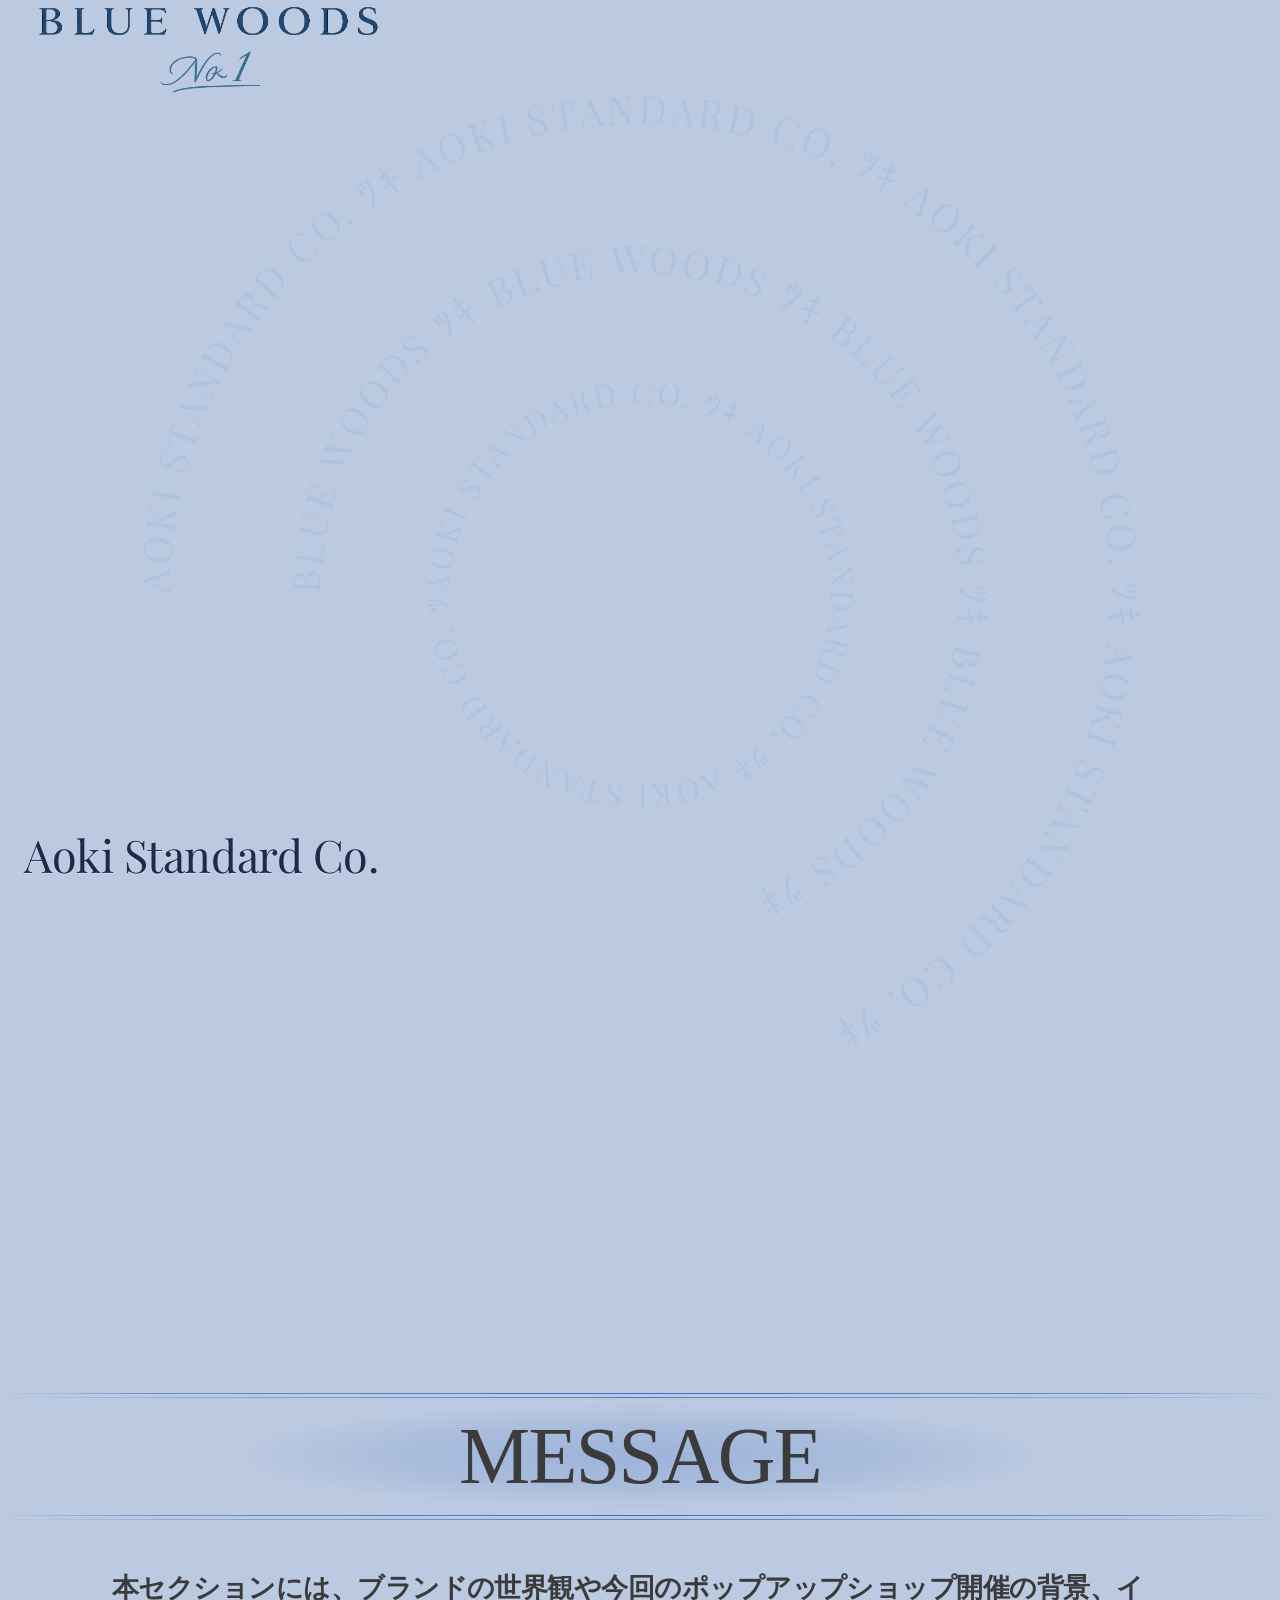
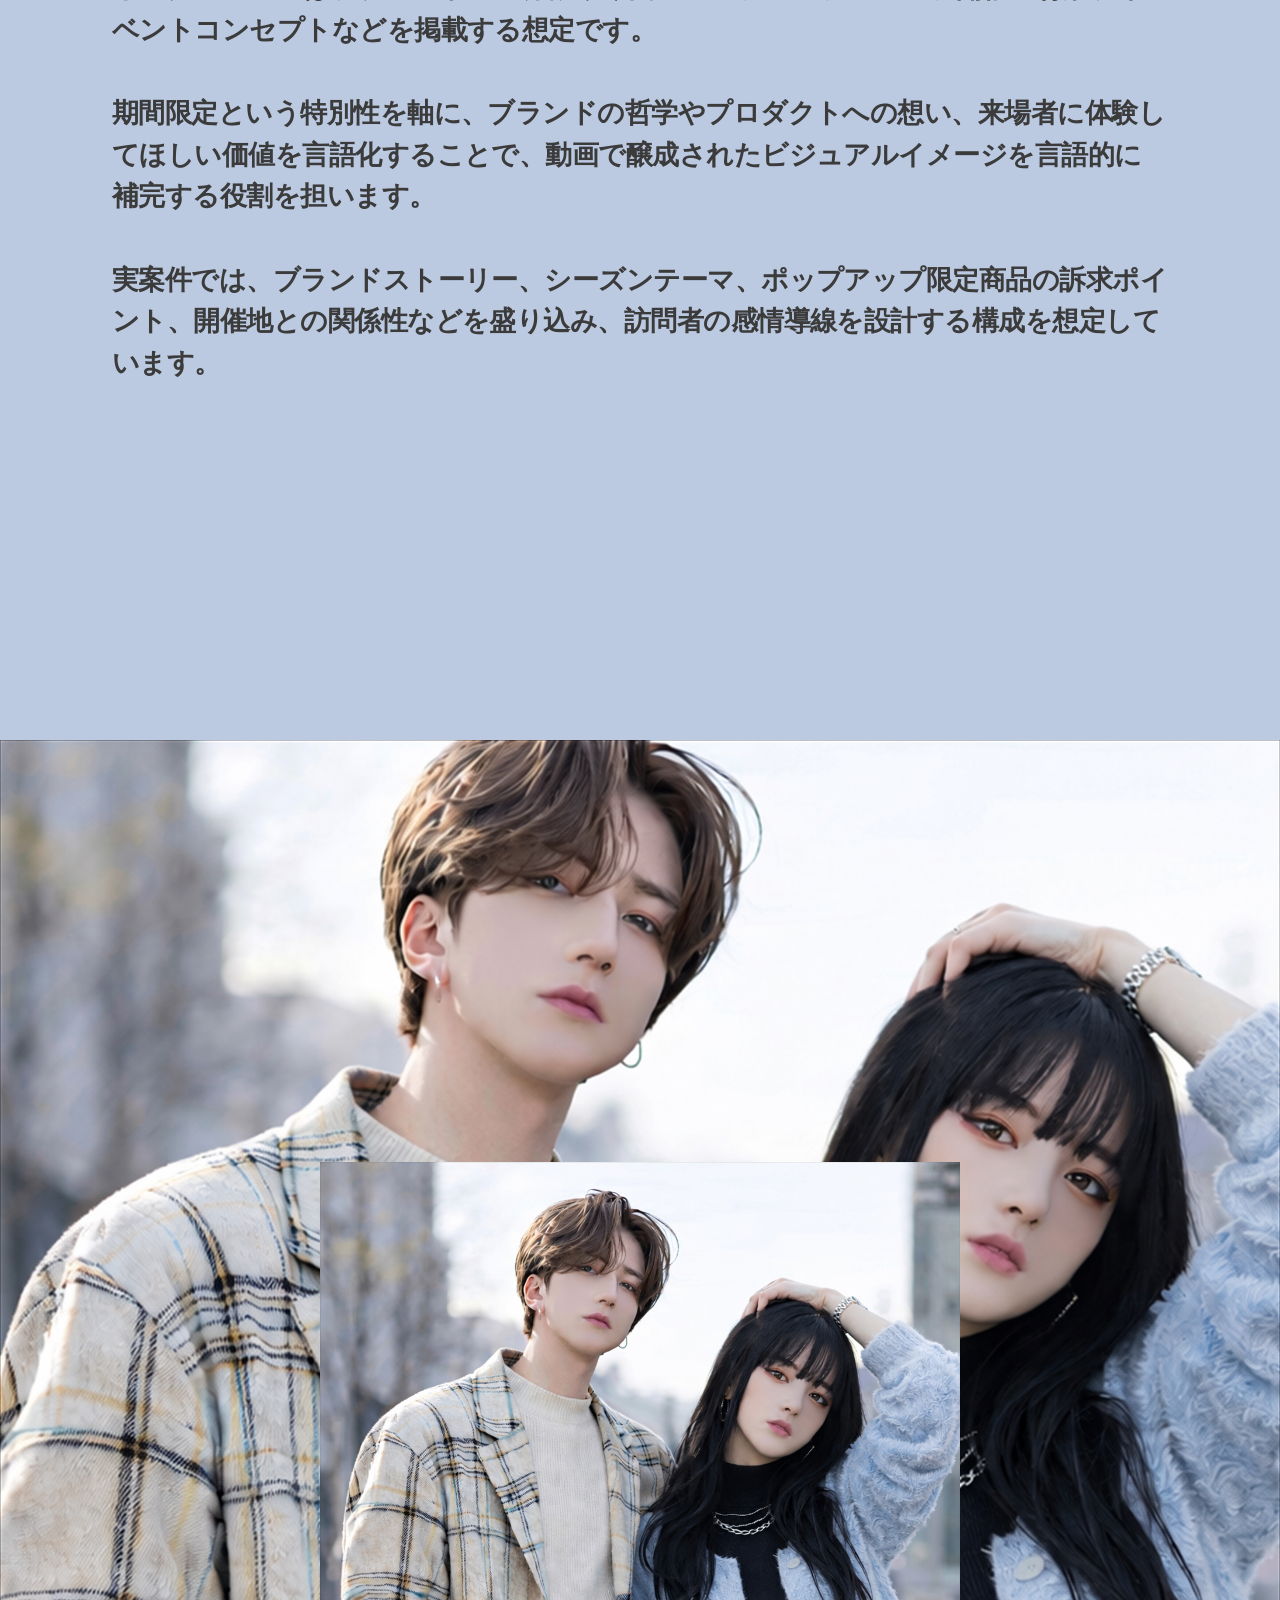
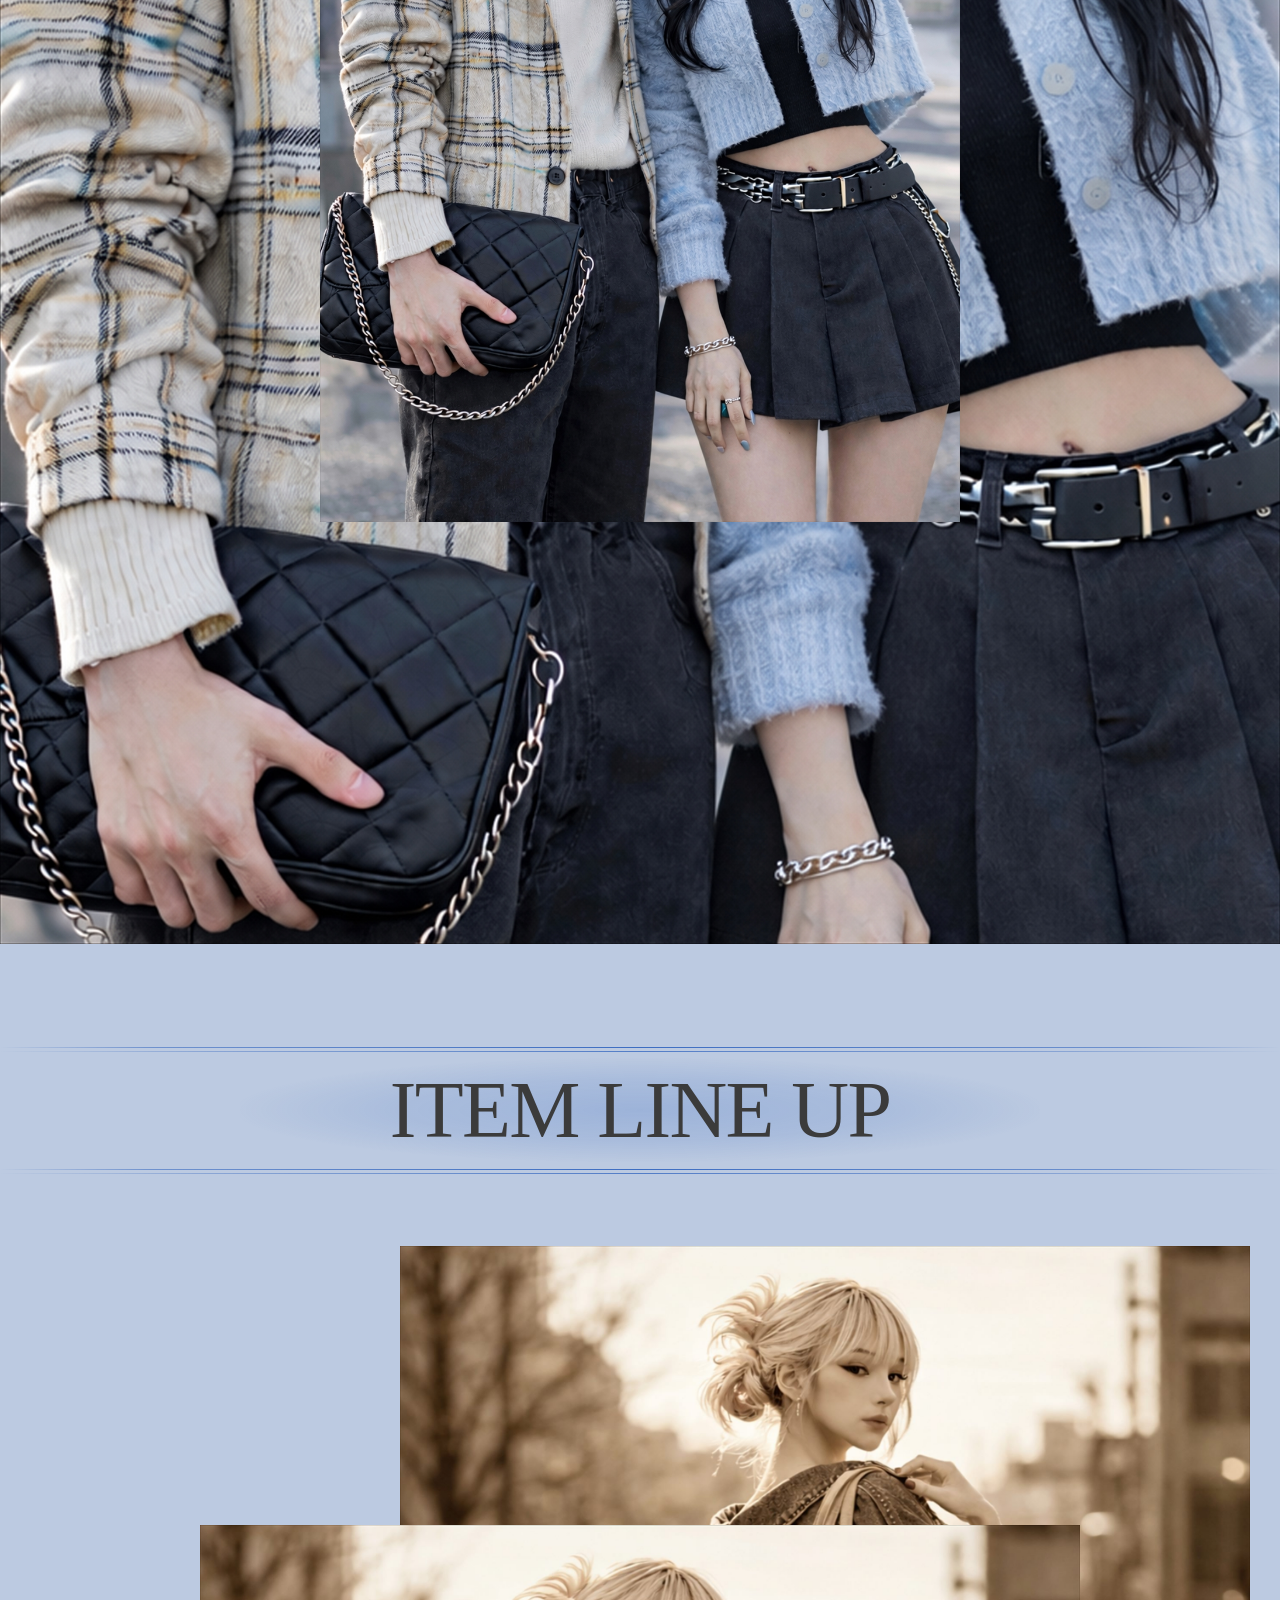
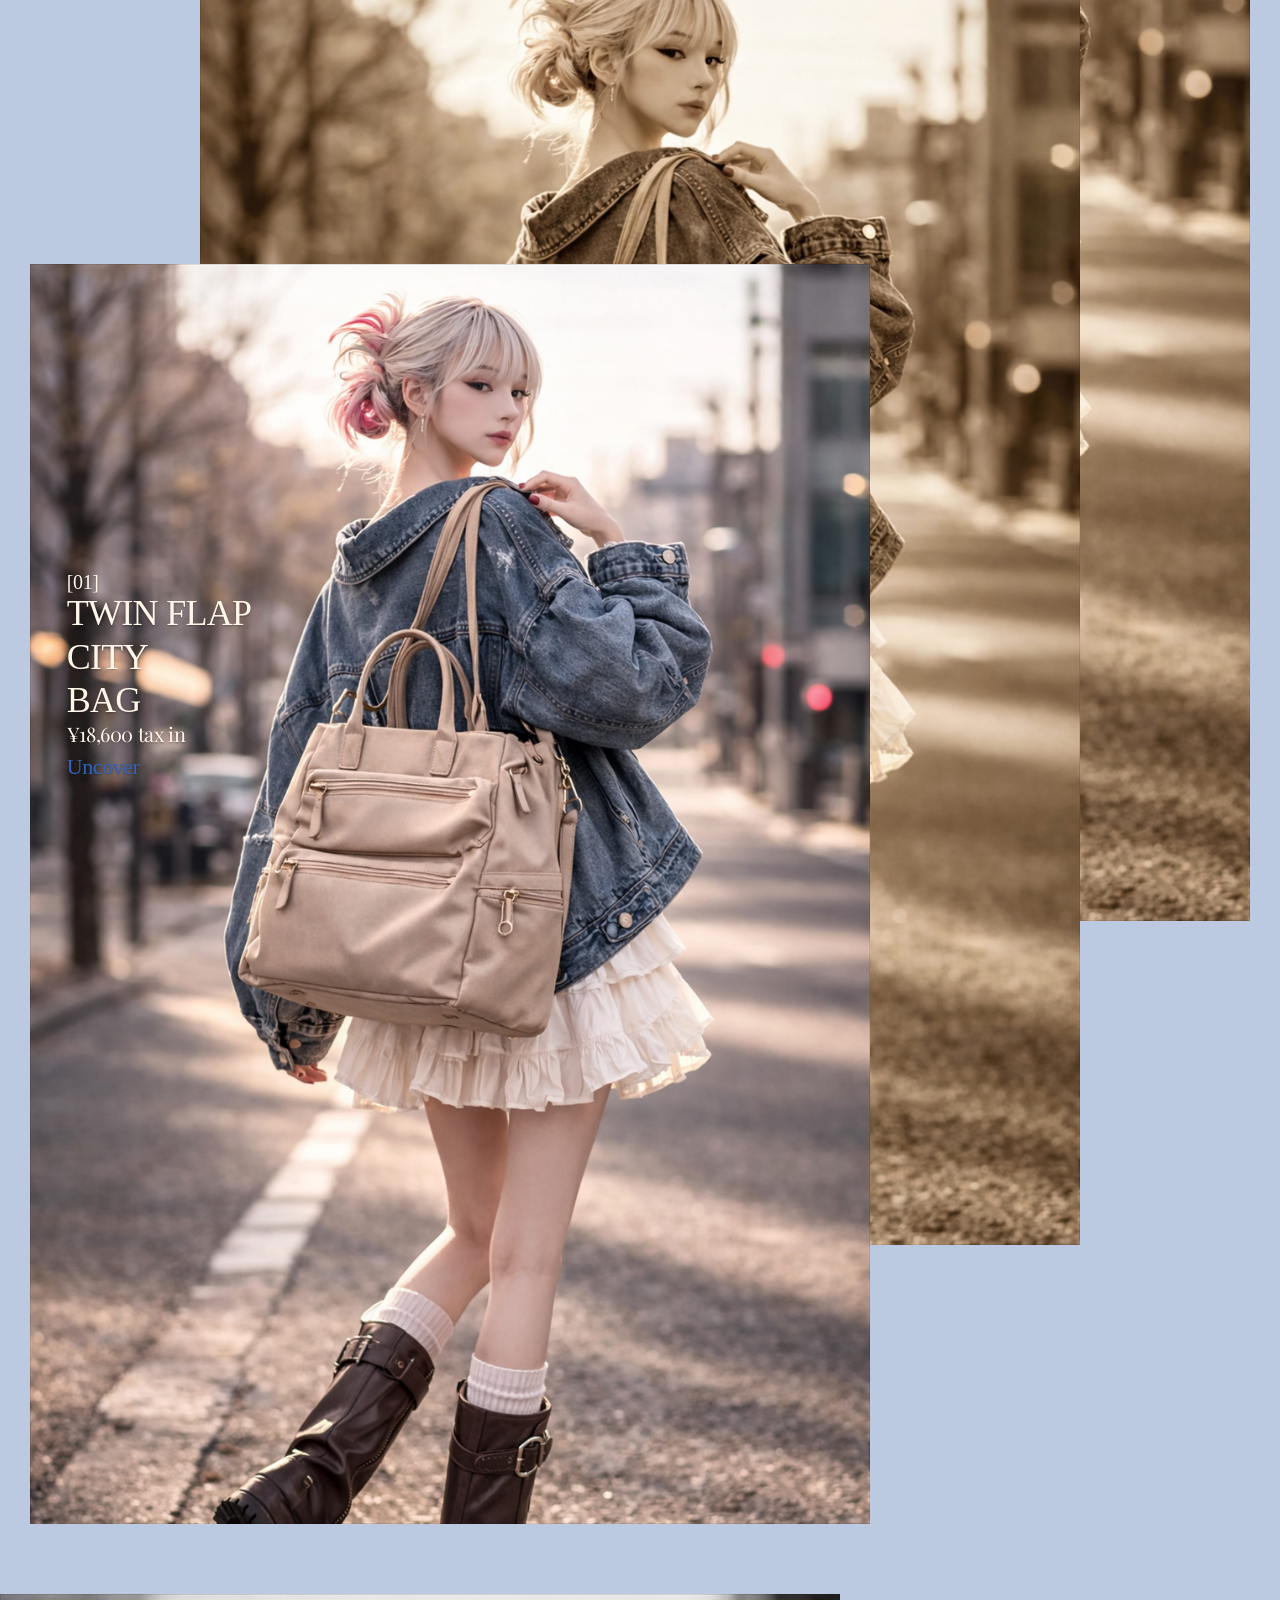
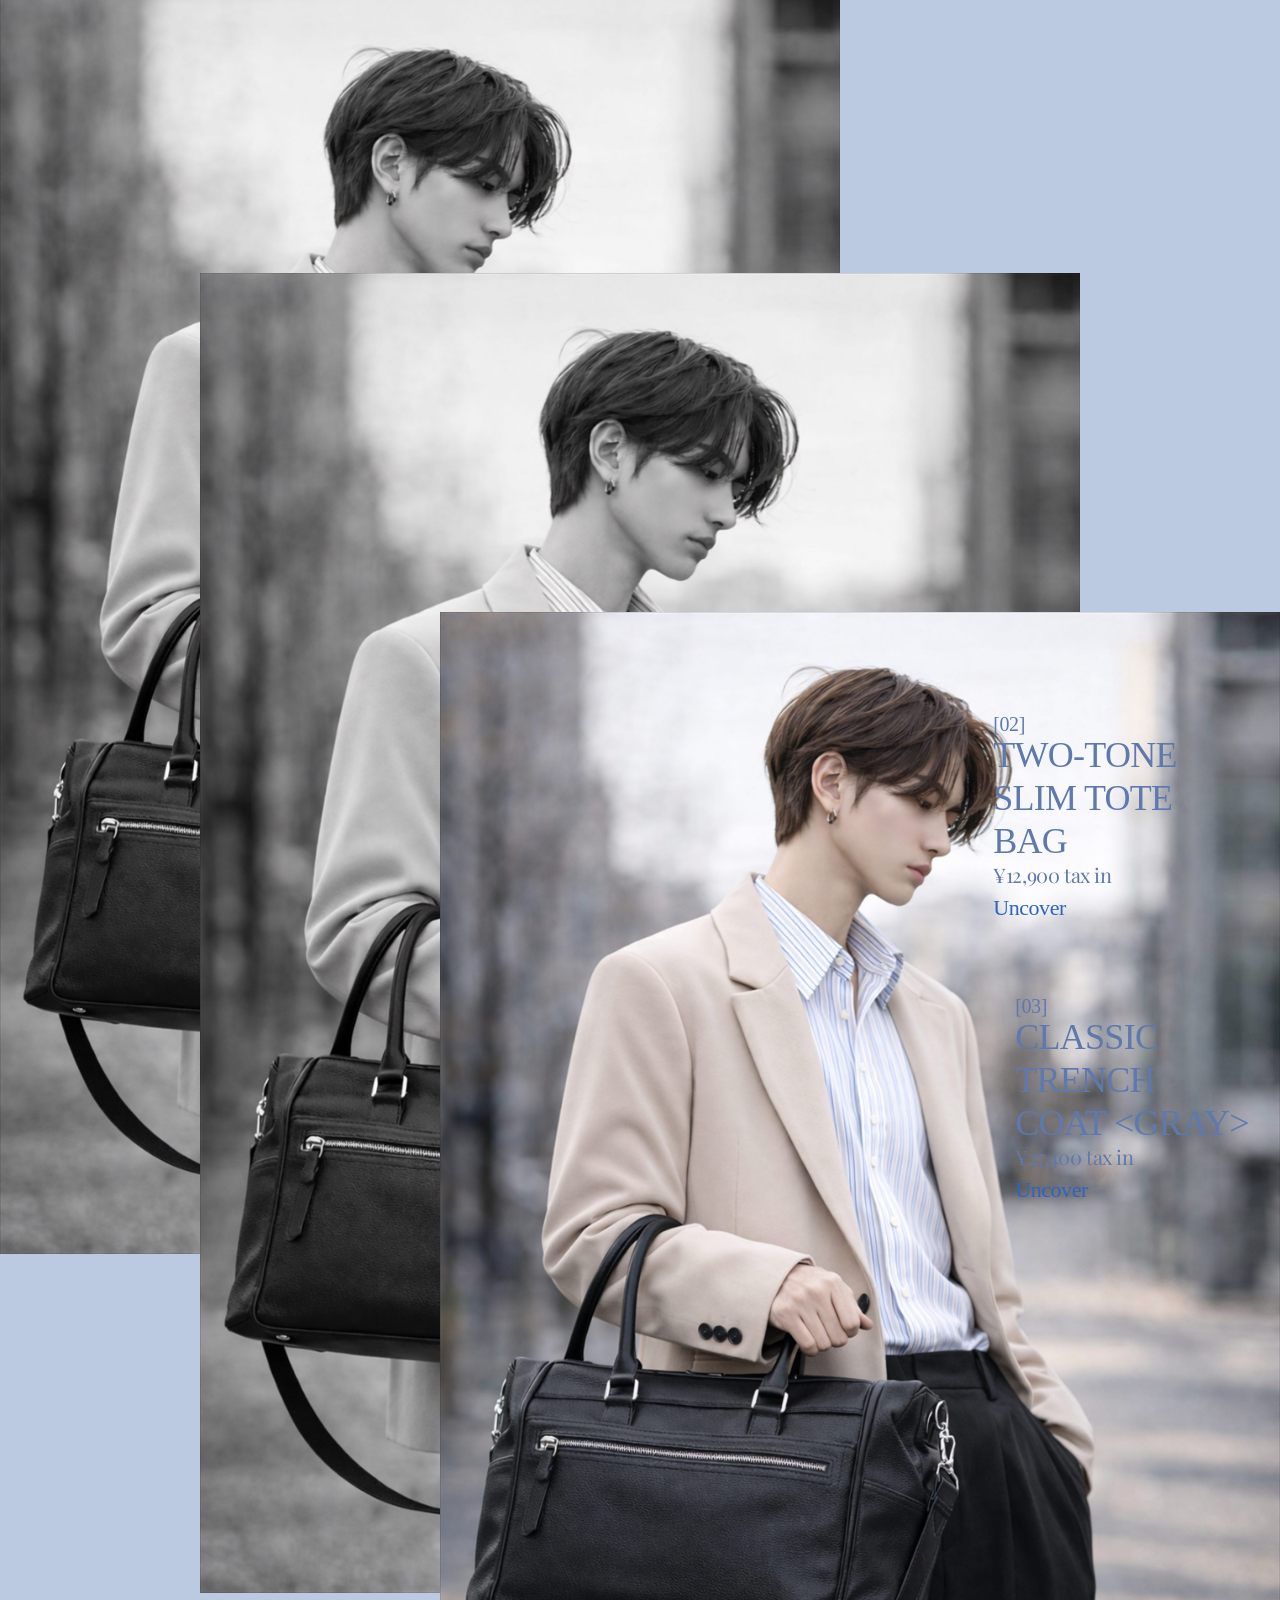
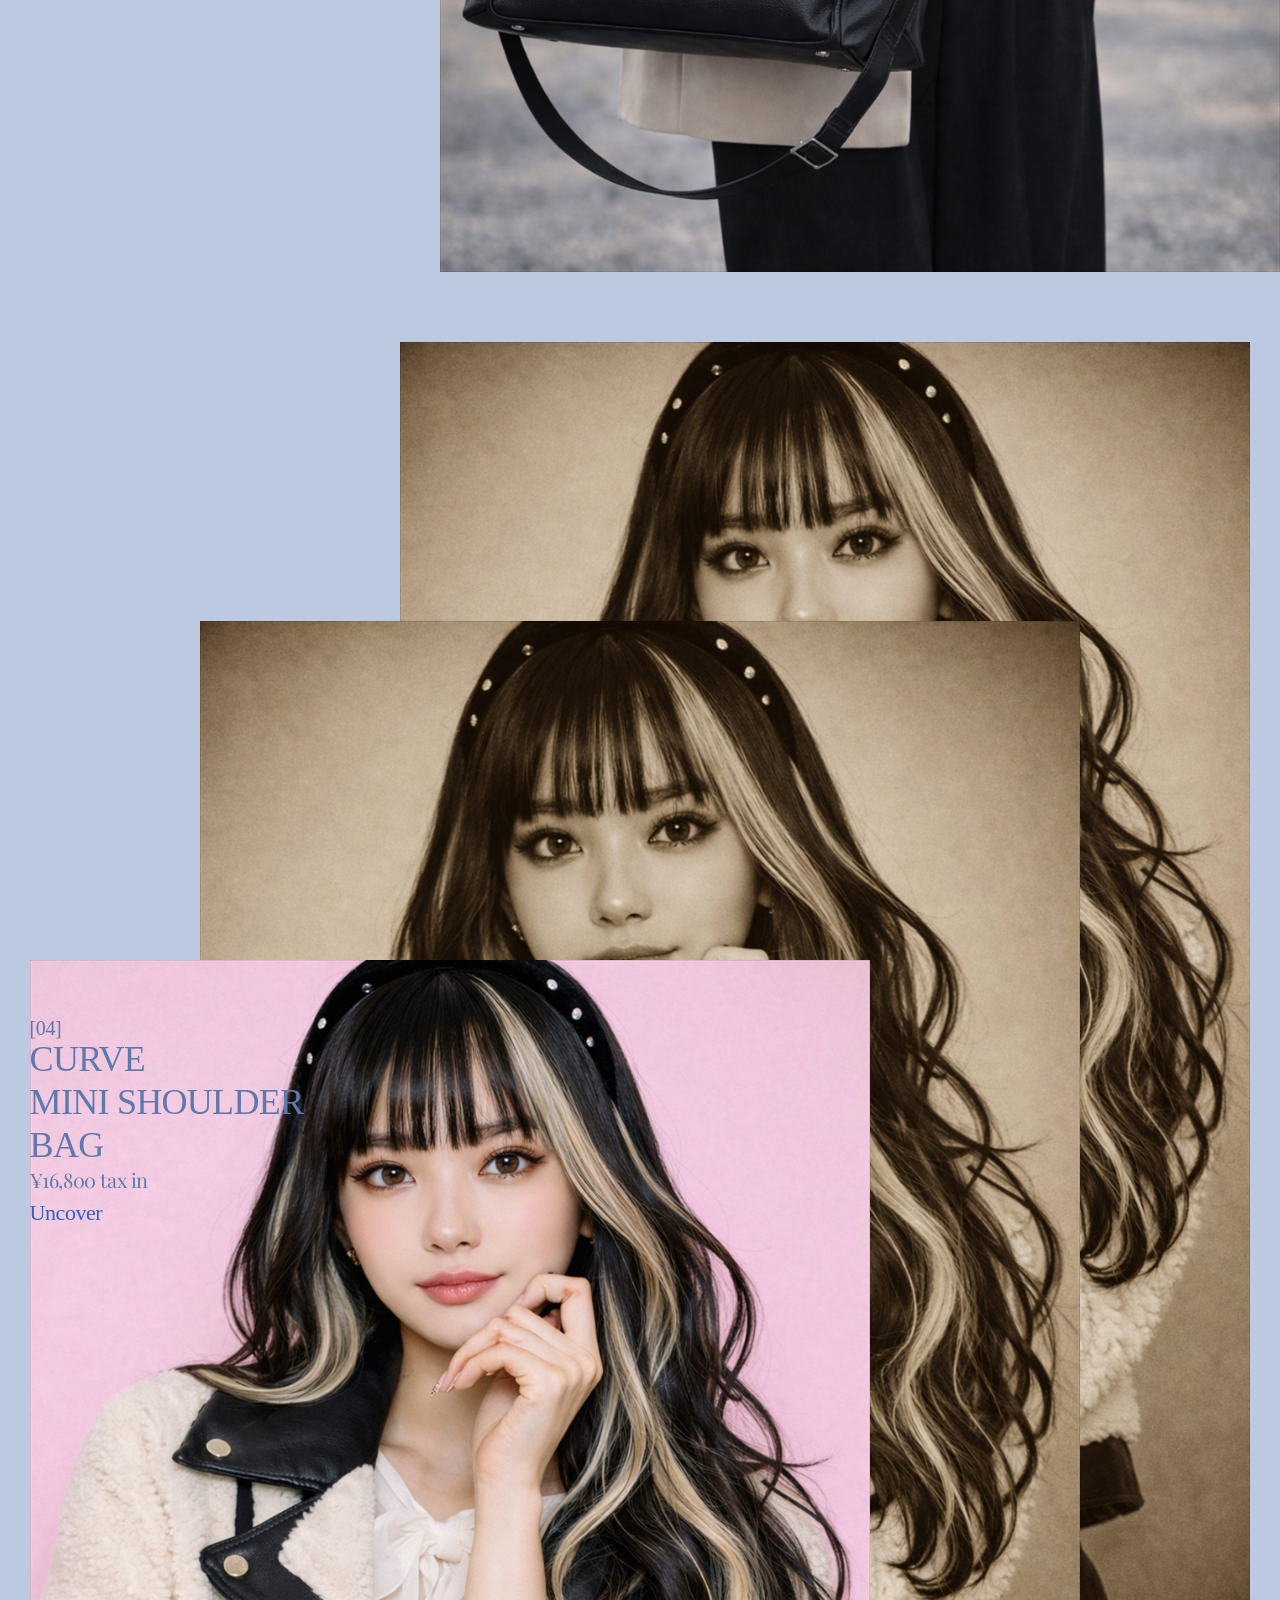
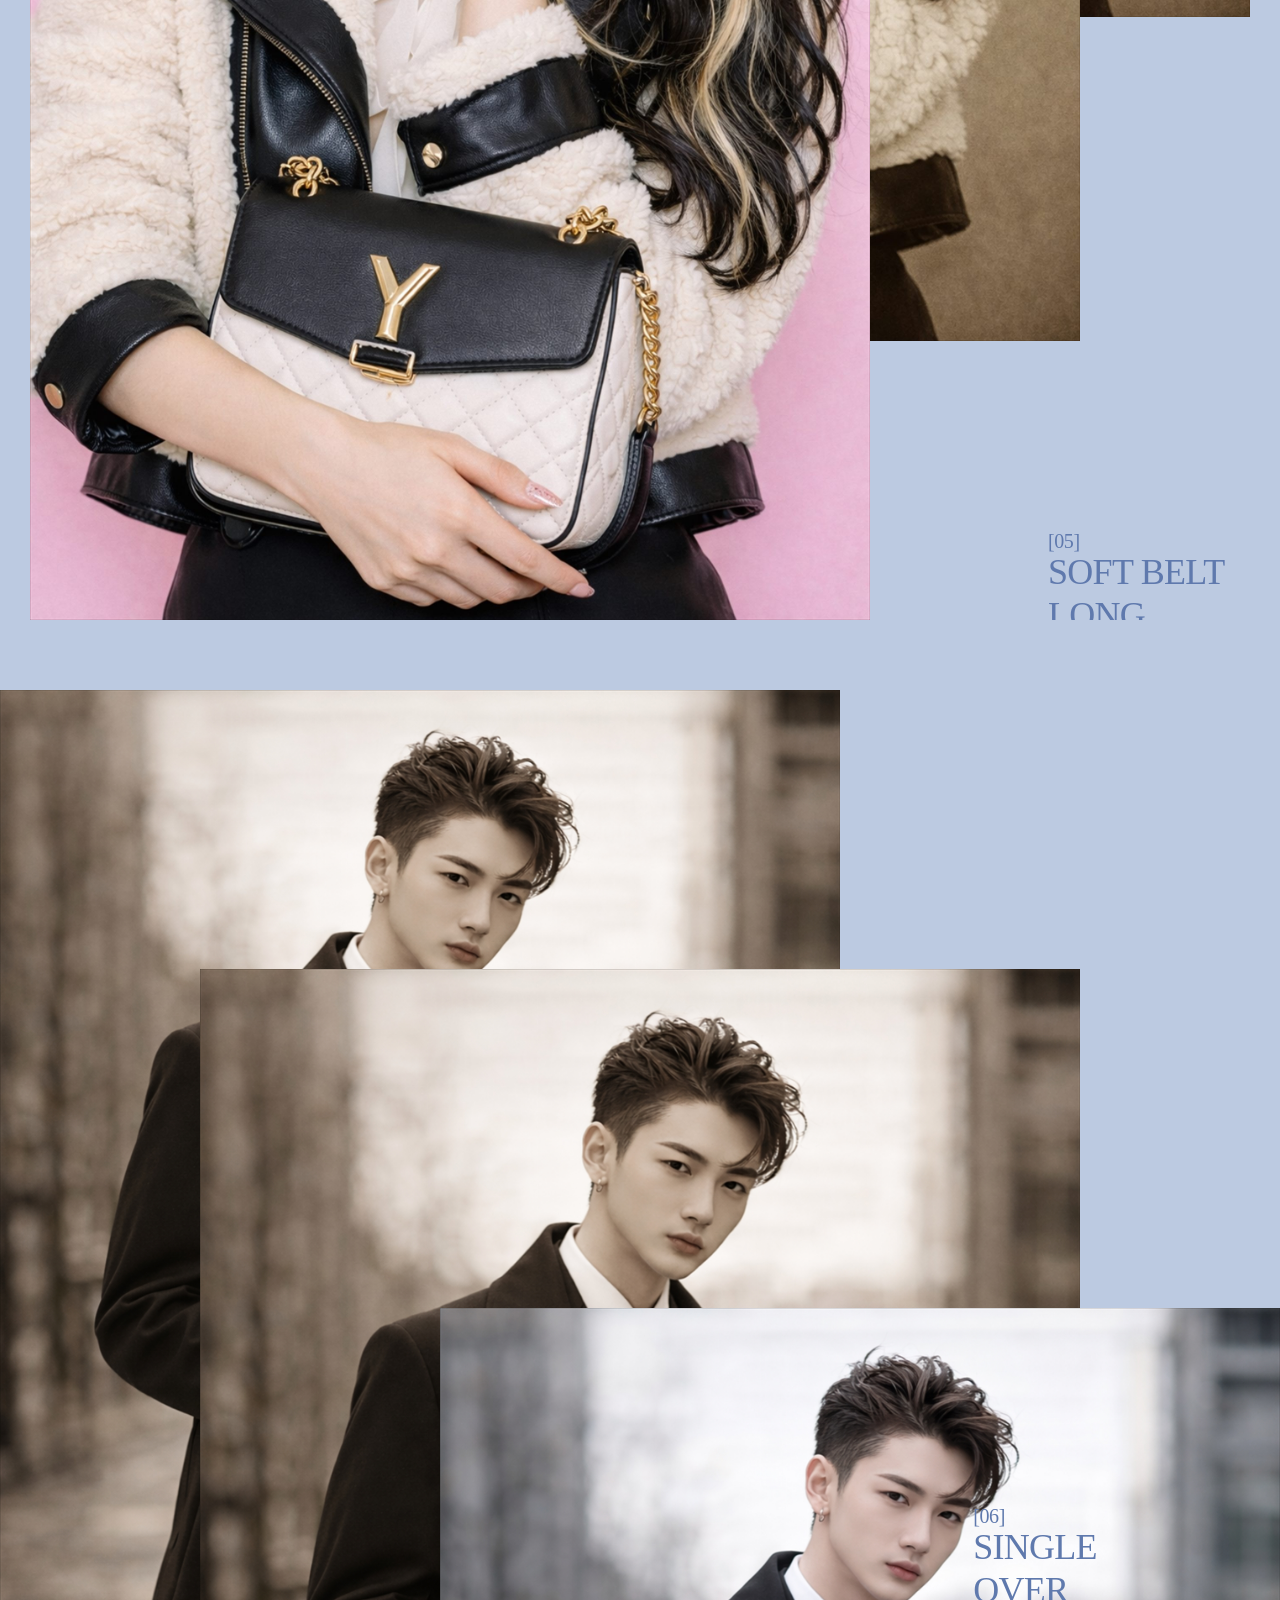
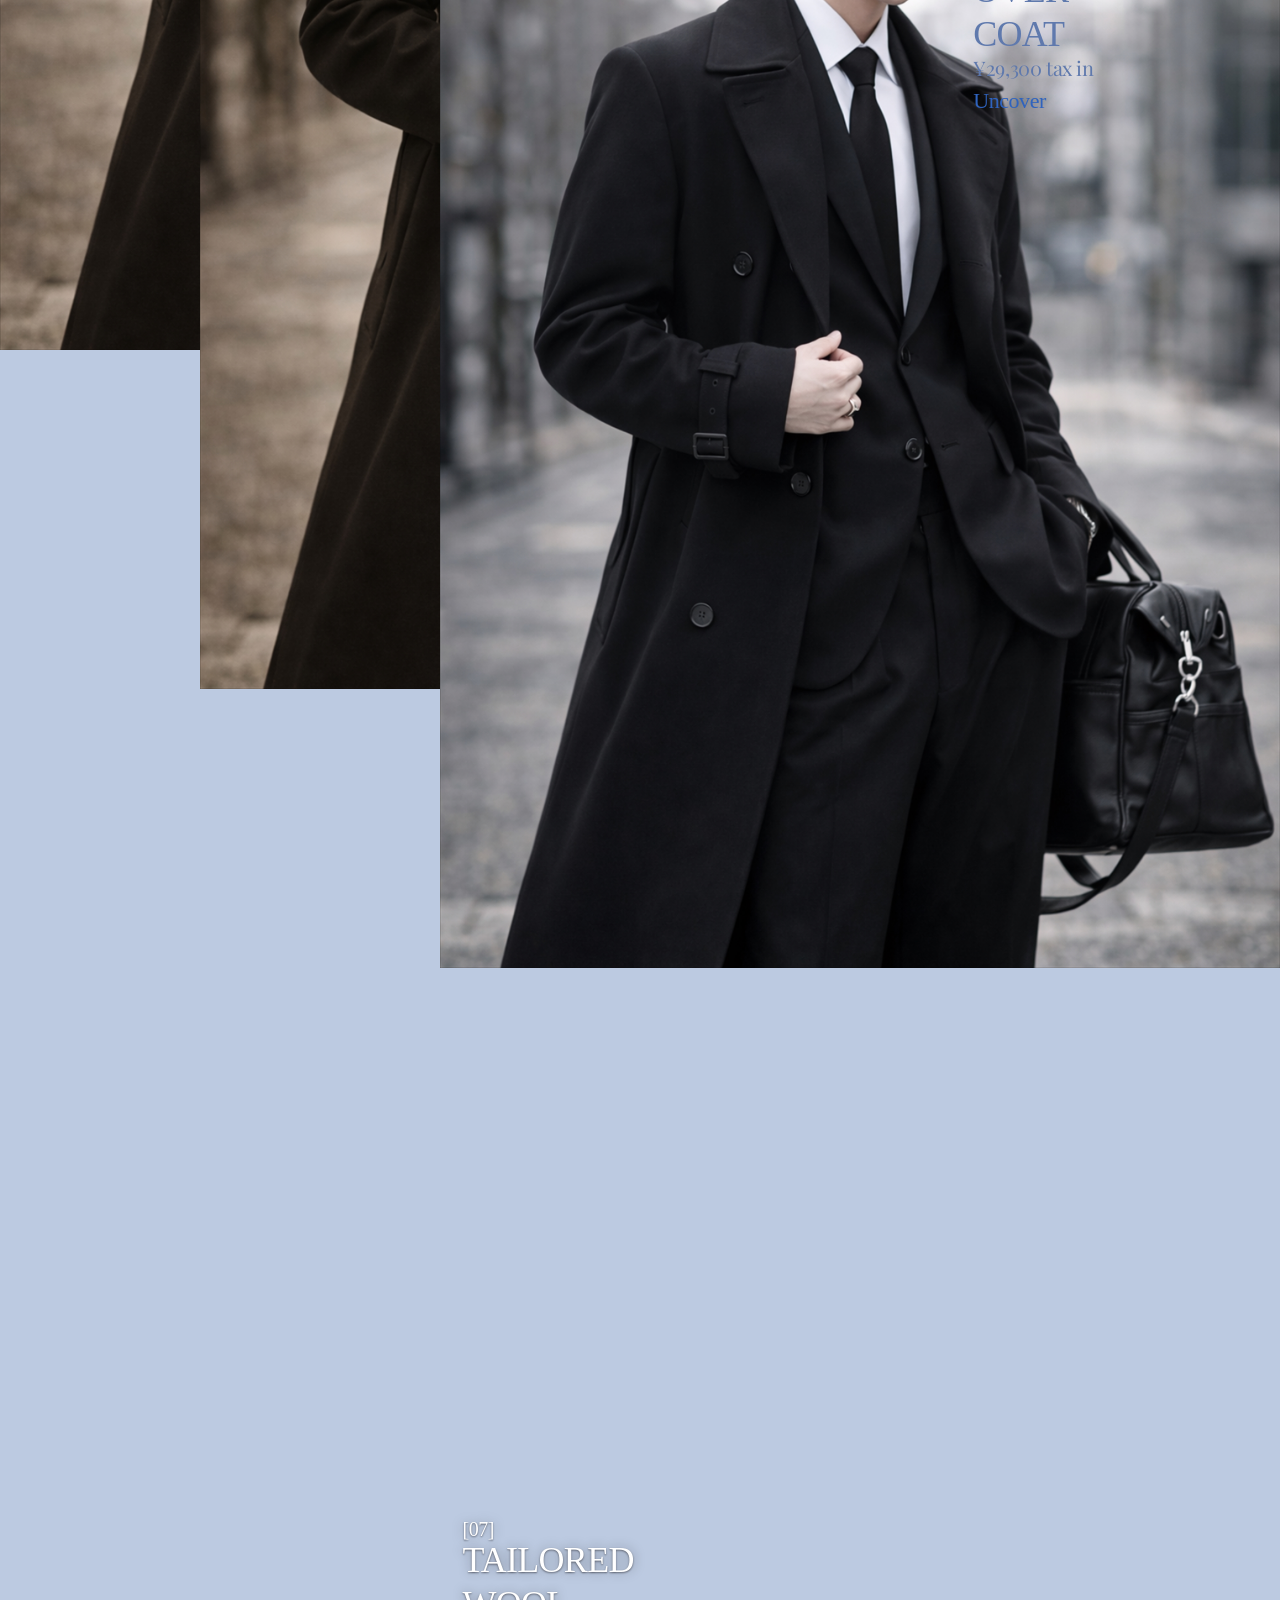
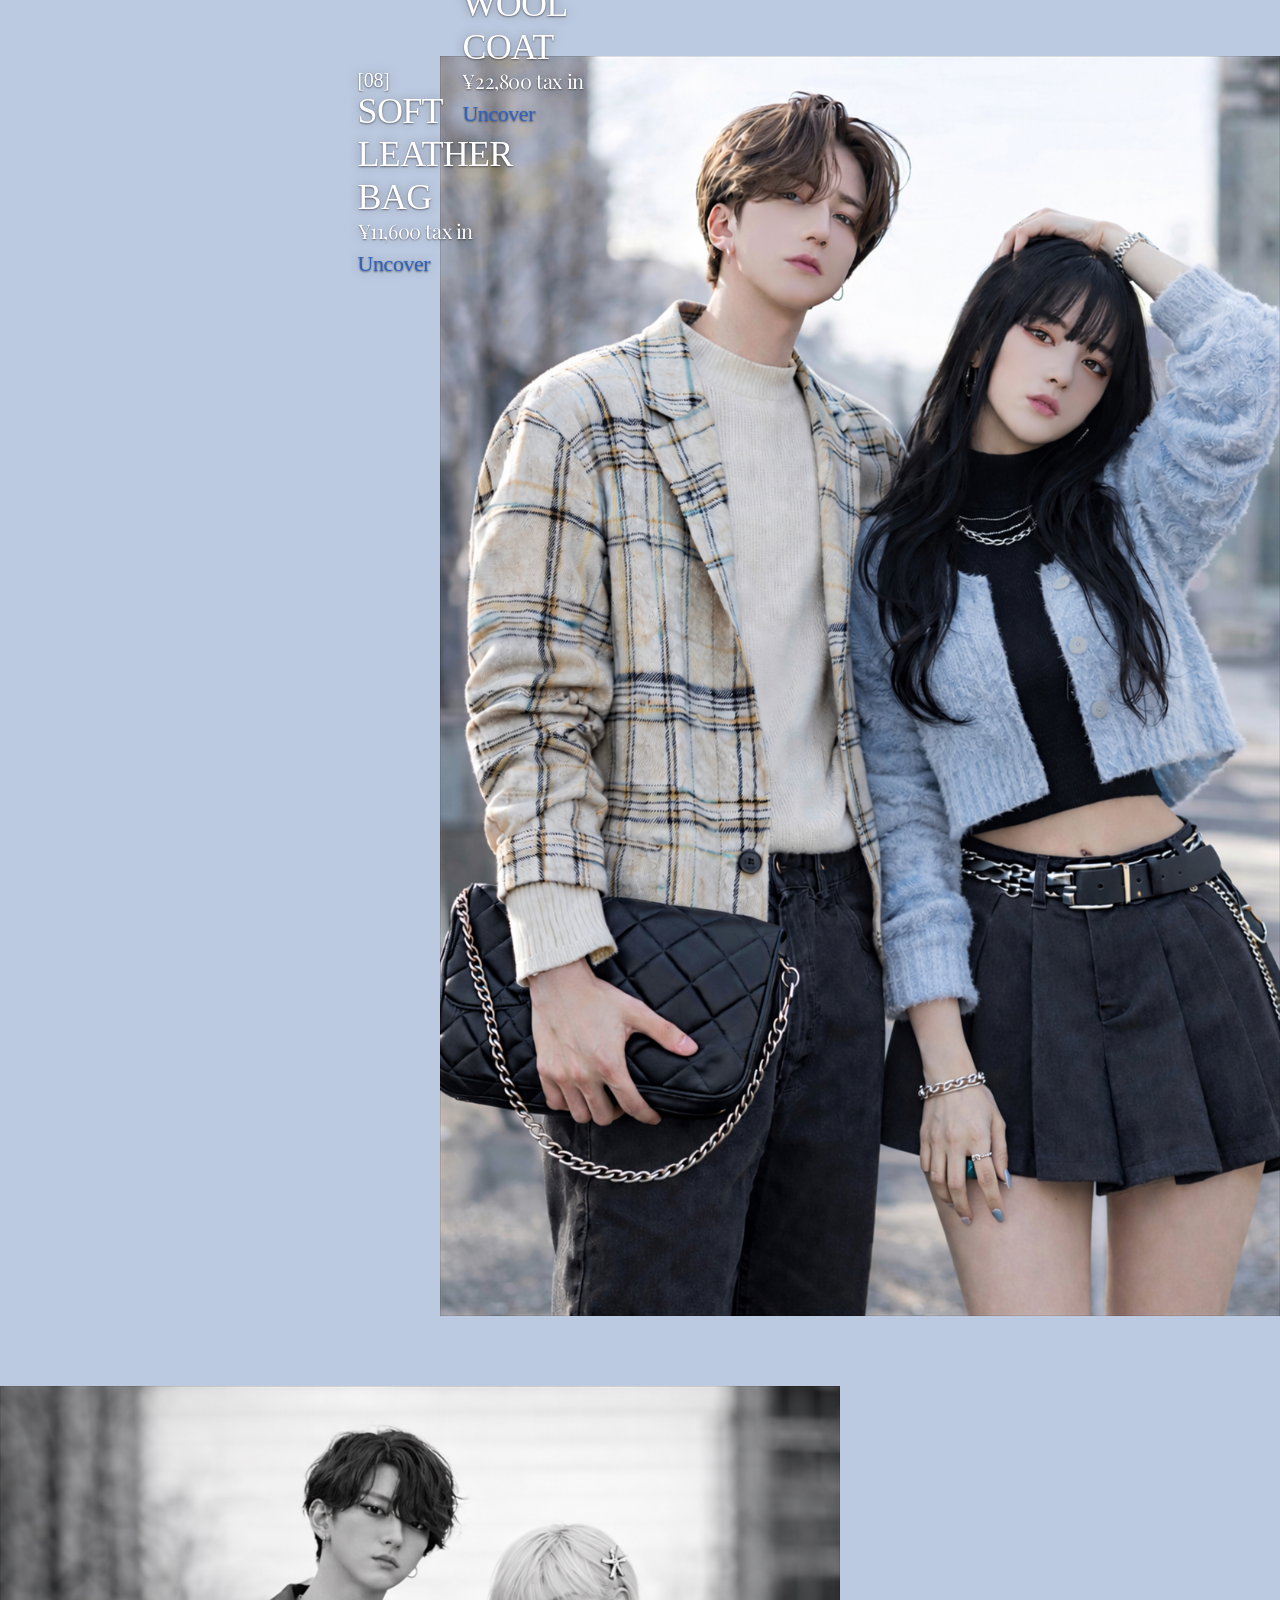
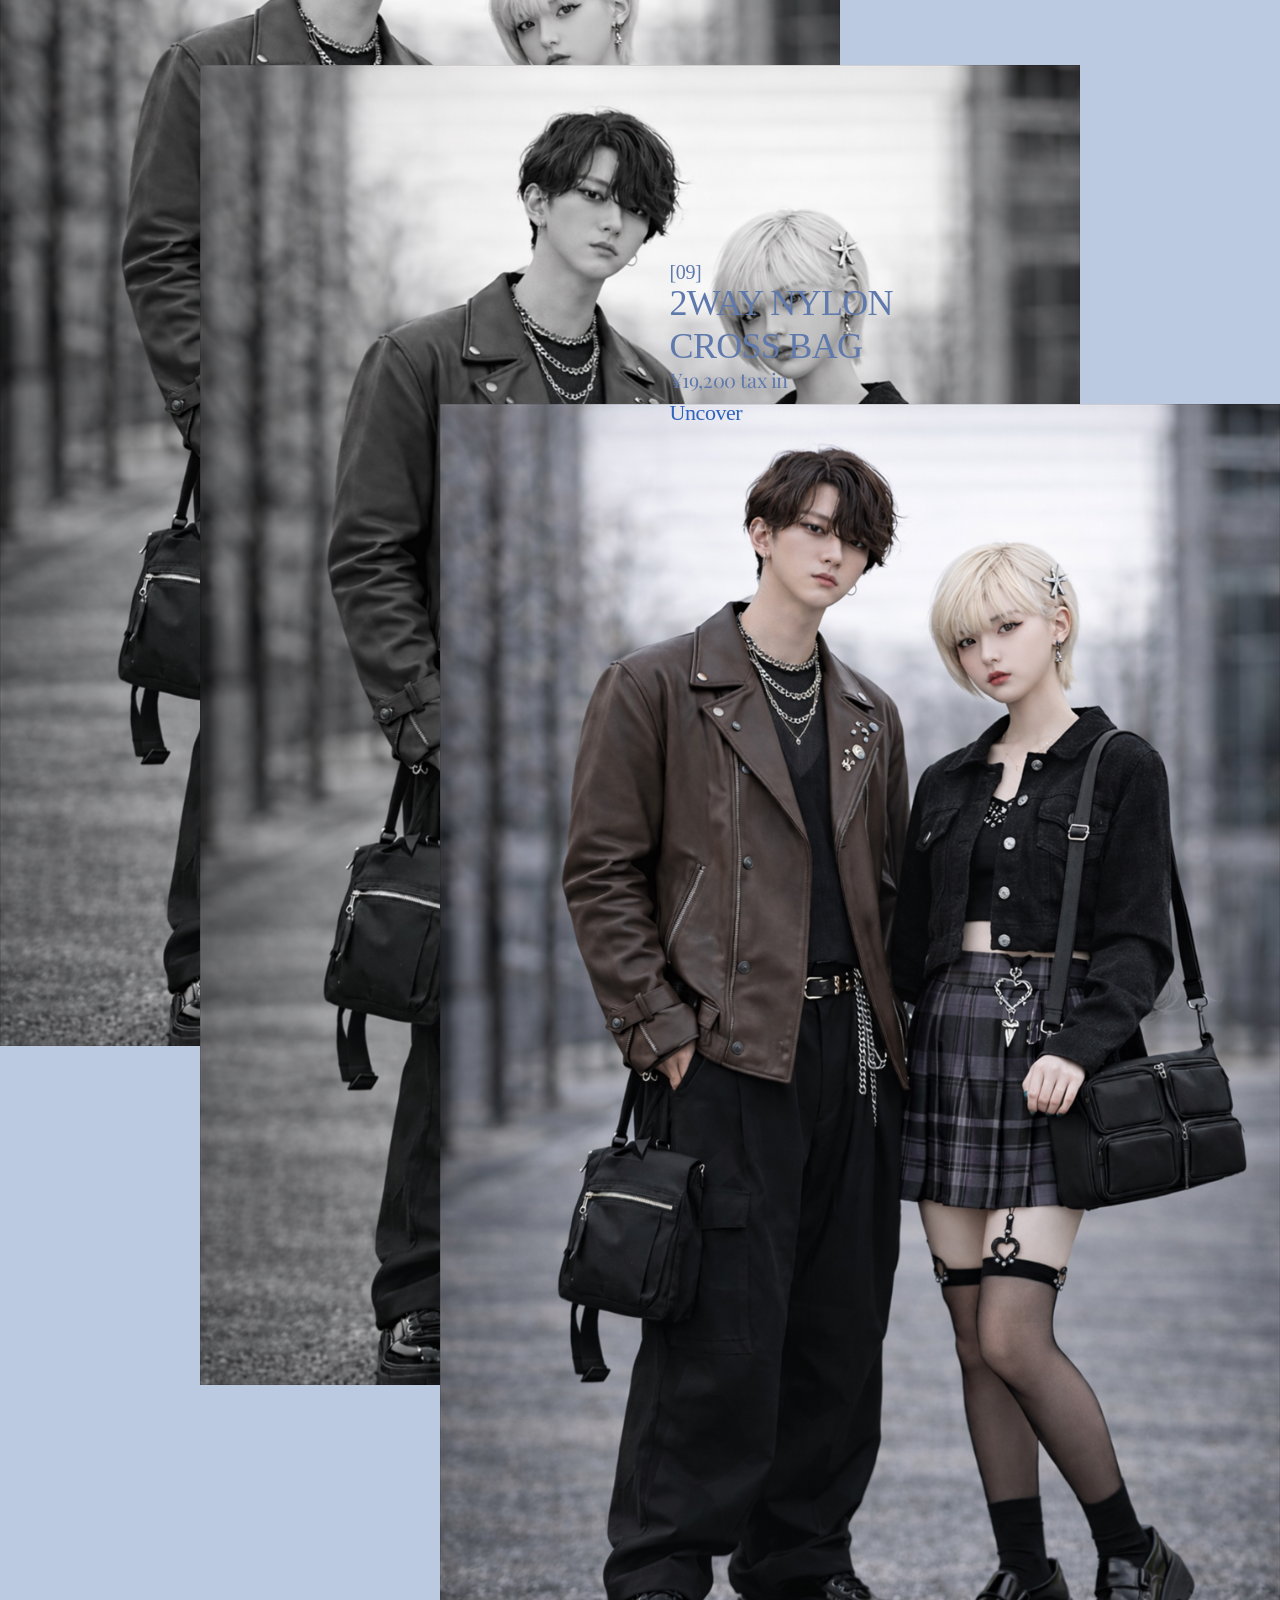
==== index.html @ c7d1510e "オープニング表示バグ修正 + prefers-reduced-motion対応 - MutationObserverのフィードバックループ修正（is-revealed付与阻害の解消） - prefer" ====
<!DOCTYPE html><html lang="ja"><head><meta charset="utf-8"><meta name="viewport" content="width=device-width, initial-scale=1"><title>Aoki Standard Co.</title><link rel="preconnect" href="https://fonts.googleapis.com"><link rel="preconnect" href="https://fonts.gstatic.com" crossorigin><link rel="stylesheet" href="https://fonts.googleapis.com/css2?family=Playfair+Display:wght@400&display=swap"><link rel="stylesheet" href="./css/87sQEqPn.css" crossorigin><link rel="stylesheet" href="./css/phase1-image-clone.css?v=20260304e"></head><body><div id="phase1-opening-mask" aria-hidden="true"><div class="phase1-opening-brand"><img class="phase1-opening-brand-logo" src="./img/brand-mark.png" alt="Aoki Standard Co. ???????"><span class="phase1-opening-brand-text">Aoki Standard Co.</span></div></div><div id="phase1-rotating-rings" aria-hidden="true">
  <svg class="phase1-ring phase1-ring--small" viewBox="0 0 220 220" role="presentation" focusable="false">
    <defs><path id="phase1-ring-path-small" d="M 110,110 m -78,0 a 78,78 0 1,1 156,0 a 78,78 0 1,1 -156,0"></path></defs>
    <text><textPath href="#phase1-ring-path-small" startOffset="0%">Aoki Standard Co. ﾂｷ Aoki Standard Co. ﾂｷ Aoki Standard Co. ﾂｷ </textPath></text>
  </svg>
  <svg class="phase1-ring phase1-ring--mid" viewBox="0 0 360 360" role="presentation" focusable="false">
    <defs><path id="phase1-ring-path-mid" d="M 180,180 m -132,0 a 132,132 0 1,1 264,0 a 132,132 0 1,1 -264,0"></path></defs>
    <text><textPath href="#phase1-ring-path-mid" startOffset="0%">BLUE WOODS ﾂｷ BLUE WOODS ﾂｷ BLUE WOODS ﾂｷ BLUE WOODS ﾂｷ </textPath></text>
  </svg>
  <svg class="phase1-ring phase1-ring--outer" viewBox="0 0 560 560" role="presentation" focusable="false">
    <defs><path id="phase1-ring-path-outer" d="M 280,280 m -214,0 a 214,214 0 1,1 428,0 a 214,214 0 1,1 -428,0"></path></defs>
    <text><textPath href="#phase1-ring-path-outer" startOffset="0%">Aoki Standard Co. ﾂｷ Aoki Standard Co. ﾂｷ Aoki Standard Co. ﾂｷ Aoki Standard Co. ﾂｷ </textPath></text>
  </svg>
</div><div id="phase1-top-video" aria-hidden="true"><div class="phase1-mv"><div class="phase1-mv-video"><div class="phase1-mv-iframe phase1-mv-iframe-pc"><iframe src="https://www.youtube.com/embed/c6VO8KRLlfo?rel=0&playsinline=1&controls=1" frameborder="0" allow="autoplay; fullscreen; picture-in-picture" allowfullscreen></iframe></div><div class="phase1-mv-iframe phase1-mv-iframe-sp"><iframe src="https://www.youtube.com/embed/c6VO8KRLlfo?rel=0&playsinline=1&controls=1" frameborder="0" allow="autoplay; fullscreen; picture-in-picture" allowfullscreen></iframe></div><div class="phase1-mv-click-guard" aria-hidden="true"></div></div></div></div><div id="phase1-image-clone"><div id="phase1-fixed-logo" aria-hidden="true"><img src="./img/brand-logo-bluewoods.png" alt="BLUE WOODS ??"></div><div id="phase1-fixed-text-logo" aria-hidden="true">Aoki Standard Co.</div><section id="phase1-admin-message"><div class="phase1-message-inner"><div class="phase1-message-label">MESSAGE</div><div class="phase1-message-body">本セクションには、ブランドの世界観や今回のポップアップショップ開催の背景、イベントコンセプトなどを掲載する想定です。<br><br>期間限定という特別性を軸に、ブランドの哲学やプロダクトへの想い、来場者に体験してほしい価値を言語化することで、動画で醸成されたビジュアルイメージを言語的に補完する役割を担います。<br><br>実案件では、ブランドストーリー、シーズンテーマ、ポップアップ限定商品の訴求ポイント、開催地との関係性などを盛り込み、訪問者の感情導線を設計する構成を想定しています。</div></div></section><section id="phase1-message-visual" aria-label="message visual"><div class="phase1-message-visual-inner"><div class="phase1-message-visual-stack"><img class="phase1-message-visual-base" src="./img/message-visual-base.png" alt="MESSAGE?????????????"><div class="phase1-message-visual-overlay"><img class="phase1-message-visual-pc" src="./img/message-visual-overlay-pc.png" alt="MESSAGE???????????????PC?"><img class="phase1-message-visual-sp" src="./img/message-visual-overlay-sp.png" alt="MESSAGE???????????????SP?"></div></div></div></section><section id="phase1-item-lineup" aria-label="ITEM LINE UP"><div class="phase1-item-lineup-title-wrap"><h2 class="phase1-item-lineup-title">ITEM LINE UP</h2></div><div class="phase1-item-lineup-body"><div class="phase1-item-lineup-item"><div class="phase1-item-lineup-stage"><div class="phase1-item-lineup-layer phase1-item-lineup-layer--a"><img src="./img/item-lineup-group01-base.jpg" alt="ITEM LINE UP 01?????????"></div><div class="phase1-item-lineup-layer phase1-item-lineup-layer--b"><img src="./img/item-lineup-group01-base.jpg" alt="ITEM LINE UP 01?????????"></div><div class="phase1-item-lineup-layer phase1-item-lineup-layer--c"><img src="./img/item-lineup-group01-reveal.jpg" alt="ITEM LINE UP 01????????"></div><div class="phase1-item-lineup-flow-copy-layer" aria-hidden="true"><article class="phase1-item-lineup-copy phase1-item-lineup-copy--01"><p class="phase1-item-lineup-copy-index">[01]</p><p class="phase1-item-lineup-copy-title">TWIN FLAP<br>CITY<br>BAG</p><p class="phase1-item-lineup-copy-price">&yen;18,600 tax in</p><a class="phase1-item-lineup-copy-view" href="./lp-to-ec.html" target="_blank" rel="noopener noreferrer">Uncover</a></article></div></div></div></div><div class="phase1-item-lineup-body phase1-item-lineup-body--flow-rd"><div class="phase1-item-lineup-item"><div class="phase1-item-lineup-stage"><div class="phase1-item-lineup-layer phase1-item-lineup-layer--a"><img src="./img/item-lineup-group02-base.jpg" alt="ITEM LINE UP 02-03?????????"></div><div class="phase1-item-lineup-layer phase1-item-lineup-layer--b"><img src="./img/item-lineup-group02-base.jpg" alt="ITEM LINE UP 02-03?????????"></div><div class="phase1-item-lineup-layer phase1-item-lineup-layer--c"><img src="./img/item-lineup-group02-reveal.jpg" alt="ITEM LINE UP 02-03????????"></div><div class="phase1-item-lineup-flow-copy-layer" aria-hidden="true"><article class="phase1-item-lineup-copy phase1-item-lineup-copy--02"><p class="phase1-item-lineup-copy-index">[02]</p><p class="phase1-item-lineup-copy-title">TWO-TONE<br>SLIM TOTE<br>BAG</p><p class="phase1-item-lineup-copy-price">&yen;12,900 tax in</p><a class="phase1-item-lineup-copy-view" href="./lp-to-ec.html" target="_blank" rel="noopener noreferrer">Uncover</a></article><article class="phase1-item-lineup-copy phase1-item-lineup-copy--03"><p class="phase1-item-lineup-copy-index">[03]</p><p class="phase1-item-lineup-copy-title">CLASSIC<br>TRENCH<br>COAT &lt;GRAY&gt;</p><p class="phase1-item-lineup-copy-price">&yen;27,400 tax in</p><a class="phase1-item-lineup-copy-view" href="./lp-to-ec.html" target="_blank" rel="noopener noreferrer">Uncover</a></article></div></div></div></div><div class="phase1-item-lineup-body"><div class="phase1-item-lineup-item"><div class="phase1-item-lineup-stage"><div class="phase1-item-lineup-layer phase1-item-lineup-layer--a"><img src="./img/item-lineup-group03-base.jpg" alt="ITEM LINE UP 04-05?????????"></div><div class="phase1-item-lineup-layer phase1-item-lineup-layer--b"><img src="./img/item-lineup-group03-base.jpg" alt="ITEM LINE UP 04-05?????????"></div><div class="phase1-item-lineup-layer phase1-item-lineup-layer--c"><img src="./img/item-lineup-group03-reveal.jpg" alt="ITEM LINE UP 04-05????????"></div><div class="phase1-item-lineup-flow-copy-layer" aria-hidden="true"><article class="phase1-item-lineup-copy phase1-item-lineup-copy--04"><p class="phase1-item-lineup-copy-index">[04]</p><p class="phase1-item-lineup-copy-title">CURVE<br>MINI SHOULDER<br>BAG</p><p class="phase1-item-lineup-copy-price">&yen;16,800 tax in</p><a class="phase1-item-lineup-copy-view" href="./lp-to-ec.html" target="_blank" rel="noopener noreferrer">Uncover</a></article><article class="phase1-item-lineup-copy phase1-item-lineup-copy--05"><p class="phase1-item-lineup-copy-index">[05]</p><p class="phase1-item-lineup-copy-title">SOFT BELT<br>LONG<br>COAT &lt;BLUE&gt;</p><p class="phase1-item-lineup-copy-price">&yen;24,700 tax in</p><a class="phase1-item-lineup-copy-view" href="./lp-to-ec.html" target="_blank" rel="noopener noreferrer">Uncover</a></article></div></div></div></div><div class="phase1-item-lineup-body phase1-item-lineup-body--flow-rd"><div class="phase1-item-lineup-item"><div class="phase1-item-lineup-stage"><div class="phase1-item-lineup-layer phase1-item-lineup-layer--a"><img src="./img/item-lineup-group04-base.png" alt="ITEM LINE UP 06?????????"></div><div class="phase1-item-lineup-layer phase1-item-lineup-layer--b"><img src="./img/item-lineup-group04-base.png" alt="ITEM LINE UP 06?????????"></div><div class="phase1-item-lineup-layer phase1-item-lineup-layer--c"><img src="./img/item-lineup-group04-reveal.png" alt="ITEM LINE UP 06????????"></div><div class="phase1-item-lineup-flow-copy-layer" aria-hidden="true"><article class="phase1-item-lineup-copy phase1-item-lineup-copy--06"><p class="phase1-item-lineup-copy-index">[06]</p><p class="phase1-item-lineup-copy-title">SINGLE<br>OVER<br>COAT</p><p class="phase1-item-lineup-copy-price">&yen;29,300 tax in</p><a class="phase1-item-lineup-copy-view" href="./lp-to-ec.html" target="_blank" rel="noopener noreferrer">Uncover</a></article></div></div></div></div><div class="phase1-item-lineup-body phase1-item-lineup-body--pair-31f22"><div class="phase1-item-lineup-item"><div class="phase1-item-lineup-stage"><div class="phase1-item-lineup-layer phase1-item-lineup-layer--a"><img src="./img/item-lineup-group05-base.png" alt="ITEM LINE UP 07-08?????????"></div><div class="phase1-item-lineup-layer phase1-item-lineup-layer--b"><img src="./img/item-lineup-group05-base.png" alt="ITEM LINE UP 07-08?????????"></div><div class="phase1-item-lineup-layer phase1-item-lineup-layer--c"><img src="./img/item-lineup-group05-reveal.png" alt="ITEM LINE UP 07-08????????"></div><div class="phase1-item-lineup-flow-copy-layer" aria-hidden="true"><article class="phase1-item-lineup-copy phase1-item-lineup-copy--07"><p class="phase1-item-lineup-copy-index">[07]</p><p class="phase1-item-lineup-copy-title">TAILORED<br>WOOL<br>COAT</p><p class="phase1-item-lineup-copy-price">&yen;22,800 tax in</p><a class="phase1-item-lineup-copy-view" href="./lp-to-ec.html" target="_blank" rel="noopener noreferrer">Uncover</a></article><article class="phase1-item-lineup-copy phase1-item-lineup-copy--08"><p class="phase1-item-lineup-copy-index">[08]</p><p class="phase1-item-lineup-copy-title">SOFT<br>LEATHER<br>BAG</p><p class="phase1-item-lineup-copy-price">&yen;11,600 tax in</p><a class="phase1-item-lineup-copy-view" href="./lp-to-ec.html" target="_blank" rel="noopener noreferrer">Uncover</a></article></div></div></div></div><div class="phase1-item-lineup-body phase1-item-lineup-body--flow-rd"><div class="phase1-item-lineup-item"><div class="phase1-item-lineup-stage"><div class="phase1-item-lineup-layer phase1-item-lineup-layer--a"><img src="./img/item-lineup-group06-base.png" alt="ITEM LINE UP 09-10?????????"></div><div class="phase1-item-lineup-layer phase1-item-lineup-layer--b"><img src="./img/item-lineup-group06-base.png" alt="ITEM LINE UP 09-10?????????"></div><div class="phase1-item-lineup-layer phase1-item-lineup-layer--c"><img src="./img/item-lineup-group06-reveal.png" alt="ITEM LINE UP 09-10????????"></div><div class="phase1-item-lineup-flow-copy-layer" aria-hidden="true"><article class="phase1-item-lineup-copy phase1-item-lineup-copy--09"><p class="phase1-item-lineup-copy-index">[09]</p><p class="phase1-item-lineup-copy-title">2WAY NYLON<br>CROSS BAG</p><p class="phase1-item-lineup-copy-price">&yen;19,200 tax in</p><a class="phase1-item-lineup-copy-view" href="./lp-to-ec.html" target="_blank" rel="noopener noreferrer">Uncover</a></article><article class="phase1-item-lineup-copy phase1-item-lineup-copy--10"><p class="phase1-item-lineup-copy-index">[10]</p><p class="phase1-item-lineup-copy-title">FRONT POCKET<br>SHOULDER BAG</p><p class="phase1-item-lineup-copy-price">&yen;14,500 tax in</p><a class="phase1-item-lineup-copy-view" href="./lp-to-ec.html" target="_blank" rel="noopener noreferrer">Uncover</a></article></div></div></div></div></section><section id="phase1-left-overlay" aria-label="left overlay visual"><div class="phase1-left-overlay-stage"><div class="phase1-left-overlay-layer phase1-left-overlay-layer--a"><img src="./img/left-overlay-profile.png" alt="????????????????"></div><div class="phase1-left-overlay-layer phase1-left-overlay-layer--b"><img src="./img/left-overlay-profile.png" alt="????????????????"></div><div class="phase1-left-overlay-layer phase1-left-overlay-layer--c"><img src="./img/left-overlay-profile.png" alt="????????????????"></div></div><div class="phase1-left-overlay-copy"><p class="phase1-left-overlay-role">Designer</p><h3 class="phase1-left-overlay-name">okiaoki</h3><p class="phase1-left-overlay-desc">Programmer&#12289;WebDesigner&#12289;</p><div class="phase1-left-overlay-links"><a class="phase1-left-overlay-x" href="https://x.com/okiaoki74" target="_blank" rel="noopener noreferrer" aria-label="X (okiaoki74)"><span class="phase1-left-overlay-x-icon" aria-hidden="true"></span></a></div></div></section><section id="phase1-information-text" aria-label="INFORMATION"><h2>INFORMATION</h2><div class="phase1-information-visual"><div class="phase1-information-stage"><div class="phase1-information-layer phase1-information-layer--a"><img src="./img/information-visual-main.png" alt="INFORMATION???????????"></div><div class="phase1-information-layer phase1-information-layer--b"><img src="./img/information-visual-main.png" alt="INFORMATION???????????"></div><div class="phase1-information-layer phase1-information-layer--c"><img src="./img/information-visual-main.png" alt="INFORMATION???????????"></div></div></div><div class="phase1-information-copy"><p>12/24(日)より青木東京店 2Fイベントスペースにて、ポップアップショップを開催いたします。<br>BLUE WOODS No.1の魅力的な世界観とともにお買い物をお楽しみいただけます。</p></div></section><footer id="phase1-site-footer" aria-label="footer"><a class="phase1-site-footer-more" href="./lp-to-ec.html" target="_blank" rel="noopener noreferrer"><span class="phase1-site-footer-more-text">See More Details</span><span class="phase1-site-footer-arrow" aria-hidden="true"></span></a><div class="phase1-site-footer-date"><span class="phase1-site-footer-date-main">2525.12.24</span><span class="phase1-site-footer-date-sub">(mon)</span><span class="phase1-site-footer-divider" aria-hidden="true"></span><span class="phase1-site-footer-date-main">12.31</span><span class="phase1-site-footer-date-sub">(mon)</span></div><div class="phase1-site-footer-mark"><img src="./img/brand-mark.png" alt="Aoki Standard Co. ???????"></div><p class="phase1-site-footer-name">Aoki Standard Co.</p></footer></div><script src="./js/phase1-top-video.js?v=20260228a"></script><script src="./js/phase1-message-visual-appear.js?v=20260228a"></script><script src="./js/phase1-left-overlay-appear.js?v=20260301b"></script><script src="./js/phase1-item-lineup-appear.js?v=20260304b"></script><script src="./js/phase1-information-appear.js?v=20260301b"></script><script src="./js/phase1-single-scroll-fix.js?v=20260303c"></script></body></html>
---- css/87sQEqPn.css ----
/*
 * Fonts by FONTPLUS (https://fontplus.jp/)
 * (C) 2025 Fontworks Inc., a Monotype company. All rights reserved.
 */
/* Optima Nova */
@font-face {
    font-family: "Optima Nova";
    font-weight: 300;
    src: url(/v1/woff/87sQEqPn/01HQT6MBFYPC60P1KWNV4X0QXE/01HQT6N795ZAWM582Q3QEKEZ7B/0.woff2) format("woff2");
    unicode-range: U+20-7e,U+a0-12b,U+12e-137,U+139-149,U+14c-17e,U+192,U+218-21b,U+237,U+2c6-2c7,U+2c9,U+2d8-2dd,U+394,U+3a9,U+3bc,U+3c0,U+2013-2014,U+2018-201a,U+201c-201e,U+2020-2022,U+2026,U+2030,U+2039-203a,U+2044,U+2122,U+e000-e087,U+e100-e11d,U+e30b-e30d,U+e320-e32a,U+e807-e808,U+f8ff,U+fb01-fb02;
}

@font-face {
    font-family: "Optima Nova";
    font-weight: 300;
    src: url(/v1/woff/87sQEqPn/01HQT6MBFYPC60P1KWNV4X0QXE/01HQT6N795ZAWM582Q3QEKEZ7B/1.woff2) format("woff2");
    unicode-range: U+20ac,U+2113,U+2126,U+212e,U+2202,U+2206,U+220f,U+2211-2212,U+2215,U+2219-221a,U+221e,U+222b,U+2248,U+2260,U+2264-2265,U+25ca;
}

/* Optima Nova */
@font-face {
    font-family: "Optima Nova";
    font-weight: 500;
    src: url(/v1/woff/87sQEqPn/01HQT6MCTX0HH3G90SDKBJ4PTM/01HQT6N78K9Q0YP5424VQM88ZE/0.woff2) format("woff2");
    unicode-range: U+20-7e,U+a0-12b,U+12e-137,U+139-149,U+14c-17e,U+192,U+218-21b,U+237,U+2c6-2c7,U+2c9,U+2d8-2dd,U+394,U+3a9,U+3bc,U+3c0,U+2013-2014,U+2018-201a,U+201c-201e,U+2020-2022,U+2026,U+2030,U+2039-203a,U+2044,U+2122,U+e000-e087,U+e100-e11d,U+e30b-e30d,U+e320-e32a,U+e807-e808,U+f8ff,U+fb01-fb02;
}

@font-face {
    font-family: "Optima Nova";
    font-weight: 500;
    src: url(/v1/woff/87sQEqPn/01HQT6MCTX0HH3G90SDKBJ4PTM/01HQT6N78K9Q0YP5424VQM88ZE/1.woff2) format("woff2");
    unicode-range: U+20ac,U+2113,U+2126,U+212e,U+2202,U+2206,U+220f,U+2211-2212,U+2215,U+2219-221a,U+221e,U+222b,U+2248,U+2260,U+2264-2265,U+25ca;
}

/* Optima Nova */
@font-face {
    font-family: "Optima Nova";
    font-weight: 700;
    src: url(/v1/woff/87sQEqPn/01HQT6ME67V3YR9YMYRFKDHEZX/01HQT6N77P9DKBFHN92DQFKZXG/0.woff2) format("woff2");
    unicode-range: U+20-7e,U+a0-12b,U+12e-137,U+139-149,U+14c-17e,U+192,U+218-21b,U+237,U+2c6-2c7,U+2c9,U+2d8-2dd,U+394,U+3a9,U+3bc,U+3c0,U+2013-2014,U+2018-201a,U+201c-201e,U+2020-2022,U+2026,U+2030,U+2039-203a,U+2044,U+2122,U+e000-e087,U+e100-e11d,U+e30b-e30d,U+e320-e32a,U+e807-e808,U+f8ff,U+fb01-fb02;
}

@font-face {
    font-family: "Optima Nova";
    font-weight: 700;
    src: url(/v1/woff/87sQEqPn/01HQT6ME67V3YR9YMYRFKDHEZX/01HQT6N77P9DKBFHN92DQFKZXG/1.woff2) format("woff2");
    unicode-range: U+20ac,U+2113,U+2126,U+212e,U+2202,U+2206,U+220f,U+2211-2212,U+2215,U+2219-221a,U+221e,U+222b,U+2248,U+2260,U+2264-2265,U+25ca;
}

/* Generated at 2025-09-02T02:49:56.139Z */
---- css/phase1-image-clone.css ----
﻿html {
  overflow-x: hidden;
}

#phase1-opening-mask {
  position: fixed;
  inset: 0;
  background: #2e62be;
  z-index: 20000;
  pointer-events: none;
  will-change: opacity, filter;
  animation: phase1-opening-reveal 1000ms ease 1s forwards;
}

#phase1-opening-mask .phase1-opening-brand {
  position: absolute;
  inset: 0;
  display: block;
  color: #f2f6ff;
  animation: phase1-opening-brand-fade 1.8s ease forwards;
}

#phase1-opening-mask .phase1-opening-brand-logo {
  position: absolute;
  left: 50%;
  top: 50%;
  width: 490px;
  height: auto;
  display: block;
  transform: translate(-50%, -220px);
}

#phase1-opening-mask .phase1-opening-brand-text {
  position: absolute;
  left: 50%;
  top: 50%;
  font-family: "Playfair Display", "Times New Roman", serif;
  font-size: clamp(36px, 3vw, 52px);
  letter-spacing: 0.01em;
  line-height: 1;
  color: #111111;
  text-shadow: 0 2px 8px rgba(0, 0, 0, 0.25);
  transform: translate(-50%, -50%);
}

@keyframes phase1-opening-brand-fade {
  0% {
    opacity: 1;
    transform: translateY(0);
    filter: blur(0);
  }
  55% {
    opacity: 1;
    transform: translateY(0);
    filter: blur(0);
  }
  100% {
    opacity: 0;
    transform: translateY(-12px);
    filter: blur(4px);
  }
}

@keyframes phase1-opening-reveal {
  from {
    opacity: 1;
    filter: blur(0);
  }
  to {
    opacity: 0;
    filter: blur(8px);
  }
}
body {
  background: #bccae1;
  margin: 0;
  overflow-x: hidden;
}

html {
  overflow-x: hidden;
}

#phase1-rotating-rings {
  --ring-outer: clamp(820px, 96vw, 1680px);
  --ring-small: clamp(320px, 42vw, 620px);
  --ring-mid: clamp(560px, 68vw, 1120px);
  position: fixed;
  left: 50%;
  top: 66%;
  width: var(--ring-outer);
  height: var(--ring-outer);
  transform: translate(-50%, -50%);
  pointer-events: none;
  z-index: 5;
  opacity: 0.22;
  overflow: hidden;
  contain: layout paint;
}

#phase1-rotating-rings .phase1-ring {
  position: absolute;
  inset: 0;
  width: 100%;
  height: 100%;
  overflow: hidden;
}

#phase1-rotating-rings .phase1-ring text {
  fill: rgba(47, 99, 190, 0.32);
  font-family: "Playfair Display", "Times New Roman", serif;
  letter-spacing: 0.08em;
  text-transform: uppercase;
}

#phase1-rotating-rings .phase1-ring--small {
  width: var(--ring-small);
  height: var(--ring-small);
  left: calc((var(--ring-outer) - var(--ring-small)) / 2);
  top: calc((var(--ring-outer) - var(--ring-small)) / 2);
  animation: phase1-ring-ccw 30s linear infinite;
}

#phase1-rotating-rings .phase1-ring--small text {
  font-size: clamp(13px, 1vw, 20px);
}

#phase1-rotating-rings .phase1-ring--mid {
  width: var(--ring-mid);
  height: var(--ring-mid);
  left: calc((var(--ring-outer) - var(--ring-mid)) / 2);
  top: calc((var(--ring-outer) - var(--ring-mid)) / 2);
  animation: phase1-ring-cw 44s linear infinite;
}

#phase1-rotating-rings .phase1-ring--mid text {
  font-size: clamp(16px, 1.2vw, 26px);
}

#phase1-rotating-rings .phase1-ring--outer {
  width: var(--ring-outer);
  height: var(--ring-outer);
  left: 0;
  top: 0;
  animation: phase1-ring-ccw 64s linear infinite;
}

#phase1-rotating-rings .phase1-ring--outer text {
  font-size: clamp(18px, 1.4vw, 32px);
}

@keyframes phase1-ring-cw {
  from {
    transform: rotate(0deg);
  }
  to {
    transform: rotate(360deg);
  }
}

@keyframes phase1-ring-ccw {
  from {
    transform: rotate(360deg);
  }
  to {
    transform: rotate(0deg);
  }
}

@media (max-width: 540px) {
  #phase1-rotating-rings {
    --ring-outer: clamp(560px, 130vw, 860px);
    --ring-mid: clamp(360px, 84vw, 560px);
    --ring-small: clamp(220px, 52vw, 360px);
    top: 70%;
    opacity: 0.18;
  }

  #phase1-opening-mask .phase1-opening-brand-logo {
    width: 340px;
    transform: translate(-50%, -210px);
  }
}

#phase1-image-clone {
  position: relative;
  width: 100%;
  pointer-events: none;
  overflow-x: hidden;
  overflow-y: visible;
  z-index: 50;
}

#phase1-top-video {
  position: relative;
  width: 100%;
  pointer-events: none;
  z-index: 20;
}

#phase1-top-video,
#phase1-top-video * {
  box-sizing: border-box;
}

#phase1-top-video .phase1-mv {
  align-content: center;
  align-items: center;
  display: flex;
  flex-wrap: nowrap;
  justify-content: center;
  padding: 0;
  width: 100%;
}

#phase1-top-video .phase1-mv-video {
  align-content: center;
  align-items: center;
  display: flex;
  flex: none;
  flex-wrap: nowrap;
  height: 1180px;
  justify-content: center;
  margin: 0;
  overflow-x: hidden;
  overflow-y: hidden;
  padding: 0;
  position: relative;
  width: 950px;
  z-index: 0;
}

#phase1-top-video .phase1-mv-iframe {
  flex: none;
  height: 100%;
  transform: scale(2.2, 2.2);
  transform-origin: center center;
  width: 100%;
}

#phase1-top-video .phase1-mv-iframe iframe {
  border: 0;
  display: block;
  height: 100%;
  width: 100%;
}

#phase1-top-video .phase1-mv-iframe-sp {
  display: none;
}

#phase1-top-video .phase1-mv-click-guard {
  background: #eee;
  flex: none;
  height: 100%;
  left: 0;
  margin: 0;
  opacity: 0;
  position: absolute;
  top: 0;
  width: 100%;
}

#phase1-image-clone,
#phase1-image-clone * {
  box-sizing: border-box;
}

#phase1-image-clone img {
  display: block;
  width: 100%;
  height: auto;
  max-width: 100%;
}

#phase1-admin-message {
  position: relative;
  width: 100%;
  z-index: 60;
  padding: 210px 40px 120px;
}

#phase1-admin-message .phase1-message-inner {
  max-width: 1056px;
  margin: 0 auto;
  display: flex;
  flex-direction: column;
  align-items: center;
  gap: 0;
}

#phase1-admin-message .phase1-message-label {
  color: #3b3b3b;
  font-family: "Libre Bodoni", "Times New Roman", serif;
  font-size: 80px;
  font-style: normal;
  font-weight: 300;
  letter-spacing: -0.02em;
  line-height: 1;
  margin: 0 0 46px;
  padding: 26px 0;
  position: relative;
  text-align: center;
  width: 100%;
  background-image: radial-gradient(
    ellipse at center,
    rgba(47, 99, 190, 0.22) 0%,
    rgba(47, 99, 190, 0.13) 42%,
    rgba(47, 99, 190, 0) 72%
  );
  background-repeat: no-repeat;
  background-position: center;
  background-size: min(76vw, 800px) 104px;
}

#phase1-admin-message .phase1-message-label::before,
#phase1-admin-message .phase1-message-label::after {
  content: "";
  position: absolute;
  left: 50%;
  width: 100vw;
  height: 10px;
  transform: translateX(-50%);
  background:
    linear-gradient(
      90deg,
      rgba(47, 99, 190, 0) 0%,
      rgba(47, 99, 190, 0.55) 12%,
      rgba(47, 99, 190, 0.9) 50%,
      rgba(47, 99, 190, 0.55) 88%,
      rgba(47, 99, 190, 0) 100%
    )
    center 3px / 100% 1px no-repeat,
    linear-gradient(
      90deg,
      rgba(47, 99, 190, 0) 0%,
      rgba(47, 99, 190, 0.35) 16%,
      rgba(47, 99, 190, 0.75) 50%,
      rgba(47, 99, 190, 0.35) 84%,
      rgba(47, 99, 190, 0) 100%
    )
    center 7px / 100% 1px no-repeat;
}

#phase1-admin-message .phase1-message-label::before {
  top: 0;
}

#phase1-admin-message .phase1-message-label::after {
  bottom: 0;
}

#phase1-admin-message .phase1-message-body {
  width: 100%;
  color: #3b3b3b;
  font-family: "Noto Sans JP", "Hiragino Kaku Gothic ProN", Meiryo, sans-serif;
  font-size: clamp(20px, 2.1vw, 28px);
  font-weight: 700;
  line-height: 1.55;
  letter-spacing: -0.02em;
  border: 0;
  background: transparent;
  outline: 0;
  white-space: pre-wrap;
  overflow: visible;
}

#phase1-admin-message .phase1-message-body:focus {
  box-shadow: inset 0 -2px 0 rgba(68, 87, 175, 0.35);
}

#phase1-image-clone [data-uuid="2615ea4f-44d2-4ef0-890a-03f8d0020ce8"] {
  z-index: 200 !important;
}

/* Hide the right fixed decorative strip that looks like a second scrollbar. */
#phase1-image-clone [data-uuid="35500f6d-fba4-4fee-8366-b814314e5af6"] {
  display: none !important;
}

@media (max-width: 1140px) {
  #phase1-top-video .phase1-mv-video {
    height: 900px;
    width: 70%;
  }
}

@media (max-width: 840px) {
  #phase1-top-video .phase1-mv {
    padding: 80px 0 0;
  }

  #phase1-top-video .phase1-mv-video {
    height: 74svh;
    min-height: 620px;
    width: min(92vw, 520px);
  }

  #phase1-top-video .phase1-mv-iframe-pc {
    display: none;
  }

  #phase1-top-video .phase1-mv-iframe-sp {
    display: flex;
    transform: scale(3.2, 3.2);
    transform-origin: center center;
  }
}

@media (max-width: 540px) {
  #phase1-admin-message {
    padding: 170px 27px 70px;
  }

  #phase1-admin-message .phase1-message-label {
    font-size: 22px;
    margin: 0 0 28px;
    padding: 18px 0;
    background-size: min(90vw, 460px) 64px;
  }

  #phase1-admin-message .phase1-message-body {
    font-size: 14px;
    line-height: 1.95;
  }

  #phase1-top-video .phase1-mv-video {
    height: 72svh;
    min-height: 600px;
    width: 92vw;
  }
}

@media (max-width: 360px) {
  #phase1-top-video .phase1-mv-video {
    height: 540px;
  }
}

#phase1-fixed-logo {
  position: fixed;
  top: -78px;
  left: 0;
  width: min(32vw, 520px);
  height: auto;
  z-index: 9999;
  pointer-events: none;
}

#phase1-fixed-logo img {
  display: block;
  width: 100%;
  height: auto;
}

@media (max-width: 540px) {
  #phase1-fixed-logo {
    top: 0;
    left: 0;
    width: 34vw;
  }
}

#phase1-message-visual {
  align-content: center;
  align-items: center;
  display: flex;
  flex: none;
  flex-direction: row-reverse;
  flex-wrap: nowrap;
  gap: 40px;
  height: auto;
  justify-content: space-between;
  margin: 235px 0 0;
  padding: 0;
  width: 100%;
}

#phase1-message-visual .phase1-message-visual-inner {
  align-content: center;
  align-items: center;
  display: flex;
  flex: none;
  flex-direction: column;
  flex-wrap: nowrap;
  justify-content: center;
  padding: 0;
  width: 100%;
}

#phase1-message-visual .phase1-message-visual-stack {
  align-content: center;
  align-items: center;
  display: flex;
  flex: none;
  flex-wrap: nowrap;
  justify-content: center;
  margin: 0;
  padding: 0;
  position: relative;
  width: 100%;
  z-index: -1;
  overflow: hidden;
}

#phase1-message-visual .phase1-message-visual-base {
  display: block;
  flex: none;
  height: auto;
  margin: 0;
  position: relative;
  width: 100%;
  z-index: 0;
}

#phase1-message-visual .phase1-message-visual-overlay {
  align-content: center;
  align-items: center;
  display: flex;
  flex: none;
  flex-wrap: nowrap;
  height: 100%;
  justify-content: center;
  left: 0;
  margin: 0;
  padding: 0;
  position: absolute;
  top: 0;
  width: 100%;
}

#phase1-message-visual .phase1-message-visual-pc {
  display: block;
  flex: none;
  height: auto;
  margin: 0;
  position: relative;
  width: 50%;
  z-index: 0;
}

#phase1-message-visual .phase1-message-visual-base img,
#phase1-message-visual .phase1-message-visual-pc img,
#phase1-message-visual .phase1-message-visual-sp img {
  aspect-ratio: 4 / 5;
}

#phase1-message-visual .phase1-message-visual-sp {
  display: none;
  flex: none;
  height: auto;
  margin: 0;
  position: relative;
  width: 50%;
  z-index: 0;
}

@media (max-width: 840px) {
  #phase1-message-visual {
    margin: 160px 0 0;
  }
}

@media (max-width: 540px) {
  #phase1-message-visual {
    margin: 130px 0 0;
  }

  #phase1-message-visual .phase1-message-visual-pc {
    display: none;
  }

  #phase1-message-visual .phase1-message-visual-sp {
    display: block;
    width: 55%;
  }
}

#phase1-message-visual .phase1-message-visual-base,
#phase1-message-visual .phase1-message-visual-pc,
#phase1-message-visual .phase1-message-visual-sp {
  filter: grayscale(100%) blur(40px);
  opacity: 0;
  transition-property: opacity, filter;
  transition-timing-function: ease;
  will-change: opacity, filter;
}

#phase1-message-visual .phase1-message-visual-base {
  transition-delay: 100ms;
  transition-duration: 600ms;
}

#phase1-message-visual .phase1-message-visual-pc {
  transition-delay: 0ms;
  transition-duration: 200ms;
}

#phase1-message-visual .phase1-message-visual-sp {
  transition-delay: 0ms;
  transition-duration: 200ms;
}

#phase1-message-visual .phase1-message-visual-base.is-revealed,
#phase1-message-visual .phase1-message-visual-pc.is-revealed,
#phase1-message-visual .phase1-message-visual-sp.is-revealed {
  filter: none;
  opacity: 1;
}

@media (max-width: 540px) {
  #phase1-message-visual .phase1-message-visual-sp {
    transition-delay: 1000ms;
    transition-duration: 800ms;
  }
}

#phase1-item-lineup {
  display: block;
  margin: 0;
  padding: 0;
  width: 100%;
}

#phase1-item-lineup .phase1-item-lineup-title-wrap {
  align-content: center;
  align-items: center;
  display: flex;
  flex: none;
  flex-direction: column;
  flex-wrap: nowrap;
  justify-content: center;
  left: 0;
  margin: 0 !important;
  padding: 100px 0 0 !important;
  position: relative;
  width: 100%;
}

#phase1-item-lineup .phase1-item-lineup-title {
  color: #3b3b3b;
  font-family: "Libre Bodoni", "Times New Roman", serif;
  font-size: 80px;
  font-style: normal;
  font-weight: 300;
  height: auto;
  letter-spacing: -0.02em;
  line-height: 1;
  margin: 0 !important;
  overflow: visible;
  padding: 0 !important;
  text-align: center;
  white-space: nowrap;
  width: 100%;
}

@media (max-width: 840px) {
  #phase1-item-lineup .phase1-item-lineup-title-wrap {
    padding: 100px 0 0 !important;
  }

  #phase1-item-lineup .phase1-item-lineup-title {
    font-size: 48px;
  }
}

@media (max-width: 540px) {
  #phase1-item-lineup .phase1-item-lineup-title-wrap {
    padding: 100px 0 0 !important;
  }

  #phase1-item-lineup .phase1-item-lineup-title {
    font-size: 22px;
    padding: 18px 0 !important;
    background-size: min(90vw, 460px) 64px;
  }
}

#phase1-item-lineup .phase1-item-lineup-body {
  width: 100%;
  margin: 70px 0 0;
  padding: 0;
  overflow-x: hidden;
}

#phase1-item-lineup .phase1-item-lineup-item {
  display: block;
  margin: 0 auto;
  width: 100%;
}

#phase1-item-lineup .phase1-item-lineup-stage {
  margin: 0 auto;
  padding: 279px 200px;
  position: relative;
  width: 100%;
  overflow-x: hidden;
}

#phase1-item-lineup .phase1-item-lineup-layer {
  display: block;
  margin: 0;
  width: auto;
}

#phase1-item-lineup .phase1-item-lineup-layer--a {
  position: absolute;
  padding: 0 30px 0 400px;
  right: 0;
  top: 0;
  width: 100%;
  z-index: 1;
}

#phase1-item-lineup .phase1-item-lineup-layer--b {
  padding: 0;
  position: relative;
  width: 100%;
  z-index: 2;
}

#phase1-item-lineup .phase1-item-lineup-body--pair-31f22 .phase1-item-lineup-layer--b {
  margin-left: -200px;
}

#phase1-item-lineup .phase1-item-lineup-layer--c {
  bottom: 0;
  left: 30px;
  padding: 0 440px 0 0;
  position: absolute;
  width: 100%;
  z-index: 3;
}

#phase1-item-lineup .phase1-item-lineup-body--flow-rd .phase1-item-lineup-layer--a {
  left: auto;
  padding: 0 440px 0 0;
  right: 0;
}

#phase1-item-lineup .phase1-item-lineup-body--flow-rd .phase1-item-lineup-layer--c {
  left: 0;
  padding: 0 0 0 440px;
}

#phase1-item-lineup .phase1-item-lineup-body--pair-31f22 .phase1-item-lineup-layer--c {
  left: 0;
  right: auto;
  padding: 0 0 0 440px;
}



#phase1-item-lineup .phase1-item-lineup-layer img {
  display: block;
  height: auto;
  width: 100%;
}

#phase1-item-lineup .phase1-item-lineup-layer {
  filter: grayscale(100%) blur(40px);
  opacity: 0;
  transform: translate(0, 0);
  transition-property: opacity, filter;
  transition-duration: 600ms;
  transition-delay: 100ms;
  transition-timing-function: ease;
  will-change: opacity, filter;
}

#phase1-item-lineup .phase1-item-lineup-layer.is-revealed {
  filter: none;
  opacity: 1;
}

#phase1-item-lineup .phase1-item-lineup-flow-copy-layer {
  inset: 0;
  pointer-events: auto;
  position: absolute;
  z-index: 4;
}

#phase1-item-lineup .phase1-item-lineup-copy {
  color: #5f79ad;
  filter: grayscale(100%) blur(40px);
  margin: 0;
  opacity: 0;
  position: absolute;
  transform: translate(0, 0);
  transition-delay: 100ms;
  transition-duration: 600ms;
  transition-property: opacity, filter;
  transition-timing-function: ease;
  will-change: opacity, filter;
}

#phase1-item-lineup .phase1-item-lineup-copy.is-revealed {
  filter: none;
  opacity: 1;
}

#phase1-item-lineup .phase1-item-lineup-copy--01 {
  bottom: auto;
  color: #fff8ea !important;
  left: calc(6% - 10px);
  mix-blend-mode: normal;
  right: auto;
  text-shadow:
    0 1px 2px rgba(35, 22, 18, 0.35),
    0 0 10px rgba(35, 22, 18, 0.22);
  top: calc(52% - 50px);
  width: min(330px, 26vw);
}

#phase1-item-lineup .phase1-item-lineup-copy--01 p,
#phase1-item-lineup .phase1-item-lineup-copy--01 .phase1-item-lineup-copy-index,
#phase1-item-lineup .phase1-item-lineup-copy--01 .phase1-item-lineup-copy-title,
#phase1-item-lineup .phase1-item-lineup-copy--01 .phase1-item-lineup-copy-produce,
#phase1-item-lineup .phase1-item-lineup-copy--01 .phase1-item-lineup-copy-price,
#phase1-item-lineup .phase1-item-lineup-copy--01 .phase1-item-lineup-copy-view {
  color: #fff8ea !important;
}

#phase1-item-lineup .phase1-item-lineup-copy--02 {
  bottom: auto;
  left: auto;
  right: calc(6% - 120px);
  top: calc(33% + 100px);
  width: min(330px, 26vw);
}

#phase1-item-lineup .phase1-item-lineup-copy--03 {
  bottom: auto;
  left: auto;
  right: calc(3.5% - 120px);
  top: calc(56% - 50px);
  width: min(340px, 27vw);
}

#phase1-item-lineup .phase1-item-lineup-copy--04 {
  bottom: auto;
  left: calc(7% - 60px);
  right: auto;
  top: 36%;
  width: min(330px, 26vw);
}

#phase1-item-lineup .phase1-item-lineup-copy--05 {
  bottom: auto;
  left: calc(35% + 600px);
  right: auto;
  top: calc(58% + 700px);
  width: min(330px, 26vw);
}

#phase1-item-lineup .phase1-item-lineup-copy--06 {
  bottom: auto;
  left: auto;
  right: calc(6% - 100px);
  top: calc(44% - 10px);
  width: min(330px, 26vw);
}

#phase1-item-lineup .phase1-item-lineup-copy--07 {
  bottom: auto;
  color: #fff;
  left: calc(8% + 360px);
  right: auto;
  top: calc(48% - 420px);
  width: min(330px, 26vw);
}

#phase1-item-lineup .phase1-item-lineup-copy--08 {
  bottom: auto;
  color: #fff;
  left: calc(42% - 180px);
  right: auto;
  top: calc(64% - 570px);
  width: min(330px, 26vw);
}

#phase1-item-lineup .phase1-item-lineup-copy--09 {
  bottom: auto;
  left: calc(7% + 450px);
  right: auto;
  top: calc(36% - 100px);
  width: min(330px, 26vw);
}

#phase1-item-lineup .phase1-item-lineup-copy--10 {
  bottom: auto;
  left: calc(35% + 700px);
  right: auto;
  top: calc(58% - 650px);
  width: min(330px, 26vw);
}

#phase1-item-lineup .phase1-item-lineup-copy--07,
#phase1-item-lineup .phase1-item-lineup-copy--08 {
  text-shadow:
    0 1px 2px rgba(20, 18, 24, 0.55),
    0 0 12px rgba(20, 18, 24, 0.35);
}

#phase1-item-lineup .phase1-item-lineup-copy--07 p,
#phase1-item-lineup .phase1-item-lineup-copy--07 .phase1-item-lineup-copy-index,
#phase1-item-lineup .phase1-item-lineup-copy--07 .phase1-item-lineup-copy-title,
#phase1-item-lineup .phase1-item-lineup-copy--07 .phase1-item-lineup-copy-price,
#phase1-item-lineup .phase1-item-lineup-copy--08 p,
#phase1-item-lineup .phase1-item-lineup-copy--08 .phase1-item-lineup-copy-index,
#phase1-item-lineup .phase1-item-lineup-copy--08 .phase1-item-lineup-copy-title,
#phase1-item-lineup .phase1-item-lineup-copy--08 .phase1-item-lineup-copy-price {
  color: #fff !important;
}

#phase1-item-lineup .phase1-item-lineup-copy p {
  margin: 0;
}

#phase1-item-lineup .phase1-item-lineup-copy-index {
  font-family: "Libre Bodoni", "Times New Roman", serif;
  font-size: 20px;
  font-weight: 300;
  letter-spacing: -0.02em;
  line-height: 1;
}

#phase1-item-lineup .phase1-item-lineup-copy-title {
  font-family: "Libre Bodoni", "Times New Roman", serif;
  font-size: 36px;
  font-weight: 300;
  letter-spacing: -0.02em;
  line-height: 1.2;
  margin-top: 35px;
}

#phase1-item-lineup .phase1-item-lineup-copy-produce {
  font-family: "Playfair Display", "Times New Roman", serif;
  font-size: 12px;
  font-weight: 400;
  letter-spacing: -0.02em;
  line-height: 1.2;
  margin-top: 10px;
}

#phase1-item-lineup .phase1-item-lineup-copy-price {
  font-family: "Playfair Display", "Times New Roman", serif;
  font-size: 20px;
  font-weight: 400;
  letter-spacing: -0.02em;
  line-height: 1.2;
  margin-top: 35px;
}

#phase1-item-lineup .phase1-item-lineup-copy-view {
  font-family: "Libre Bodoni", "Times New Roman", serif;
  font-size: 22px;
  font-weight: 300;
  letter-spacing: -0.02em;
  line-height: 1;
  margin-top: 10px;
  color: #2f63be;
  text-decoration: none;
  display: inline-block;
  cursor: pointer;
  transition: color 0.4s ease, text-shadow 0.4s ease, transform 0.2s ease;
}

#phase1-item-lineup .phase1-item-lineup-copy .phase1-item-lineup-copy-view:hover {
  color: #f3a8c7;
  text-shadow: 0 2px 10px rgba(243, 168, 199, 0.28);
  transform: translateY(-1px);
}

#phase1-item-lineup .phase1-item-lineup-copy--01 .phase1-item-lineup-copy-view {
  color: #2f63be !important;
}

#phase1-item-lineup .phase1-item-lineup-copy--01 .phase1-item-lineup-copy-view:hover {
  color: #f3a8c7 !important;
}

@media (min-width: 541px) {
  #phase1-item-lineup .phase1-item-lineup-copy--09 {
    left: calc(7% + 580px);
    top: calc(36% - 200px);
  }

  #phase1-item-lineup .phase1-item-lineup-copy--10 {
    left: calc(35% + 920px);
    top: calc(58% - 680px);
  }
}

@media (max-width: 1140px) {
  #phase1-item-lineup .phase1-item-lineup-stage {
    padding: 200px 170px;
  }

  #phase1-item-lineup .phase1-item-lineup-layer--a {
    padding: 0 30px 0 260px;
  }

  #phase1-item-lineup .phase1-item-lineup-layer--c {
    padding: 0 340px 0 0;
  }

  #phase1-item-lineup .phase1-item-lineup-body--flow-rd .phase1-item-lineup-layer--a {
    padding: 0 340px 0 0;
  }

  #phase1-item-lineup .phase1-item-lineup-body--flow-rd .phase1-item-lineup-layer--c {
    padding: 0 0 0 340px;
  }

  #phase1-item-lineup .phase1-item-lineup-body--pair-31f22 .phase1-item-lineup-layer--c {
    left: 0;
    right: auto;
    padding: 0 0 0 340px;
  }

  #phase1-item-lineup .phase1-item-lineup-body--pair-31f22 .phase1-item-lineup-layer--b {
    margin-left: -170px;
  }
}

@media (max-width: 840px) {
  #phase1-item-lineup .phase1-item-lineup-stage {
    padding: 150px 100px;
  }

  #phase1-item-lineup .phase1-item-lineup-layer--a {
    padding: 0 30px 0 200px;
  }

  #phase1-item-lineup .phase1-item-lineup-layer--c {
    left: 0;
    padding: 0 200px 0 0;
  }

  #phase1-item-lineup .phase1-item-lineup-body--flow-rd .phase1-item-lineup-layer--a {
    padding: 0 180px 0 0;
  }

  #phase1-item-lineup .phase1-item-lineup-body--flow-rd .phase1-item-lineup-layer--c {
    padding: 0 0 0 180px;
  }

  #phase1-item-lineup .phase1-item-lineup-body--pair-31f22 .phase1-item-lineup-layer--c {
    left: 0;
    right: auto;
    padding: 0 0 0 200px;
  }

  #phase1-item-lineup .phase1-item-lineup-body--pair-31f22 .phase1-item-lineup-layer--b {
    margin-left: -100px;
  }

  #phase1-item-lineup .phase1-item-lineup-copy--02 {
    bottom: 16%;
    left: auto;
    right: 8%;
    width: min(280px, 40vw);
  }

  #phase1-item-lineup .phase1-item-lineup-copy--03 {
    bottom: 3%;
    left: auto;
    right: 4%;
    width: min(280px, 40vw);
  }

  #phase1-item-lineup .phase1-item-lineup-copy--04 {
    bottom: 15%;
    left: 7%;
    right: auto;
    top: auto;
    width: min(280px, 40vw);
  }

  #phase1-item-lineup .phase1-item-lineup-copy--05 {
    bottom: 3%;
    left: 42%;
    right: auto;
    top: auto;
    width: min(280px, 40vw);
  }

  #phase1-item-lineup .phase1-item-lineup-copy--06 {
    bottom: 12%;
    left: auto;
    right: 8%;
    top: auto;
    width: min(280px, 40vw);
  }

  #phase1-item-lineup .phase1-item-lineup-copy--07 {
    bottom: 18%;
    left: 9%;
    right: auto;
    top: auto;
    width: min(280px, 40vw);
  }

  #phase1-item-lineup .phase1-item-lineup-copy--08 {
    bottom: 4%;
    left: 44%;
    right: auto;
    top: auto;
    width: min(280px, 40vw);
  }

  #phase1-item-lineup .phase1-item-lineup-copy-index {
    font-size: 16px;
  }

  #phase1-item-lineup .phase1-item-lineup-copy-title {
    font-size: 28px;
  }

  #phase1-item-lineup .phase1-item-lineup-copy-produce {
    font-size: 13px;
  }

  #phase1-item-lineup .phase1-item-lineup-copy-price,
  #phase1-item-lineup .phase1-item-lineup-copy-view {
    font-size: 18px;
  }
}

@media (max-width: 540px) {
  #phase1-item-lineup .phase1-item-lineup-body {
    margin-top: 48px;
  }

  #phase1-item-lineup .phase1-item-lineup-stage {
    padding: 80px 55px;
  }

  #phase1-item-lineup .phase1-item-lineup-layer--a {
    padding: 0 0 0 110px;
  }

  #phase1-item-lineup .phase1-item-lineup-layer--c {
    padding: 0 110px 0 0;
  }

  #phase1-item-lineup .phase1-item-lineup-body--flow-rd .phase1-item-lineup-layer--a {
    padding: 0 130px 0 0;
  }

  #phase1-item-lineup .phase1-item-lineup-body--flow-rd .phase1-item-lineup-layer--c {
    padding: 0 0 0 130px;
  }

  #phase1-item-lineup .phase1-item-lineup-body--pair-31f22 .phase1-item-lineup-layer--c {
    left: 0;
    right: auto;
    padding: 0 0 0 110px;
  }

  #phase1-item-lineup .phase1-item-lineup-body--pair-31f22 .phase1-item-lineup-layer--b {
    margin-left: -55px;
  }

  #phase1-item-lineup .phase1-item-lineup-copy--02 {
    bottom: auto;
    left: auto;
    right: max(4px, env(safe-area-inset-right));
    top: 24%;
    width: min(150px, 44vw);
  }

  #phase1-item-lineup .phase1-item-lineup-copy--03 {
    bottom: auto;
    left: auto;
    right: max(4px, env(safe-area-inset-right));
    top: 66%;
    transform: none;
    width: min(150px, 44vw);
  }

  #phase1-item-lineup .phase1-item-lineup-copy--04 {
    bottom: 28%;
    left: 8%;
    right: auto;
    top: auto;
    width: min(210px, 72vw);
  }

  #phase1-item-lineup .phase1-item-lineup-copy--05 {
    bottom: 4%;
    left: 52%;
    right: auto;
    top: auto;
    transform: translateX(-35%);
    width: min(210px, 72vw);
  }

  #phase1-item-lineup .phase1-item-lineup-copy--06 {
    bottom: 8%;
    left: auto;
    right: 4%;
    top: auto;
    width: min(210px, 72vw);
  }

  #phase1-item-lineup .phase1-item-lineup-copy--07 {
    bottom: 26%;
    left: 8%;
    right: auto;
    top: auto;
    width: min(210px, 72vw);
  }

  #phase1-item-lineup .phase1-item-lineup-copy--08 {
    bottom: 4%;
    left: 50%;
    right: auto;
    top: auto;
    width: min(210px, 72vw);
  }

  #phase1-item-lineup .phase1-item-lineup-copy-index {
    font-size: 10px;
  }

  #phase1-item-lineup .phase1-item-lineup-copy-title {
    font-size: 13px;
    line-height: 1.18;
    margin-top: 10px;
  }

  #phase1-item-lineup .phase1-item-lineup-copy-produce {
    font-size: 9px;
    margin-top: 3px;
  }

  #phase1-item-lineup .phase1-item-lineup-copy-price,
  #phase1-item-lineup .phase1-item-lineup-copy-view {
    font-size: 10px;
    margin-top: 3px;
  }
}

@media (max-width: 360px) {
  #phase1-item-lineup .phase1-item-lineup-stage {
    padding: 45px 40px;
  }

  #phase1-item-lineup .phase1-item-lineup-layer--a {
    padding: 0 80px 0 0;
  }

  #phase1-item-lineup .phase1-item-lineup-layer--c {
    padding: 0 0 0 80px;
  }

  #phase1-item-lineup .phase1-item-lineup-body--flow-rd .phase1-item-lineup-layer--a {
    padding: 0 80px 0 0;
  }

  #phase1-item-lineup .phase1-item-lineup-body--flow-rd .phase1-item-lineup-layer--c {
    padding: 0 0 0 80px;
  }

  #phase1-item-lineup .phase1-item-lineup-body--pair-31f22 .phase1-item-lineup-layer--c {
    left: 0;
    right: auto;
    padding: 0 0 0 80px;
  }

  #phase1-item-lineup .phase1-item-lineup-body--pair-31f22 .phase1-item-lineup-layer--b {
    margin-left: -40px;
  }
}

#phase1-left-overlay {
  align-content: center;
  align-items: center;
  display: flex;
  flex: none;
  flex-direction: row;
  flex-wrap: nowrap;
  gap: 180px;
  justify-content: space-between;
  margin: 265px 0 0;
  padding: 0;
  width: 100%;
}

#phase1-left-overlay,
#phase1-left-overlay * {
  box-sizing: border-box;
}

#phase1-left-overlay .phase1-left-overlay-stage {
  align-content: flex-start;
  align-items: flex-start;
  display: flex;
  flex: 1;
  flex-direction: row;
  flex-wrap: nowrap;
  justify-content: center;
  padding: 96px 128px 96px 134px;
  position: relative;
  width: auto;
}

#phase1-left-overlay .phase1-left-overlay-copy {
  align-items: flex-start;
  color: #2e456f;
  display: flex;
  flex: none;
  flex-direction: column;
  gap: 62px;
  flex: none;
  height: auto;
  margin: 0 170px 0 0;
  padding: 0;
  opacity: 0;
  transform: translate(0, 24px);
  transition: opacity 700ms ease, transform 700ms ease;
  width: 362px;
}

#phase1-left-overlay .phase1-left-overlay-copy.is-revealed {
  opacity: 1;
  transform: translate(0, 0);
}

#phase1-left-overlay .phase1-left-overlay-role,
#phase1-left-overlay .phase1-left-overlay-name,
#phase1-left-overlay .phase1-left-overlay-desc {
  margin: 0;
}

#phase1-left-overlay .phase1-left-overlay-role {
  font-family: var(--s-font-ad87ee5e), sans-serif;
  color: #5b76a8;
  font-size: 28px;
  font-style: normal;
  font-weight: 500;
  letter-spacing: 0.09em;
  line-height: 1.2;
  text-transform: uppercase;
}

#phase1-left-overlay .phase1-left-overlay-name {
  font-family: var(--s-font-3a8efcef), sans-serif;
  color: #1f365f;
  font-size: 32px;
  font-style: normal;
  font-weight: 500;
  letter-spacing: -0.02em;
  line-height: 1.5;
  text-shadow: 0 4px 18px rgba(25, 45, 82, 0.08);
}

#phase1-left-overlay .phase1-left-overlay-desc {
  font-family: var(--s-font-3a8efcef), sans-serif;
  color: #3a4f79;
  font-size: 20px;
  font-style: normal;
  font-weight: 400;
  letter-spacing: -0.02em;
  line-height: 1.5;
}

#phase1-left-overlay .phase1-left-overlay-links {
  align-items: center;
  display: flex;
  gap: 26px;
}

#phase1-left-overlay .phase1-left-overlay-x {
  align-items: center;
  display: inline-flex;
  justify-content: center;
  pointer-events: auto;
  text-decoration: none;
}

#phase1-left-overlay .phase1-left-overlay-x-icon {
  align-items: center;
  background: linear-gradient(145deg, #1f335a 0%, #2d4f88 100%);
  border: 1px solid rgba(181, 204, 241, 0.85);
  border-radius: 14px;
  box-shadow: 0 10px 24px rgba(31, 54, 95, 0.24);
  color: #f4f8ff;
  display: inline-flex;
  font-family: var(--s-font-b8b67171), sans-serif;
  font-size: 17px;
  font-weight: 500;
  height: 44px;
  justify-content: center;
  line-height: 1;
  position: relative;
  transition: transform 200ms ease, box-shadow 200ms ease, filter 200ms ease;
  width: 44px;
}

#phase1-left-overlay .phase1-left-overlay-x-icon::before {
  content: "X";
  letter-spacing: 0.05em;
}

#phase1-left-overlay .phase1-left-overlay-x-icon::after {
  background: #ff6fbb;
  border-radius: 999px;
  content: "";
  height: 7px;
  position: absolute;
  right: -3px;
  top: -3px;
  width: 7px;
}

#phase1-left-overlay .phase1-left-overlay-x:hover .phase1-left-overlay-x-icon {
  box-shadow: 0 14px 28px rgba(31, 54, 95, 0.34);
  filter: brightness(1.06);
  transform: translateY(-2px) scale(1.03);
}

#phase1-left-overlay .phase1-left-overlay-layer {
  display: block;
  margin: 0;
  width: auto;
}

#phase1-left-overlay .phase1-left-overlay-layer img {
  display: block;
  height: auto;
  width: 100%;
}

#phase1-left-overlay .phase1-left-overlay-layer--a {
  align-content: center;
  align-items: center;
  bottom: auto;
  display: flex;
  flex: none;
  flex-wrap: nowrap;
  justify-content: center;
  left: auto;
  margin: 0;
  padding: 0 256px 0 0;
  position: absolute;
  right: 0;
  top: 0;
  width: 100%;
  z-index: -1;
}

#phase1-left-overlay .phase1-left-overlay-layer--b {
  align-content: center;
  align-items: center;
  display: flex;
  flex: none;
  flex-wrap: nowrap;
  justify-content: center;
  margin: 0;
  padding: 0;
  position: relative;
  width: 100%;
  z-index: -2;
}

#phase1-left-overlay .phase1-left-overlay-layer--c {
  align-content: center;
  align-items: center;
  bottom: 0;
  display: flex;
  flex: none;
  flex-wrap: nowrap;
  justify-content: center;
  left: 0;
  margin: 0;
  padding: 0 0 0 256px;
  position: absolute;
  right: auto;
  top: auto;
  width: 100%;
  z-index: -3;
}

#phase1-left-overlay .phase1-left-overlay-layer {
  filter: grayscale(100%) blur(40px);
  opacity: 0;
  transform: translate(0, 20px);
  transition-delay: 100ms;
  transition-duration: 600ms;
  transition-property: opacity, filter, transform;
  transition-timing-function: ease;
  will-change: opacity, filter, transform;
}

#phase1-left-overlay .phase1-left-overlay-layer.is-revealed {
  filter: none;
  opacity: 1;
  transform: translate(0, 0);
}

@media (max-width: 1140px) {
  #phase1-left-overlay {
    gap: 80px;
  }

  #phase1-left-overlay .phase1-left-overlay-stage {
    padding: 80px 100px;
  }

  #phase1-left-overlay .phase1-left-overlay-layer--a {
    padding: 0 200px 0 0;
  }

  #phase1-left-overlay .phase1-left-overlay-layer--c {
    padding: 0 0 0 200px;
  }
}

@media (max-width: 840px) {
  #phase1-left-overlay {
    align-content: flex-start;
    align-items: flex-start;
    flex-direction: column;
    justify-content: flex-start;
  }

  #phase1-left-overlay .phase1-left-overlay-stage {
    margin: 0 auto;
  }

  #phase1-left-overlay .phase1-left-overlay-copy {
    gap: 30px;
    margin: 0 auto;
  }
}

@media (max-width: 540px) {
  #phase1-left-overlay {
    gap: 67px;
  }

  #phase1-left-overlay .phase1-left-overlay-stage {
    margin: 0 auto;
    padding: 50px 56px;
  }

  #phase1-left-overlay .phase1-left-overlay-layer--a {
    padding: 0 110px 0 0;
  }

  #phase1-left-overlay .phase1-left-overlay-layer--c {
    padding: 0 0 0 110px;
  }

  #phase1-left-overlay .phase1-left-overlay-copy {
    gap: 28px;
    margin: 0 auto;
    width: min(268px, calc(100% - 40px));
  }

  #phase1-left-overlay .phase1-left-overlay-role {
    font-size: 16px;
  }

  #phase1-left-overlay .phase1-left-overlay-name {
    font-size: 20px;
    width: auto;
  }

  #phase1-left-overlay .phase1-left-overlay-desc {
    font-size: 14px;
  }

  #phase1-left-overlay .phase1-left-overlay-x-icon {
    border-radius: 12px;
    font-size: 15px;
    height: 40px;
    width: 40px;
  }
}

#phase1-information-text {
  margin: 0;
  padding: 0;
  width: 100%;
}

#phase1-information-text h2 {
  color: #3b3b3b;
  font-family: "Libre Bodoni", "Times New Roman", serif;
  font-size: 80px;
  font-style: normal;
  font-weight: 300;
  letter-spacing: -0.02em;
  line-height: 1;
  margin: 100px 0 0;
  text-align: center;
  width: 100%;
}

#phase1-item-lineup .phase1-item-lineup-title,
#phase1-information-text h2 {
  position: relative;
  padding: 26px 0 !important;
  background-image: radial-gradient(
    ellipse at center,
    rgba(47, 99, 190, 0.22) 0%,
    rgba(47, 99, 190, 0.13) 42%,
    rgba(47, 99, 190, 0) 72%
  );
  background-repeat: no-repeat;
  background-position: center;
  background-size: min(76vw, 800px) 104px;
}

#phase1-item-lineup .phase1-item-lineup-title::before,
#phase1-item-lineup .phase1-item-lineup-title::after,
#phase1-information-text h2::before,
#phase1-information-text h2::after {
  content: "";
  position: absolute;
  left: 50%;
  width: 100vw;
  height: 10px;
  transform: translateX(-50%);
  background:
    linear-gradient(
      90deg,
      rgba(47, 99, 190, 0) 0%,
      rgba(47, 99, 190, 0.55) 12%,
      rgba(47, 99, 190, 0.9) 50%,
      rgba(47, 99, 190, 0.55) 88%,
      rgba(47, 99, 190, 0) 100%
    )
    center 3px / 100% 1px no-repeat,
    linear-gradient(
      90deg,
      rgba(47, 99, 190, 0) 0%,
      rgba(47, 99, 190, 0.35) 16%,
      rgba(47, 99, 190, 0.75) 50%,
      rgba(47, 99, 190, 0.35) 84%,
      rgba(47, 99, 190, 0) 100%
    )
    center 7px / 100% 1px no-repeat;
}

#phase1-item-lineup .phase1-item-lineup-title::before,
#phase1-information-text h2::before {
  top: 0;
}

#phase1-item-lineup .phase1-item-lineup-title::after,
#phase1-information-text h2::after {
  bottom: 0;
}

#phase1-information-text .phase1-information-visual {
  margin: 40px 0 0;
  padding: 0;
  width: 100%;
}

#phase1-information-text .phase1-information-stage {
  --phase1-information-side-pad: 345px;
  align-content: flex-start;
  align-items: flex-start;
  display: flex;
  flex: none;
  flex-direction: row;
  flex-wrap: nowrap;
  justify-content: center;
  padding: 120px 345px;
  position: relative;
  width: 100%;
  overflow-x: hidden;
  overflow-y: visible;
  isolation: isolate;
  z-index: 1;
}

#phase1-information-text .phase1-information-layer {
  --phase1-information-shift-x: 0px;
  --phase1-information-shift-y: 0px;
  --phase1-information-scale: 1;
  display: block;
  margin: 0;
  width: auto;
}

#phase1-information-text .phase1-information-layer img {
  display: block;
  height: auto;
  width: 100%;
  aspect-ratio: 1500 / 1026;
}

#phase1-information-text .phase1-information-layer--b img,
#phase1-information-text .phase1-information-layer--c img {
  filter: grayscale(100%);
}

#phase1-information-text .phase1-information-layer--a {
  --phase1-information-shift-y: 0px;
  --phase1-information-scale: 1.2;
  align-content: flex-end;
  align-items: flex-end;
  bottom: auto;
  display: flex;
  flex: none;
  flex-wrap: nowrap;
  justify-content: center;
  left: auto;
  margin: 0;
  padding: 0 var(--phase1-information-side-pad);
  position: absolute;
  right: auto;
  top: 100px;
  width: 100%;
  z-index: 3;
}

#phase1-information-text .phase1-information-layer--b {
  --phase1-information-shift-x: var(--phase1-information-side-pad);
  align-content: center;
  align-items: center;
  display: flex;
  flex: none;
  flex-wrap: nowrap;
  justify-content: center;
  margin: 0;
  padding: 0;
  position: relative;
  width: 100%;
  z-index: 2;
}

#phase1-information-text .phase1-information-layer--c {
  align-content: flex-start;
  align-items: flex-start;
  bottom: 0;
  display: flex;
  flex: none;
  flex-wrap: nowrap;
  justify-content: center;
  left: 0;
  margin: 0;
  padding: 0 690px 0 0;
  position: absolute;
  right: auto;
  top: auto;
  width: 100%;
  z-index: 1;
}

#phase1-information-text .phase1-information-layer {
  filter: none;
  opacity: 0;
  transform: translate(
      var(--phase1-information-shift-x),
      calc(var(--phase1-information-shift-y) + 20px)
    )
    scale(var(--phase1-information-scale));
  transition-delay: 100ms;
  transition-duration: 600ms;
  transition-property: opacity, filter, transform;
  transition-timing-function: ease;
}

#phase1-information-text .phase1-information-layer.is-revealed {
  filter: none;
  opacity: 1;
  transform: translate(
      var(--phase1-information-shift-x),
      var(--phase1-information-shift-y)
    )
    scale(var(--phase1-information-scale));
}


@media (max-width: 1140px) {
  #phase1-information-text .phase1-information-stage {
    --phase1-information-side-pad: 180px;
    padding: 160px 180px;
  }

  #phase1-information-text .phase1-information-layer--a {
    padding: 0 var(--phase1-information-side-pad);
  }

  #phase1-information-text .phase1-information-layer--c {
    padding: 0 380px 0 0;
  }
}

@media (max-width: 840px) {
  #phase1-information-text .phase1-information-stage {
    --phase1-information-side-pad: 90px;
    margin: 0 0 50px;
    padding: 90px 90px;
  }

  #phase1-information-text .phase1-information-layer--a {
    padding: 0 var(--phase1-information-side-pad);
  }

  #phase1-information-text .phase1-information-layer--c {
    padding: 0 180px 0 0;
  }

}

@media (max-width: 540px) {
  #phase1-information-text h2 {
    font-size: 22px;
    margin: 100px 0 0;
    padding: 18px 0 !important;
    background-size: min(90vw, 460px) 64px;
  }

  #phase1-information-text .phase1-information-stage {
    --phase1-information-side-pad: 60px;
    padding: 30px 24px;
  }

}

#phase1-information-text .phase1-information-copy {
  align-content: flex-end;
  align-items: flex-end;
  display: flex;
  flex: none;
  flex-wrap: nowrap;
  justify-content: center;
  margin: 240px 0 0;
  padding: 0 140px 0 0;
  width: 100%;
}

#phase1-information-text .phase1-information-copy p {
  color: #111318;
  font-family: "Zen Old Mincho", "Yu Mincho", "Hiragino Mincho ProN", "Noto Serif JP", serif;
  font-size: clamp(20px, 1.8vw, 30px);
  font-weight: 700;
  letter-spacing: 0.01em;
  line-height: 1.7;
  margin: 0;
  max-width: 700px;
  opacity: 0;
  padding: 0;
  text-align: left;
  text-shadow:
    0 1px 0 rgba(255, 255, 255, 0.22),
    0 10px 24px rgba(0, 0, 0, 0.26);
  transform: translateY(20px);
  transition: opacity 0.8s ease 0.6s, transform 0.8s ease 0.6s;
  width: 100%;
}

#phase1-information-text .phase1-information-copy p.is-revealed {
  opacity: 1;
  transform: translateY(0);
}

#phase1-site-footer {
  align-items: center;
  display: flex;
  flex: none;
  flex-direction: column;
  gap: 0;
  justify-content: flex-start;
  padding: 300px 0;
  pointer-events: auto;
  width: 100%;
}

#phase1-site-footer * {
  pointer-events: auto;
}

#phase1-site-footer .phase1-site-footer-more {
  align-content: center;
  align-items: center;
  color: inherit;
  display: flex;
  flex-direction: row;
  flex-wrap: nowrap;
  gap: 18px;
  justify-content: space-between;
  padding: 0 0 24px;
  position: relative;
  text-decoration: none;
  transition: transform 0.2s ease, opacity 0.2s ease;
}

#phase1-site-footer .phase1-site-footer-more:hover {
  opacity: 1;
  transform: translateY(-2px);
}

#phase1-site-footer .phase1-site-footer-more::after {
  content: "商品ページを見る";
  color: #2f63be;
  font-family: "Inter", "Hiragino Kaku Gothic ProN", Meiryo, sans-serif;
  font-size: 14px;
  font-weight: 600;
  letter-spacing: 0.08em;
  line-height: 1;
  position: absolute;
  left: 4px;
  bottom: 0;
  transition: color 0.4s ease, text-shadow 0.4s ease;
}

#phase1-site-footer .phase1-site-footer-more-text {
  color: #2f63be;
  font-family: "Libre Bodoni", "Times New Roman", serif;
  font-size: 84px;
  font-weight: 300;
  letter-spacing: -0.02em;
  line-height: 1.2;
  margin: 0;
  transition: color 0.4s ease, text-shadow 0.4s ease;
}

#phase1-site-footer .phase1-site-footer-arrow {
  display: block;
  width: 56px;
  height: 56px;
  position: relative;
  border-radius: 999px;
  background: linear-gradient(135deg, #4a82df 0%, #1f4f9f 100%);
  box-shadow: 0 10px 22px rgba(33, 78, 156, 0.26);
  transition: transform 0.2s ease, box-shadow 0.2s ease, background 0.4s ease;
}

#phase1-site-footer .phase1-site-footer-arrow::before,
#phase1-site-footer .phase1-site-footer-arrow::after {
  content: "";
  position: absolute;
  background: #ff6fbb;
}

#phase1-site-footer .phase1-site-footer-arrow::before {
  width: 24px;
  height: 2px;
  left: 14px;
  top: 32px;
  background: #ffffff;
  transform: rotate(-45deg);
}

#phase1-site-footer .phase1-site-footer-arrow::after {
  width: 10px;
  height: 10px;
  border-top: 2px solid #ffffff;
  border-right: 2px solid #ffffff;
  background: transparent;
  right: 14px;
  top: 18px;
}

#phase1-site-footer .phase1-site-footer-more:hover .phase1-site-footer-arrow {
  background: linear-gradient(135deg, #f8bfd6 0%, #ee9cc1 100%);
  transform: translateX(4px) translateY(-1px);
  box-shadow: 0 12px 26px rgba(238, 156, 193, 0.34);
}

#phase1-site-footer .phase1-site-footer-more:hover .phase1-site-footer-more-text {
  color: #f3a8c7;
  text-shadow: 0 2px 10px rgba(243, 168, 199, 0.28);
}

#phase1-site-footer .phase1-site-footer-more:hover::after {
  color: #f3a8c7;
  text-shadow: 0 2px 8px rgba(243, 168, 199, 0.24);
}

#phase1-site-footer .phase1-site-footer-date {
  align-items: center;
  color: #2f63be;
  display: flex;
  flex-direction: row;
  flex-wrap: nowrap;
  gap: 11px;
  justify-content: flex-start;
  margin: 30px 0 0;
}

#phase1-site-footer .phase1-site-footer-date-main {
  font-family: "Libre Bodoni", "Times New Roman", serif;
  font-size: 40px;
  font-weight: 400;
  letter-spacing: -0.02em;
  line-height: 1.2;
}

#phase1-site-footer .phase1-site-footer-date-sub {
  font-family: "Libre Bodoni", "Times New Roman", serif;
  font-size: 20px;
  font-weight: 400;
  letter-spacing: -0.02em;
  line-height: 1.2;
  margin-top: 3px;
}

#phase1-site-footer .phase1-site-footer-divider {
  background: #2f63be;
  display: block;
  height: 1px;
  margin-top: 2px;
  width: 68px;
}

#phase1-site-footer .phase1-site-footer-mark {
  margin: 57px 0 0;
}

#phase1-site-footer .phase1-site-footer-mark img {
  width: 200px;
  height: auto;
  max-width: none;
}

#phase1-site-footer .phase1-site-footer-name {
  color: #2f63be;
  font-family: "Playfair Display", "Libre Bodoni", "Times New Roman", serif;
  font-size: 24px;
  font-weight: 400;
  letter-spacing: 0.01em;
  line-height: 1;
  margin: 41px 0 0;
}

@media (max-width: 1140px) {
  #phase1-site-footer {
    padding: 200px 0;
  }
}

@media (max-width: 840px) {
  #phase1-information-text .phase1-information-copy {
    align-content: flex-start;
    align-items: flex-start;
    justify-content: center;
    margin: 340px 0 0;
    padding: 0 80px 0 40px;
  }

  #phase1-information-text .phase1-information-copy p {
    font-size: 22px;
    letter-spacing: 0.015em;
    max-width: 620px;
  }

  #phase1-site-footer {
    padding: 150px 0;
  }

  #phase1-site-footer .phase1-site-footer-more-text {
    font-size: 48px;
  }

  #phase1-site-footer .phase1-site-footer-more::after {
    font-size: 12px;
  }

  #phase1-site-footer .phase1-site-footer-arrow {
    width: 44px;
    height: 44px;
  }

  #phase1-site-footer .phase1-site-footer-arrow::before {
    width: 18px;
    left: 12px;
    top: 25px;
  }

  #phase1-site-footer .phase1-site-footer-arrow::after {
    width: 8px;
    height: 8px;
    right: 11px;
    top: 14px;
  }

  #phase1-site-footer .phase1-site-footer-date-main {
    font-size: 32px;
  }

  #phase1-site-footer .phase1-site-footer-date-sub {
    font-size: 16px;
  }

  #phase1-site-footer .phase1-site-footer-divider {
    width: 40px;
  }
}

@media (max-width: 540px) {
  #phase1-information-text .phase1-information-copy {
    margin: 100px 0 0;
    padding: 0 40px 0 20px;
  }

  #phase1-information-text .phase1-information-copy p {
    font-size: 18px;
    max-width: none;
    width: auto;
  }

  #phase1-site-footer {
    padding: 150px 0;
  }

  #phase1-site-footer .phase1-site-footer-more {
    gap: 10px;
    padding-bottom: 20px;
  }

  #phase1-site-footer .phase1-site-footer-more-text {
    color: #f3a8c7;
    font-size: 36px;
  }

  #phase1-site-footer .phase1-site-footer-more::after {
    color: #f3a8c7;
    font-size: 10px;
    left: 2px;
  }

  #phase1-site-footer .phase1-site-footer-arrow {
    width: 34px;
    height: 34px;
  }

  #phase1-site-footer .phase1-site-footer-arrow::before {
    width: 14px;
    left: 8px;
    top: 19px;
  }

  #phase1-site-footer .phase1-site-footer-arrow::after {
    width: 7px;
    height: 7px;
    right: 8px;
    top: 11px;
  }

  #phase1-site-footer .phase1-site-footer-date-main {
    font-size: 20px;
  }

  #phase1-site-footer .phase1-site-footer-date-sub {
    font-size: 10px;
  }

  #phase1-site-footer .phase1-site-footer-date {
    flex-wrap: wrap;
    justify-content: center;
  }

  #phase1-site-footer .phase1-site-footer-mark {
    margin-top: 37px;
  }

  #phase1-site-footer .phase1-site-footer-name {
    margin-top: 24px;
  }
}



#phase1-fixed-text-logo {
  position: fixed;
  left: 24px;
  bottom: 22px;
  z-index: 9998;
  pointer-events: none;
  color: #1d2a4a;
  font-family: "Playfair Display", "Times New Roman", serif;
  font-size: clamp(42px, 3.5vw, 64px);
  line-height: 1;
  letter-spacing: -0.01em;
  text-shadow: 0 1px 0 rgba(255, 255, 255, 0.35);
}

@media (max-width: 840px) {
  #phase1-fixed-text-logo {
    left: max(14px, env(safe-area-inset-left));
    bottom: max(14px, env(safe-area-inset-bottom));
    font-size: clamp(28px, 7.5vw, 44px);
  }
}

@media (hover: none), (pointer: coarse) {
  #phase1-item-lineup .phase1-item-lineup-copy .phase1-item-lineup-copy-view:hover,
  #phase1-item-lineup .phase1-item-lineup-copy--01 .phase1-item-lineup-copy-view:hover {
    color: inherit;
    text-shadow: none;
    transform: none;
  }

  #phase1-left-overlay .phase1-left-overlay-x:hover .phase1-left-overlay-x-icon {
    box-shadow: 0 10px 24px rgba(31, 54, 95, 0.24);
    filter: none;
    transform: none;
  }

  #phase1-site-footer .phase1-site-footer-more:hover {
    opacity: 1;
    transform: none;
  }

  #phase1-site-footer .phase1-site-footer-more:hover .phase1-site-footer-arrow {
    transform: none;
  }
}

@media (prefers-reduced-motion: reduce) {
  *,
  *::before,
  *::after {
    animation-duration: 1ms !important;
    animation-iteration-count: 1 !important;
    transition-duration: 1ms !important;
    scroll-behavior: auto !important;
  }

  #phase1-opening-mask {
    animation-duration: 1000ms !important;
  }

  #phase1-opening-mask .phase1-opening-brand,
  #phase1-rotating-rings .phase1-ring {
    animation: none !important;
  }
}

/* Low-risk responsive hardening: tap usability and keyboard focus visibility. */
a,
button {
  touch-action: manipulation;
}

a:focus-visible,
button:focus-visible {
  outline: 2px solid rgba(243, 168, 199, 0.95);
  outline-offset: 2px;
}

#phase1-item-lineup .phase1-item-lineup-copy-view,
#phase1-left-overlay .phase1-left-overlay-x,
#phase1-site-footer .phase1-site-footer-more {
  -webkit-tap-highlight-color: rgba(243, 168, 199, 0.28);
}

@media (pointer: coarse) {
  #phase1-item-lineup .phase1-item-lineup-copy-view {
    display: inline-flex;
    align-items: center;
    min-height: 44px;
  }

  #phase1-left-overlay .phase1-left-overlay-x {
    min-width: 44px;
    min-height: 44px;
  }
}
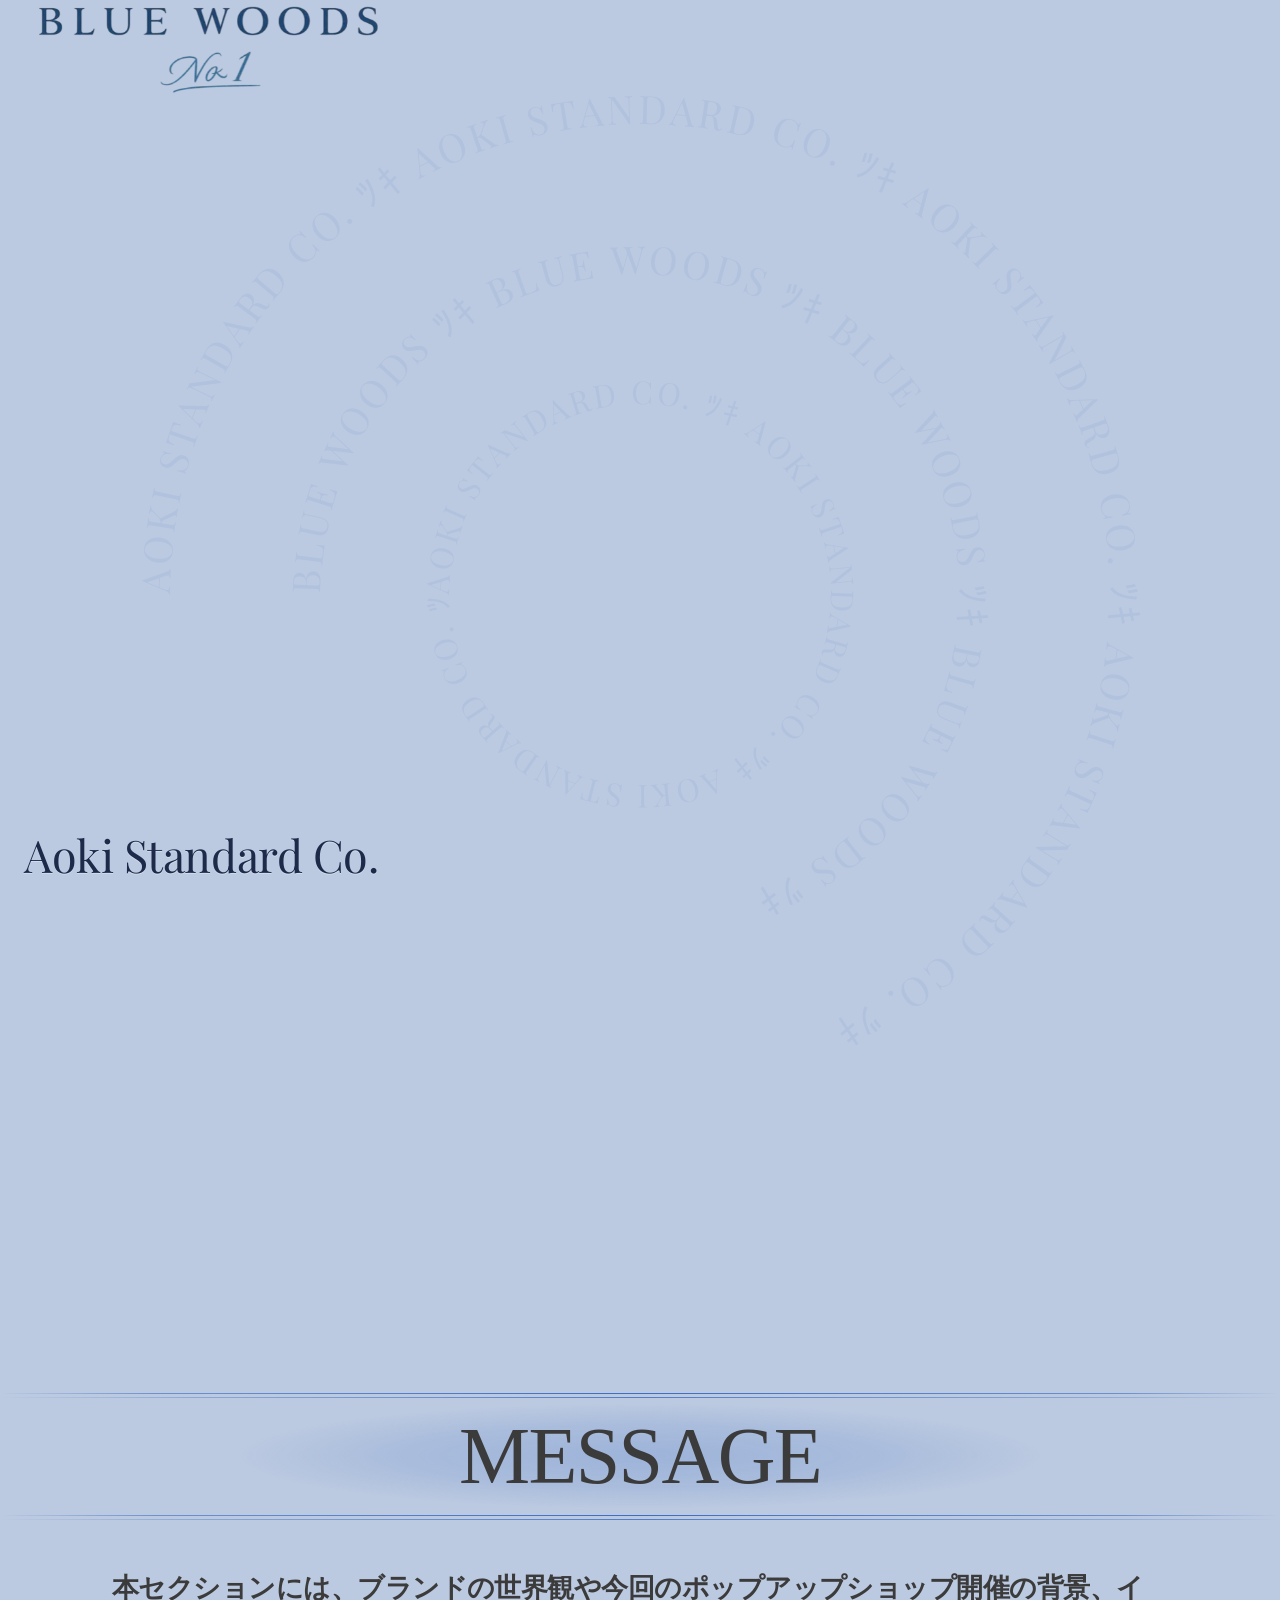
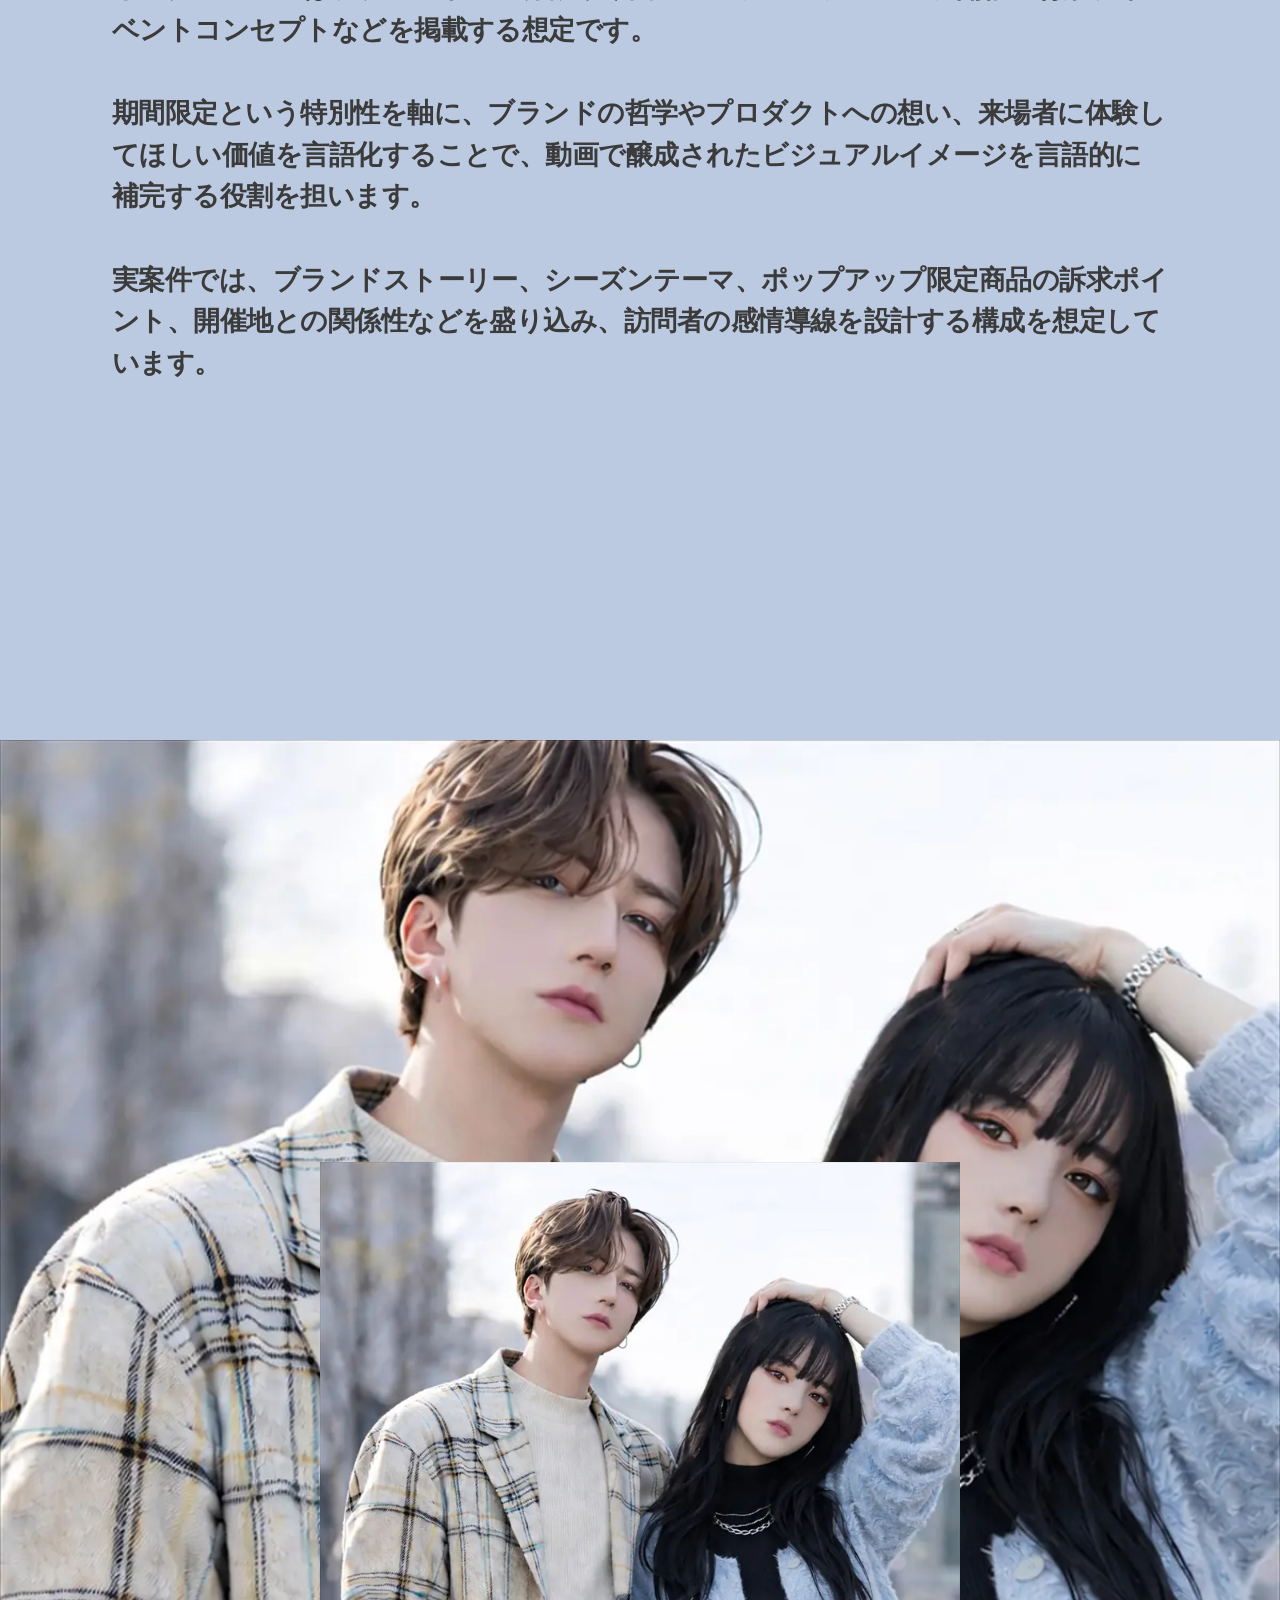
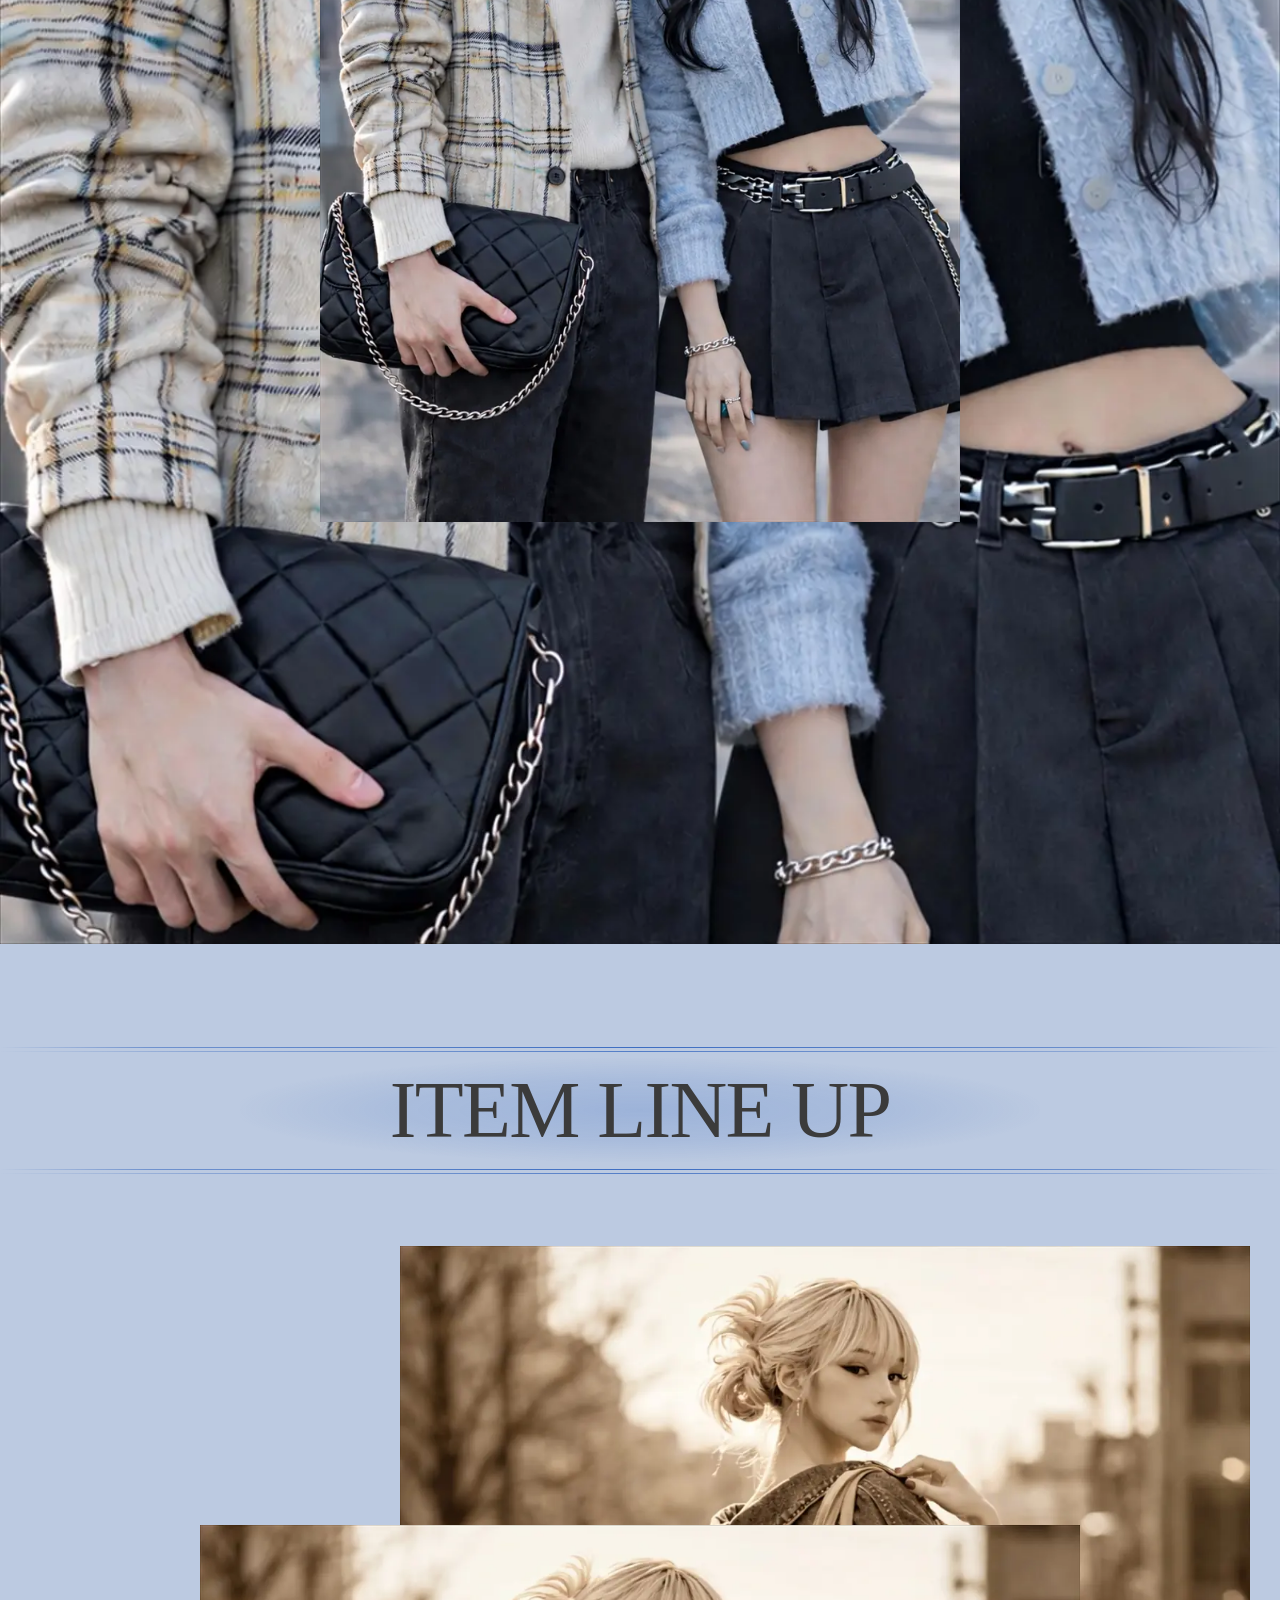
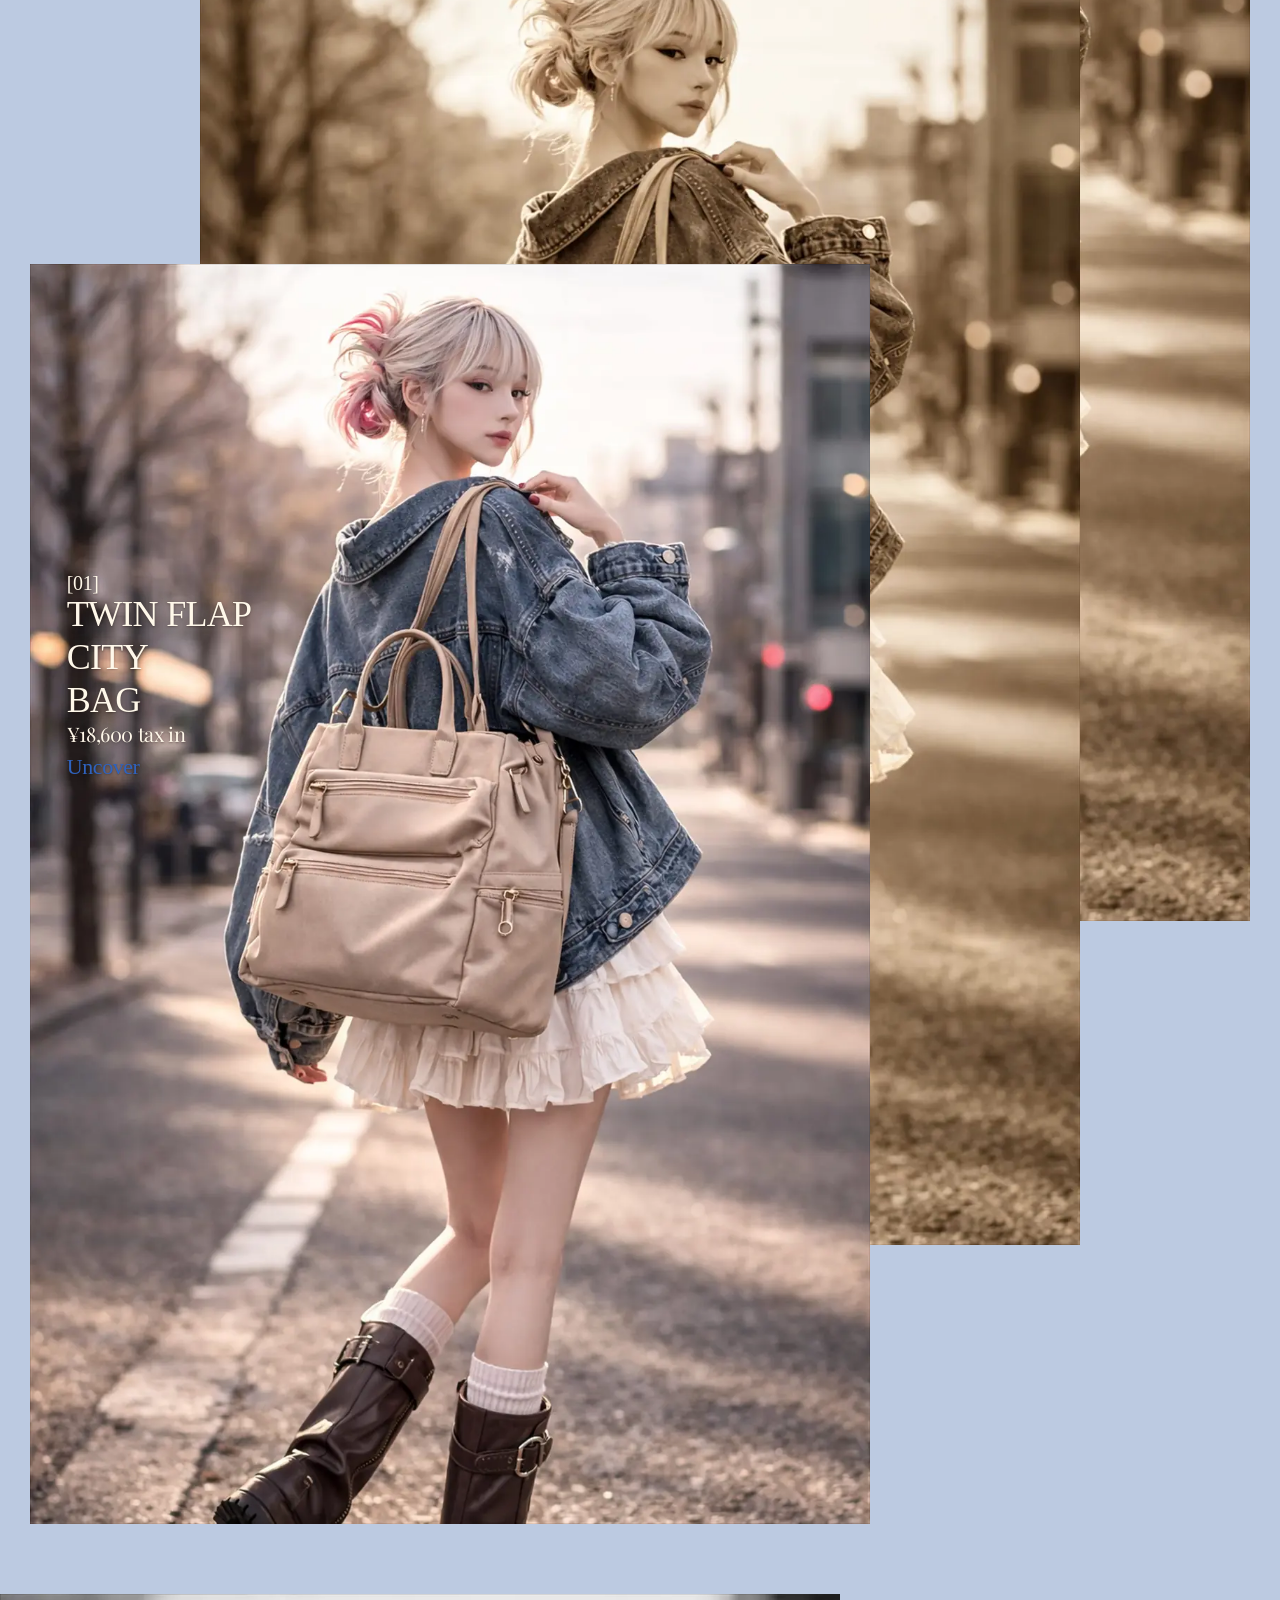
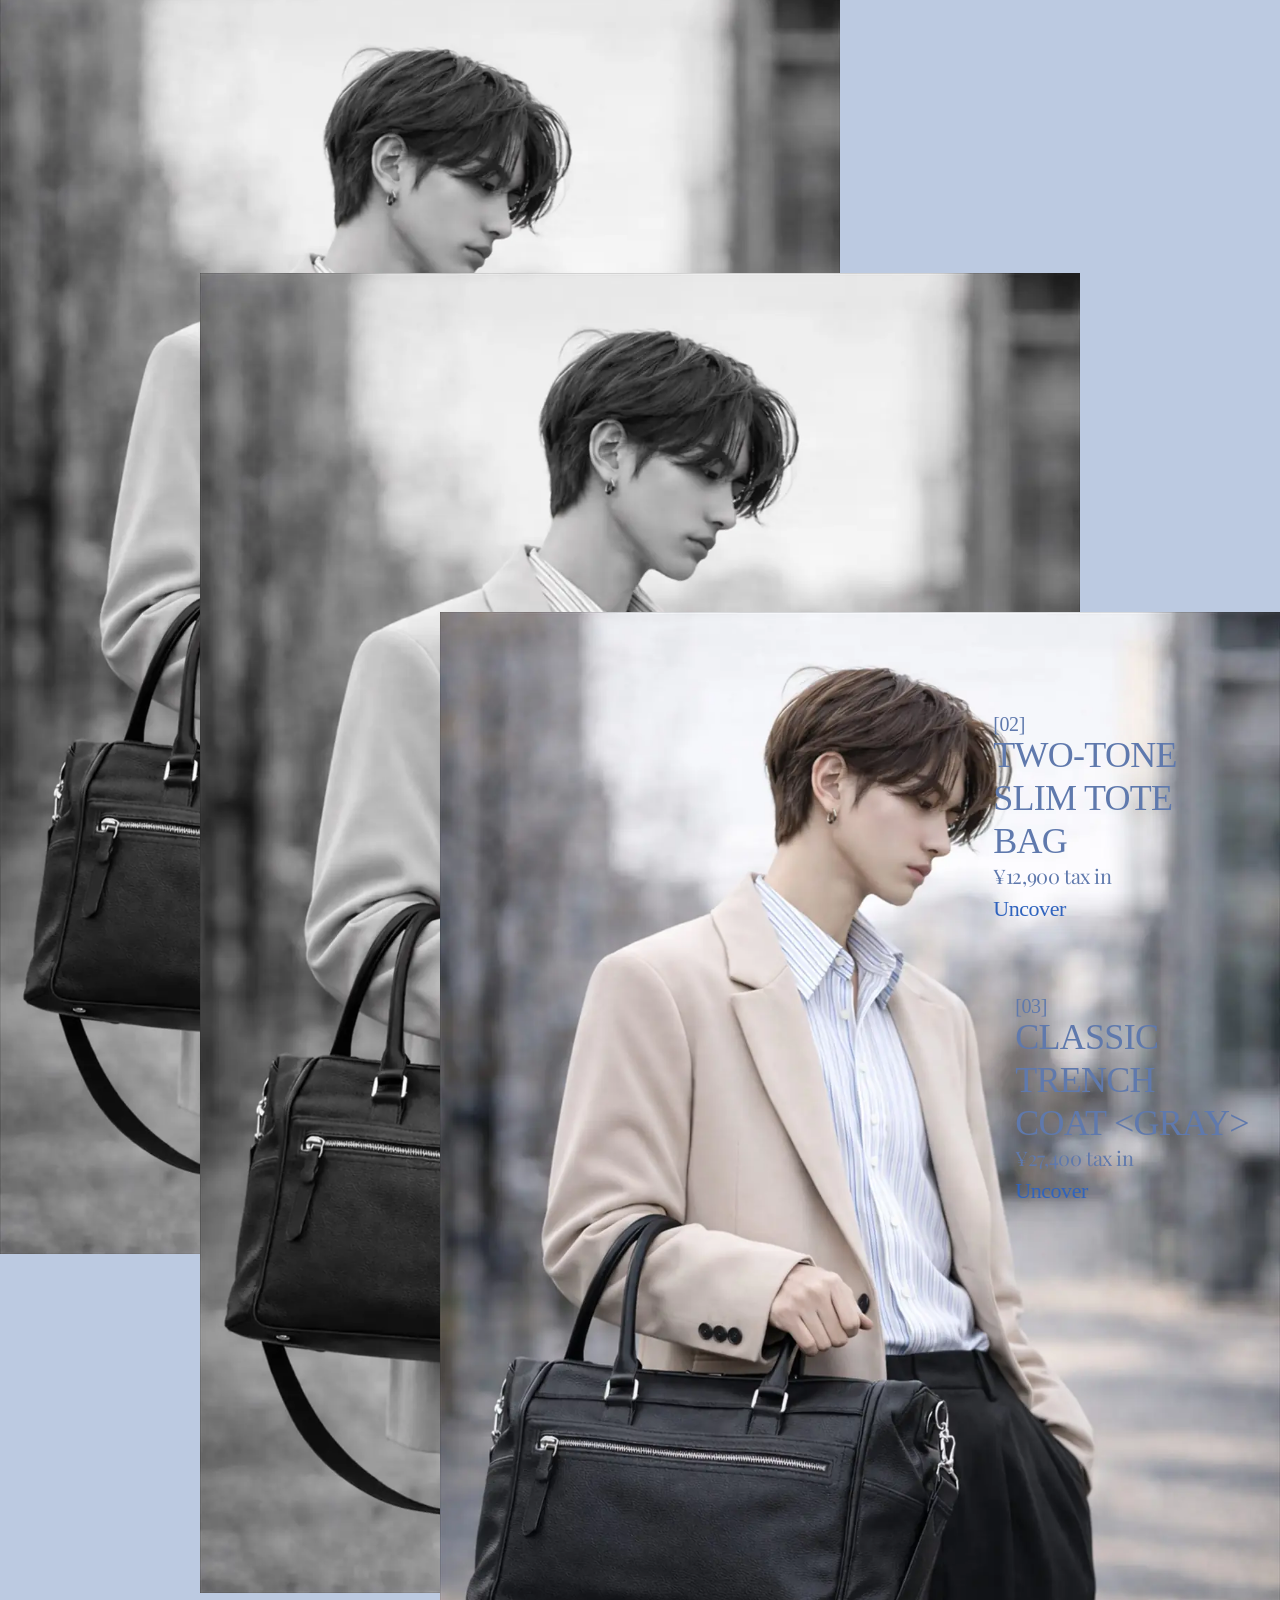
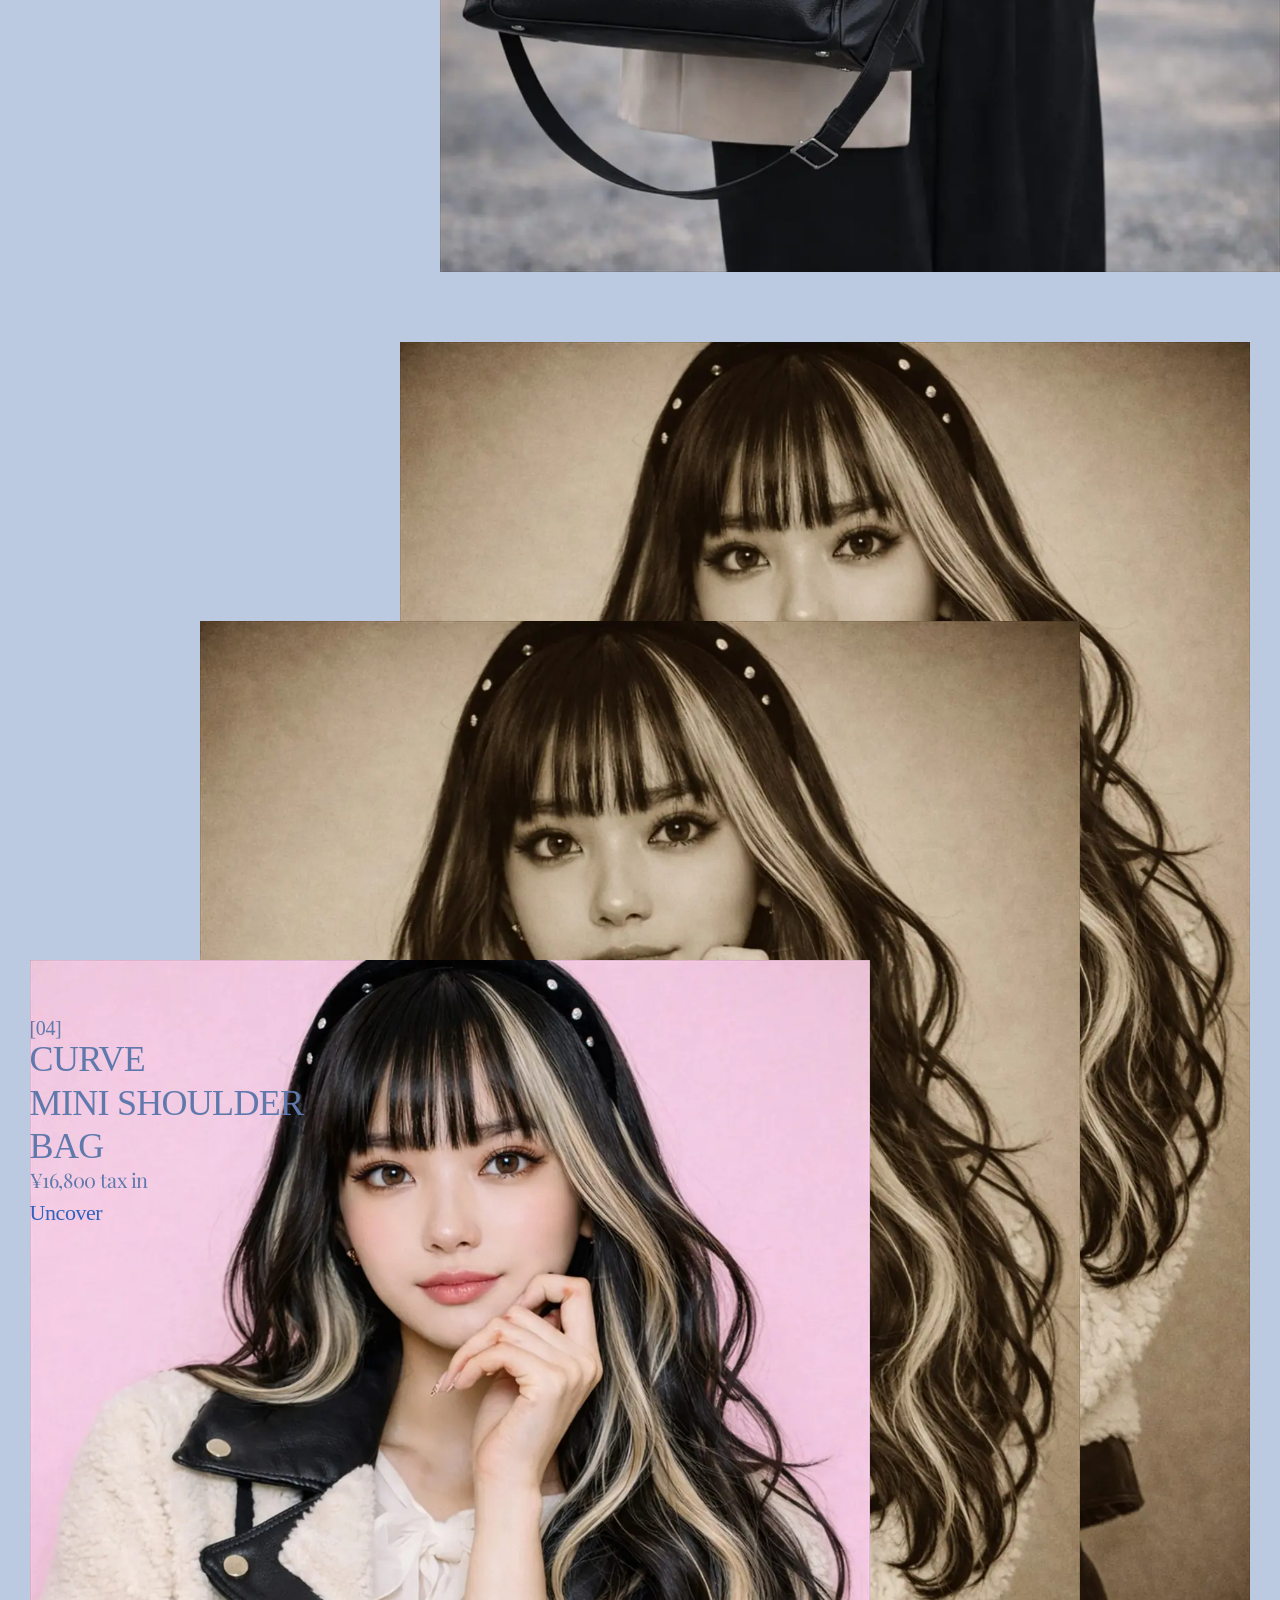
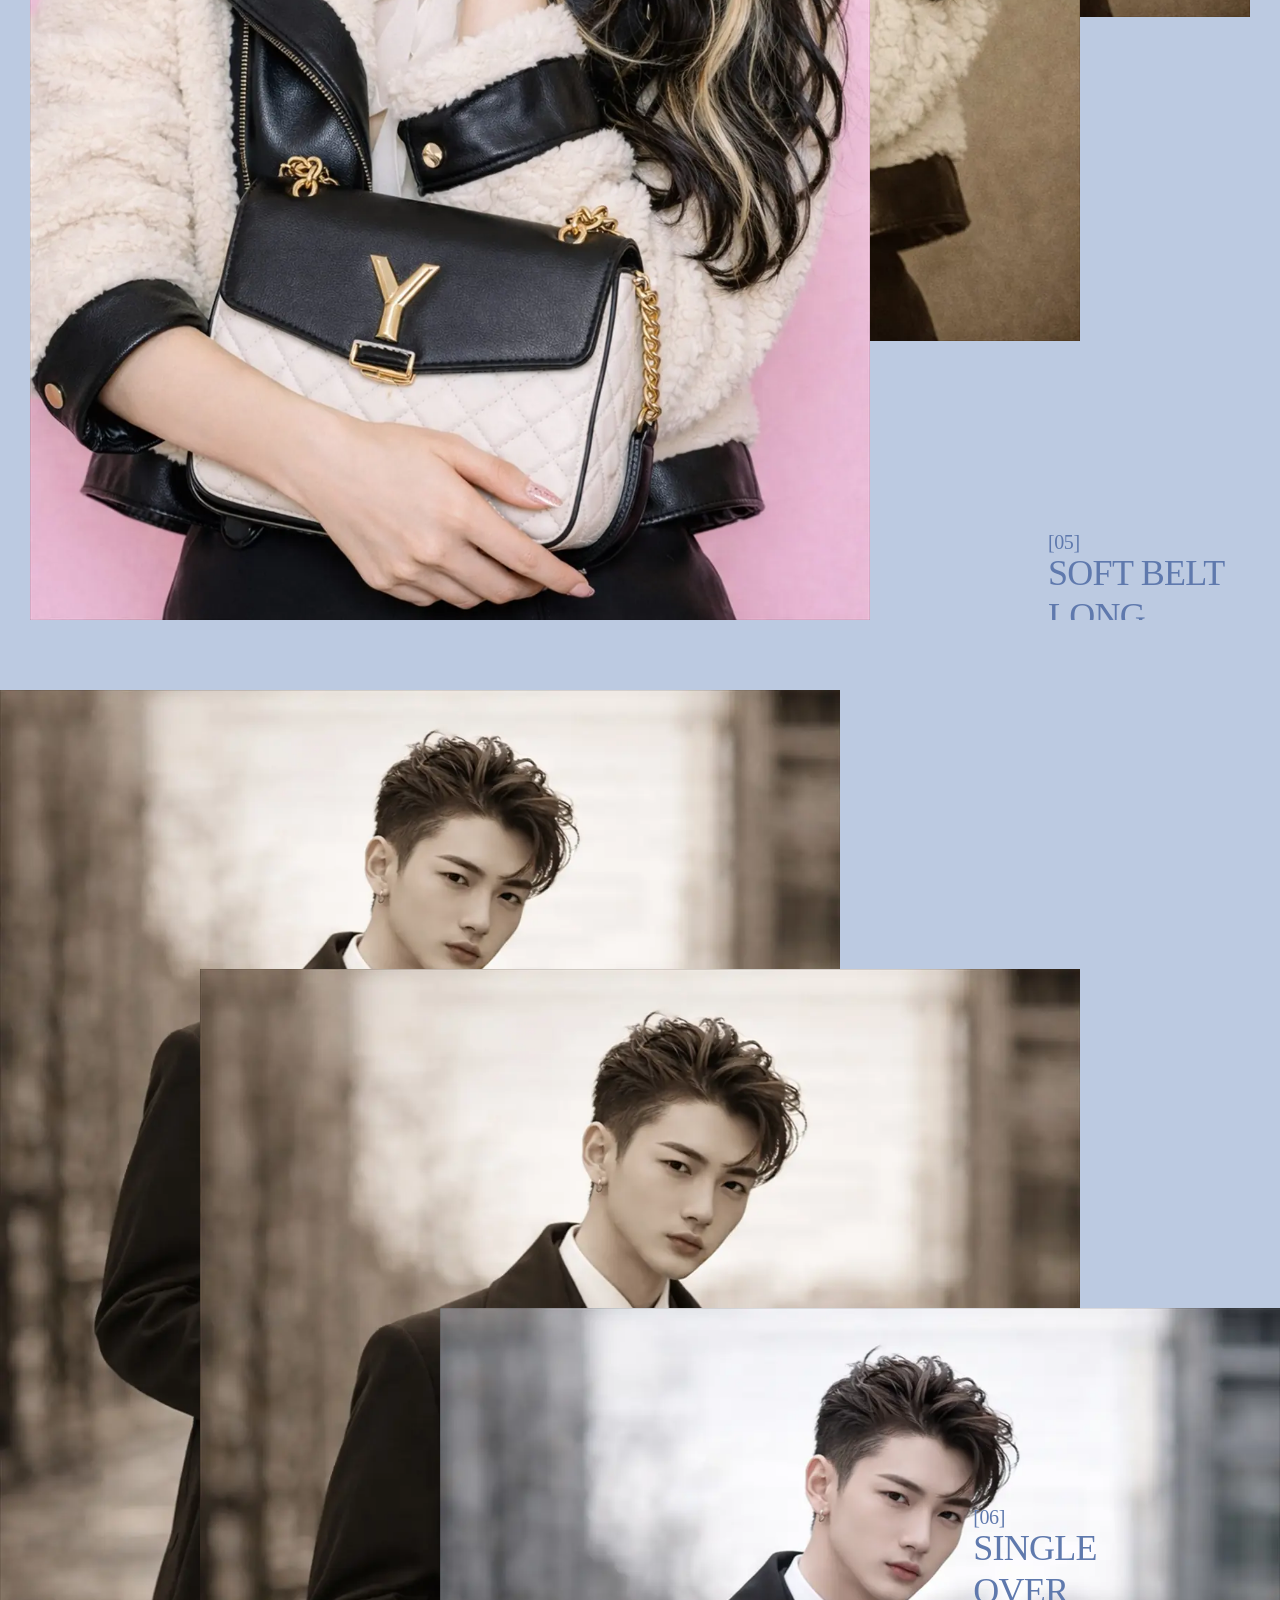
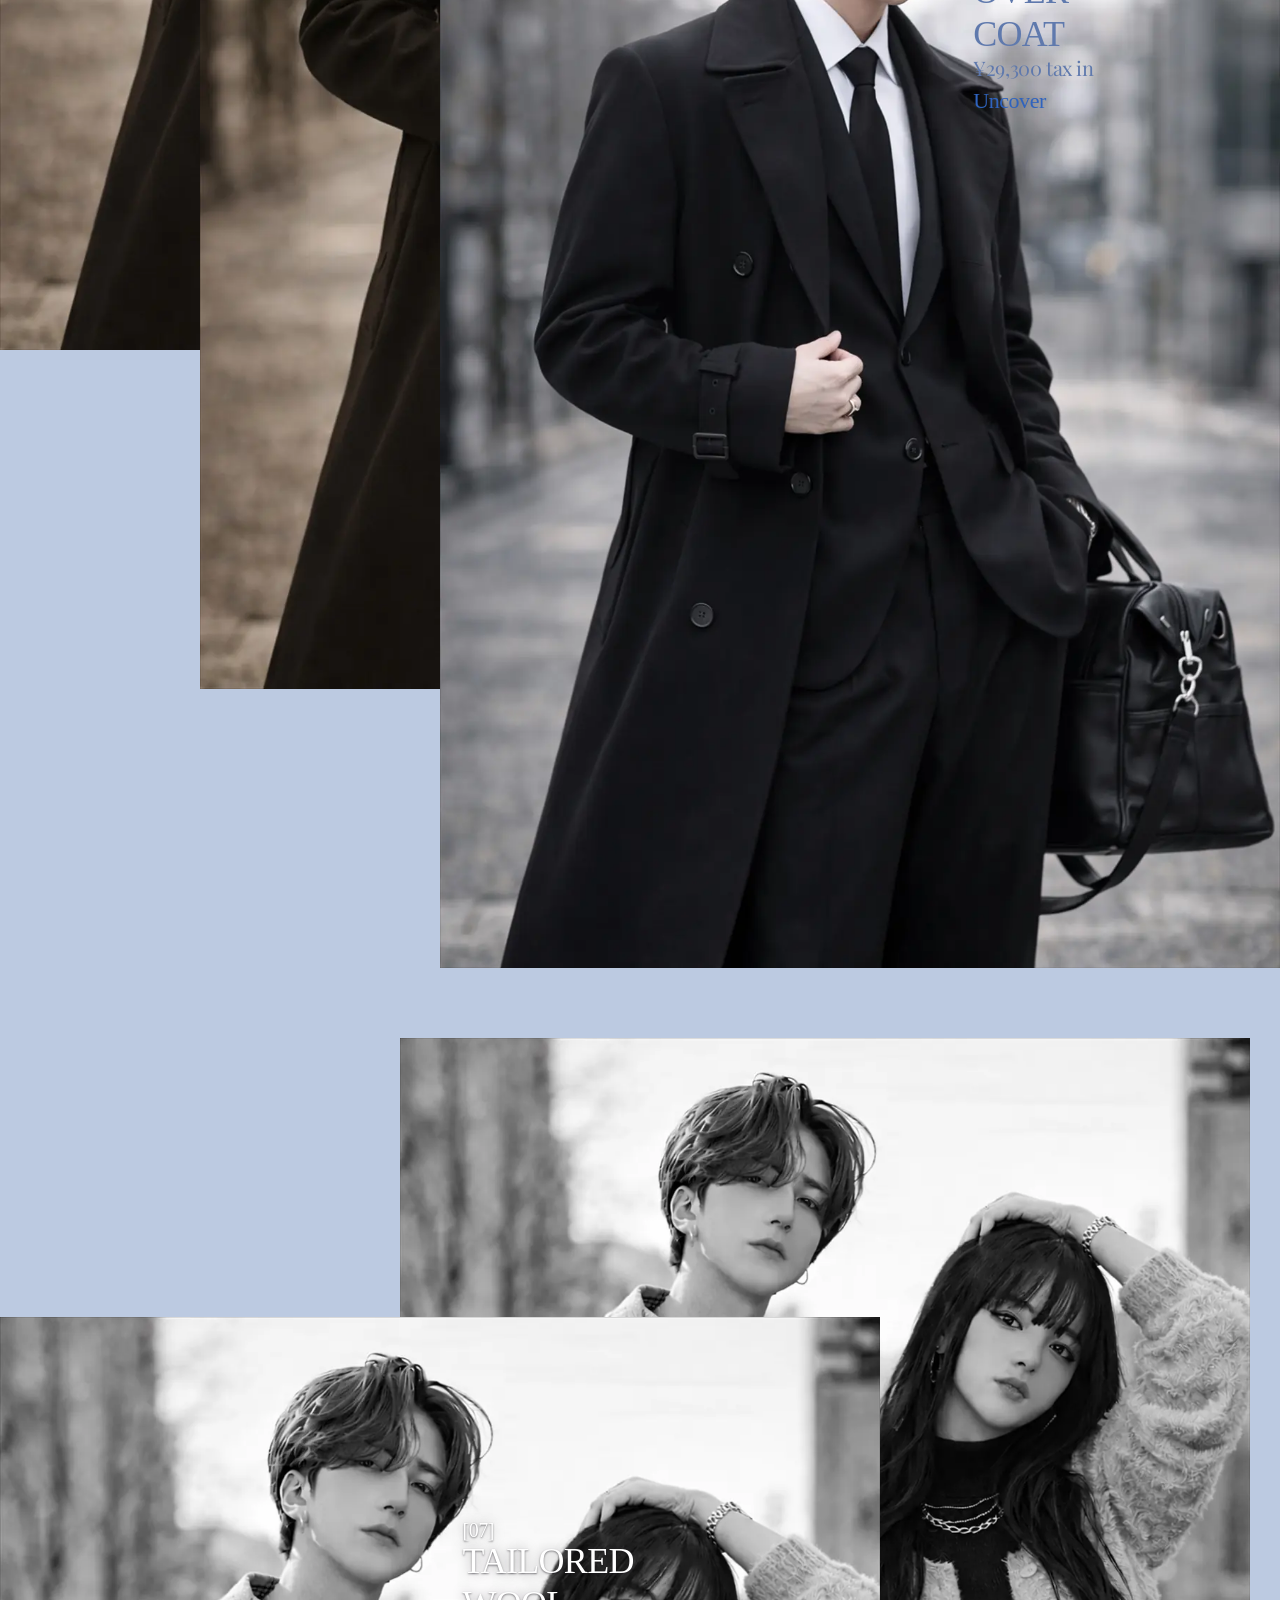
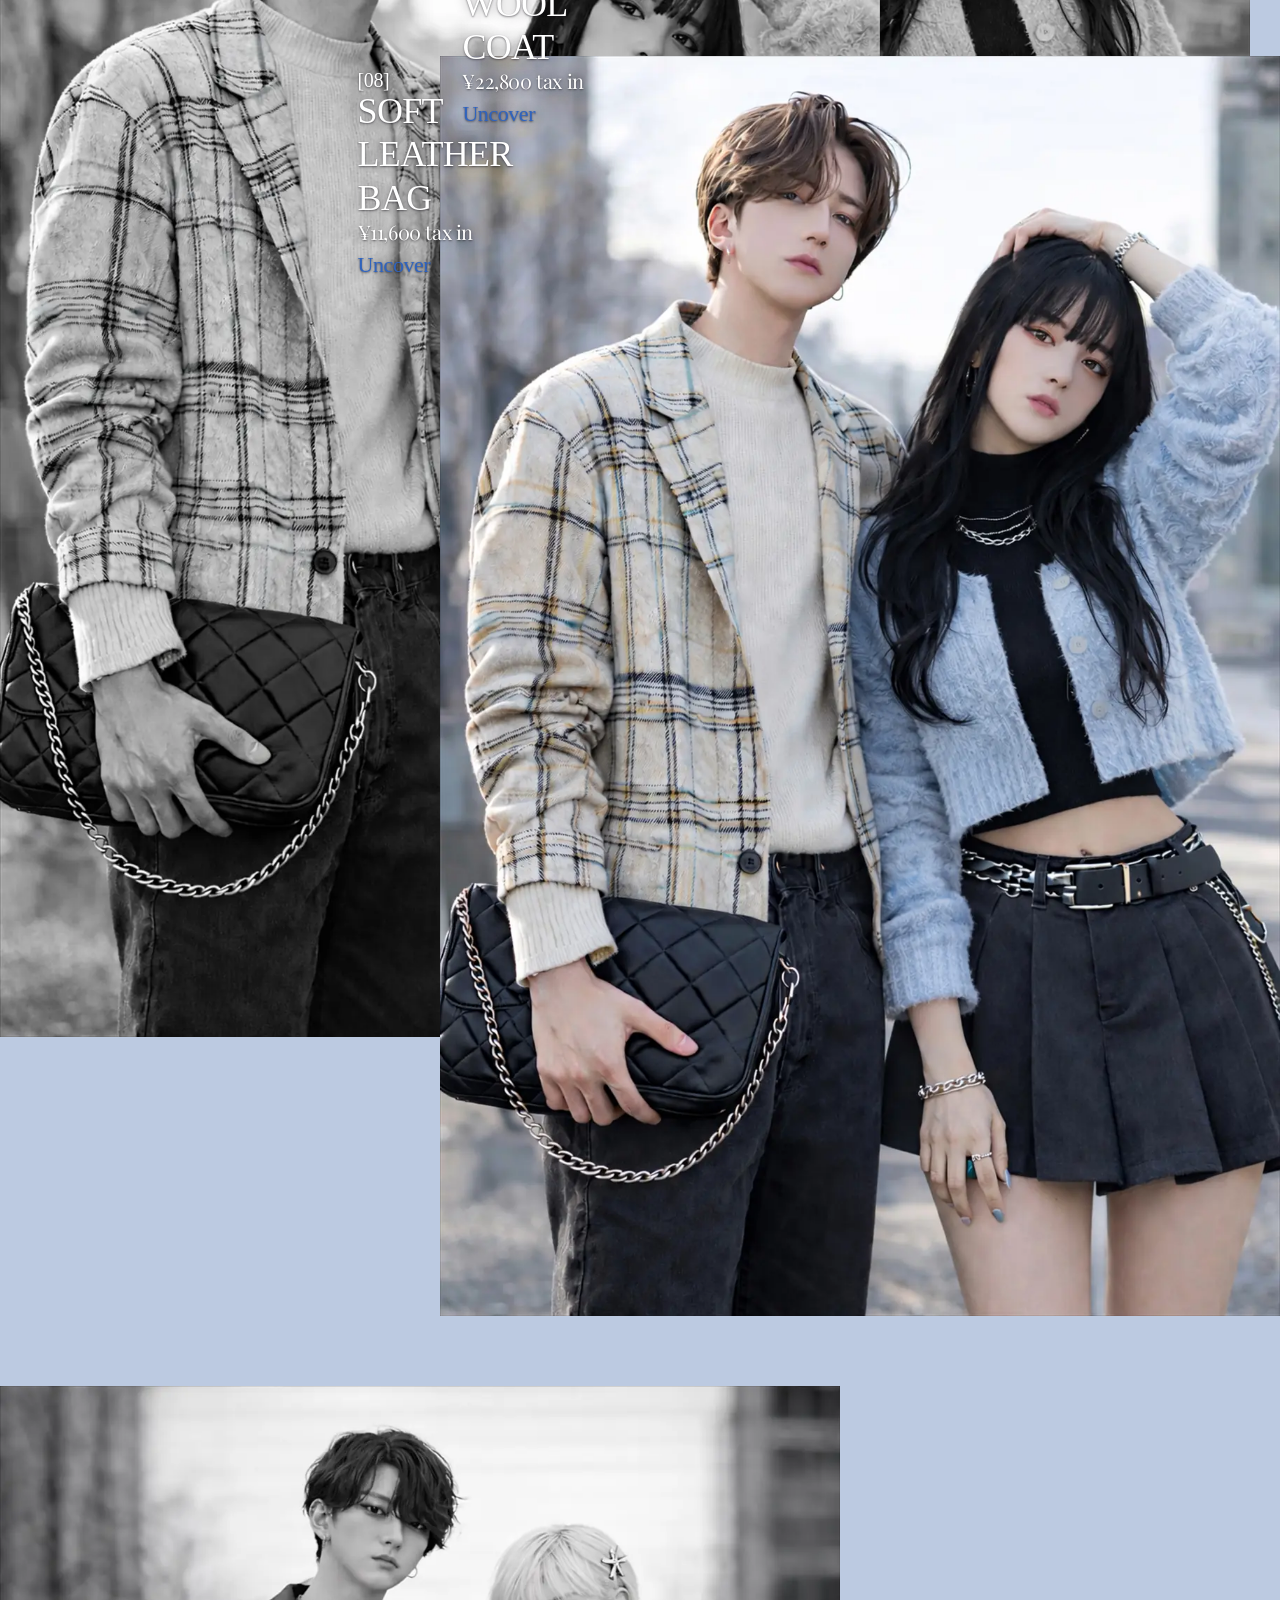
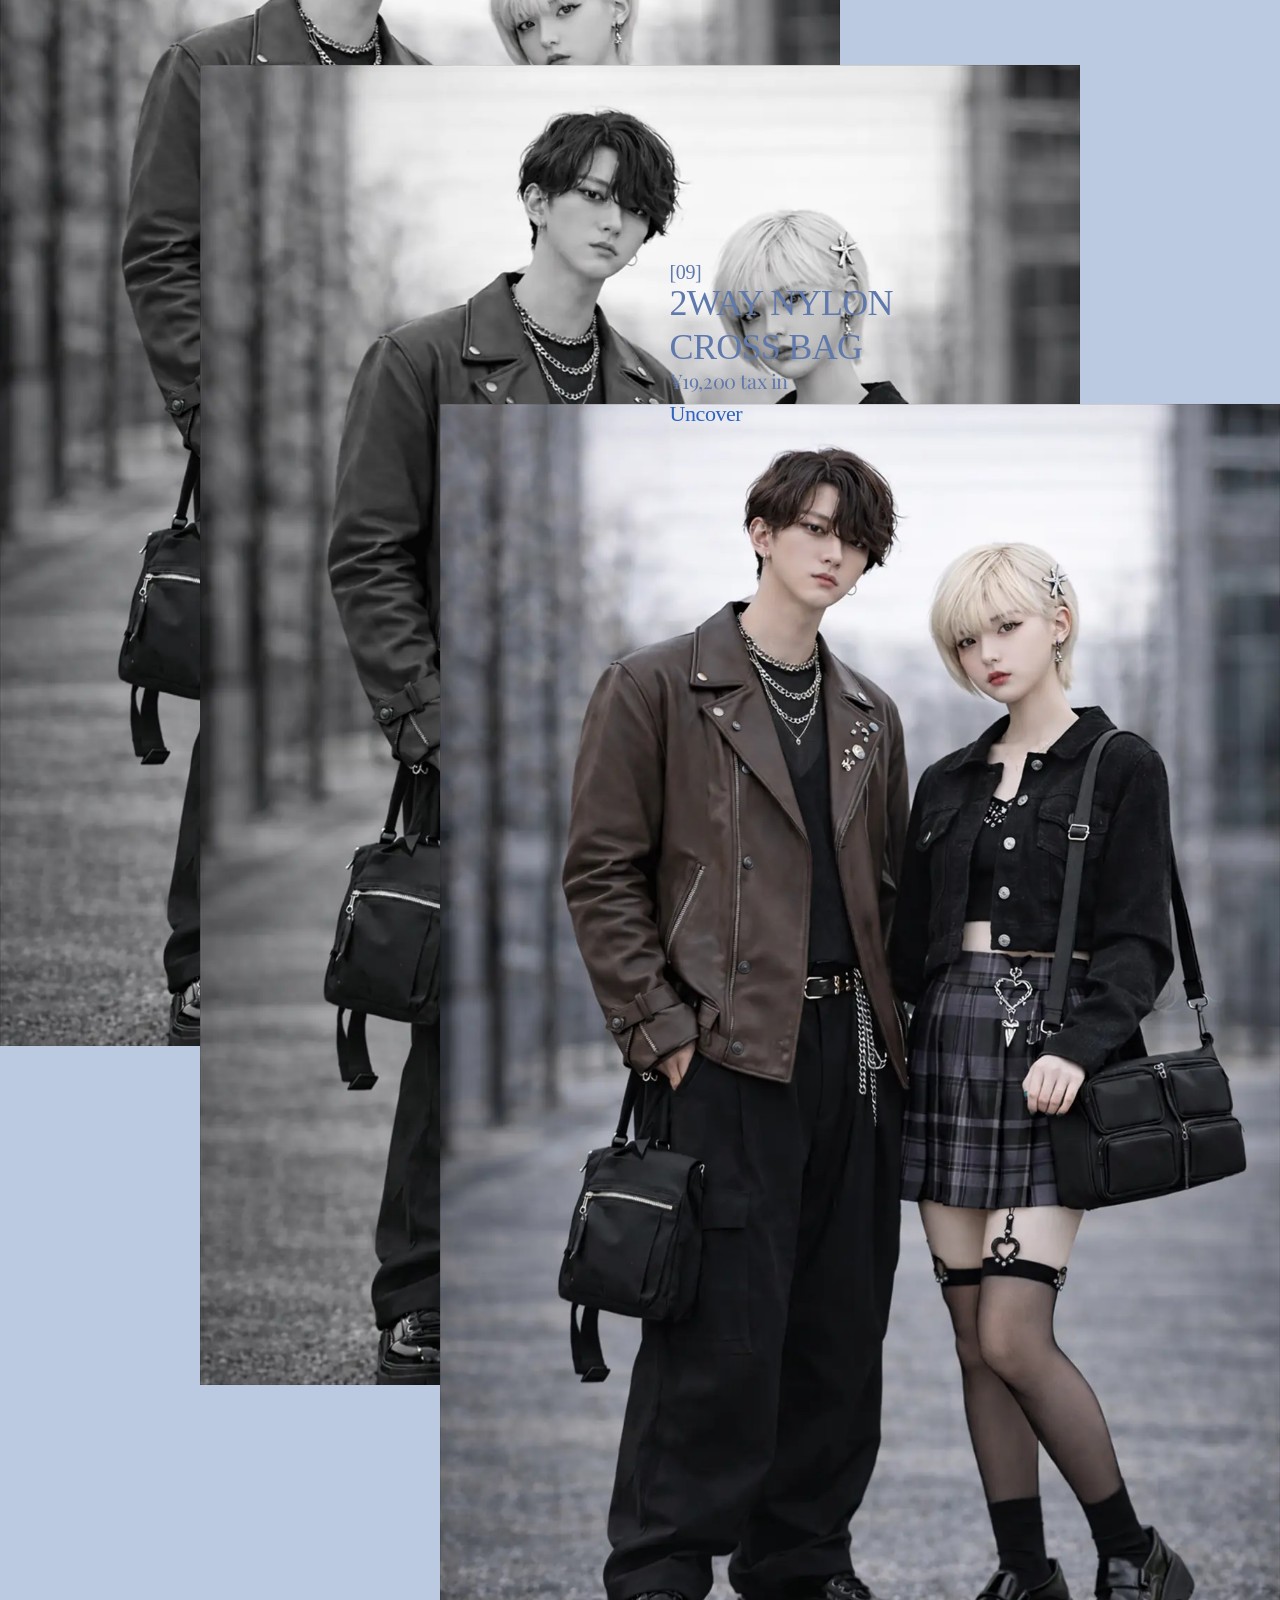
==== commit fabe3c3c: "サイト軽量化: 25MB→1.6MB（94%削減）アニメーション維持 - 全画像をWebPに変換・リサイズ（2000x3000→1200x1800） - blur(40px)→blur(20px)に軽" ====
--- a/index.html
+++ b/index.html
@@ -1,4 +1,4 @@
-<!DOCTYPE html><html lang="ja"><head><meta charset="utf-8"><meta name="viewport" content="width=device-width, initial-scale=1"><title>Aoki Standard Co.</title><link rel="preconnect" href="https://fonts.googleapis.com"><link rel="preconnect" href="https://fonts.gstatic.com" crossorigin><link rel="stylesheet" href="https://fonts.googleapis.com/css2?family=Playfair+Display:wght@400&display=swap"><link rel="stylesheet" href="./css/87sQEqPn.css" crossorigin><link rel="stylesheet" href="./css/phase1-image-clone.css?v=20260304e"></head><body><div id="phase1-opening-mask" aria-hidden="true"><div class="phase1-opening-brand"><img class="phase1-opening-brand-logo" src="./img/brand-mark.png" alt="Aoki Standard Co. ???????"><span class="phase1-opening-brand-text">Aoki Standard Co.</span></div></div><div id="phase1-rotating-rings" aria-hidden="true">
+<!DOCTYPE html><html lang="ja"><head><meta charset="utf-8"><meta name="viewport" content="width=device-width, initial-scale=1"><title>Aoki Standard Co.</title><link rel="preconnect" href="https://fonts.googleapis.com"><link rel="preconnect" href="https://fonts.gstatic.com" crossorigin><link rel="stylesheet" href="https://fonts.googleapis.com/css2?family=Playfair+Display:wght@400&display=swap"><link rel="stylesheet" href="./css/87sQEqPn.css" crossorigin><link rel="stylesheet" href="./css/phase1-image-clone.css?v=20260304e"></head><body><div id="phase1-opening-mask" aria-hidden="true"><div class="phase1-opening-brand"><img class="phase1-opening-brand-logo" width="600" height="400" src="./img/brand-mark.webp" alt="Aoki Standard Co. ???????"><span class="phase1-opening-brand-text">Aoki Standard Co.</span></div></div><div id="phase1-rotating-rings" aria-hidden="true">
   <svg class="phase1-ring phase1-ring--small" viewBox="0 0 220 220" role="presentation" focusable="false">
     <defs><path id="phase1-ring-path-small" d="M 110,110 m -78,0 a 78,78 0 1,1 156,0 a 78,78 0 1,1 -156,0"></path></defs>
     <text><textPath href="#phase1-ring-path-small" startOffset="0%">Aoki Standard Co. ﾂｷ Aoki Standard Co. ﾂｷ Aoki Standard Co. ﾂｷ </textPath></text>
@@ -11,7 +11,7 @@
     <defs><path id="phase1-ring-path-outer" d="M 280,280 m -214,0 a 214,214 0 1,1 428,0 a 214,214 0 1,1 -428,0"></path></defs>
     <text><textPath href="#phase1-ring-path-outer" startOffset="0%">Aoki Standard Co. ﾂｷ Aoki Standard Co. ﾂｷ Aoki Standard Co. ﾂｷ Aoki Standard Co. ﾂｷ </textPath></text>
   </svg>
-</div><div id="phase1-top-video" aria-hidden="true"><div class="phase1-mv"><div class="phase1-mv-video"><div class="phase1-mv-iframe phase1-mv-iframe-pc"><iframe src="https://www.youtube.com/embed/c6VO8KRLlfo?rel=0&playsinline=1&controls=1" frameborder="0" allow="autoplay; fullscreen; picture-in-picture" allowfullscreen></iframe></div><div class="phase1-mv-iframe phase1-mv-iframe-sp"><iframe src="https://www.youtube.com/embed/c6VO8KRLlfo?rel=0&playsinline=1&controls=1" frameborder="0" allow="autoplay; fullscreen; picture-in-picture" allowfullscreen></iframe></div><div class="phase1-mv-click-guard" aria-hidden="true"></div></div></div></div><div id="phase1-image-clone"><div id="phase1-fixed-logo" aria-hidden="true"><img src="./img/brand-logo-bluewoods.png" alt="BLUE WOODS ??"></div><div id="phase1-fixed-text-logo" aria-hidden="true">Aoki Standard Co.</div><section id="phase1-admin-message"><div class="phase1-message-inner"><div class="phase1-message-label">MESSAGE</div><div class="phase1-message-body">本セクションには、ブランドの世界観や今回のポップアップショップ開催の背景、イベントコンセプトなどを掲載する想定です。<br><br>期間限定という特別性を軸に、ブランドの哲学やプロダクトへの想い、来場者に体験してほしい価値を言語化することで、動画で醸成されたビジュアルイメージを言語的に補完する役割を担います。<br><br>実案件では、ブランドストーリー、シーズンテーマ、ポップアップ限定商品の訴求ポイント、開催地との関係性などを盛り込み、訪問者の感情導線を設計する構成を想定しています。</div></div></section><section id="phase1-message-visual" aria-label="message visual"><div class="phase1-message-visual-inner"><div class="phase1-message-visual-stack"><img class="phase1-message-visual-base" src="./img/message-visual-base.png" alt="MESSAGE?????????????"><div class="phase1-message-visual-overlay"><img class="phase1-message-visual-pc" src="./img/message-visual-overlay-pc.png" alt="MESSAGE???????????????PC?"><img class="phase1-message-visual-sp" src="./img/message-visual-overlay-sp.png" alt="MESSAGE???????????????SP?"></div></div></div></section><section id="phase1-item-lineup" aria-label="ITEM LINE UP"><div class="phase1-item-lineup-title-wrap"><h2 class="phase1-item-lineup-title">ITEM LINE UP</h2></div><div class="phase1-item-lineup-body"><div class="phase1-item-lineup-item"><div class="phase1-item-lineup-stage"><div class="phase1-item-lineup-layer phase1-item-lineup-layer--a"><img src="./img/item-lineup-group01-base.jpg" alt="ITEM LINE UP 01?????????"></div><div class="phase1-item-lineup-layer phase1-item-lineup-layer--b"><img src="./img/item-lineup-group01-base.jpg" alt="ITEM LINE UP 01?????????"></div><div class="phase1-item-lineup-layer phase1-item-lineup-layer--c"><img src="./img/item-lineup-group01-reveal.jpg" alt="ITEM LINE UP 01????????"></div><div class="phase1-item-lineup-flow-copy-layer" aria-hidden="true"><article class="phase1-item-lineup-copy phase1-item-lineup-copy--01"><p class="phase1-item-lineup-copy-index">[01]</p><p class="phase1-item-lineup-copy-title">TWIN FLAP<br>CITY<br>BAG</p><p class="phase1-item-lineup-copy-price">&yen;18,600 tax in</p><a class="phase1-item-lineup-copy-view" href="./lp-to-ec.html" target="_blank" rel="noopener noreferrer">Uncover</a></article></div></div></div></div><div class="phase1-item-lineup-body phase1-item-lineup-body--flow-rd"><div class="phase1-item-lineup-item"><div class="phase1-item-lineup-stage"><div class="phase1-item-lineup-layer phase1-item-lineup-layer--a"><img src="./img/item-lineup-group02-base.jpg" alt="ITEM LINE UP 02-03?????????"></div><div class="phase1-item-lineup-layer phase1-item-lineup-layer--b"><img src="./img/item-lineup-group02-base.jpg" alt="ITEM LINE UP 02-03?????????"></div><div class="phase1-item-lineup-layer phase1-item-lineup-layer--c"><img src="./img/item-lineup-group02-reveal.jpg" alt="ITEM LINE UP 02-03????????"></div><div class="phase1-item-lineup-flow-copy-layer" aria-hidden="true"><article class="phase1-item-lineup-copy phase1-item-lineup-copy--02"><p class="phase1-item-lineup-copy-index">[02]</p><p class="phase1-item-lineup-copy-title">TWO-TONE<br>SLIM TOTE<br>BAG</p><p class="phase1-item-lineup-copy-price">&yen;12,900 tax in</p><a class="phase1-item-lineup-copy-view" href="./lp-to-ec.html" target="_blank" rel="noopener noreferrer">Uncover</a></article><article class="phase1-item-lineup-copy phase1-item-lineup-copy--03"><p class="phase1-item-lineup-copy-index">[03]</p><p class="phase1-item-lineup-copy-title">CLASSIC<br>TRENCH<br>COAT &lt;GRAY&gt;</p><p class="phase1-item-lineup-copy-price">&yen;27,400 tax in</p><a class="phase1-item-lineup-copy-view" href="./lp-to-ec.html" target="_blank" rel="noopener noreferrer">Uncover</a></article></div></div></div></div><div class="phase1-item-lineup-body"><div class="phase1-item-lineup-item"><div class="phase1-item-lineup-stage"><div class="phase1-item-lineup-layer phase1-item-lineup-layer--a"><img src="./img/item-lineup-group03-base.jpg" alt="ITEM LINE UP 04-05?????????"></div><div class="phase1-item-lineup-layer phase1-item-lineup-layer--b"><img src="./img/item-lineup-group03-base.jpg" alt="ITEM LINE UP 04-05?????????"></div><div class="phase1-item-lineup-layer phase1-item-lineup-layer--c"><img src="./img/item-lineup-group03-reveal.jpg" alt="ITEM LINE UP 04-05????????"></div><div class="phase1-item-lineup-flow-copy-layer" aria-hidden="true"><article class="phase1-item-lineup-copy phase1-item-lineup-copy--04"><p class="phase1-item-lineup-copy-index">[04]</p><p class="phase1-item-lineup-copy-title">CURVE<br>MINI SHOULDER<br>BAG</p><p class="phase1-item-lineup-copy-price">&yen;16,800 tax in</p><a class="phase1-item-lineup-copy-view" href="./lp-to-ec.html" target="_blank" rel="noopener noreferrer">Uncover</a></article><article class="phase1-item-lineup-copy phase1-item-lineup-copy--05"><p class="phase1-item-lineup-copy-index">[05]</p><p class="phase1-item-lineup-copy-title">SOFT BELT<br>LONG<br>COAT &lt;BLUE&gt;</p><p class="phase1-item-lineup-copy-price">&yen;24,700 tax in</p><a class="phase1-item-lineup-copy-view" href="./lp-to-ec.html" target="_blank" rel="noopener noreferrer">Uncover</a></article></div></div></div></div><div class="phase1-item-lineup-body phase1-item-lineup-body--flow-rd"><div class="phase1-item-lineup-item"><div class="phase1-item-lineup-stage"><div class="phase1-item-lineup-layer phase1-item-lineup-layer--a"><img src="./img/item-lineup-group04-base.png" alt="ITEM LINE UP 06?????????"></div><div class="phase1-item-lineup-layer phase1-item-lineup-layer--b"><img src="./img/item-lineup-group04-base.png" alt="ITEM LINE UP 06?????????"></div><div class="phase1-item-lineup-layer phase1-item-lineup-layer--c"><img src="./img/item-lineup-group04-reveal.png" alt="ITEM LINE UP 06????????"></div><div class="phase1-item-lineup-flow-copy-layer" aria-hidden="true"><article class="phase1-item-lineup-copy phase1-item-lineup-copy--06"><p class="phase1-item-lineup-copy-index">[06]</p><p class="phase1-item-lineup-copy-title">SINGLE<br>OVER<br>COAT</p><p class="phase1-item-lineup-copy-price">&yen;29,300 tax in</p><a class="phase1-item-lineup-copy-view" href="./lp-to-ec.html" target="_blank" rel="noopener noreferrer">Uncover</a></article></div></div></div></div><div class="phase1-item-lineup-body phase1-item-lineup-body--pair-31f22"><div class="phase1-item-lineup-item"><div class="phase1-item-lineup-stage"><div class="phase1-item-lineup-layer phase1-item-lineup-layer--a"><img src="./img/item-lineup-group05-base.png" alt="ITEM LINE UP 07-08?????????"></div><div class="phase1-item-lineup-layer phase1-item-lineup-layer--b"><img src="./img/item-lineup-group05-base.png" alt="ITEM LINE UP 07-08?????????"></div><div class="phase1-item-lineup-layer phase1-item-lineup-layer--c"><img src="./img/item-lineup-group05-reveal.png" alt="ITEM LINE UP 07-08????????"></div><div class="phase1-item-lineup-flow-copy-layer" aria-hidden="true"><article class="phase1-item-lineup-copy phase1-item-lineup-copy--07"><p class="phase1-item-lineup-copy-index">[07]</p><p class="phase1-item-lineup-copy-title">TAILORED<br>WOOL<br>COAT</p><p class="phase1-item-lineup-copy-price">&yen;22,800 tax in</p><a class="phase1-item-lineup-copy-view" href="./lp-to-ec.html" target="_blank" rel="noopener noreferrer">Uncover</a></article><article class="phase1-item-lineup-copy phase1-item-lineup-copy--08"><p class="phase1-item-lineup-copy-index">[08]</p><p class="phase1-item-lineup-copy-title">SOFT<br>LEATHER<br>BAG</p><p class="phase1-item-lineup-copy-price">&yen;11,600 tax in</p><a class="phase1-item-lineup-copy-view" href="./lp-to-ec.html" target="_blank" rel="noopener noreferrer">Uncover</a></article></div></div></div></div><div class="phase1-item-lineup-body phase1-item-lineup-body--flow-rd"><div class="phase1-item-lineup-item"><div class="phase1-item-lineup-stage"><div class="phase1-item-lineup-layer phase1-item-lineup-layer--a"><img src="./img/item-lineup-group06-base.png" alt="ITEM LINE UP 09-10?????????"></div><div class="phase1-item-lineup-layer phase1-item-lineup-layer--b"><img src="./img/item-lineup-group06-base.png" alt="ITEM LINE UP 09-10?????????"></div><div class="phase1-item-lineup-layer phase1-item-lineup-layer--c"><img src="./img/item-lineup-group06-reveal.png" alt="ITEM LINE UP 09-10????????"></div><div class="phase1-item-lineup-flow-copy-layer" aria-hidden="true"><article class="phase1-item-lineup-copy phase1-item-lineup-copy--09"><p class="phase1-item-lineup-copy-index">[09]</p><p class="phase1-item-lineup-copy-title">2WAY NYLON<br>CROSS BAG</p><p class="phase1-item-lineup-copy-price">&yen;19,200 tax in</p><a class="phase1-item-lineup-copy-view" href="./lp-to-ec.html" target="_blank" rel="noopener noreferrer">Uncover</a></article><article class="phase1-item-lineup-copy phase1-item-lineup-copy--10"><p class="phase1-item-lineup-copy-index">[10]</p><p class="phase1-item-lineup-copy-title">FRONT POCKET<br>SHOULDER BAG</p><p class="phase1-item-lineup-copy-price">&yen;14,500 tax in</p><a class="phase1-item-lineup-copy-view" href="./lp-to-ec.html" target="_blank" rel="noopener noreferrer">Uncover</a></article></div></div></div></div></section><section id="phase1-left-overlay" aria-label="left overlay visual"><div class="phase1-left-overlay-stage"><div class="phase1-left-overlay-layer phase1-left-overlay-layer--a"><img src="./img/left-overlay-profile.png" alt="????????????????"></div><div class="phase1-left-overlay-layer phase1-left-overlay-layer--b"><img src="./img/left-overlay-profile.png" alt="????????????????"></div><div class="phase1-left-overlay-layer phase1-left-overlay-layer--c"><img src="./img/left-overlay-profile.png" alt="????????????????"></div></div><div class="phase1-left-overlay-copy"><p class="phase1-left-overlay-role">Designer</p><h3 class="phase1-left-overlay-name">okiaoki</h3><p class="phase1-left-overlay-desc">Programmer&#12289;WebDesigner&#12289;</p><div class="phase1-left-overlay-links"><a class="phase1-left-overlay-x" href="https://x.com/okiaoki74" target="_blank" rel="noopener noreferrer" aria-label="X (okiaoki74)"><span class="phase1-left-overlay-x-icon" aria-hidden="true"></span></a></div></div></section><section id="phase1-information-text" aria-label="INFORMATION"><h2>INFORMATION</h2><div class="phase1-information-visual"><div class="phase1-information-stage"><div class="phase1-information-layer phase1-information-layer--a"><img src="./img/information-visual-main.png" alt="INFORMATION???????????"></div><div class="phase1-information-layer phase1-information-layer--b"><img src="./img/information-visual-main.png" alt="INFORMATION???????????"></div><div class="phase1-information-layer phase1-information-layer--c"><img src="./img/information-visual-main.png" alt="INFORMATION???????????"></div></div></div><div class="phase1-information-copy"><p>12/24(日)より青木東京店 2Fイベントスペースにて、ポップアップショップを開催いたします。<br>BLUE WOODS No.1の魅力的な世界観とともにお買い物をお楽しみいただけます。</p></div></section><footer id="phase1-site-footer" aria-label="footer"><a class="phase1-site-footer-more" href="./lp-to-ec.html" target="_blank" rel="noopener noreferrer"><span class="phase1-site-footer-more-text">See More Details</span><span class="phase1-site-footer-arrow" aria-hidden="true"></span></a><div class="phase1-site-footer-date"><span class="phase1-site-footer-date-main">2525.12.24</span><span class="phase1-site-footer-date-sub">(mon)</span><span class="phase1-site-footer-divider" aria-hidden="true"></span><span class="phase1-site-footer-date-main">12.31</span><span class="phase1-site-footer-date-sub">(mon)</span></div><div class="phase1-site-footer-mark"><img src="./img/brand-mark.png" alt="Aoki Standard Co. ???????"></div><p class="phase1-site-footer-name">Aoki Standard Co.</p></footer></div><script src="./js/phase1-top-video.js?v=20260228a"></script><script src="./js/phase1-message-visual-appear.js?v=20260228a"></script><script src="./js/phase1-left-overlay-appear.js?v=20260301b"></script><script src="./js/phase1-item-lineup-appear.js?v=20260304b"></script><script src="./js/phase1-information-appear.js?v=20260301b"></script><script src="./js/phase1-single-scroll-fix.js?v=20260303c"></script></body></html>
+</div><div id="phase1-top-video" aria-hidden="true"></div><div id="phase1-image-clone"><div id="phase1-fixed-logo" aria-hidden="true"><img width="600" height="400" src="./img/brand-logo-bluewoods.webp" alt="BLUE WOODS ??"></div><div id="phase1-fixed-text-logo" aria-hidden="true">Aoki Standard Co.</div><section id="phase1-admin-message"><div class="phase1-message-inner"><div class="phase1-message-label">MESSAGE</div><div class="phase1-message-body">本セクションには、ブランドの世界観や今回のポップアップショップ開催の背景、イベントコンセプトなどを掲載する想定です。<br><br>期間限定という特別性を軸に、ブランドの哲学やプロダクトへの想い、来場者に体験してほしい価値を言語化することで、動画で醸成されたビジュアルイメージを言語的に補完する役割を担います。<br><br>実案件では、ブランドストーリー、シーズンテーマ、ポップアップ限定商品の訴求ポイント、開催地との関係性などを盛り込み、訪問者の感情導線を設計する構成を想定しています。</div></div></section><section id="phase1-message-visual" aria-label="message visual"><div class="phase1-message-visual-inner"><div class="phase1-message-visual-stack"><img class="phase1-message-visual-base" loading="lazy" width="1200" height="1692" src="./img/message-visual-base.webp" alt="MESSAGE?????????????"><div class="phase1-message-visual-overlay"><img class="phase1-message-visual-pc" loading="lazy" width="800" height="1200" src="./img/message-visual-overlay-pc.webp" alt="MESSAGE???????????????PC?"><img class="phase1-message-visual-sp" loading="lazy" width="300" height="450" src="./img/message-visual-overlay-sp.webp" alt="MESSAGE???????????????SP?"></div></div></div></section><section id="phase1-item-lineup" aria-label="ITEM LINE UP"><div class="phase1-item-lineup-title-wrap"><h2 class="phase1-item-lineup-title">ITEM LINE UP</h2></div><div class="phase1-item-lineup-body"><div class="phase1-item-lineup-item"><div class="phase1-item-lineup-stage"><div class="phase1-item-lineup-layer phase1-item-lineup-layer--a"><img loading="lazy" width="1200" height="1800" src="./img/item-lineup-group01-base.webp" alt="ITEM LINE UP 01?????????"></div><div class="phase1-item-lineup-layer phase1-item-lineup-layer--b"><img loading="lazy" width="1200" height="1800" src="./img/item-lineup-group01-base.webp" alt="ITEM LINE UP 01?????????"></div><div class="phase1-item-lineup-layer phase1-item-lineup-layer--c"><img loading="lazy" width="1200" height="1800" src="./img/item-lineup-group01-reveal.webp" alt="ITEM LINE UP 01????????"></div><div class="phase1-item-lineup-flow-copy-layer" aria-hidden="true"><article class="phase1-item-lineup-copy phase1-item-lineup-copy--01"><p class="phase1-item-lineup-copy-index">[01]</p><p class="phase1-item-lineup-copy-title">TWIN FLAP<br>CITY<br>BAG</p><p class="phase1-item-lineup-copy-price">&yen;18,600 tax in</p><a class="phase1-item-lineup-copy-view" href="./lp-to-ec.html" target="_blank" rel="noopener noreferrer">Uncover</a></article></div></div></div></div><div class="phase1-item-lineup-body phase1-item-lineup-body--flow-rd"><div class="phase1-item-lineup-item"><div class="phase1-item-lineup-stage"><div class="phase1-item-lineup-layer phase1-item-lineup-layer--a"><img loading="lazy" width="1200" height="1800" src="./img/item-lineup-group02-base.webp" alt="ITEM LINE UP 02-03?????????"></div><div class="phase1-item-lineup-layer phase1-item-lineup-layer--b"><img loading="lazy" width="1200" height="1800" src="./img/item-lineup-group02-base.webp" alt="ITEM LINE UP 02-03?????????"></div><div class="phase1-item-lineup-layer phase1-item-lineup-layer--c"><img loading="lazy" width="1200" height="1800" src="./img/item-lineup-group02-reveal.webp" alt="ITEM LINE UP 02-03????????"></div><div class="phase1-item-lineup-flow-copy-layer" aria-hidden="true"><article class="phase1-item-lineup-copy phase1-item-lineup-copy--02"><p class="phase1-item-lineup-copy-index">[02]</p><p class="phase1-item-lineup-copy-title">TWO-TONE<br>SLIM TOTE<br>BAG</p><p class="phase1-item-lineup-copy-price">&yen;12,900 tax in</p><a class="phase1-item-lineup-copy-view" href="./lp-to-ec.html" target="_blank" rel="noopener noreferrer">Uncover</a></article><article class="phase1-item-lineup-copy phase1-item-lineup-copy--03"><p class="phase1-item-lineup-copy-index">[03]</p><p class="phase1-item-lineup-copy-title">CLASSIC<br>TRENCH<br>COAT &lt;GRAY&gt;</p><p class="phase1-item-lineup-copy-price">&yen;27,400 tax in</p><a class="phase1-item-lineup-copy-view" href="./lp-to-ec.html" target="_blank" rel="noopener noreferrer">Uncover</a></article></div></div></div></div><div class="phase1-item-lineup-body"><div class="phase1-item-lineup-item"><div class="phase1-item-lineup-stage"><div class="phase1-item-lineup-layer phase1-item-lineup-layer--a"><img loading="lazy" width="1200" height="1800" src="./img/item-lineup-group03-base.webp" alt="ITEM LINE UP 04-05?????????"></div><div class="phase1-item-lineup-layer phase1-item-lineup-layer--b"><img loading="lazy" width="1200" height="1800" src="./img/item-lineup-group03-base.webp" alt="ITEM LINE UP 04-05?????????"></div><div class="phase1-item-lineup-layer phase1-item-lineup-layer--c"><img loading="lazy" width="1200" height="1800" src="./img/item-lineup-group03-reveal.webp" alt="ITEM LINE UP 04-05????????"></div><div class="phase1-item-lineup-flow-copy-layer" aria-hidden="true"><article class="phase1-item-lineup-copy phase1-item-lineup-copy--04"><p class="phase1-item-lineup-copy-index">[04]</p><p class="phase1-item-lineup-copy-title">CURVE<br>MINI SHOULDER<br>BAG</p><p class="phase1-item-lineup-copy-price">&yen;16,800 tax in</p><a class="phase1-item-lineup-copy-view" href="./lp-to-ec.html" target="_blank" rel="noopener noreferrer">Uncover</a></article><article class="phase1-item-lineup-copy phase1-item-lineup-copy--05"><p class="phase1-item-lineup-copy-index">[05]</p><p class="phase1-item-lineup-copy-title">SOFT BELT<br>LONG<br>COAT &lt;BLUE&gt;</p><p class="phase1-item-lineup-copy-price">&yen;24,700 tax in</p><a class="phase1-item-lineup-copy-view" href="./lp-to-ec.html" target="_blank" rel="noopener noreferrer">Uncover</a></article></div></div></div></div><div class="phase1-item-lineup-body phase1-item-lineup-body--flow-rd"><div class="phase1-item-lineup-item"><div class="phase1-item-lineup-stage"><div class="phase1-item-lineup-layer phase1-item-lineup-layer--a"><img loading="lazy" width="1200" height="1800" src="./img/item-lineup-group04-base.webp" alt="ITEM LINE UP 06?????????"></div><div class="phase1-item-lineup-layer phase1-item-lineup-layer--b"><img loading="lazy" width="1200" height="1800" src="./img/item-lineup-group04-base.webp" alt="ITEM LINE UP 06?????????"></div><div class="phase1-item-lineup-layer phase1-item-lineup-layer--c"><img loading="lazy" width="1200" height="1800" src="./img/item-lineup-group04-reveal.webp" alt="ITEM LINE UP 06????????"></div><div class="phase1-item-lineup-flow-copy-layer" aria-hidden="true"><article class="phase1-item-lineup-copy phase1-item-lineup-copy--06"><p class="phase1-item-lineup-copy-index">[06]</p><p class="phase1-item-lineup-copy-title">SINGLE<br>OVER<br>COAT</p><p class="phase1-item-lineup-copy-price">&yen;29,300 tax in</p><a class="phase1-item-lineup-copy-view" href="./lp-to-ec.html" target="_blank" rel="noopener noreferrer">Uncover</a></article></div></div></div></div><div class="phase1-item-lineup-body phase1-item-lineup-body--pair-31f22"><div class="phase1-item-lineup-item"><div class="phase1-item-lineup-stage"><div class="phase1-item-lineup-layer phase1-item-lineup-layer--a"><img loading="lazy" width="1200" height="1800" src="./img/item-lineup-group05-base.webp" alt="ITEM LINE UP 07-08?????????"></div><div class="phase1-item-lineup-layer phase1-item-lineup-layer--b"><img loading="lazy" width="1200" height="1800" src="./img/item-lineup-group05-base.webp" alt="ITEM LINE UP 07-08?????????"></div><div class="phase1-item-lineup-layer phase1-item-lineup-layer--c"><img loading="lazy" width="1200" height="1800" src="./img/item-lineup-group05-reveal.webp" alt="ITEM LINE UP 07-08????????"></div><div class="phase1-item-lineup-flow-copy-layer" aria-hidden="true"><article class="phase1-item-lineup-copy phase1-item-lineup-copy--07"><p class="phase1-item-lineup-copy-index">[07]</p><p class="phase1-item-lineup-copy-title">TAILORED<br>WOOL<br>COAT</p><p class="phase1-item-lineup-copy-price">&yen;22,800 tax in</p><a class="phase1-item-lineup-copy-view" href="./lp-to-ec.html" target="_blank" rel="noopener noreferrer">Uncover</a></article><article class="phase1-item-lineup-copy phase1-item-lineup-copy--08"><p class="phase1-item-lineup-copy-index">[08]</p><p class="phase1-item-lineup-copy-title">SOFT<br>LEATHER<br>BAG</p><p class="phase1-item-lineup-copy-price">&yen;11,600 tax in</p><a class="phase1-item-lineup-copy-view" href="./lp-to-ec.html" target="_blank" rel="noopener noreferrer">Uncover</a></article></div></div></div></div><div class="phase1-item-lineup-body phase1-item-lineup-body--flow-rd"><div class="phase1-item-lineup-item"><div class="phase1-item-lineup-stage"><div class="phase1-item-lineup-layer phase1-item-lineup-layer--a"><img loading="lazy" width="1200" height="1800" src="./img/item-lineup-group06-base.webp" alt="ITEM LINE UP 09-10?????????"></div><div class="phase1-item-lineup-layer phase1-item-lineup-layer--b"><img loading="lazy" width="1200" height="1800" src="./img/item-lineup-group06-base.webp" alt="ITEM LINE UP 09-10?????????"></div><div class="phase1-item-lineup-layer phase1-item-lineup-layer--c"><img loading="lazy" width="1200" height="1800" src="./img/item-lineup-group06-reveal.webp" alt="ITEM LINE UP 09-10????????"></div><div class="phase1-item-lineup-flow-copy-layer" aria-hidden="true"><article class="phase1-item-lineup-copy phase1-item-lineup-copy--09"><p class="phase1-item-lineup-copy-index">[09]</p><p class="phase1-item-lineup-copy-title">2WAY NYLON<br>CROSS BAG</p><p class="phase1-item-lineup-copy-price">&yen;19,200 tax in</p><a class="phase1-item-lineup-copy-view" href="./lp-to-ec.html" target="_blank" rel="noopener noreferrer">Uncover</a></article><article class="phase1-item-lineup-copy phase1-item-lineup-copy--10"><p class="phase1-item-lineup-copy-index">[10]</p><p class="phase1-item-lineup-copy-title">FRONT POCKET<br>SHOULDER BAG</p><p class="phase1-item-lineup-copy-price">&yen;14,500 tax in</p><a class="phase1-item-lineup-copy-view" href="./lp-to-ec.html" target="_blank" rel="noopener noreferrer">Uncover</a></article></div></div></div></div></section><section id="phase1-left-overlay" aria-label="left overlay visual"><div class="phase1-left-overlay-stage"><div class="phase1-left-overlay-layer phase1-left-overlay-layer--a"><img loading="lazy" width="600" height="600" src="./img/left-overlay-profile.webp" alt="????????????????"></div><div class="phase1-left-overlay-layer phase1-left-overlay-layer--b"><img loading="lazy" width="600" height="600" src="./img/left-overlay-profile.webp" alt="????????????????"></div><div class="phase1-left-overlay-layer phase1-left-overlay-layer--c"><img loading="lazy" width="600" height="600" src="./img/left-overlay-profile.webp" alt="????????????????"></div></div><div class="phase1-left-overlay-copy"><p class="phase1-left-overlay-role">Designer</p><h3 class="phase1-left-overlay-name">okiaoki</h3><p class="phase1-left-overlay-desc">Programmer&#12289;WebDesigner&#12289;</p><div class="phase1-left-overlay-links"><a class="phase1-left-overlay-x" href="https://x.com/okiaoki74" target="_blank" rel="noopener noreferrer" aria-label="X (okiaoki74)"><span class="phase1-left-overlay-x-icon" aria-hidden="true"></span></a></div></div></section><section id="phase1-information-text" aria-label="INFORMATION"><h2>INFORMATION</h2><div class="phase1-information-visual"><div class="phase1-information-stage"><div class="phase1-information-layer phase1-information-layer--a"><img loading="lazy" width="1000" height="667" src="./img/information-visual-main.webp" alt="INFORMATION???????????"></div><div class="phase1-information-layer phase1-information-layer--b"><img loading="lazy" width="1000" height="667" src="./img/information-visual-main.webp" alt="INFORMATION???????????"></div><div class="phase1-information-layer phase1-information-layer--c"><img loading="lazy" width="1000" height="667" src="./img/information-visual-main.webp" alt="INFORMATION???????????"></div></div></div><div class="phase1-information-copy"><p>12/24(日)より青木東京店 2Fイベントスペースにて、ポップアップショップを開催いたします。<br>BLUE WOODS No.1の魅力的な世界観とともにお買い物をお楽しみいただけます。</p></div></section><footer id="phase1-site-footer" aria-label="footer"><a class="phase1-site-footer-more" href="./lp-to-ec.html" target="_blank" rel="noopener noreferrer"><span class="phase1-site-footer-more-text">See More Details</span><span class="phase1-site-footer-arrow" aria-hidden="true"></span></a><div class="phase1-site-footer-date"><span class="phase1-site-footer-date-main">2525.12.24</span><span class="phase1-site-footer-date-sub">(mon)</span><span class="phase1-site-footer-divider" aria-hidden="true"></span><span class="phase1-site-footer-date-main">12.31</span><span class="phase1-site-footer-date-sub">(mon)</span></div><div class="phase1-site-footer-mark"><img loading="lazy" width="600" height="400" src="./img/brand-mark.webp" alt="Aoki Standard Co. ???????"></div><p class="phase1-site-footer-name">Aoki Standard Co.</p></footer></div><script src="./js/phase1-top-video.js?v=20260228a"></script><script src="./js/phase1-message-visual-appear.js?v=20260228a"></script><script src="./js/phase1-left-overlay-appear.js?v=20260301b"></script><script src="./js/phase1-item-lineup-appear.js?v=20260304b"></script><script src="./js/phase1-information-appear.js?v=20260301b"></script><script src="./js/phase1-single-scroll-fix.js?v=20260303c"></script></body></html>
 
 
 
--- a/css/phase1-image-clone.css
+++ b/css/phase1-image-clone.css
@@ -104,6 +104,7 @@
   width: 100%;
   height: 100%;
   overflow: hidden;
+  contain: layout paint;
 }
 
 #phase1-rotating-rings .phase1-ring text {
@@ -579,11 +580,10 @@
 #phase1-message-visual .phase1-message-visual-base,
 #phase1-message-visual .phase1-message-visual-pc,
 #phase1-message-visual .phase1-message-visual-sp {
-  filter: grayscale(100%) blur(40px);
+  filter: grayscale(100%) blur(20px);
   opacity: 0;
   transition-property: opacity, filter;
   transition-timing-function: ease;
-  will-change: opacity, filter;
 }
 
 #phase1-message-visual .phase1-message-visual-base {
@@ -606,6 +606,7 @@
 #phase1-message-visual .phase1-message-visual-sp.is-revealed {
   filter: none;
   opacity: 1;
+  will-change: auto;
 }
 
 @media (max-width: 540px) {
@@ -758,19 +759,19 @@
 }
 
 #phase1-item-lineup .phase1-item-lineup-layer {
-  filter: grayscale(100%) blur(40px);
+  filter: grayscale(100%) blur(20px);
   opacity: 0;
   transform: translate(0, 0);
   transition-property: opacity, filter;
   transition-duration: 600ms;
   transition-delay: 100ms;
   transition-timing-function: ease;
-  will-change: opacity, filter;
 }
 
 #phase1-item-lineup .phase1-item-lineup-layer.is-revealed {
   filter: none;
   opacity: 1;
+  will-change: auto;
 }
 
 #phase1-item-lineup .phase1-item-lineup-flow-copy-layer {
@@ -782,7 +783,7 @@
 
 #phase1-item-lineup .phase1-item-lineup-copy {
   color: #5f79ad;
-  filter: grayscale(100%) blur(40px);
+  filter: grayscale(100%) blur(20px);
   margin: 0;
   opacity: 0;
   position: absolute;
@@ -791,12 +792,12 @@
   transition-duration: 600ms;
   transition-property: opacity, filter;
   transition-timing-function: ease;
-  will-change: opacity, filter;
 }
 
 #phase1-item-lineup .phase1-item-lineup-copy.is-revealed {
   filter: none;
   opacity: 1;
+  will-change: auto;
 }
 
 #phase1-item-lineup .phase1-item-lineup-copy--01 {
@@ -1485,20 +1486,20 @@
 }
 
 #phase1-left-overlay .phase1-left-overlay-layer {
-  filter: grayscale(100%) blur(40px);
+  filter: grayscale(100%) blur(20px);
   opacity: 0;
   transform: translate(0, 20px);
   transition-delay: 100ms;
   transition-duration: 600ms;
   transition-property: opacity, filter, transform;
   transition-timing-function: ease;
-  will-change: opacity, filter, transform;
 }
 
 #phase1-left-overlay .phase1-left-overlay-layer.is-revealed {
   filter: none;
   opacity: 1;
   transform: translate(0, 0);
+  will-change: auto;
 }
 
 @media (max-width: 1140px) {
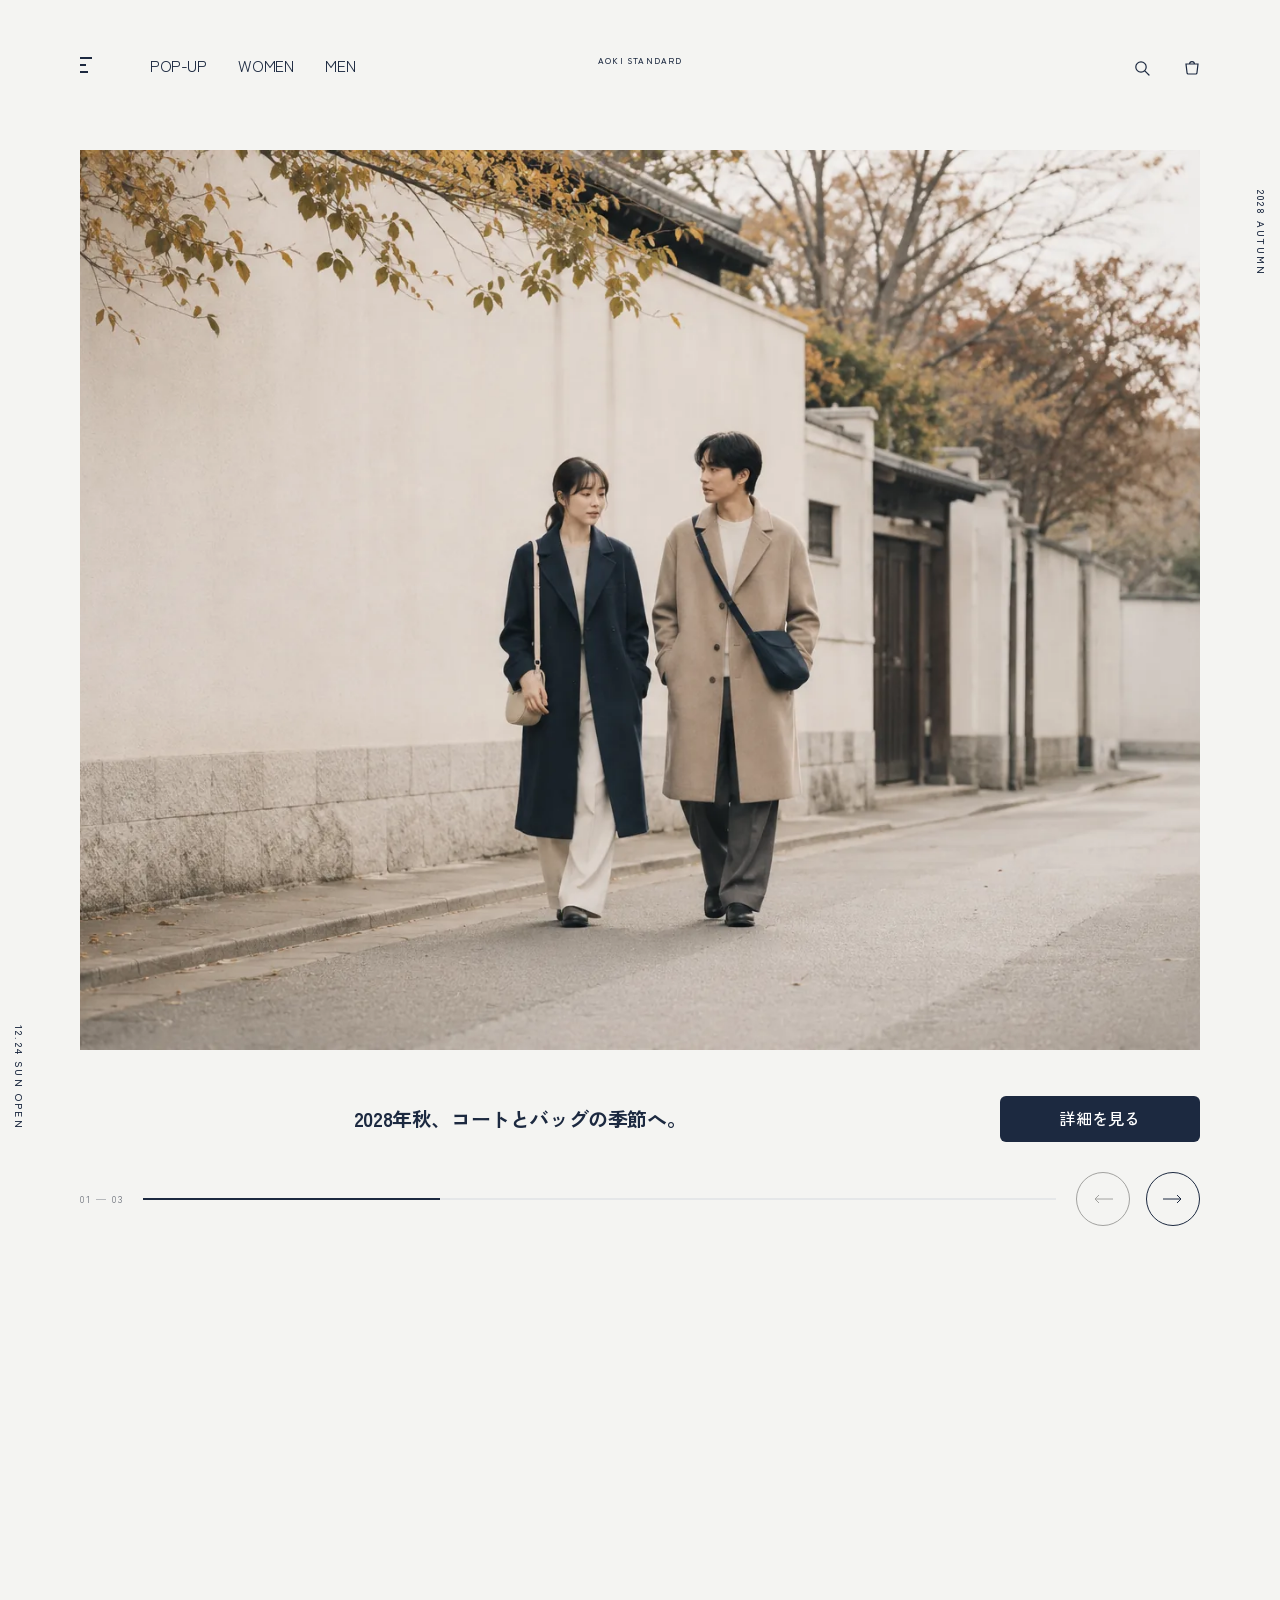
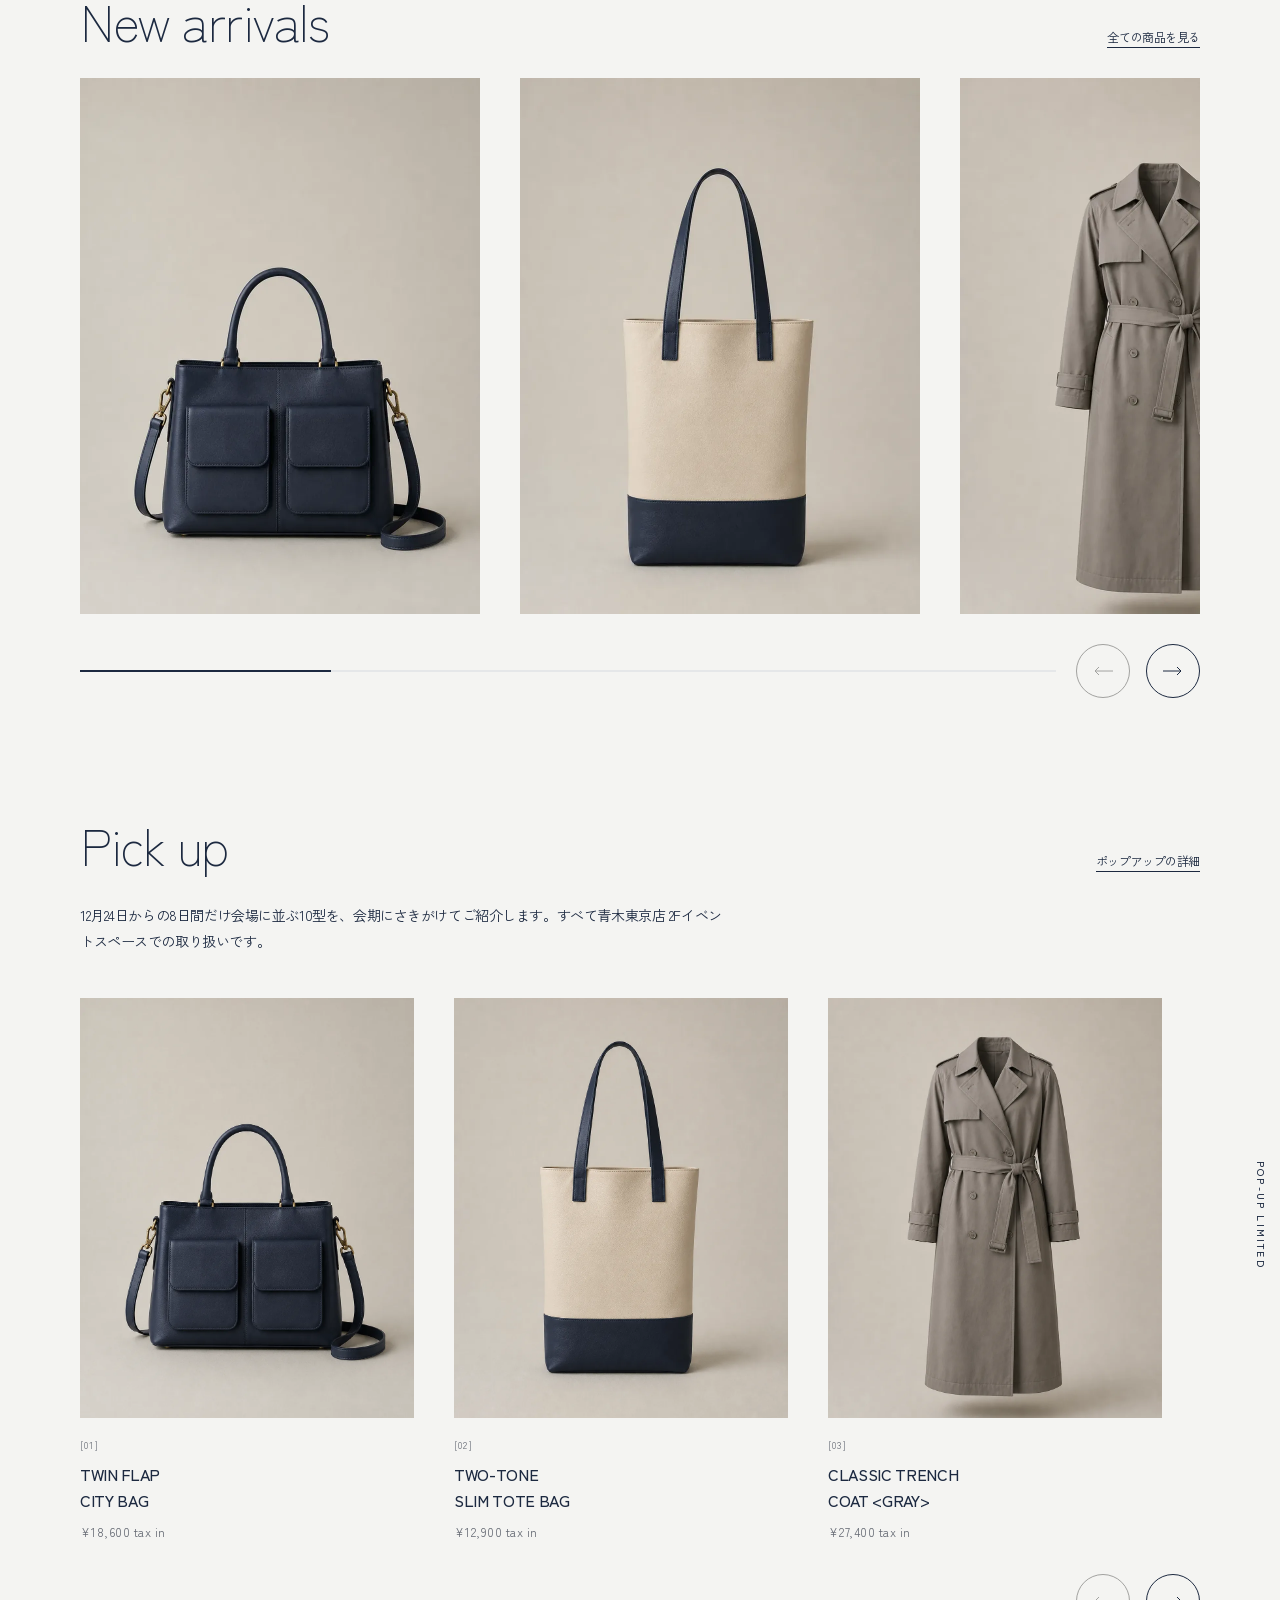
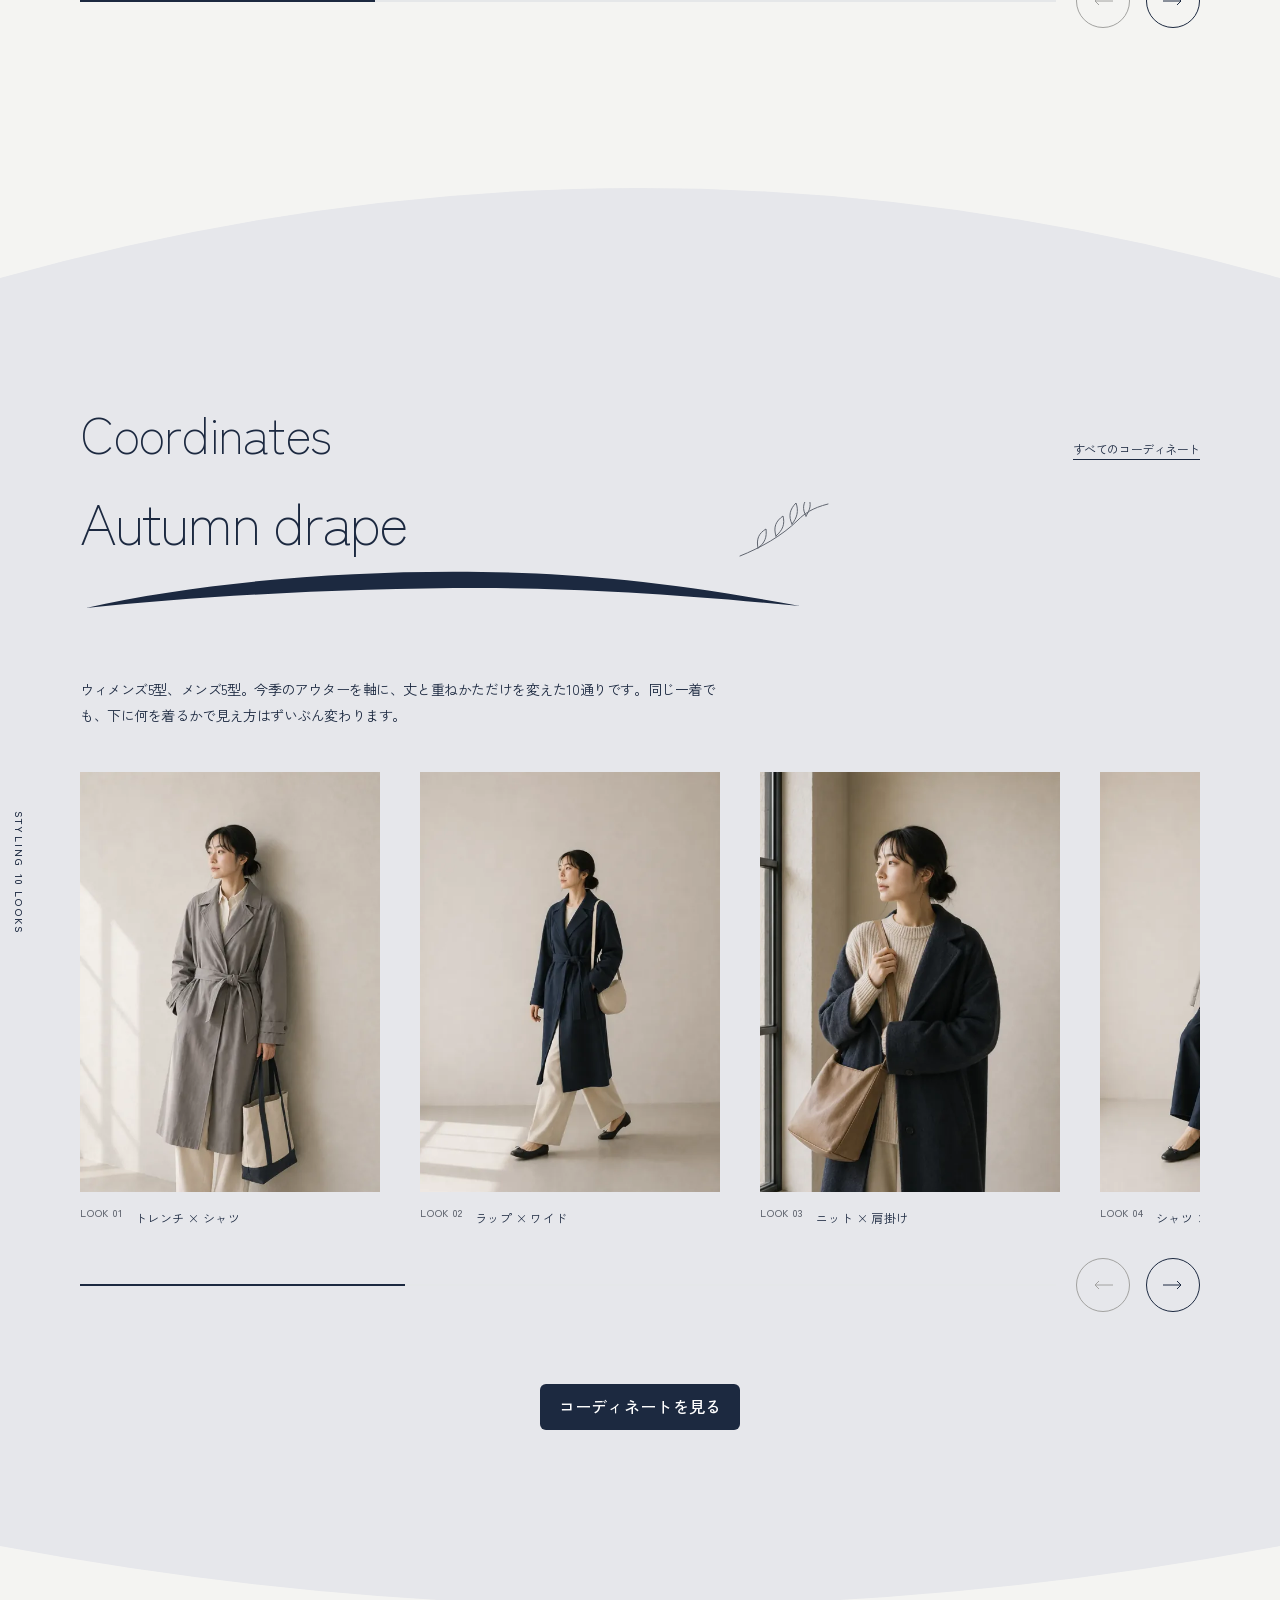
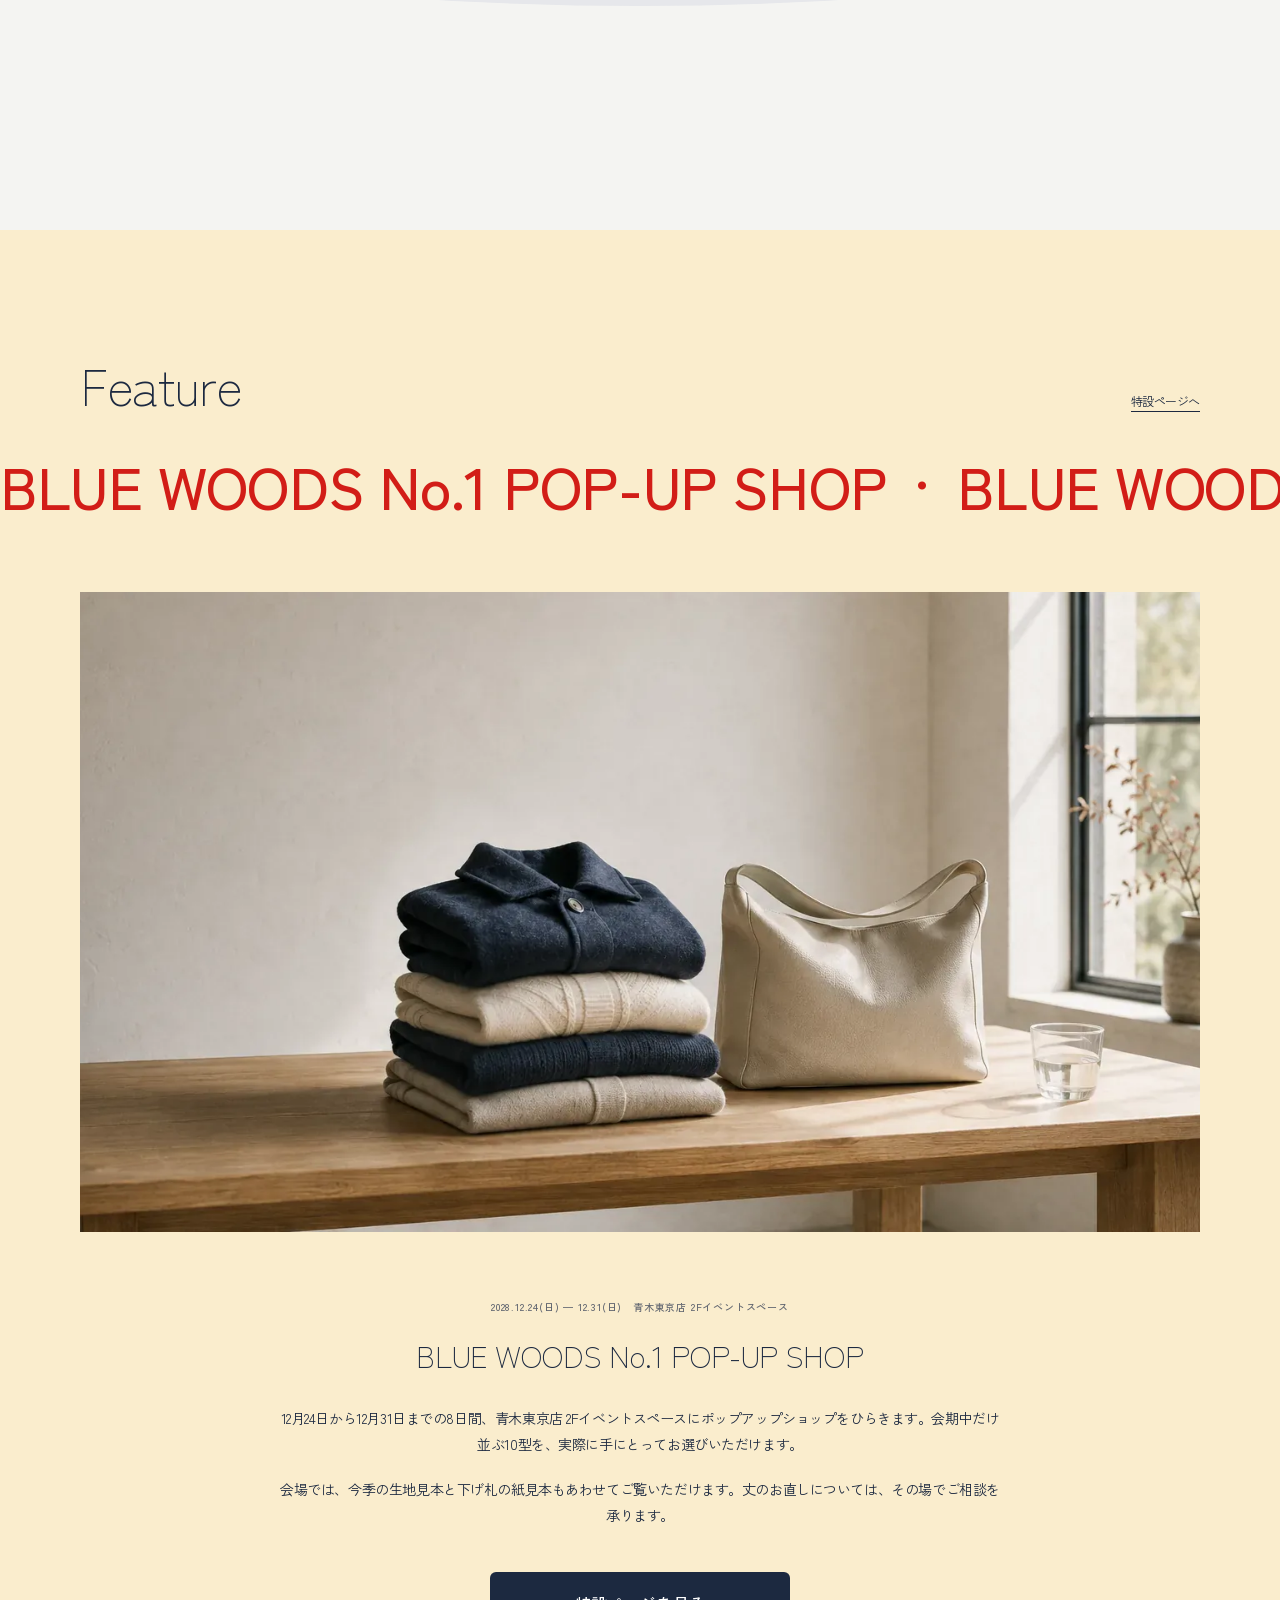
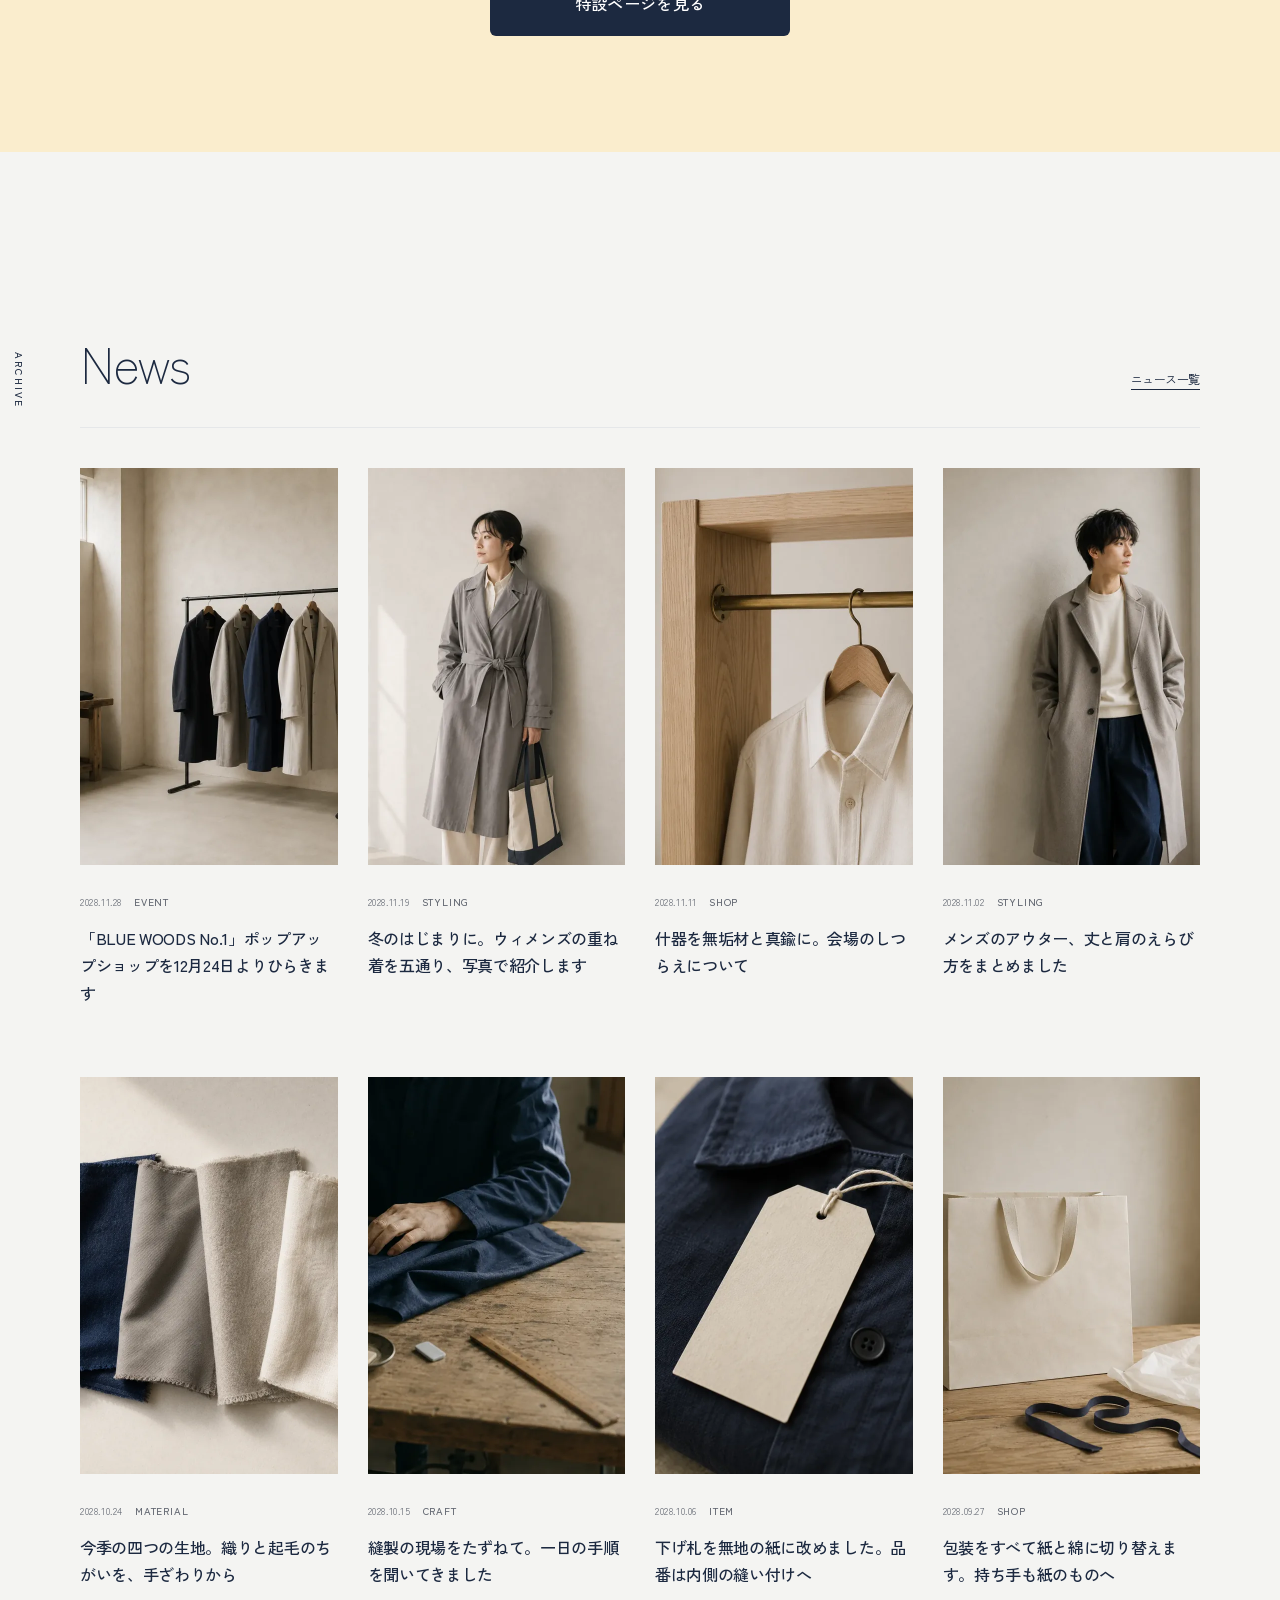
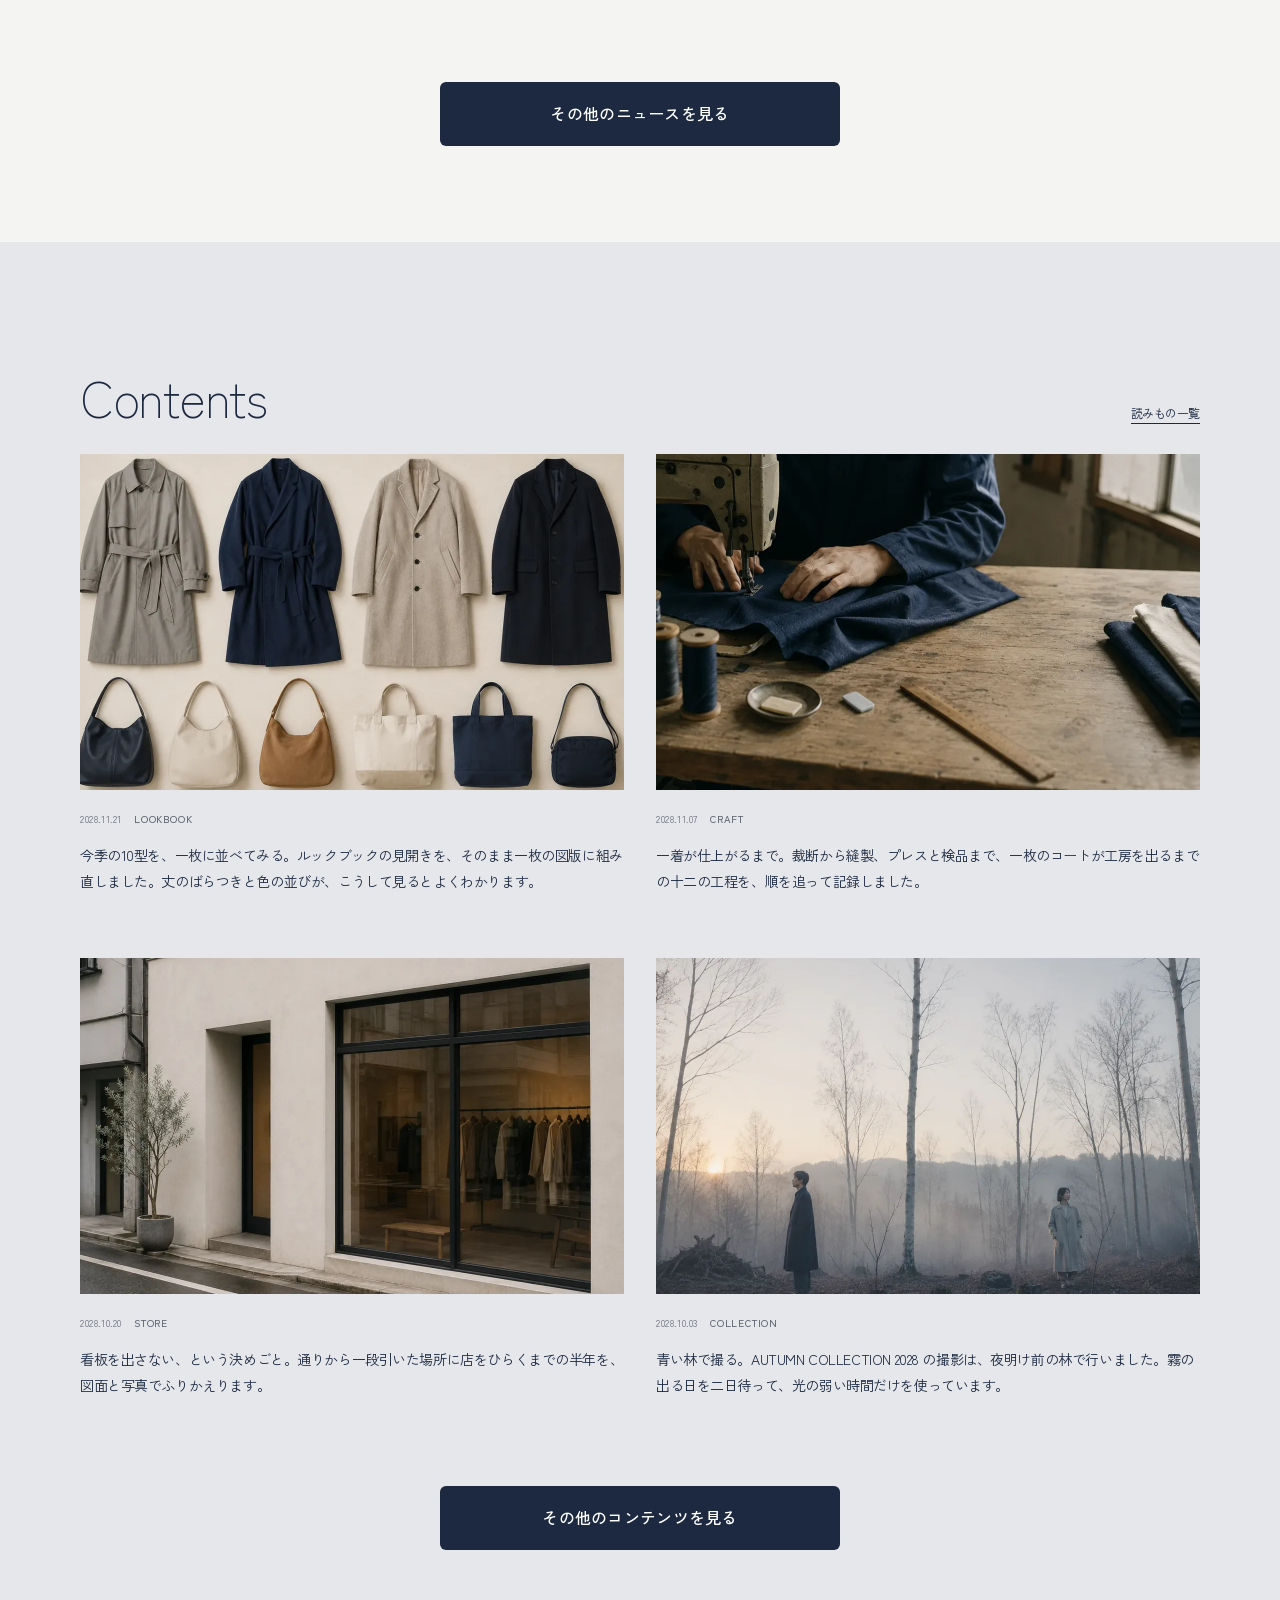
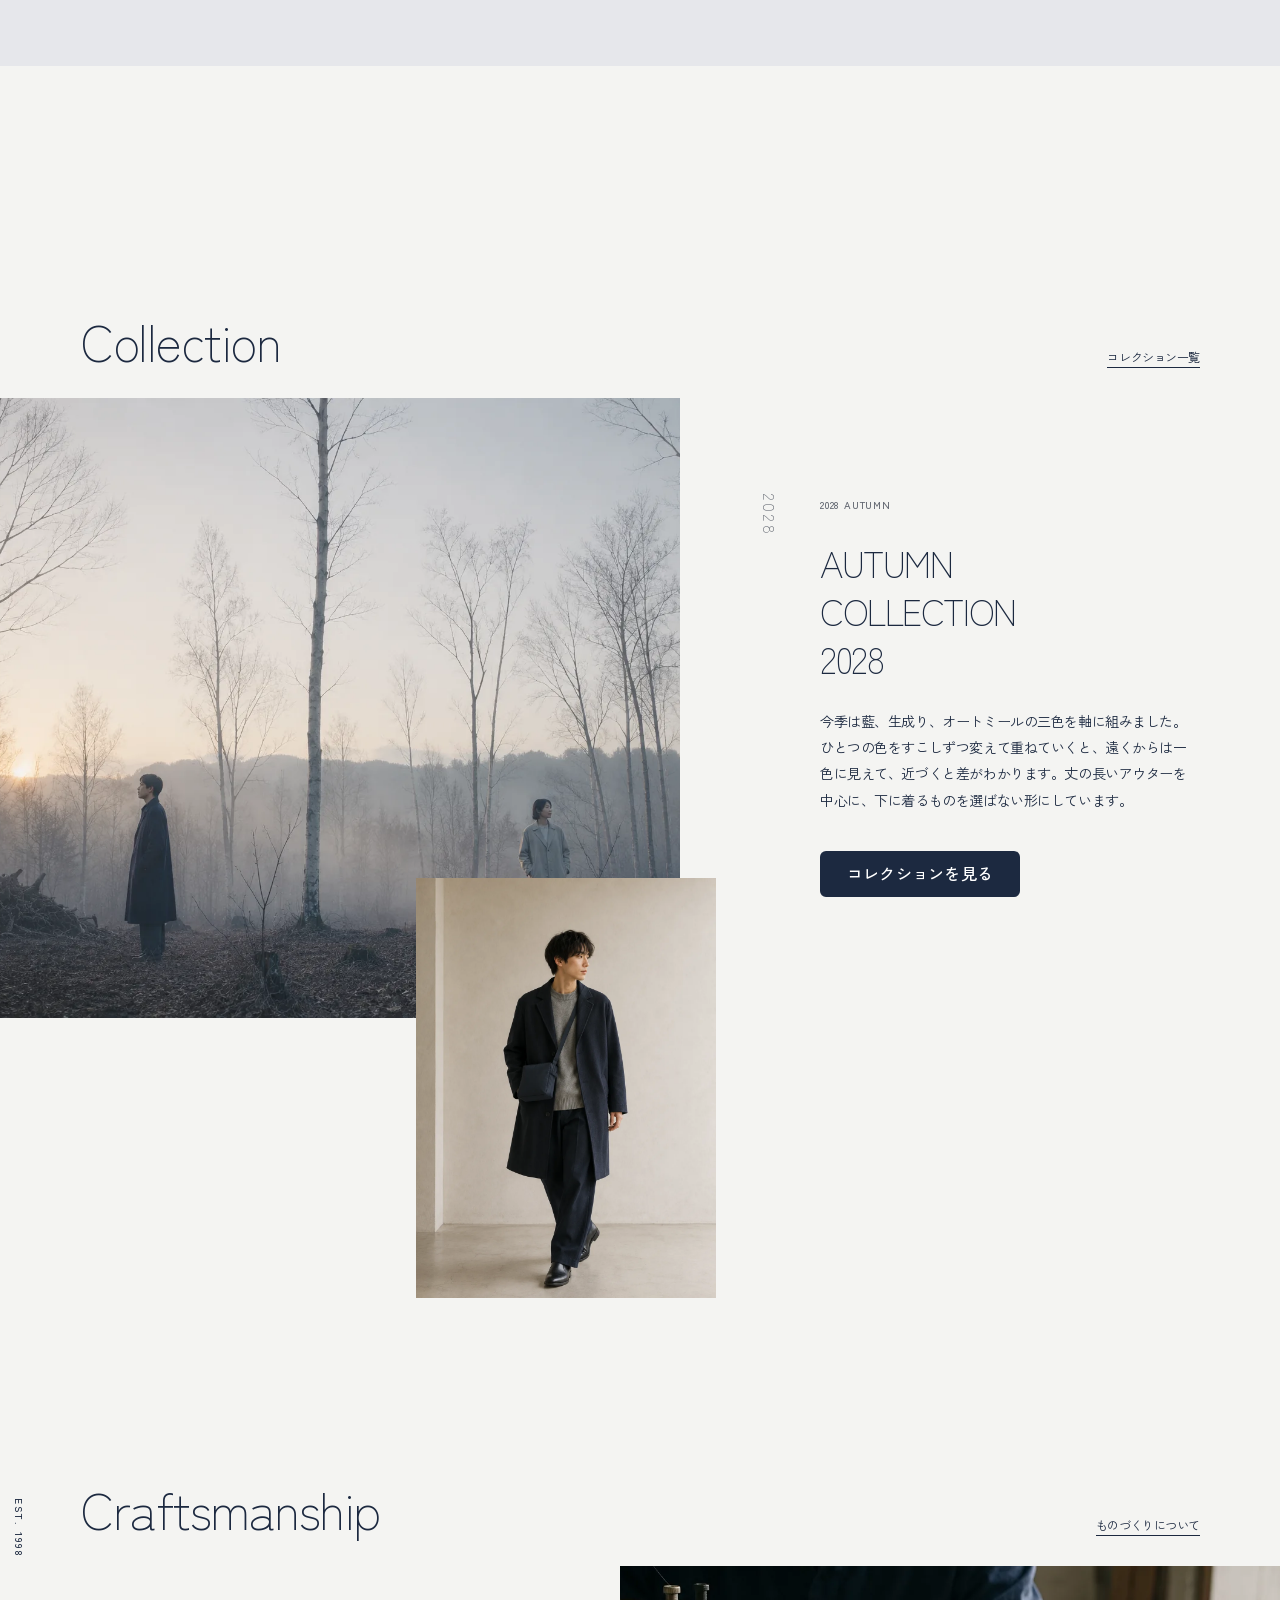
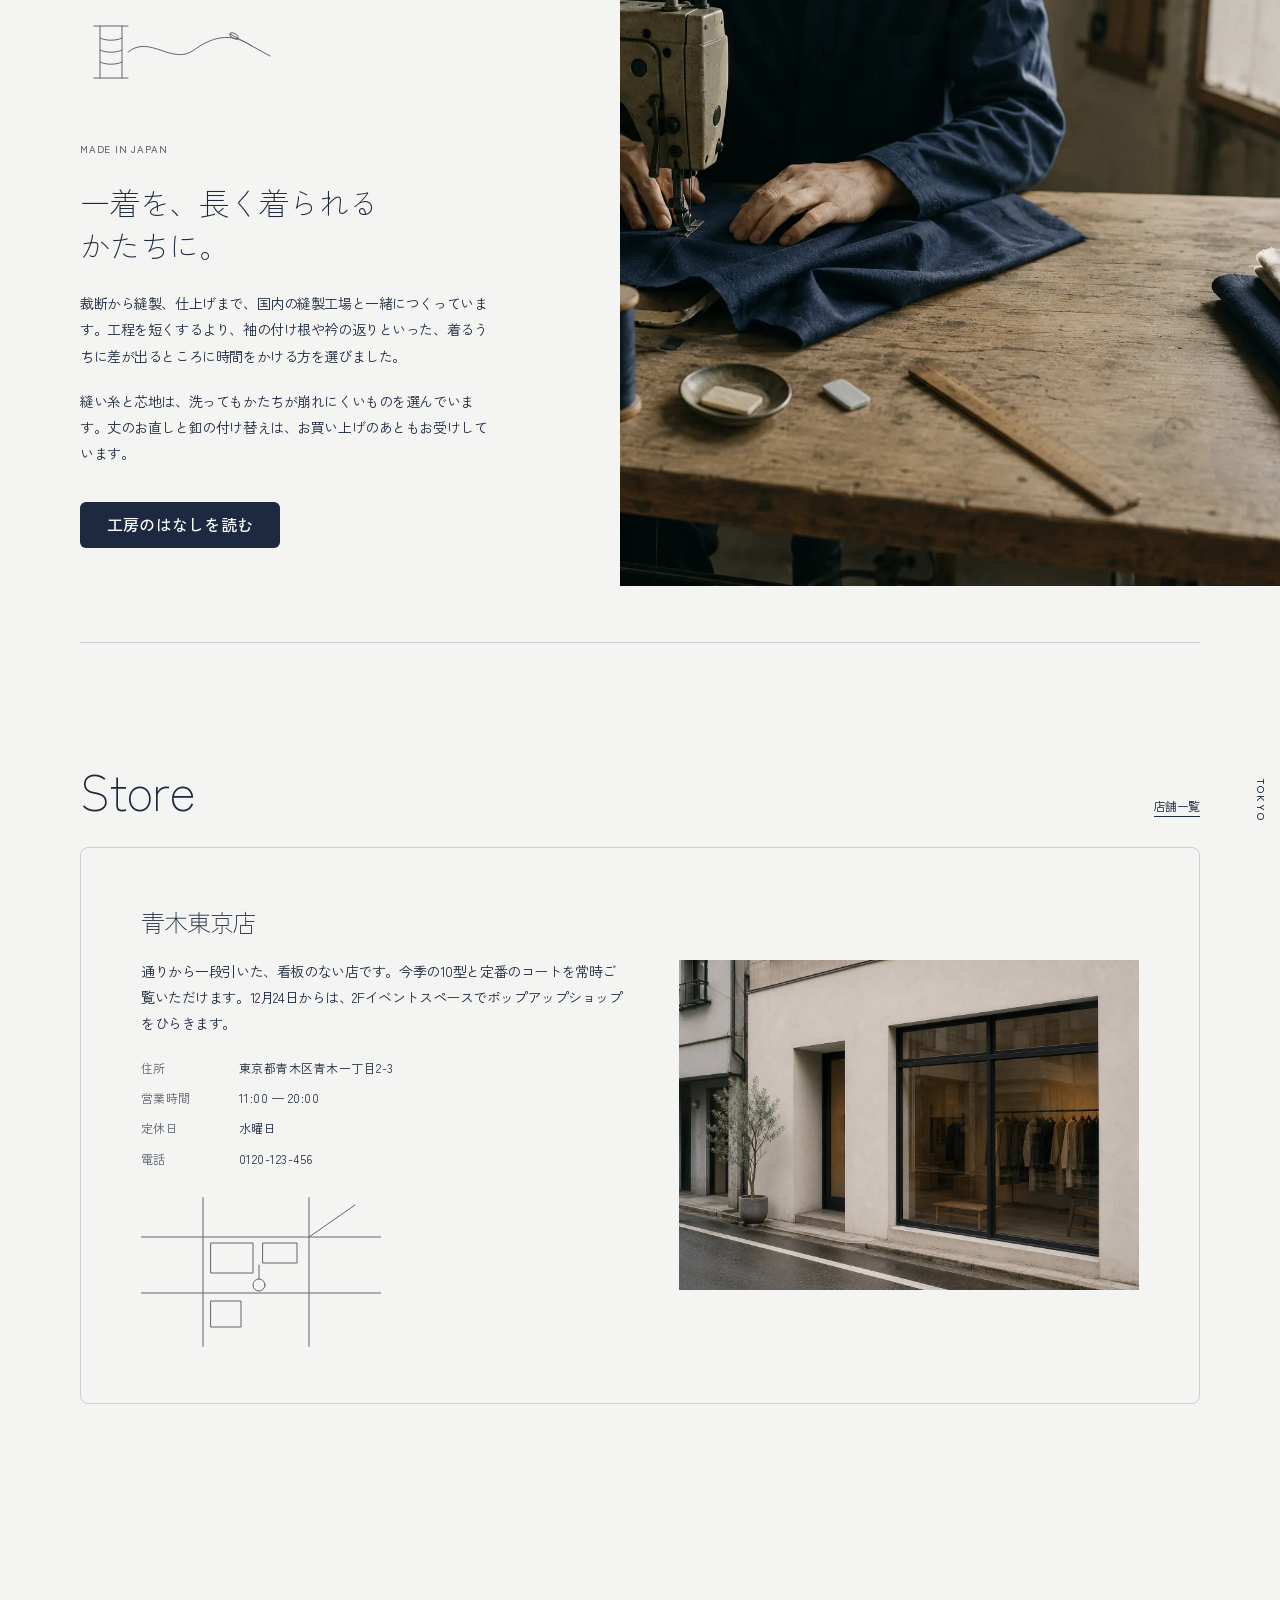
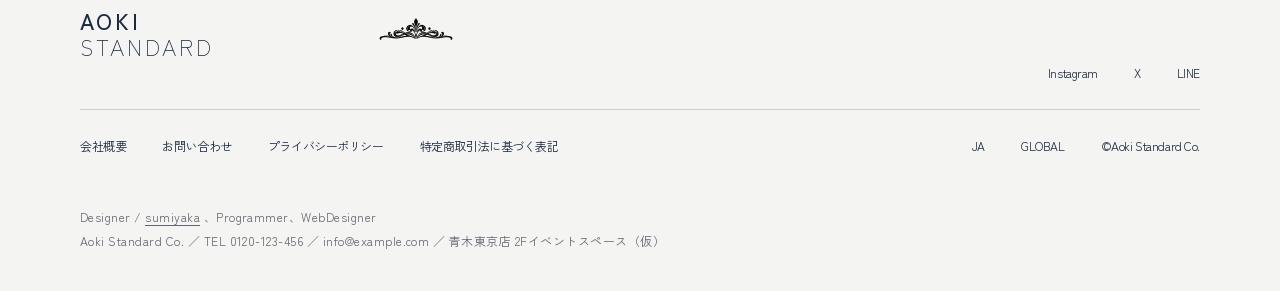
==== commit 441143f9: "Rebuild as a four-page brand site with a feature LP The site was a single 18,991px landing page carr" ====
--- a/index.html
+++ b/index.html
@@ -1,56 +1,945 @@
-<!DOCTYPE html><html lang="ja"><head><meta charset="utf-8"><meta name="viewport" content="width=device-width, initial-scale=1"><title>Aoki Standard Co.</title><link rel="preconnect" href="https://fonts.googleapis.com"><link rel="preconnect" href="https://fonts.gstatic.com" crossorigin><link rel="stylesheet" href="https://fonts.googleapis.com/css2?family=Playfair+Display:wght@400&display=swap"><link rel="stylesheet" href="./css/87sQEqPn.css" crossorigin><link rel="stylesheet" href="./css/phase1-image-clone.css?v=20260304e"></head><body><div id="phase1-opening-mask" aria-hidden="true"><div class="phase1-opening-brand"><img class="phase1-opening-brand-logo" width="600" height="400" src="./img/brand-mark.webp" alt="Aoki Standard Co. ???????"><span class="phase1-opening-brand-text">Aoki Standard Co.</span></div></div><div id="phase1-rotating-rings" aria-hidden="true">
-  <svg class="phase1-ring phase1-ring--small" viewBox="0 0 220 220" role="presentation" focusable="false">
-    <defs><path id="phase1-ring-path-small" d="M 110,110 m -78,0 a 78,78 0 1,1 156,0 a 78,78 0 1,1 -156,0"></path></defs>
-    <text><textPath href="#phase1-ring-path-small" startOffset="0%">Aoki Standard Co. ﾂｷ Aoki Standard Co. ﾂｷ Aoki Standard Co. ﾂｷ </textPath></text>
-  </svg>
-  <svg class="phase1-ring phase1-ring--mid" viewBox="0 0 360 360" role="presentation" focusable="false">
-    <defs><path id="phase1-ring-path-mid" d="M 180,180 m -132,0 a 132,132 0 1,1 264,0 a 132,132 0 1,1 -264,0"></path></defs>
-    <text><textPath href="#phase1-ring-path-mid" startOffset="0%">BLUE WOODS ﾂｷ BLUE WOODS ﾂｷ BLUE WOODS ﾂｷ BLUE WOODS ﾂｷ </textPath></text>
-  </svg>
-  <svg class="phase1-ring phase1-ring--outer" viewBox="0 0 560 560" role="presentation" focusable="false">
-    <defs><path id="phase1-ring-path-outer" d="M 280,280 m -214,0 a 214,214 0 1,1 428,0 a 214,214 0 1,1 -428,0"></path></defs>
-    <text><textPath href="#phase1-ring-path-outer" startOffset="0%">Aoki Standard Co. ﾂｷ Aoki Standard Co. ﾂｷ Aoki Standard Co. ﾂｷ Aoki Standard Co. ﾂｷ </textPath></text>
-  </svg>
-</div><div id="phase1-top-video" aria-hidden="true"></div><div id="phase1-image-clone"><div id="phase1-fixed-logo" aria-hidden="true"><img width="600" height="400" src="./img/brand-logo-bluewoods.webp" alt="BLUE WOODS ??"></div><div id="phase1-fixed-text-logo" aria-hidden="true">Aoki Standard Co.</div><section id="phase1-admin-message"><div class="phase1-message-inner"><div class="phase1-message-label">MESSAGE</div><div class="phase1-message-body">本セクションには、ブランドの世界観や今回のポップアップショップ開催の背景、イベントコンセプトなどを掲載する想定です。<br><br>期間限定という特別性を軸に、ブランドの哲学やプロダクトへの想い、来場者に体験してほしい価値を言語化することで、動画で醸成されたビジュアルイメージを言語的に補完する役割を担います。<br><br>実案件では、ブランドストーリー、シーズンテーマ、ポップアップ限定商品の訴求ポイント、開催地との関係性などを盛り込み、訪問者の感情導線を設計する構成を想定しています。</div></div></section><section id="phase1-message-visual" aria-label="message visual"><div class="phase1-message-visual-inner"><div class="phase1-message-visual-stack"><img class="phase1-message-visual-base" loading="lazy" width="1200" height="1692" src="./img/message-visual-base.webp" alt="MESSAGE?????????????"><div class="phase1-message-visual-overlay"><img class="phase1-message-visual-pc" loading="lazy" width="800" height="1200" src="./img/message-visual-overlay-pc.webp" alt="MESSAGE???????????????PC?"><img class="phase1-message-visual-sp" loading="lazy" width="300" height="450" src="./img/message-visual-overlay-sp.webp" alt="MESSAGE???????????????SP?"></div></div></div></section><section id="phase1-item-lineup" aria-label="ITEM LINE UP"><div class="phase1-item-lineup-title-wrap"><h2 class="phase1-item-lineup-title">ITEM LINE UP</h2></div><div class="phase1-item-lineup-body"><div class="phase1-item-lineup-item"><div class="phase1-item-lineup-stage"><div class="phase1-item-lineup-layer phase1-item-lineup-layer--a"><img loading="lazy" width="1200" height="1800" src="./img/item-lineup-group01-base.webp" alt="ITEM LINE UP 01?????????"></div><div class="phase1-item-lineup-layer phase1-item-lineup-layer--b"><img loading="lazy" width="1200" height="1800" src="./img/item-lineup-group01-base.webp" alt="ITEM LINE UP 01?????????"></div><div class="phase1-item-lineup-layer phase1-item-lineup-layer--c"><img loading="lazy" width="1200" height="1800" src="./img/item-lineup-group01-reveal.webp" alt="ITEM LINE UP 01????????"></div><div class="phase1-item-lineup-flow-copy-layer" aria-hidden="true"><article class="phase1-item-lineup-copy phase1-item-lineup-copy--01"><p class="phase1-item-lineup-copy-index">[01]</p><p class="phase1-item-lineup-copy-title">TWIN FLAP<br>CITY<br>BAG</p><p class="phase1-item-lineup-copy-price">&yen;18,600 tax in</p><a class="phase1-item-lineup-copy-view" href="./lp-to-ec.html" target="_blank" rel="noopener noreferrer">Uncover</a></article></div></div></div></div><div class="phase1-item-lineup-body phase1-item-lineup-body--flow-rd"><div class="phase1-item-lineup-item"><div class="phase1-item-lineup-stage"><div class="phase1-item-lineup-layer phase1-item-lineup-layer--a"><img loading="lazy" width="1200" height="1800" src="./img/item-lineup-group02-base.webp" alt="ITEM LINE UP 02-03?????????"></div><div class="phase1-item-lineup-layer phase1-item-lineup-layer--b"><img loading="lazy" width="1200" height="1800" src="./img/item-lineup-group02-base.webp" alt="ITEM LINE UP 02-03?????????"></div><div class="phase1-item-lineup-layer phase1-item-lineup-layer--c"><img loading="lazy" width="1200" height="1800" src="./img/item-lineup-group02-reveal.webp" alt="ITEM LINE UP 02-03????????"></div><div class="phase1-item-lineup-flow-copy-layer" aria-hidden="true"><article class="phase1-item-lineup-copy phase1-item-lineup-copy--02"><p class="phase1-item-lineup-copy-index">[02]</p><p class="phase1-item-lineup-copy-title">TWO-TONE<br>SLIM TOTE<br>BAG</p><p class="phase1-item-lineup-copy-price">&yen;12,900 tax in</p><a class="phase1-item-lineup-copy-view" href="./lp-to-ec.html" target="_blank" rel="noopener noreferrer">Uncover</a></article><article class="phase1-item-lineup-copy phase1-item-lineup-copy--03"><p class="phase1-item-lineup-copy-index">[03]</p><p class="phase1-item-lineup-copy-title">CLASSIC<br>TRENCH<br>COAT &lt;GRAY&gt;</p><p class="phase1-item-lineup-copy-price">&yen;27,400 tax in</p><a class="phase1-item-lineup-copy-view" href="./lp-to-ec.html" target="_blank" rel="noopener noreferrer">Uncover</a></article></div></div></div></div><div class="phase1-item-lineup-body"><div class="phase1-item-lineup-item"><div class="phase1-item-lineup-stage"><div class="phase1-item-lineup-layer phase1-item-lineup-layer--a"><img loading="lazy" width="1200" height="1800" src="./img/item-lineup-group03-base.webp" alt="ITEM LINE UP 04-05?????????"></div><div class="phase1-item-lineup-layer phase1-item-lineup-layer--b"><img loading="lazy" width="1200" height="1800" src="./img/item-lineup-group03-base.webp" alt="ITEM LINE UP 04-05?????????"></div><div class="phase1-item-lineup-layer phase1-item-lineup-layer--c"><img loading="lazy" width="1200" height="1800" src="./img/item-lineup-group03-reveal.webp" alt="ITEM LINE UP 04-05????????"></div><div class="phase1-item-lineup-flow-copy-layer" aria-hidden="true"><article class="phase1-item-lineup-copy phase1-item-lineup-copy--04"><p class="phase1-item-lineup-copy-index">[04]</p><p class="phase1-item-lineup-copy-title">CURVE<br>MINI SHOULDER<br>BAG</p><p class="phase1-item-lineup-copy-price">&yen;16,800 tax in</p><a class="phase1-item-lineup-copy-view" href="./lp-to-ec.html" target="_blank" rel="noopener noreferrer">Uncover</a></article><article class="phase1-item-lineup-copy phase1-item-lineup-copy--05"><p class="phase1-item-lineup-copy-index">[05]</p><p class="phase1-item-lineup-copy-title">SOFT BELT<br>LONG<br>COAT &lt;BLUE&gt;</p><p class="phase1-item-lineup-copy-price">&yen;24,700 tax in</p><a class="phase1-item-lineup-copy-view" href="./lp-to-ec.html" target="_blank" rel="noopener noreferrer">Uncover</a></article></div></div></div></div><div class="phase1-item-lineup-body phase1-item-lineup-body--flow-rd"><div class="phase1-item-lineup-item"><div class="phase1-item-lineup-stage"><div class="phase1-item-lineup-layer phase1-item-lineup-layer--a"><img loading="lazy" width="1200" height="1800" src="./img/item-lineup-group04-base.webp" alt="ITEM LINE UP 06?????????"></div><div class="phase1-item-lineup-layer phase1-item-lineup-layer--b"><img loading="lazy" width="1200" height="1800" src="./img/item-lineup-group04-base.webp" alt="ITEM LINE UP 06?????????"></div><div class="phase1-item-lineup-layer phase1-item-lineup-layer--c"><img loading="lazy" width="1200" height="1800" src="./img/item-lineup-group04-reveal.webp" alt="ITEM LINE UP 06????????"></div><div class="phase1-item-lineup-flow-copy-layer" aria-hidden="true"><article class="phase1-item-lineup-copy phase1-item-lineup-copy--06"><p class="phase1-item-lineup-copy-index">[06]</p><p class="phase1-item-lineup-copy-title">SINGLE<br>OVER<br>COAT</p><p class="phase1-item-lineup-copy-price">&yen;29,300 tax in</p><a class="phase1-item-lineup-copy-view" href="./lp-to-ec.html" target="_blank" rel="noopener noreferrer">Uncover</a></article></div></div></div></div><div class="phase1-item-lineup-body phase1-item-lineup-body--pair-31f22"><div class="phase1-item-lineup-item"><div class="phase1-item-lineup-stage"><div class="phase1-item-lineup-layer phase1-item-lineup-layer--a"><img loading="lazy" width="1200" height="1800" src="./img/item-lineup-group05-base.webp" alt="ITEM LINE UP 07-08?????????"></div><div class="phase1-item-lineup-layer phase1-item-lineup-layer--b"><img loading="lazy" width="1200" height="1800" src="./img/item-lineup-group05-base.webp" alt="ITEM LINE UP 07-08?????????"></div><div class="phase1-item-lineup-layer phase1-item-lineup-layer--c"><img loading="lazy" width="1200" height="1800" src="./img/item-lineup-group05-reveal.webp" alt="ITEM LINE UP 07-08????????"></div><div class="phase1-item-lineup-flow-copy-layer" aria-hidden="true"><article class="phase1-item-lineup-copy phase1-item-lineup-copy--07"><p class="phase1-item-lineup-copy-index">[07]</p><p class="phase1-item-lineup-copy-title">TAILORED<br>WOOL<br>COAT</p><p class="phase1-item-lineup-copy-price">&yen;22,800 tax in</p><a class="phase1-item-lineup-copy-view" href="./lp-to-ec.html" target="_blank" rel="noopener noreferrer">Uncover</a></article><article class="phase1-item-lineup-copy phase1-item-lineup-copy--08"><p class="phase1-item-lineup-copy-index">[08]</p><p class="phase1-item-lineup-copy-title">SOFT<br>LEATHER<br>BAG</p><p class="phase1-item-lineup-copy-price">&yen;11,600 tax in</p><a class="phase1-item-lineup-copy-view" href="./lp-to-ec.html" target="_blank" rel="noopener noreferrer">Uncover</a></article></div></div></div></div><div class="phase1-item-lineup-body phase1-item-lineup-body--flow-rd"><div class="phase1-item-lineup-item"><div class="phase1-item-lineup-stage"><div class="phase1-item-lineup-layer phase1-item-lineup-layer--a"><img loading="lazy" width="1200" height="1800" src="./img/item-lineup-group06-base.webp" alt="ITEM LINE UP 09-10?????????"></div><div class="phase1-item-lineup-layer phase1-item-lineup-layer--b"><img loading="lazy" width="1200" height="1800" src="./img/item-lineup-group06-base.webp" alt="ITEM LINE UP 09-10?????????"></div><div class="phase1-item-lineup-layer phase1-item-lineup-layer--c"><img loading="lazy" width="1200" height="1800" src="./img/item-lineup-group06-reveal.webp" alt="ITEM LINE UP 09-10????????"></div><div class="phase1-item-lineup-flow-copy-layer" aria-hidden="true"><article class="phase1-item-lineup-copy phase1-item-lineup-copy--09"><p class="phase1-item-lineup-copy-index">[09]</p><p class="phase1-item-lineup-copy-title">2WAY NYLON<br>CROSS BAG</p><p class="phase1-item-lineup-copy-price">&yen;19,200 tax in</p><a class="phase1-item-lineup-copy-view" href="./lp-to-ec.html" target="_blank" rel="noopener noreferrer">Uncover</a></article><article class="phase1-item-lineup-copy phase1-item-lineup-copy--10"><p class="phase1-item-lineup-copy-index">[10]</p><p class="phase1-item-lineup-copy-title">FRONT POCKET<br>SHOULDER BAG</p><p class="phase1-item-lineup-copy-price">&yen;14,500 tax in</p><a class="phase1-item-lineup-copy-view" href="./lp-to-ec.html" target="_blank" rel="noopener noreferrer">Uncover</a></article></div></div></div></div></section><section id="phase1-left-overlay" aria-label="left overlay visual"><div class="phase1-left-overlay-stage"><div class="phase1-left-overlay-layer phase1-left-overlay-layer--a"><img loading="lazy" width="600" height="600" src="./img/left-overlay-profile.webp" alt="????????????????"></div><div class="phase1-left-overlay-layer phase1-left-overlay-layer--b"><img loading="lazy" width="600" height="600" src="./img/left-overlay-profile.webp" alt="????????????????"></div><div class="phase1-left-overlay-layer phase1-left-overlay-layer--c"><img loading="lazy" width="600" height="600" src="./img/left-overlay-profile.webp" alt="????????????????"></div></div><div class="phase1-left-overlay-copy"><p class="phase1-left-overlay-role">Designer</p><h3 class="phase1-left-overlay-name">okiaoki</h3><p class="phase1-left-overlay-desc">Programmer&#12289;WebDesigner&#12289;</p><div class="phase1-left-overlay-links"><a class="phase1-left-overlay-x" href="https://x.com/okiaoki74" target="_blank" rel="noopener noreferrer" aria-label="X (okiaoki74)"><span class="phase1-left-overlay-x-icon" aria-hidden="true"></span></a></div></div></section><section id="phase1-information-text" aria-label="INFORMATION"><h2>INFORMATION</h2><div class="phase1-information-visual"><div class="phase1-information-stage"><div class="phase1-information-layer phase1-information-layer--a"><img loading="lazy" width="1000" height="667" src="./img/information-visual-main.webp" alt="INFORMATION???????????"></div><div class="phase1-information-layer phase1-information-layer--b"><img loading="lazy" width="1000" height="667" src="./img/information-visual-main.webp" alt="INFORMATION???????????"></div><div class="phase1-information-layer phase1-information-layer--c"><img loading="lazy" width="1000" height="667" src="./img/information-visual-main.webp" alt="INFORMATION???????????"></div></div></div><div class="phase1-information-copy"><p>12/24(日)より青木東京店 2Fイベントスペースにて、ポップアップショップを開催いたします。<br>BLUE WOODS No.1の魅力的な世界観とともにお買い物をお楽しみいただけます。</p></div></section><footer id="phase1-site-footer" aria-label="footer"><a class="phase1-site-footer-more" href="./lp-to-ec.html" target="_blank" rel="noopener noreferrer"><span class="phase1-site-footer-more-text">See More Details</span><span class="phase1-site-footer-arrow" aria-hidden="true"></span></a><div class="phase1-site-footer-date"><span class="phase1-site-footer-date-main">2525.12.24</span><span class="phase1-site-footer-date-sub">(mon)</span><span class="phase1-site-footer-divider" aria-hidden="true"></span><span class="phase1-site-footer-date-main">12.31</span><span class="phase1-site-footer-date-sub">(mon)</span></div><div class="phase1-site-footer-mark"><img loading="lazy" width="600" height="400" src="./img/brand-mark.webp" alt="Aoki Standard Co. ???????"></div><p class="phase1-site-footer-name">Aoki Standard Co.</p></footer></div><script src="./js/phase1-top-video.js?v=20260228a"></script><script src="./js/phase1-message-visual-appear.js?v=20260228a"></script><script src="./js/phase1-left-overlay-appear.js?v=20260301b"></script><script src="./js/phase1-item-lineup-appear.js?v=20260304b"></script><script src="./js/phase1-information-appear.js?v=20260301b"></script><script src="./js/phase1-single-scroll-fix.js?v=20260303c"></script></body></html>
-
-
-
-
-
-
-
-
-
-
-
-
-
-
-
-
-
-
-
-
-
-
-
-
-
-
-
-
-
-
-
-
-
-
-
-
-
-
-
-
-
-
+<!DOCTYPE html>
+<html lang="ja">
+<head>
+<meta charset="utf-8">
+<meta name="viewport" content="width=device-width, initial-scale=1, viewport-fit=cover">
+
+<title>Aoki Standard Co.｜2028 Autumn Collection</title>
+<meta name="description" content="コートとバッグを軸に、国内の縫製工場とものづくりを続ける Aoki Standard Co. の公式サイト。2028 Autumn Collection、コーディネート、ポップアップショップ「BLUE WOODS No.1」の情報をご覧いただけます。">
+<link rel="canonical" href="https://sumiyakaa.github.io/lp-aoki-standard/">
+
+<meta property="og:type" content="website">
+<meta property="og:site_name" content="Aoki Standard Co.">
+<meta property="og:title" content="Aoki Standard Co.｜2028 Autumn Collection">
+<meta property="og:description" content="コートとバッグを軸に、国内の縫製工場とものづくりを続けるブランドです。2028 Autumn Collection と、12月開催のポップアップショップ「BLUE WOODS No.1」のご案内。">
+<meta property="og:url" content="https://sumiyakaa.github.io/lp-aoki-standard/">
+<meta property="og:image" content="https://sumiyakaa.github.io/lp-aoki-standard/img/ogp.jpg">
+<meta name="twitter:card" content="summary_large_image">
+
+<meta name="theme-color" content="#F4F4F2">
+<link rel="icon" href="favicon.svg" type="image/svg+xml">
+<link rel="apple-touch-icon" href="apple-touch-icon.png">
+
+<!-- Runs before paint: motion.css only hides things once this lands. -->
+<script>document.documentElement.classList.add('js');</script>
+
+<link rel="preconnect" href="https://fonts.googleapis.com">
+<link rel="preconnect" href="https://fonts.gstatic.com" crossorigin>
+<link rel="stylesheet" href="https://fonts.googleapis.com/css2?family=Zen+Kaku+Gothic+New:wght@300;400;500;700&display=swap">
+
+<link rel="stylesheet" href="css/base.css">
+<link rel="stylesheet" href="css/motion.css">
+<link rel="stylesheet" href="css/page-index.css">
+
+<script src="js/main.js" defer></script>
+<script src="js/reveal.js" defer></script>
+
+<script type="application/ld+json">
+{
+  "@context": "https://schema.org",
+  "@type": "Organization",
+  "name": "Aoki Standard Co.",
+  "url": "https://sumiyakaa.github.io/lp-aoki-standard/",
+  "logo": "https://sumiyakaa.github.io/lp-aoki-standard/img/ogp.jpg",
+  "description": "コートとバッグを軸に、国内の縫製工場とものづくりを続ける衣料ブランド。",
+  "telephone": "0120-123-456",
+  "email": "info@example.com"
+}
+</script>
+</head>
+
+<body data-page="index">
+<a class="visually-hidden" href="#main">本文へスキップ</a>
+
+<header class="site-header" id="site-header" data-visible="true" data-scroll="false">
+  <div class="site-header__inner">
+
+    <a class="site-header__logo" href="index.html" aria-label="Aoki Standard Co. トップへ">
+      <svg viewBox="0 0 168 34" width="168" height="34" aria-hidden="true" focusable="false">
+        <text x="0" y="23" font-family="'Zen Kaku Gothic New', sans-serif" font-size="17"
+              font-weight="500" letter-spacing="2.4" fill="currentColor">AOKI STANDARD</text>
+      </svg>
+    </a>
+
+    <div class="site-header__left">
+      <button class="menu-button" type="button" aria-label="メニューを開く" aria-expanded="false" aria-controls="site-menu">
+        <span></span><span></span><span></span>
+      </button>
+      <nav aria-label="主要">
+        <ul class="site-header__links">
+          <li><a href="popup.html">POP-UP</a></li>
+          <li><a href="women.html">WOMEN</a></li>
+          <li><a href="men.html">MEN</a></li>
+        </ul>
+      </nav>
+    </div>
+
+    <div class="site-header__right">
+      <button class="site-header__icon" type="button" aria-label="検索">
+        <svg viewBox="0 0 16 16" width="16" height="16" aria-hidden="true" focusable="false">
+          <circle cx="7" cy="7" r="5.2" fill="none" stroke="currentColor" stroke-width="1.2"/>
+          <path d="M10.8 10.8 15 15" fill="none" stroke="currentColor" stroke-width="1.2" stroke-linecap="round"/>
+        </svg>
+      </button>
+      <button class="site-header__icon" type="button" aria-label="カート（0点）">
+        <svg viewBox="0 0 16 16" width="16" height="16" aria-hidden="true" focusable="false">
+          <path d="M2 4h12l-1.1 9.2a1 1 0 0 1-1 .8H4.1a1 1 0 0 1-1-.8Z" fill="none" stroke="currentColor" stroke-width="1.2"/>
+          <path d="M5.6 4a2.4 2.4 0 0 1 4.8 0" fill="none" stroke="currentColor" stroke-width="1.2"/>
+        </svg>
+      </button>
+    </div>
+
+  </div>
+  <nav class="site-menu" id="site-menu" aria-label="メニュー" hidden>
+    <ul>
+      <li><a href="index.html">TOP</a></li>
+      <li><a href="popup.html">POP-UP</a></li>
+      <li><a href="women.html">WOMEN</a></li>
+      <li><a href="men.html">MEN</a></li>
+    </ul>
+  </nav>
+</header>
+
+<main class="site-main" id="main">
+
+  <!-- ======================================================================
+       1 — KEY VISUAL
+       Three 1120-square plates, scrolled natively with snap points. The two
+       runs of vertical type hang in the page gutter, outside the column —
+       the anchor's densest small device, and the reason its margins never
+       read as empty.
+       ====================================================================== -->
+  <section class="section kv" id="keyvisual" aria-labelledby="kv-title">
+    <span class="edge-label edge-label--right" aria-hidden="true">2028 AUTUMN</span>
+    <span class="edge-label edge-label--left edge-label--low" aria-hidden="true">12.24 SUN OPEN</span>
+
+    <div class="narrow">
+      <div class="rail-block" data-rail>
+        <div class="rail kv__rail" data-rail-track>
+
+          <article class="kv__slide">
+            <figure class="kv__figure">
+              <img src="img/kv/kv01.webp" width="1536" height="1024" decoding="async" fetchpriority="high"
+                   alt="秋の朝の路地を並んで歩く二人。ロングコートを着たキービジュアル">
+            </figure>
+            <div class="kv__foot">
+              <h1 class="kv__title lead" id="kv-title">2028年秋、<br class="br-sp">コートとバッグの季節へ。</h1>
+              <a class="btn" href="popup.html">詳細を見る</a>
+            </div>
+          </article>
+
+          <article class="kv__slide">
+            <figure class="kv__figure">
+              <img src="img/kv/kv02.webp" width="1536" height="1024" loading="lazy" decoding="async"
+                   alt="窓辺の長机に、たたんだコートとニット、革のバッグを並べた静物のキービジュアル">
+            </figure>
+            <div class="kv__foot">
+              <p class="kv__title lead">今季の10型を、<br class="br-sp">一枚のテーブルの上に。</p>
+              <a class="btn" href="popup.html">ラインナップを見る</a>
+            </div>
+          </article>
+
+          <article class="kv__slide">
+            <figure class="kv__figure">
+              <img src="img/kv/kv03.webp" width="1536" height="1024" loading="lazy" decoding="async"
+                   alt="窓辺の椅子に腰かけ、藍色のロングコートをまとった人物のキービジュアル">
+            </figure>
+            <div class="kv__foot">
+              <p class="kv__title lead">窓辺のひかりと、<br class="br-sp">一枚のロングコート。</p>
+              <a class="btn" href="women.html">ウィメンズを見る</a>
+            </div>
+          </article>
+
+        </div>
+
+        <div class="rail__controls">
+          <p class="kv__count" aria-hidden="true">01 — 03</p>
+          <div class="rail__progress"><span data-rail-fill style="width:33.33%"></span></div>
+          <div class="rail__nav">
+            <button class="arrow arrow--prev" type="button" aria-label="前のキービジュアル" aria-disabled="true" data-rail-prev>
+              <svg viewBox="0 0 20 10" width="20" height="10" aria-hidden="true" focusable="false">
+                <path d="M0 5h18M14 1l4 4-4 4" fill="none" stroke="currentColor" stroke-width="1"/>
+              </svg>
+            </button>
+            <button class="arrow" type="button" aria-label="次のキービジュアル" data-rail-next>
+              <svg viewBox="0 0 20 10" width="20" height="10" aria-hidden="true" focusable="false">
+                <path d="M0 5h18M14 1l4 4-4 4" fill="none" stroke="currentColor" stroke-width="1"/>
+              </svg>
+            </button>
+          </div>
+        </div>
+      </div>
+    </div>
+  </section>
+
+
+  <!-- ======================================================================
+       2 — NEW ARRIVALS
+       The anchor's product cards carry no caption at all — base.css hides the
+       body for that reason — so the name lives in the alt text instead.
+       ====================================================================== -->
+  <section class="section section--hero-gap" id="new-arrivals" aria-labelledby="h-new">
+    <div class="container">
+
+      <div class="section__head" data-reveal>
+        <h2 class="section-title" id="h-new">New arrivals</h2>
+        <a class="section__more" href="popup.html">全ての商品を見る</a>
+      </div>
+
+      <div class="rail-block" data-rail data-reveal>
+        <div class="rail" data-rail-track>
+
+          <article class="card card--product">
+            <a href="popup.html">
+              <div class="card__media"><img src="img/item/item01-card.webp" width="800" height="1072" loading="lazy" decoding="async" alt="TWIN FLAP CITY BAG"></div>
+            </a>
+          </article>
+
+          <article class="card card--product">
+            <a href="popup.html">
+              <div class="card__media"><img src="img/item/item02-card.webp" width="800" height="1072" loading="lazy" decoding="async" alt="TWO-TONE SLIM TOTE BAG"></div>
+            </a>
+          </article>
+
+          <article class="card card--product">
+            <a href="popup.html">
+              <div class="card__media"><img src="img/item/item03-card.webp" width="800" height="1072" loading="lazy" decoding="async" alt="CLASSIC TRENCH COAT &lt;GRAY&gt;"></div>
+            </a>
+          </article>
+
+          <article class="card card--product">
+            <a href="popup.html">
+              <div class="card__media"><img src="img/item/item04-card.webp" width="800" height="1072" loading="lazy" decoding="async" alt="CURVE MINI SHOULDER BAG"></div>
+            </a>
+          </article>
+
+          <article class="card card--product">
+            <a href="popup.html">
+              <div class="card__media"><img src="img/item/item05-card.webp" width="800" height="1072" loading="lazy" decoding="async" alt="SOFT BELT LONG COAT &lt;BLUE&gt;"></div>
+            </a>
+          </article>
+
+          <article class="card card--product">
+            <a href="popup.html">
+              <div class="card__media"><img src="img/item/item06-card.webp" width="800" height="1072" loading="lazy" decoding="async" alt="SINGLE OVER COAT"></div>
+            </a>
+          </article>
+
+          <article class="card card--product">
+            <a href="popup.html">
+              <div class="card__media"><img src="img/item/item07-card.webp" width="800" height="1072" loading="lazy" decoding="async" alt="TAILORED WOOL COAT"></div>
+            </a>
+          </article>
+
+          <article class="card card--product">
+            <a href="popup.html">
+              <div class="card__media"><img src="img/item/item08-card.webp" width="800" height="1072" loading="lazy" decoding="async" alt="SOFT LEATHER BAG"></div>
+            </a>
+          </article>
+
+          <article class="card card--product">
+            <a href="popup.html">
+              <div class="card__media"><img src="img/item/item09-card.webp" width="800" height="1072" loading="lazy" decoding="async" alt="2WAY NYLON CROSS BAG"></div>
+            </a>
+          </article>
+
+          <article class="card card--product">
+            <a href="popup.html">
+              <div class="card__media"><img src="img/item/item10-card.webp" width="800" height="1072" loading="lazy" decoding="async" alt="FRONT POCKET SHOULDER BAG"></div>
+            </a>
+          </article>
+
+        </div>
+
+        <div class="rail__controls">
+          <div class="rail__progress"><span data-rail-fill style="width:31%"></span></div>
+          <div class="rail__nav">
+            <button class="arrow arrow--prev" type="button" aria-label="前の商品へ" aria-disabled="true" data-rail-prev>
+              <svg viewBox="0 0 20 10" width="20" height="10" aria-hidden="true" focusable="false">
+                <path d="M0 5h18M14 1l4 4-4 4" fill="none" stroke="currentColor" stroke-width="1"/>
+              </svg>
+            </button>
+            <button class="arrow" type="button" aria-label="次の商品へ" data-rail-next>
+              <svg viewBox="0 0 20 10" width="20" height="10" aria-hidden="true" focusable="false">
+                <path d="M0 5h18M14 1l4 4-4 4" fill="none" stroke="currentColor" stroke-width="1"/>
+              </svg>
+            </button>
+          </div>
+        </div>
+      </div>
+
+    </div>
+  </section>
+
+
+  <!-- ======================================================================
+       3 — PICK UP
+       Same idea, deliberately not the same module: narrower slides, a shorter
+       plate, and the name and price carried on the card.
+       ====================================================================== -->
+  <section class="section section--tight" id="pick-up" aria-labelledby="h-pick">
+    <span class="edge-label edge-label--right edge-label--out edge-label--mid" aria-hidden="true">POP-UP LIMITED</span>
+    <div class="container">
+
+      <div class="section__head" data-reveal>
+        <h2 class="section-title" id="h-pick">Pick up</h2>
+        <a class="section__more" href="popup.html">ポップアップの詳細</a>
+      </div>
+
+      <p class="standfirst" data-reveal>12月24日からの8日間だけ会場に並ぶ10型を、会期にさきがけてご紹介します。すべて青木東京店 2Fイベントスペースでの取り扱いです。</p>
+
+      <div class="rail-block" data-rail data-reveal>
+        <div class="rail rail--pickup" data-rail-track>
+
+          <article class="card card--product card--priced">
+            <a href="popup.html">
+              <div class="card__media"><img src="img/item/item01.webp" width="1024" height="1536" loading="lazy" decoding="async" alt="藍色のレザーで仕立てた、二連フラップのハンドバッグ"></div>
+              <div class="card__body">
+                <p class="card__no">[01]</p>
+                <h3 class="h-card card__title">TWIN FLAP<br>CITY BAG</h3>
+                <p class="card__price">&yen;18,600 tax in</p>
+              </div>
+            </a>
+          </article>
+
+          <article class="card card--product card--priced">
+            <a href="popup.html">
+              <div class="card__media"><img src="img/item/item02.webp" width="1024" height="1536" loading="lazy" decoding="async" alt="生成りと藍の二色で組んだ、細身のトートバッグ"></div>
+              <div class="card__body">
+                <p class="card__no">[02]</p>
+                <h3 class="h-card card__title">TWO-TONE<br>SLIM TOTE BAG</h3>
+                <p class="card__price">&yen;12,900 tax in</p>
+              </div>
+            </a>
+          </article>
+
+          <article class="card card--product card--priced">
+            <a href="popup.html">
+              <div class="card__media"><img src="img/item/item03.webp" width="1024" height="1536" loading="lazy" decoding="async" alt="ウォームグレーのギャバジンで仕立てたトレンチコート"></div>
+              <div class="card__body">
+                <p class="card__no">[03]</p>
+                <h3 class="h-card card__title">CLASSIC TRENCH<br>COAT &lt;GRAY&gt;</h3>
+                <p class="card__price">&yen;27,400 tax in</p>
+              </div>
+            </a>
+          </article>
+
+          <article class="card card--product card--priced">
+            <a href="popup.html">
+              <div class="card__media"><img src="img/item/item04.webp" width="1024" height="1536" loading="lazy" decoding="async" alt="裾を曲線で切り替えた、生成りの小さなショルダーバッグ"></div>
+              <div class="card__body">
+                <p class="card__no">[04]</p>
+                <h3 class="h-card card__title">CURVE MINI<br>SHOULDER BAG</h3>
+                <p class="card__price">&yen;16,800 tax in</p>
+              </div>
+            </a>
+          </article>
+
+          <article class="card card--product card--priced">
+            <a href="popup.html">
+              <div class="card__media"><img src="img/item/item05.webp" width="1024" height="1536" loading="lazy" decoding="async" alt="共布のベルトを結ぶ、藍色のロングコート"></div>
+              <div class="card__body">
+                <p class="card__no">[05]</p>
+                <h3 class="h-card card__title">SOFT BELT LONG<br>COAT &lt;BLUE&gt;</h3>
+                <p class="card__price">&yen;24,700 tax in</p>
+              </div>
+            </a>
+          </article>
+
+          <article class="card card--product card--priced">
+            <a href="popup.html">
+              <div class="card__media"><img src="img/item/item06.webp" width="1024" height="1536" loading="lazy" decoding="async" alt="オートミール色のメルトンで仕立てた、大きめのシングルコート"></div>
+              <div class="card__body">
+                <p class="card__no">[06]</p>
+                <h3 class="h-card card__title">SINGLE<br>OVER COAT</h3>
+                <p class="card__price">&yen;29,300 tax in</p>
+              </div>
+            </a>
+          </article>
+
+          <article class="card card--product card--priced">
+            <a href="popup.html">
+              <div class="card__media"><img src="img/item/item07.webp" width="1024" height="1536" loading="lazy" decoding="async" alt="濃紺のウールで仕立てた、膝丈のテーラードコート"></div>
+              <div class="card__body">
+                <p class="card__no">[07]</p>
+                <h3 class="h-card card__title">TAILORED<br>WOOL COAT</h3>
+                <p class="card__price">&yen;22,800 tax in</p>
+              </div>
+            </a>
+          </article>
+
+          <article class="card card--product card--priced">
+            <a href="popup.html">
+              <div class="card__media"><img src="img/item/item08.webp" width="1024" height="1536" loading="lazy" decoding="async" alt="やわらかく落ちる、キャメルの革のショルダーバッグ"></div>
+              <div class="card__body">
+                <p class="card__no">[08]</p>
+                <h3 class="h-card card__title">SOFT<br>LEATHER BAG</h3>
+                <p class="card__price">&yen;11,600 tax in</p>
+              </div>
+            </a>
+          </article>
+
+          <article class="card card--product card--priced">
+            <a href="popup.html">
+              <div class="card__media"><img src="img/item/item09.webp" width="1024" height="1536" loading="lazy" decoding="async" alt="濃紺のナイロンで組んだ、手持ちと斜め掛けの二通りで使う小さなバッグ"></div>
+              <div class="card__body">
+                <p class="card__no">[09]</p>
+                <h3 class="h-card card__title">2WAY NYLON<br>CROSS BAG</h3>
+                <p class="card__price">&yen;19,200 tax in</p>
+              </div>
+            </a>
+          </article>
+
+          <article class="card card--product card--priced">
+            <a href="popup.html">
+              <div class="card__media"><img src="img/item/item10.webp" width="1024" height="1536" loading="lazy" decoding="async" alt="前面に大きなポケットをつけた、グレージュのスエードのショルダーバッグ"></div>
+              <div class="card__body">
+                <p class="card__no">[10]</p>
+                <h3 class="h-card card__title">FRONT POCKET<br>SHOULDER BAG</h3>
+                <p class="card__price">&yen;14,500 tax in</p>
+              </div>
+            </a>
+          </article>
+
+        </div>
+
+        <div class="rail__controls">
+          <div class="rail__progress"><span data-rail-fill style="width:26%"></span></div>
+          <div class="rail__nav">
+            <button class="arrow arrow--prev" type="button" aria-label="前の商品へ" aria-disabled="true" data-rail-prev>
+              <svg viewBox="0 0 20 10" width="20" height="10" aria-hidden="true" focusable="false">
+                <path d="M0 5h18M14 1l4 4-4 4" fill="none" stroke="currentColor" stroke-width="1"/>
+              </svg>
+            </button>
+            <button class="arrow" type="button" aria-label="次の商品へ" data-rail-next>
+              <svg viewBox="0 0 20 10" width="20" height="10" aria-hidden="true" focusable="false">
+                <path d="M0 5h18M14 1l4 4-4 4" fill="none" stroke="currentColor" stroke-width="1"/>
+              </svg>
+            </button>
+          </div>
+        </div>
+      </div>
+
+    </div>
+  </section>
+
+
+  <!-- ======================================================================
+       4 — COORDINATES
+       The band that arrives and leaves on an arc. Its seasonal title is drawn
+       rather than set: a tapered ink stroke and a small sprig, both SVG.
+       ====================================================================== -->
+  <section class="section" id="coordinates" aria-labelledby="h-coord">
+    <span class="edge-label edge-label--left edge-label--out edge-label--mid" aria-hidden="true">STYLING 10 LOOKS</span>
+
+    <svg class="band__cap band__cap--top" viewBox="0 0 1440 90" preserveAspectRatio="none" aria-hidden="true" focusable="false">
+      <path d="M0 90 Q720 -90 1440 90 Z" fill="currentColor"/>
+    </svg>
+
+    <div class="band__body on-alt">
+      <div class="container">
+
+        <div class="section__head" data-reveal>
+          <h2 class="section-title" id="h-coord">Coordinates</h2>
+          <a class="section__more" href="women.html">すべてのコーディネート</a>
+        </div>
+
+        <div class="coord__mark" data-reveal>
+          <p class="coord__word">Autumn drape</p>
+          <svg class="coord__stroke" viewBox="0 0 726 58" width="726" height="58" aria-hidden="true" focusable="false">
+            <path d="M6 46C120 20 268 8 402 10c92 1 190 10 318 34-124-12-224-18-318-18-136 0-282 8-396 20Z" fill="currentColor"/>
+          </svg>
+          <svg class="coord__sprig linework" viewBox="0 0 96 60" width="96" height="60" aria-hidden="true" focusable="false">
+            <path d="M4 54C24 46 46 34 62 18c6-6 14-12 30-16"/>
+            <path d="M22 46c-2-9 1-15 8-19 1 8-1 14-8 19Z"/>
+            <path d="M40 34c-3-9 0-15 7-20 2 8 0 14-7 20Z"/>
+            <path d="M56 22c-4-8-2-15 4-21 3 8 1 15-4 21Z"/>
+            <path d="M70 14c-4-7-3-13 2-19 4 7 2 13-2 19Z"/>
+          </svg>
+        </div>
+
+        <p class="standfirst" data-reveal>ウィメンズ5型、メンズ5型。今季のアウターを軸に、丈と重ねかただけを変えた10通りです。同じ一着でも、下に何を着るかで見え方はずいぶん変わります。</p>
+
+        <div class="rail-block" data-rail data-reveal>
+          <div class="rail rail--looks" data-rail-track>
+
+            <article class="look">
+              <div class="look__media"><img src="img/style/style-w01-crop.webp" width="520" height="780" loading="lazy" decoding="async" alt="トレンチコートを腰で結び、生成りのシャツを合わせたウィメンズのコーディネート"></div>
+              <div class="look__cap"><span class="label">LOOK 01</span><span class="body-sm">トレンチ × シャツ</span></div>
+            </article>
+
+            <article class="look">
+              <div class="look__media"><img src="img/style/style-w02-crop.webp" width="520" height="780" loading="lazy" decoding="async" alt="藍色のラップコートに生成りのワイドパンツを合わせたウィメンズのコーディネート"></div>
+              <div class="look__cap"><span class="label">LOOK 02</span><span class="body-sm">ラップ × ワイド</span></div>
+            </article>
+
+            <article class="look">
+              <div class="look__media"><img src="img/style/style-w03-crop.webp" width="520" height="780" loading="lazy" decoding="async" alt="オートミールのニットに濃紺のテーラードコートを肩から掛けたウィメンズのコーディネート"></div>
+              <div class="look__cap"><span class="label">LOOK 03</span><span class="body-sm">ニット × 肩掛け</span></div>
+            </article>
+
+            <article class="look">
+              <div class="look__media"><img src="img/style/style-w04-crop.webp" width="520" height="780" loading="lazy" decoding="async" alt="大きめのシャツにワイドパンツを合わせ、コートを羽織ったウィメンズのコーディネート"></div>
+              <div class="look__cap"><span class="label">LOOK 04</span><span class="body-sm">シャツ × コート</span></div>
+            </article>
+
+            <article class="look">
+              <div class="look__media"><img src="img/style/style-w05-crop.webp" width="520" height="780" loading="lazy" decoding="async" alt="藍色のラップコートに生成りのニットを合わせたウィメンズのコーディネート"></div>
+              <div class="look__cap"><span class="label">LOOK 05</span><span class="body-sm">ラップ × ニット</span></div>
+            </article>
+
+            <article class="look">
+              <div class="look__media"><img src="img/style/style-m01-crop.webp" width="520" height="780" loading="lazy" decoding="async" alt="オートミールのオーバーコートにワイドパンツを合わせたメンズのコーディネート"></div>
+              <div class="look__cap"><span class="label">LOOK 06</span><span class="body-sm">オーバー × ワイド</span></div>
+            </article>
+
+            <article class="look">
+              <div class="look__media"><img src="img/style/style-m02-crop.webp" width="520" height="780" loading="lazy" decoding="async" alt="濃紺のテーラードコートにグレーのニットを合わせたメンズのコーディネート"></div>
+              <div class="look__cap"><span class="label">LOOK 07</span><span class="body-sm">テーラード × ニット</span></div>
+            </article>
+
+            <article class="look">
+              <div class="look__media"><img src="img/style/style-m03-crop.webp" width="520" height="780" loading="lazy" decoding="async" alt="藍色のシャツの上にオートミールのウールコートを羽織ったメンズのコーディネート"></div>
+              <div class="look__cap"><span class="label">LOOK 08</span><span class="body-sm">シャツ × ウール</span></div>
+            </article>
+
+            <article class="look">
+              <div class="look__media"><img src="img/style/style-m04-crop.webp" width="520" height="780" loading="lazy" decoding="async" alt="生成りの厚手シャツにチャコールのパンツを合わせたメンズのコーディネート"></div>
+              <div class="look__cap"><span class="label">LOOK 09</span><span class="body-sm">厚手シャツ × 無地</span></div>
+            </article>
+
+            <article class="look">
+              <div class="look__media"><img src="img/style/style-m05-crop.webp" width="520" height="780" loading="lazy" decoding="async" alt="濃紺のテーラードコートに生成りのタートルネックを合わせたメンズのコーディネート"></div>
+              <div class="look__cap"><span class="label">LOOK 10</span><span class="body-sm">テーラード × タートル</span></div>
+            </article>
+
+          </div>
+
+          <div class="rail__controls">
+            <div class="rail__progress"><span data-rail-fill style="width:29%"></span></div>
+            <div class="rail__nav">
+              <button class="arrow arrow--prev" type="button" aria-label="前のコーディネートへ" aria-disabled="true" data-rail-prev>
+                <svg viewBox="0 0 20 10" width="20" height="10" aria-hidden="true" focusable="false">
+                  <path d="M0 5h18M14 1l4 4-4 4" fill="none" stroke="currentColor" stroke-width="1"/>
+                </svg>
+              </button>
+              <button class="arrow" type="button" aria-label="次のコーディネートへ" data-rail-next>
+                <svg viewBox="0 0 20 10" width="20" height="10" aria-hidden="true" focusable="false">
+                  <path d="M0 5h18M14 1l4 4-4 4" fill="none" stroke="currentColor" stroke-width="1"/>
+                </svg>
+              </button>
+            </div>
+          </div>
+        </div>
+
+        <div class="coord__foot" data-reveal>
+          <a class="btn" href="women.html">コーディネートを見る</a>
+        </div>
+
+      </div>
+    </div>
+
+    <svg class="band__cap band__cap--bottom" viewBox="0 0 1440 60" preserveAspectRatio="none" aria-hidden="true" focusable="false">
+      <path d="M0 0 Q720 120 1440 0 Z" fill="currentColor"/>
+    </svg>
+  </section>
+
+
+  <!-- ======================================================================
+       5 — FEATURE → the pop-up page
+
+       The only place on this page where red appears, and the only two `rise`
+       reveals. The ground changes to the feature page's own cream, so the
+       hand-off is legible before a word is read.
+       ====================================================================== -->
+  <section class="section section--airy feature" id="feature" aria-labelledby="h-feature">
+    <div class="band__body on-paper">
+
+      <div class="container">
+        <div class="section__head" data-reveal>
+          <h2 class="section-title" id="h-feature">Feature</h2>
+          <a class="section__more" href="popup.html">特設ページへ</a>
+        </div>
+      </div>
+
+      <div class="marquee" aria-hidden="true">
+        <div class="marquee__lines">
+          <span class="marquee__line">BLUE WOODS No.1 POP-UP SHOP&ensp;&middot;&ensp;BLUE WOODS No.1 POP-UP SHOP&ensp;&middot;&ensp;BLUE WOODS No.1 POP-UP SHOP&ensp;&middot;&ensp;</span>
+          <span class="marquee__line">BLUE WOODS No.1 POP-UP SHOP&ensp;&middot;&ensp;BLUE WOODS No.1 POP-UP SHOP&ensp;&middot;&ensp;BLUE WOODS No.1 POP-UP SHOP&ensp;&middot;&ensp;</span>
+        </div>
+      </div>
+
+      <div class="container">
+        <figure class="feature__figure" data-reveal="rise">
+          <img src="img/feature-main.webp" width="1536" height="768" loading="lazy" decoding="async"
+               alt="ポップアップショップ会場に並ぶ、コートとバッグのイメージ">
+        </figure>
+
+        <div class="feature__copy" data-reveal="rise">
+          <p class="label">2028.12.24(日) — 12.31(日)　青木東京店 2Fイベントスペース</p>
+          <h3 class="feature__h">BLUE WOODS No.1 POP-UP SHOP</h3>
+          <p>12月24日から12月31日までの8日間、青木東京店 2Fイベントスペースにポップアップショップをひらきます。会期中だけ並ぶ10型を、実際に手にとってお選びいただけます。</p>
+          <p>会場では、今季の生地見本と下げ札の紙見本もあわせてご覧いただけます。丈のお直しについては、その場でご相談を承ります。</p>
+          <a class="btn btn--feature" href="popup.html">特設ページを見る</a>
+        </div>
+      </div>
+
+    </div>
+  </section>
+
+
+  <!-- ======================================================================
+       6 — NEWS — four up, eight items.
+       ====================================================================== -->
+  <section class="section" id="news" aria-labelledby="h-news">
+    <span class="edge-label edge-label--left edge-label--out" aria-hidden="true">ARCHIVE</span>
+    <div class="container">
+
+      <div class="section__head" data-reveal>
+        <h2 class="section-title" id="h-news">News</h2>
+        <a class="section__more" href="#news">ニュース一覧</a>
+      </div>
+
+      <hr class="rule rule--head">
+
+      <div class="grid grid--4">
+
+        <article class="card card--news" data-reveal>
+          <a href="popup.html">
+            <div class="card__media"><img src="img/news/news01.webp" width="596" height="794" loading="lazy" decoding="async" alt="設営中のポップアップ会場に置かれたラックとコート"></div>
+            <div class="card__body">
+              <div class="card__meta"><time class="date" datetime="2028-11-28">2028.11.28</time><span class="label">EVENT</span></div>
+              <h3 class="h-card card__title">「BLUE WOODS No.1」ポップアップショップを12月24日よりひらきます</h3>
+            </div>
+          </a>
+        </article>
+
+        <article class="card card--news" data-reveal>
+          <a href="women.html">
+            <div class="card__media"><img src="img/news/news02.webp" width="596" height="794" loading="lazy" decoding="async" alt="トレンチコートを着たウィメンズのスタイリングカット"></div>
+            <div class="card__body">
+              <div class="card__meta"><time class="date" datetime="2028-11-19">2028.11.19</time><span class="label">STYLING</span></div>
+              <h3 class="h-card card__title">冬のはじまりに。ウィメンズの重ね着を五通り、写真で紹介します</h3>
+            </div>
+          </a>
+        </article>
+
+        <article class="card card--news" data-reveal>
+          <a href="#news">
+            <div class="card__media"><img src="img/news/news03.webp" width="596" height="794" loading="lazy" decoding="async" alt="真鍮のバーを組み込んだ無垢材のディスプレイ什器"></div>
+            <div class="card__body">
+              <div class="card__meta"><time class="date" datetime="2028-11-11">2028.11.11</time><span class="label">SHOP</span></div>
+              <h3 class="h-card card__title">什器を無垢材と真鍮に。会場のしつらえについて</h3>
+            </div>
+          </a>
+        </article>
+
+        <article class="card card--news" data-reveal>
+          <a href="men.html">
+            <div class="card__media"><img src="img/news/news04.webp" width="596" height="794" loading="lazy" decoding="async" alt="ウールコートを着たメンズのスタイリングカット"></div>
+            <div class="card__body">
+              <div class="card__meta"><time class="date" datetime="2028-11-02">2028.11.02</time><span class="label">STYLING</span></div>
+              <h3 class="h-card card__title">メンズのアウター、丈と肩のえらび方をまとめました</h3>
+            </div>
+          </a>
+        </article>
+
+        <article class="card card--news" data-reveal>
+          <a href="#news">
+            <div class="card__media"><img src="img/news/news05.webp" width="596" height="794" loading="lazy" decoding="async" alt="四種類の生地見本を並べた俯瞰のカット"></div>
+            <div class="card__body">
+              <div class="card__meta"><time class="date" datetime="2028-10-24">2028.10.24</time><span class="label">MATERIAL</span></div>
+              <h3 class="h-card card__title">今季の四つの生地。織りと起毛のちがいを、手ざわりから</h3>
+            </div>
+          </a>
+        </article>
+
+        <article class="card card--news" data-reveal>
+          <a href="#craft">
+            <div class="card__media"><img src="img/news/news06.webp" width="596" height="794" loading="lazy" decoding="async" alt="工房のミシンで藍色の生地を縫う手元"></div>
+            <div class="card__body">
+              <div class="card__meta"><time class="date" datetime="2028-10-15">2028.10.15</time><span class="label">CRAFT</span></div>
+              <h3 class="h-card card__title">縫製の現場をたずねて。一日の手順を聞いてきました</h3>
+            </div>
+          </a>
+        </article>
+
+        <article class="card card--news" data-reveal>
+          <a href="#news">
+            <div class="card__media"><img src="img/news/news07.webp" width="596" height="794" loading="lazy" decoding="async" alt="たたんだ藍色の衣類に結ばれた、無地の下げ札"></div>
+            <div class="card__body">
+              <div class="card__meta"><time class="date" datetime="2028-10-06">2028.10.06</time><span class="label">ITEM</span></div>
+              <h3 class="h-card card__title">下げ札を無地の紙に改めました。品番は内側の縫い付けへ</h3>
+            </div>
+          </a>
+        </article>
+
+        <article class="card card--news" data-reveal>
+          <a href="#news">
+            <div class="card__media"><img src="img/news/news08.webp" width="596" height="794" loading="lazy" decoding="async" alt="無地の紙袋と薄紙、綿のリボンを並べた包装のカット"></div>
+            <div class="card__body">
+              <div class="card__meta"><time class="date" datetime="2028-09-27">2028.09.27</time><span class="label">SHOP</span></div>
+              <h3 class="h-card card__title">包装をすべて紙と綿に切り替えます。持ち手も紙のものへ</h3>
+            </div>
+          </a>
+        </article>
+
+      </div>
+
+      <div class="grid-foot" data-reveal>
+        <a class="btn btn--lg" href="#news">その他のニュースを見る</a>
+      </div>
+
+    </div>
+  </section>
+
+
+  <!-- ======================================================================
+       7 — CONTENTS
+       The second band of the same colour, and the reason its edges are flat:
+       the arc belongs to COORDINATES, and using it twice would make both read
+       as one device applied by rote.
+       ====================================================================== -->
+  <section class="section section--tight" id="contents" aria-labelledby="h-contents">
+    <div class="band__body on-alt">
+      <div class="container">
+
+        <div class="section__head" data-reveal>
+          <h2 class="section-title" id="h-contents">Contents</h2>
+          <a class="section__more" href="#contents">読みもの一覧</a>
+        </div>
+
+        <div class="grid grid--2">
+
+          <article class="card card--contents" data-reveal>
+            <a href="#contents">
+              <div class="card__media"><img src="img/contents/contents01.webp" width="1248" height="672" loading="lazy" decoding="async" alt="今季の10型を一枚に並べたルックブックの見開き"></div>
+              <div class="card__body">
+                <div class="card__meta"><time class="date" datetime="2028-11-21">2028.11.21</time><span class="label">LOOKBOOK</span></div>
+                <p>今季の10型を、一枚に並べてみる。ルックブックの見開きを、そのまま一枚の図版に組み直しました。丈のばらつきと色の並びが、こうして見るとよくわかります。</p>
+              </div>
+            </a>
+          </article>
+
+          <article class="card card--contents" data-reveal>
+            <a href="#craft">
+              <div class="card__media"><img src="img/contents/contents02.webp" width="1248" height="672" loading="lazy" decoding="async" alt="工房の作業台に置かれたミシンと道具"></div>
+              <div class="card__body">
+                <div class="card__meta"><time class="date" datetime="2028-11-07">2028.11.07</time><span class="label">CRAFT</span></div>
+                <p>一着が仕上がるまで。裁断から縫製、プレスと検品まで、一枚のコートが工房を出るまでの十二の工程を、順を追って記録しました。</p>
+              </div>
+            </a>
+          </article>
+
+          <article class="card card--contents" data-reveal>
+            <a href="#store">
+              <div class="card__media"><img src="img/contents/contents03.webp" width="1248" height="672" loading="lazy" decoding="async" alt="通りに面した青木東京店の外観"></div>
+              <div class="card__body">
+                <div class="card__meta"><time class="date" datetime="2028-10-20">2028.10.20</time><span class="label">STORE</span></div>
+                <p>看板を出さない、という決めごと。通りから一段引いた場所に店をひらくまでの半年を、図面と写真でふりかえります。</p>
+              </div>
+            </a>
+          </article>
+
+          <article class="card card--contents" data-reveal>
+            <a href="#collection">
+              <div class="card__media"><img src="img/contents/contents04.webp" width="1248" height="672" loading="lazy" decoding="async" alt="霧のかかった林で撮影したコレクションのカット"></div>
+              <div class="card__body">
+                <div class="card__meta"><time class="date" datetime="2028-10-03">2028.10.03</time><span class="label">COLLECTION</span></div>
+                <p>青い林で撮る。AUTUMN COLLECTION 2028 の撮影は、夜明け前の林で行いました。霧の出る日を二日待って、光の弱い時間だけを使っています。</p>
+              </div>
+            </a>
+          </article>
+
+        </div>
+
+        <div class="grid-foot" data-reveal>
+          <a class="btn btn--lg" href="#contents">その他のコンテンツを見る</a>
+        </div>
+
+      </div>
+    </div>
+  </section>
+
+
+  <!-- ======================================================================
+       8 — COLLECTION
+       Deliberately unbalanced: the plate runs off the left edge of the
+       viewport, the type sits in a narrow column at the container's right
+       edge, and a second plate overlaps the first and drops below it.
+       ====================================================================== -->
+  <section class="section section--airy" id="collection" aria-labelledby="h-collection">
+    <div class="container">
+      <div class="section__head" data-reveal>
+        <h2 class="section-title" id="h-collection">Collection</h2>
+        <a class="section__more" href="#collection">コレクション一覧</a>
+      </div>
+    </div>
+
+    <div class="collection">
+      <figure class="collection__main" data-reveal>
+        <img src="img/collection-main.webp" width="1536" height="1024" loading="lazy" decoding="async"
+             alt="霧のかかった林に離れて立つ二人。AUTUMN COLLECTION 2028 のキャンペーンカット">
+      </figure>
+
+      <figure class="collection__aside" data-reveal>
+        <img src="img/style/style-m02.webp" width="1024" height="1536" loading="lazy" decoding="async"
+             alt="濃紺のテーラードコートを着て歩くメンズのカット">
+      </figure>
+
+      <div class="collection__copy" data-reveal>
+        <span class="collection__year" aria-hidden="true">2028</span>
+        <p class="label">2028 AUTUMN</p>
+        <h3 class="collection__h">AUTUMN<br>COLLECTION<br>2028</h3>
+        <p>今季は藍、生成り、オートミールの三色を軸に組みました。ひとつの色をすこしずつ変えて重ねていくと、遠くからは一色に見えて、近づくと差がわかります。丈の長いアウターを中心に、下に着るものを選ばない形にしています。</p>
+        <a class="btn" href="#collection">コレクションを見る</a>
+      </div>
+    </div>
+  </section>
+
+
+  <!-- ======================================================================
+       9 — CRAFTSMANSHIP
+       The same device mirrored — type left, plate off the right edge. These
+       two sections sit one after the other and would otherwise be one block
+       used twice.
+       ====================================================================== -->
+  <section class="section" id="craft" aria-labelledby="h-craft">
+    <span class="edge-label edge-label--left edge-label--out" aria-hidden="true">EST. 1998</span>
+
+    <div class="container">
+      <div class="section__head" data-reveal>
+        <h2 class="section-title" id="h-craft">Craftsmanship</h2>
+        <a class="section__more" href="#craft">ものづくりについて</a>
+      </div>
+    </div>
+
+    <div class="craft">
+      <div class="craft__copy" data-reveal>
+        <svg class="linework craft__tools" viewBox="0 0 200 96" width="200" height="96" aria-hidden="true" focusable="false">
+          <path d="M14 22h34M14 74h34M20 22v52M42 22v52"/>
+          <path d="M20 34c6 3 16 3 22 0M20 46c6 3 16 3 22 0M20 58c6 3 16 3 22 0"/>
+          <path d="M48 48c22-18 44 14 66-2s40-16 58-4"/>
+          <path d="M150 30 190 52"/>
+          <ellipse cx="154" cy="32" rx="4.4" ry="2.4" transform="rotate(29 154 32)"/>
+        </svg>
+
+        <p class="label">MADE IN JAPAN</p>
+        <h3 class="craft__h">一着を、長く着られる<br class="br-pc">かたちに。</h3>
+        <p>裁断から縫製、仕上げまで、国内の縫製工場と一緒につくっています。工程を短くするより、袖の付け根や衿の返りといった、着るうちに差が出るところに時間をかける方を選びました。</p>
+        <p>縫い糸と芯地は、洗ってもかたちが崩れにくいものを選んでいます。丈のお直しと釦の付け替えは、お買い上げのあともお受けしています。</p>
+        <a class="btn" href="#craft">工房のはなしを読む</a>
+      </div>
+
+      <figure class="craft__figure" data-reveal>
+        <img src="img/craft-main.webp" width="1536" height="1024" loading="lazy" decoding="async"
+             alt="工房の作業台で、ミシンに藍色の生地を通す手元">
+      </figure>
+    </div>
+
+    <div class="container">
+      <hr class="rule rule--soft rule--foot">
+    </div>
+  </section>
+
+
+  <!-- ======================================================================
+       10 — AOKI STANDARD STORE
+       The only outlined box on the page — measured 1120×451 with a 1px rule
+       and a radius between 6 and 10px. A single ruled frame closes the page
+       without adding another band of colour.
+       ====================================================================== -->
+  <section class="section section--tight" id="store" aria-labelledby="h-store">
+    <span class="edge-label edge-label--right" aria-hidden="true">TOKYO</span>
+
+    <div class="narrow">
+      <div class="section__head" data-reveal>
+        <h2 class="section-title" id="h-store">Store</h2>
+        <a class="section__more" href="#store">店舗一覧</a>
+      </div>
+
+      <div class="store__box" data-reveal>
+        <div class="store__copy">
+          <h3 class="store__h">青木東京店</h3>
+          <p>通りから一段引いた、看板のない店です。今季の10型と定番のコートを常時ご覧いただけます。12月24日からは、2Fイベントスペースでポップアップショップをひらきます。</p>
+
+          <dl class="store__list">
+            <dt>住所</dt><dd>東京都青木区青木一丁目2-3</dd>
+            <dt>営業時間</dt><dd>11:00 — 20:00</dd>
+            <dt>定休日</dt><dd>水曜日</dd>
+            <dt>電話</dt><dd>0120-123-456</dd>
+          </dl>
+
+          <svg class="linework store__map" viewBox="0 0 240 150" width="240" height="150" aria-hidden="true" focusable="false">
+            <path d="M0 96h240M0 40h240M62 0v150M168 0v150"/>
+            <path d="M168 40 214 8"/>
+            <path d="M70 46h42v30H70ZM122 46h34v20h-34ZM70 104h30v26H70Z"/>
+            <circle cx="118" cy="88" r="6"/>
+            <path d="M118 82V68"/>
+          </svg>
+        </div>
+
+        <figure class="store__figure">
+          <img src="img/store-main.webp" width="1536" height="1024" loading="lazy" decoding="async"
+               alt="通りに面した青木東京店の外観。看板のない生成りの壁面と、大きなガラス窓">
+        </figure>
+      </div>
+    </div>
+  </section>
+
+</main>
+
+
+<footer class="site-footer">
+  <div class="container">
+
+    <div class="site-footer__upper">
+      <a class="site-footer__logo" href="index.html" aria-label="Aoki Standard Co. トップへ">
+        <svg viewBox="0 0 178 66" width="178" height="66" aria-hidden="true" focusable="false">
+          <text x="0" y="30" font-family="'Zen Kaku Gothic New', sans-serif" font-size="22"
+                font-weight="500" letter-spacing="3" fill="currentColor">AOKI</text>
+          <text x="0" y="56" font-family="'Zen Kaku Gothic New', sans-serif" font-size="22"
+                font-weight="300" letter-spacing="3" fill="currentColor">STANDARD</text>
+        </svg>
+      </a>
+
+      <img class="site-footer__mark" src="img/brand-mark.webp" alt="" width="600" height="400" loading="lazy" decoding="async">
+
+      <ul class="site-footer__social">
+        <li><a href="#" aria-label="Instagram（仮）">Instagram</a></li>
+        <li><a href="#" aria-label="X（仮）">X</a></li>
+        <li><a href="#" aria-label="LINE（仮）">LINE</a></li>
+      </ul>
+    </div>
+
+    <div class="site-footer__lower">
+      <ul class="site-footer__links">
+        <li><a href="#">会社概要</a></li>
+        <li><a href="#">お問い合わせ</a></li>
+        <li><a href="#">プライバシーポリシー</a></li>
+        <li><a href="#">特定商取引法に基づく表記</a></li>
+      </ul>
+
+      <div class="site-footer__right">
+        <ul class="site-footer__lang">
+          <li><a href="#" aria-current="page">JA</a></li>
+          <li><a href="#">GLOBAL</a></li>
+        </ul>
+        <span>&copy;Aoki Standard Co.</span>
+      </div>
+    </div>
+
+    <p class="site-footer__credit body-sm">
+      Designer / <a href="https://x.com/sumiyakaaa" target="_blank" rel="noopener noreferrer">sumiyaka</a>
+      &#12289;Programmer&#12289;WebDesigner
+    </p>
+
+    <p class="site-footer__contact body-sm">
+      Aoki Standard Co.&nbsp;／&nbsp;TEL <a href="tel:0120123456">0120-123-456</a>&nbsp;／&nbsp;<a href="mailto:info@example.com">info@example.com</a><span class="only-pc">&nbsp;／&nbsp;</span><br class="br-sp">青木東京店 2Fイベントスペース（仮）
+    </p>
+
+  </div>
+</footer>
+
+</body>
+</html>
--- a/css/base.css
+++ b/css/base.css
@@ -0,0 +1,797 @@
+/* ==========================================================================
+   base.css — the constitution. Tokens, reset, type, layout, header, footer,
+   buttons, cards, grids. Every page loads this first.
+
+   Frozen after P3. page-index / page-popup / page-women / page-men add
+   page-specific rules on top and never edit this file; if something here has
+   to change, it changes here once, for all four pages.
+
+   Every number below is measured from the reference this design follows —
+   its home page and its seasonal feature page — and translated, not copied.
+   Where the reference uses a licensed typeface the site uses Zen Kaku Gothic
+   New at the matching weights.
+
+   ⚠ Where this file and 設計図 §3 disagree, THIS FILE IS CORRECT. The design
+   document was written before the forensic pass and six of its values did not
+   survive measurement — container width, section rhythm, the ground colour,
+   the slider arrows, the reveal timing, and where red is allowed. Each
+   correction is annotated at the token. The flow document's own rule applies:
+   印象と実測は食い違う、実測が正.
+
+   Rules that hold everywhere:
+
+   1. No shadows. `box-shadow` and `text-shadow` alike. Copy set over imagery
+      is made readable by whitespace composed into the photograph (設計図 §8-3),
+      never by a halo added in CSS. Reaching for a shadow means the image is
+      wrong.
+   2. No raw colour values outside this :root block. The previous build kept
+      26 tokens and then wrote ~36 loose `rgba()` alongside them, so replacing
+      the palette missed a third of the site. Everything is `var()`.
+   3. `overflow-x: clip`, always as the second of two declarations. Plain
+      `overflow-x:hidden` promotes overflow-y to `auto` and turns the block
+      into an inner scroller on iOS.
+   4. Grid cards never combine a stretched track with `aspect-ratio` and an
+      absolutely positioned child — that trio collapses the box to 0×0 in
+      WebKit. Card media gets an explicit height instead.
+   5. Japanese line breaking is `line-break: strict` only. Adding
+      `word-break: keep-all` with `overflow-wrap: anywhere` strands particles
+      at the end of a line at narrow widths.
+   6. State is carried on `data-*` attributes, not on toggled classes — the
+      anchor does this throughout (`data-visible`, `data-expanded`,
+      `data-scroll`) and CSS reads far better for it.
+   7. Two hover transitions exist on the anchor and no others: links move
+      `color` over 0.2s ease (121 elements), buttons move `color` and
+      `background` over 0.3s ease (8). Anything else is invention.
+   ========================================================================== */
+
+/* --------------------------------------------------------------------------
+   Tokens
+   -------------------------------------------------------------------------- */
+:root {
+  /* --- ground ----------------------------------------------------------
+     ⚠ Correction. 設計図 §3-1 gives the brand site #FFFFFF and the card face
+     #F4F4F2. Measured, it is the other way round: the page ground samples a
+     stable rgb(243,243,241) across every tile and pure white never appears on
+     a single pixel, while card faces are transparent. An off-white ground is
+     also most of why the anchor reads as printed rather than rendered. */
+  --ground:     #F4F4F2;   /* the brand site's ground */
+  --ground-alt: #E6E7EB;   /* the band behind COORDINATES and CONTENTS — absent from 設計図, measured on two sections */
+  --paper:      #FAEDCD;   /* the feature page's ground, measured rgb(250,237,205) */
+  --ink-rev:    #FFFFFF;   /* reversed-out text only — never a surface */
+
+  /* White as a SURFACE, which is a different thing from white as text and is
+     needed in exactly two places on the feature page: the border around a
+     tilted photograph and the small pill labels. Both are white against the
+     cream ground on the anchor. Separate token so `--ink-rev` keeps meaning
+     "text knocked out of something dark". */
+  --surface-white: #FFFFFF;
+
+  /* --- ink -------------------------------------------------------------
+     The home page uses exactly three: --ink (158 elements), --ink-sub (20),
+     white (8). --ink-deep appears ONLY on the feature page. Keeping it that
+     way is what makes the depth design legible in colour and not just in
+     decoration. */
+  --ink:        #1C2940;
+  --ink-deep:   #193854;   /* ⚠ popup.html only */
+
+  /* Measured #838994 on the reference, darkened to #616670 here. Same hue and
+     chroma, lower value — visually the same grey, and the reason is that this
+     token does not carry decoration. 57 rules use it, and among them are
+     prices, dates and the definition lists in the store and event blocks.
+     At the measured value it lands at 3.02 : 1 on the cream ground and
+     3.19 : 1 on the off-white — under AA for body text on every surface the
+     site has. At #616670: 4.96 / 5.23 / 4.67. Copying a contrast failure is
+     not fidelity to the reference, it is inheriting its bug. */
+  --ink-sub:    #616670;
+  --ink-mute:   #A2A2A0;   /* disabled slider arrow — decorative only */
+
+  /* The pale end of the feature page's first-view gradient. --ink-deep held
+     at its own hue and chroma and lifted to 65% lightness, so the ramp reads
+     as one colour getting lighter rather than as two colours meeting.
+     ⚠ popup.html only, and only inside that gradient. */
+  --ink-sky:    #7BAAD1;
+
+  /* --- accent ----------------------------------------------------------
+     ⚠ Correction. 設計図 §4-1 puts red circled arrows on the home page's
+     sliders. There is no red anywhere in the home page's interface — every
+     red pixel across seven full-page tiles falls inside a photograph or an
+     illustration. Red is the feature page's colour. Introducing it on
+     index.html would spend the loudest note in the palette on the quietest
+     page and flatten the whole progression. */
+  --red:        #D21D17;   /* ⚠ popup.html, and the POP-UP hand-off band on women/men */
+  --red-hair:   rgba(210, 29, 23, .10);
+
+  /* --- line ------------------------------------------------------------ */
+  --line:       #E5E7E9;
+  --line-soft:  #CCCED3;   /* footer rule */
+
+  /* --- editorial card faces --------------------------------------------
+     The anchor gives each reading-card block a different face colour. Using
+     one per section is what stops the page reading as a template. */
+  --card-blue:    rgba(71, 113, 139, .20);
+  --card-gray:    rgba(151, 151, 151, .20);
+  --card-mustard: #E3C46A;
+  --card-teal:    #7FA3A8;
+  --card-sage:    #A8B39A;
+  --card-salmon:  #E8A38C;
+  --card-cream:   #F1E6CE;
+
+  /* --- type ------------------------------------------------------------ */
+  --font: "Zen Kaku Gothic New", system-ui, sans-serif;
+
+  --fs-section: 50px;    /* English section titles — Light, tracked in, sentence case */
+  --fs-h1:      clamp(38px, 4.2vw, 60px);
+  --fs-h2:      48px;    /* vertical headings — feature page only */
+  --fs-lead:    20px;    /* article card titles, measured Bold/1.3 */
+  --fs-card:    16px;
+  --fs-nav:     16px;
+  --fs-body:    14px;
+  --fs-small:   12px;
+  --fs-label:   10px;
+  --fs-marquee: clamp(72px, 9vw, 140px);   /* 140px measured */
+
+  /* --- spacing ---------------------------------------------------------
+     ⚠ Correction. 設計図 §3-3 gives 200px between sections, measured on
+     #first_articles / #second_articles — both of which are on the FEATURE
+     page. The home page, which index.html reproduces, runs a flat 160px
+     across all nine gaps (checked one by one), with a single 344px opening
+     after the key visual. Carrying 200px onto index would stretch it by
+     ~360px of nothing and lose the difference between the two pages. */
+  --space-section: 160px;   /* popup.html overrides to 200px */
+  --space-hero:    344px;   /* the one deliberate gap, under the key visual */
+  --space-head:    108px;   /* section title block: 50px × lh 2.0 + 8px. Identical on all four home sections */
+  --space-block:    64px;   /* grid ROW gap — measured, and not equal to the column gap */
+  --space-gutter:   80px;   /* page margin at full width */
+
+  /* ⚠ Correction. 1168px does not occur anywhere in the measured data.
+     Every home section box is 1280 wide and its rules run x80..x1360. */
+  --w-container: 1280px;   /* sliders, feature, news, contents */
+  --w-narrow:    1120px;   /* key visual, store block */
+  --w-wide:      1360px;   /* feature-page article grid */
+  --w-marquee:   1260px;
+  --w-article:    800px;
+
+  /* --- shape -----------------------------------------------------------
+     Radii are not uniform on the anchor and should not be made uniform here:
+     product / news / contents media are square-cornered, only the editorial
+     cards are rounded, and the outlined button has no radius at all. */
+  --r-card:    10px;   /* editorial cards only */
+  --r-button:   6px;   /* filled buttons only */
+  --r-round:   50%;
+
+  /* The fixed header's height, in one place. It drives both the space the
+     content starts below and how far an in-page anchor stops short — those
+     two have to agree or every `#section` link parks its heading underneath
+     the header. Measured: all five in-page anchors on index landed with the
+     heading fully hidden before this existed. */
+  --header-h: 130px;
+
+  /* THE ONE SANCTIONED SHADOW. Rule 1 of this file is that the site has no
+     shadows, and that holds for index, women and men, and for `text-shadow`
+     everywhere without exception. The feature page is the one place the
+     reference itself breaks it: its own feature page measures 15 shadows,
+     all on a collage of tilted, white-bordered photographs. Without one they
+     read as flat coloured rectangles rather than prints lying on a table.
+
+     It lives here rather than in page-popup.css so that nobody re-derives a
+     shadow from scratch when a second collage turns up, and so the exception
+     is visible to anyone reading the constitution. Ruling 2026-08-01.
+     Use on `.polaroid` and nothing else. */
+  --shadow-polaroid: 0 2px 10px rgba(28, 41, 64, .14);
+}
+
+@media (max-width: 1024px) {
+  :root { --space-gutter: 40px; }
+}
+
+@media (max-width: 900px) {
+  :root {
+    --space-section: 120px;
+    --space-hero:    200px;
+    --space-head:     72px;
+    --space-block:    48px;
+    --fs-section:     34px;
+    --fs-h2:          36px;
+  }
+}
+
+@media (max-width: 540px) {
+  :root {
+    --space-section: 96px;
+    --space-hero:   140px;
+    --space-gutter:  20px;
+    --fs-section:    28px;
+  }
+}
+
+/* --------------------------------------------------------------------------
+   Reset
+   -------------------------------------------------------------------------- */
+*, *::before, *::after { box-sizing: border-box; }
+
+html {
+  overflow-x: hidden;
+  overflow-x: clip;
+  -webkit-text-size-adjust: 100%;
+}
+
+body {
+  margin: 0;
+  overflow-x: hidden;
+  overflow-x: clip;
+  background: var(--ground);
+  color: var(--ink);
+  font-family: var(--font);
+  font-size: var(--fs-body);
+  font-weight: 400;
+  line-height: 1.86;
+  letter-spacing: -.03em;
+  line-break: strict;
+  -webkit-font-smoothing: antialiased;
+}
+
+h1, h2, h3, h4, h5, h6, p, figure, blockquote, dl, dd { margin: 0; }
+ul, ol { margin: 0; padding: 0; list-style: none; }
+
+img, svg, video { max-width: 100%; }
+img, video { display: block; height: auto; }
+
+a {
+  color: inherit;
+  text-decoration: none;
+  transition: color .2s ease;   /* the anchor's one link hover, on 121 elements */
+}
+
+button {
+  margin: 0;
+  padding: 0;
+  border: 0;
+  background: none;
+  font: inherit;
+  color: inherit;
+  cursor: pointer;
+}
+
+:focus-visible {
+  outline: 2px solid var(--ink);
+  outline-offset: 3px;
+}
+
+/* --------------------------------------------------------------------------
+   Type
+   -------------------------------------------------------------------------- */
+
+/* English section titles. Measured 50px A1 Gothic Light, ls -1.5px, lh 2.0,
+   flush left with the container, and set in SENTENCE case — "New arrivals",
+   never "NEW ARRIVALS". The lowercase is a large part of why the anchor reads
+   as quiet, and all-caps is the single most common tell of a generated page. */
+.section-title {
+  font-size: var(--fs-section);
+  font-weight: 300;
+  line-height: 2;
+  letter-spacing: -.03em;
+}
+
+.h1 {
+  font-size: var(--fs-h1);
+  font-weight: 300;
+  line-height: 1.13;
+  letter-spacing: -.05em;
+}
+
+/* Vertical headings — feature page only. The anchor alternates which side of
+   the block they hang off, and never places one alone: each is accompanied by
+   a red triple stamp, a 12px vertical standfirst, or a vertical year.
+   `line-height` stays at or above 1.1 so glyphs are not clipped. */
+.h2-vertical {
+  writing-mode: vertical-rl;
+  font-size: var(--fs-h2);
+  font-weight: 400;
+  line-height: 1.15;
+  letter-spacing: .04em;
+}
+
+.h-card { font-size: var(--fs-card); font-weight: 500; line-height: 1.6; letter-spacing: -.02em; }
+.lead   { font-size: var(--fs-lead); font-weight: 700; line-height: 1.3;  letter-spacing: -.02em; }
+.body-sm{ font-size: var(--fs-small); line-height: 1.67; letter-spacing: .04em; }
+
+/* Category labels — 10px, tracked out. Red is the feature page's; on the
+   brand pages a label takes --ink-sub. */
+.label {
+  display: inline-block;
+  font-size: var(--fs-label);
+  font-weight: 500;
+  line-height: 1;
+  letter-spacing: .08em;
+  color: var(--ink-sub);
+}
+
+.label--red { color: var(--red); }
+
+.date {
+  font-size: var(--fs-label);
+  line-height: 1;
+  letter-spacing: .06em;
+  color: var(--ink-sub);
+}
+
+/* --------------------------------------------------------------------------
+   Layout
+   -------------------------------------------------------------------------- */
+.container { width: min(var(--w-container), calc(100% - var(--space-gutter) * 2)); margin-inline: auto; }
+.narrow    { width: min(var(--w-narrow),    calc(100% - var(--space-gutter) * 2)); margin-inline: auto; }
+.wide      { width: min(var(--w-wide),      calc(100% - var(--space-gutter) * 2)); margin-inline: auto; }
+.article   { width: min(var(--w-article),   calc(100% - var(--space-gutter) * 2)); margin-inline: auto; }
+
+/* Every section that carries a decoration layer needs its own containing
+   block, or the decoration escapes into the next section. */
+.section {
+  position: relative;
+  margin-top: var(--space-section);
+}
+
+/* Anchored sections stop short of the fixed header instead of sliding under
+   it. Applies to any element with an id, so a page adding one gets this for
+   free rather than having to remember. */
+[id] { scroll-margin-top: calc(var(--header-h) + 24px); }
+
+.section--hero-gap { margin-top: var(--space-hero); }
+
+/* The anchor's sections run 970–1722px tall. These exist so pages vary the
+   rhythm on purpose rather than every band landing on the same padding —
+   the most legible tell of a generated page. */
+.section--tight { margin-top: calc(var(--space-section) * .6); }
+.section--airy  { margin-top: calc(var(--space-section) * 1.4); }
+
+/* Section head: title flush left, a 12px underlined link flush right on the
+   same line. The anchor never places a section title on its own. */
+.section__head {
+  display: flex;
+  align-items: baseline;
+  justify-content: space-between;
+  gap: 24px;
+  min-height: var(--space-head);
+}
+
+.section__more {
+  flex: none;
+  font-size: var(--fs-small);
+  line-height: 1;
+  border-bottom: 1px solid currentColor;
+  padding-bottom: 4px;
+}
+
+/* At phone widths the title and its link stop fitting on one line and the
+   link gets clipped at the viewport edge. Let the row wrap and keep the link
+   right-aligned on its own line rather than shrinking either one. */
+@media (max-width: 700px) {
+  .section__head { flex-wrap: wrap; row-gap: 14px; }
+  .section__more { margin-left: auto; }
+}
+
+/* Grounds. Bands alternate to build the light/dark rhythm; the anchor draws
+   one band's edges as flat horizontals and the next as arcs, so consecutive
+   bands never read as the same device. */
+.on-ground { background: var(--ground); }
+.on-alt    { background: var(--ground-alt); }
+.on-paper  { background: var(--paper); }
+.on-ink    { background: var(--ink); color: var(--ink-rev); }
+
+/* Which ground this page is built on, for the few chrome elements that have
+   to match it — the scrolled header and the menu panel. */
+body[data-page="popup"] { --page-ground: var(--paper); }
+
+/* --------------------------------------------------------------------------
+   Rules
+   -------------------------------------------------------------------------- */
+.rule       { border: 0; border-top: 1px solid var(--line); }
+.rule--soft { border-top-color: var(--line-soft); }
+.rule--red  { border-top-color: var(--red-hair); }
+
+/* --------------------------------------------------------------------------
+   Buttons
+
+   The anchor runs three filled sizes on the home page and a fourth on the
+   feature page, so a single button size would already be a departure. The
+   outlined button has NO radius — a detail worth keeping precisely because
+   nobody would invent it.
+   -------------------------------------------------------------------------- */
+.btn {
+  display: inline-flex;
+  align-items: center;
+  justify-content: center;
+  width: min(200px, 100%);
+  height: 46px;
+  border-radius: var(--r-button);
+  background: var(--ink);
+  color: var(--ink-rev);
+  font-size: var(--fs-nav);
+  font-weight: 500;
+  letter-spacing: .28px;
+  transition: color .3s ease, background-color .3s ease;
+}
+
+.btn:hover { background: var(--ink-deep, var(--ink)); }
+
+.btn--lg      { width: min(400px, 100%); height: 64px; }
+.btn--sm      { width: min(160px, 100%); height: 36px; font-size: var(--fs-small); }
+.btn--feature { width: min(300px, 100%); height: 64px; }
+
+.btn--line {
+  width: min(300px, 100%);
+  height: 35px;
+  border-radius: 0;
+  background: none;
+  color: var(--ink);
+  border: 1px solid var(--line-soft);
+  font-size: var(--fs-small);
+  font-weight: 400;
+  letter-spacing: -.24px;
+}
+
+.btn--line:hover { background: none; border-color: var(--ink); }
+
+/* Slider controls — 54φ, 1px outline, no fill. Previous is muted grey, next
+   is ink. ⚠ These are NOT red: see the --red token note. */
+.arrow {
+  display: inline-flex;
+  align-items: center;
+  justify-content: center;
+  width: 54px;
+  height: 54px;
+  border: 1px solid currentColor;
+  border-radius: var(--r-round);
+  color: var(--ink);
+  font-size: 13px;
+  transition: color .3s ease, background-color .3s ease;
+}
+
+.arrow:hover { background: var(--ink); color: var(--ink-rev); }
+.arrow[disabled],
+.arrow[aria-disabled="true"] { color: var(--ink-mute); pointer-events: none; }
+
+/* The feature page's filled red control, the loud cousin of the above. */
+.arrow--solid {
+  width: 78px;
+  height: 78px;
+  border-color: var(--red);
+  background: var(--red);
+  color: var(--ink-rev);
+}
+
+.arrow--solid:hover { background: var(--ink-deep); border-color: var(--ink-deep); }
+
+/* --------------------------------------------------------------------------
+   Cards
+
+   Media height is set explicitly rather than with `aspect-ratio`, so a card
+   can sit in a stretched grid track and still hold a positioned label without
+   collapsing to 0×0 in WebKit.
+
+   Measured internals:
+     product   400×536  — image only, no text block, square corners
+     news      298×493  — image 298×397, then 32px, date, 20px, 2 lines
+     contents  624×421  — image 624×336, then 24px, date, 8px, body
+     editorial 334×527  — coloured face, 10px radius, 22px inset, round thumb
+   -------------------------------------------------------------------------- */
+.card { position: relative; }
+
+.card__media {
+  position: relative;
+  overflow: hidden;
+  border-radius: 0;          /* square — only editorial cards are rounded */
+  background: var(--ground-alt);
+}
+
+.card__media > img { width: 100%; height: 100%; object-fit: cover; }
+
+.card__title { margin-bottom: 6px; }
+.card__meta  { display: flex; align-items: center; gap: 12px; }
+
+.card--product .card__media { height: 536px; }
+.card--product .card__body  { display: none; }   /* the anchor's product cards carry no caption */
+
+.card--news .card__media { height: 397px; }
+.card--news .card__body  { padding-top: 32px; }
+.card--news .date        { display: block; margin-bottom: 20px; }
+
+.card--contents .card__media { height: 336px; }
+.card--contents .card__body  { padding-top: 24px; }
+.card--contents .date        { display: block; margin-bottom: 8px; }
+
+/* Editorial / reading card — the feature page's, and the one the deeper
+   pages reuse. Face colour is passed in per section, never defaulted. */
+.card--editorial {
+  padding: 22px;
+  border-radius: var(--r-card);
+  background: var(--face, var(--card-cream));
+}
+
+.card--editorial .card__title { margin: 12px 0 8px; }
+
+@media (max-width: 900px) {
+  .card--product  .card__media { height: 380px; }
+  .card--news     .card__media { height: 300px; }
+  .card--contents .card__media { height: 260px; }
+}
+
+@media (max-width: 540px) {
+  .card--product  .card__media { height: 320px; }
+  .card--news     .card__media { height: 260px; }
+  .card--contents .card__media { height: 220px; }
+}
+
+/* Thumbnails — both shapes measure 290×290 on the anchor. The round one
+   belongs to the women page's reading cards, the square to the men page's,
+   so the two never look like the same block recoloured.
+
+   The 290 is a maximum, not a fixed size, and the square comes from
+   `aspect-ratio` rather than a second fixed value. A fixed 290px width sets
+   the card's min-content size, a grid track cannot shrink below its items'
+   min-content, and a four-up of these overflowed its container by 146px —
+   the fourth column was cut off at the viewport edge. Sizing from the track
+   instead also keeps the round one round; at a fixed width with a fluid
+   parent it flattened into an ellipse at every width but the widest.
+
+   `aspect-ratio` is safe HERE despite rule 4 at the top of this file: the
+   WebKit collapse needs a stretched track AND `aspect-ratio` AND an
+   absolutely positioned child. A thumbnail holds one static <img> and never
+   the third condition. Card MEDIA still takes an explicit height, because
+   those do carry positioned labels. */
+.thumb { width: 290px; max-width: 100%; aspect-ratio: 1 / 1; overflow: hidden; background: var(--ground-alt); }
+.thumb > img { width: 100%; height: 100%; object-fit: cover; }
+.thumb--round  { border-radius: var(--r-round); }
+.thumb--square { border-radius: 0; }
+
+/* --------------------------------------------------------------------------
+   Grids — column gaps 30px on the four-up, 32px on the two-up. The ROW gap
+   is 64px on both and is deliberately not equal to the column gap.
+   -------------------------------------------------------------------------- */
+/* `min-width: 0` on the items: a grid item's automatic minimum is its
+   min-content size, so one fixed-width descendant anywhere inside a card
+   silently sets a floor under every track and the row stops fitting. */
+.grid   { display: grid; row-gap: var(--space-block); }
+.grid > * { min-width: 0; }
+.grid--2{ grid-template-columns: repeat(2, 1fr); column-gap: 32px; }
+.grid--3{ grid-template-columns: repeat(3, 1fr); column-gap: 30px; }
+.grid--4{ grid-template-columns: repeat(4, 1fr); column-gap: 30px; }
+
+@media (max-width: 1024px) { .grid--4 { grid-template-columns: repeat(3, 1fr); } }
+
+@media (max-width: 900px) {
+  .grid--3,
+  .grid--4 { grid-template-columns: repeat(2, 1fr); column-gap: 24px; }
+}
+
+@media (max-width: 540px) {
+  .grid--2,
+  .grid--3,
+  .grid--4 { grid-template-columns: 1fr; column-gap: 0; }
+}
+
+/* Horizontal rail — 400px slides, 40px apart, scrolled natively. No wheel
+   hijacking anywhere on this site. */
+.rail {
+  display: flex;
+  gap: 40px;
+  overflow-x: auto;
+  scroll-snap-type: x mandatory;
+  scrollbar-width: none;
+}
+
+.rail::-webkit-scrollbar { display: none; }
+.rail > * { flex: 0 0 400px; max-width: 78vw; scroll-snap-align: start; }
+
+/* Controls row: a 2px progress track on the left, the two arrows flush right
+   on the same centre line, 16px apart. Measured 30px under the slides. */
+.rail__controls {
+  display: flex;
+  align-items: center;
+  gap: 20px;
+  margin-top: 30px;
+}
+
+.rail__progress { flex: 1; height: 2px; background: var(--line); }
+.rail__progress > span { display: block; height: 100%; background: var(--ink); }
+.rail__nav { flex: none; display: flex; gap: 16px; }
+
+/* --------------------------------------------------------------------------
+   Header — measured: transparent, no bottom rule, 130px tall, 80px side
+   padding. The logo is FIRST in the DOM and centred visually; the three links
+   sit left of centre behind a menu button, the account and cart icons right.
+   Putting POP-UP first in the link list is this site's own decision: the
+   feature page is what the site is currently for.
+   -------------------------------------------------------------------------- */
+.site-header {
+  position: fixed;
+  inset: 0 0 auto;
+  z-index: 100;
+  height: var(--header-h);
+  display: flex;
+  align-items: center;
+  padding-inline: var(--space-gutter);
+  background: none;
+  transition: transform .2s cubic-bezier(.77, 0, .175, 1),
+              opacity .2s ease,
+              background-color .2s ease;
+}
+
+.site-header[data-visible="false"] { transform: translateY(-100%); opacity: 0; }
+
+/* Transparent over the key visual, opaque once you have scrolled off it.
+   main.js has always set `data-scroll`; nothing read it, so the header stayed
+   transparent the whole way down and the centred wordmark sank into whatever
+   photograph happened to be behind it — measured unreadable over the navy
+   coat at scrollY 6200 on the feature page. The ground is inherited from the
+   page rather than hard-coded, so the feature page gets cream and the rest
+   get off-white. */
+.site-header[data-scroll="true"] { background: var(--page-ground, var(--ground)); }
+
+.site-header__inner {
+  position: relative;
+  display: flex;
+  align-items: center;
+  width: 100%;
+}
+
+.site-header__logo {
+  position: absolute;
+  left: 50%;
+  transform: translateX(-50%);
+  width: 84px;
+}
+
+.site-header__left  { display: flex; align-items: center; gap: 44px; }
+.site-header__right { display: flex; align-items: center; gap: 34px; margin-left: auto; }
+.site-header__links { display: flex; gap: 32px; font-size: var(--fs-nav); line-height: 2; }
+.site-header__icon  { width: 16px; height: 16px; }
+
+/* The reference's menu mark is not three plain rules: the bars are uneven
+   (12 / 6 / 8px) and a 14px ring overlaps the right end. Redrawn, not traced. */
+.menu-button { display: flex; flex-direction: column; justify-content: space-between; width: 26px; height: 16px; }
+.menu-button > span { display: block; height: 2px; background: currentColor; transition: width .2s ease, transform .2s ease; }
+.menu-button > span:nth-child(1) { width: 12px; }
+.menu-button > span:nth-child(2) { width: 6px; }
+.menu-button > span:nth-child(3) { width: 8px; }
+
+/* Open: the three uneven bars even up. Cheap, but it tells you the button did
+   something, which is the one thing it was not doing before. */
+.menu-button[aria-expanded="true"] > span { width: 20px; }
+
+/* The panel the button opens.
+
+   It exists because below 1024px the inline links are hidden and the button
+   was the only way to reach the other pages — and the button was inert, with
+   `aria-controls` pointing at an id that was nowhere in the markup. A phone
+   visitor could not leave the page they landed on except through a link in
+   the body. It stays available at every width rather than only on phones,
+   both because the reference keeps its own menu mark at every width and
+   because the panel carries one entry the inline nav does not. */
+.site-menu {
+  position: absolute;
+  inset: var(--header-h) 0 auto;
+  padding: 4px var(--space-gutter) 30px;
+  background: var(--page-ground, var(--ground));
+  border-top: 1px solid var(--line);
+}
+
+.site-menu[hidden] { display: none; }
+
+.site-menu a {
+  display: block;
+  padding: 20px 0;
+  font-size: var(--fs-nav);
+  line-height: 1.4;
+  border-bottom: 1px solid var(--line);
+}
+
+.site-menu li:last-child a { border-bottom: 0; }
+.site-menu a[aria-current="page"] { color: var(--ink-sub); }
+
+/* Content clears the fixed header. */
+.site-main { padding-top: var(--header-h); }
+
+/* Content clears the fixed header. */
+.site-main { padding-top: var(--header-h); }
+
+@media (max-width: 1024px) {
+  :root { --header-h: 88px; }
+  .site-header__links { display: none; }
+}
+
+/* --------------------------------------------------------------------------
+   Footer — measured 219px tall on both reference pages, container 1280px.
+   A 1px rule in --line-soft separates a 145px upper block from a 74px lower
+   one. The social links sit ABOVE the rule at its right end even though they
+   come first in the lower block's markup.
+   -------------------------------------------------------------------------- */
+.site-footer { margin-top: var(--space-section); }
+
+.site-footer__upper {
+  position: relative;
+  display: flex;
+  align-items: center;
+  min-height: 145px;
+}
+
+.site-footer__logo { width: 178px; }
+.site-footer__mark { width: 156px; margin-left: 80px; }
+
+.site-footer__social {
+  position: absolute;
+  right: 0;
+  bottom: 24px;
+  display: flex;
+  align-items: center;
+  gap: 36px;
+  font-size: var(--fs-small);
+}
+
+.site-footer__lower {
+  display: flex;
+  align-items: center;
+  justify-content: space-between;
+  gap: 32px;
+  min-height: 74px;
+  border-top: 1px solid var(--line-soft);
+  font-size: var(--fs-small);
+}
+
+.site-footer__links { display: flex; flex-wrap: wrap; gap: 36px; }
+.site-footer__right { display: flex; align-items: center; gap: 36px; margin-left: auto; }
+.site-footer__lang  { display: flex; gap: 36px; }
+
+/* Credit and the fictional business details, set below the measured block —
+   the anchor has no equivalent, so they take the quietest treatment on the
+   page rather than inventing a device for them. */
+.site-footer__credit,
+.site-footer__contact {
+  color: var(--ink-sub);
+  padding-bottom: 4px;
+}
+
+.site-footer__credit { padding-top: 24px; }
+.site-footer__credit a { border-bottom: 1px solid currentColor; }
+.site-footer__contact { padding-bottom: 40px; }
+
+@media (max-width: 900px) {
+  .site-footer__upper  { flex-wrap: wrap; gap: 24px; padding-block: 32px; }
+  .site-footer__mark   { margin-left: 0; }
+  .site-footer__social { position: static; }
+  .site-footer__lower  { flex-direction: column; align-items: flex-start; gap: 20px; padding-block: 24px; }
+  .site-footer__right  { margin-left: 0; }
+}
+
+/* --------------------------------------------------------------------------
+   Utilities
+   -------------------------------------------------------------------------- */
+.visually-hidden {
+  position: absolute;
+  width: 1px; height: 1px;
+  margin: -1px; padding: 0;
+  overflow: hidden;
+  clip-path: inset(50%);
+  white-space: nowrap;
+  border: 0;
+}
+
+/* Japanese line breaking. `.nb` keeps a short run together; `.br-pc` and
+   `.br-sp` place a break at one width without changing the other. Wording is
+   never altered to fit — only where it breaks. */
+.nb { white-space: nowrap; }
+.br-pc { display: none; }
+.br-sp { display: none; }
+
+@media (min-width: 901px) { .br-pc { display: inline; } }
+@media (max-width: 540px) { .br-sp { display: inline; } }
+
+.only-pc { display: revert; }
+.only-sp { display: none; }
+
+@media (max-width: 540px) {
+  .only-pc { display: none; }
+  .only-sp { display: revert; }
+}
+
+/* Without JavaScript nothing is hidden, so the page reads in full. */
+html:not(.js) [data-reveal] { opacity: 1; transform: none; }
--- a/css/motion.css
+++ b/css/motion.css
@@ -0,0 +1,405 @@
+/* ==========================================================================
+   motion.css — every scroll reveal on the site, in one file.
+   Loaded after base.css. Frozen after P3: page-*.css sets variables, never
+   rewrites the rules below.
+
+   Design rules this file follows:
+
+   1. Only `opacity` and 2D `transform` are animated. The build before last
+      transitioned `filter: grayscale(100%) blur(20px)` on ~30Mpx of imagery,
+      which cost 88–500ms frames mid-scroll (measured: worst frame 88.2ms →
+      19.1ms after removal) and leaves a smear residue on iOS/WebKit. Nothing
+      here touches `filter`. 2D `translate()` is used rather than
+      `translate3d()` so ~100 revealed elements do not each hold a permanent
+      compositing layer.
+   2. Motion is gated on `html.js`. Without JavaScript the page renders fully
+      visible instead of blank.
+   3. Placement and motion never fight over `transform`. Both are folded into
+      ONE composed expression: placement lives in --tx/--ty/--rot/--sc, the
+      pre-reveal offset in --from-x/--from-y/--from-rot/--from-sc. The
+      previous build hand-composed these per section, in two places, and the
+      copies drifted apart. Here, `.is-revealed` simply drops the --from-*
+      terms — so the hidden and revealed rules can never disagree, whatever
+      the placement.
+   4. Stacked layers cascade back-to-front via `--reveal-delay`, so the three
+      offset copies assemble instead of popping at once.
+   5. `?shot=1` pinning is ONE rule keyed on `[data-reveal]`. The previous
+      build listed the elements by hand here and again in reveal.js; the lists
+      drifted, and the SP-only overlay was photographed blank at phone widths
+      for months. There is one source of truth now.
+   6. No `prefers-reduced-motion` guard (2026-07-30 ruling). Anchor fidelity
+      is the goal and the RM branch used to mask specificity bugs.
+   7. No shadows of any kind — `box-shadow` and `text-shadow` alike. The
+      anchor measures 0 shadows across both reference pages, and readability
+      of copy over imagery is bought with whitespace composed into the photo
+      (設計図 §8-3), never with a halo added afterwards.
+
+   Colour, type and spacing tokens live in base.css. This file owns only the
+   motion tokens below.
+   ========================================================================== */
+
+:root {
+  /* ⚠ Correction. 設計図 §3-5 records the anchor's reveal as
+     `opacity / 1s / ease` on ~60 elements and sets 1000ms expo-out to match.
+     That combination does not occur anywhere in the measured data. What the
+     anchor actually runs:
+
+       home page     opacity 0.5s easeInQuad                        (×4)
+       feature page  opacity 0.6s easeInQuad + transform 0.6s easeOutQuad (×19)
+                     the same pair at 0.7s                          (×8)
+                     a 0.3s pair for small elements                 (×8)
+
+     The interesting part is not the duration — it is that opacity and
+     transform get DIFFERENT curves. Opacity eases IN, so an element stays
+     near-invisible while it travels and resolves late; transform eases OUT,
+     so it decelerates into place. Content materialises as it settles rather
+     than sliding in already visible. One shared curve cannot produce that,
+     and it is the kind of detail nobody adds by default. */
+  --ease-fade: cubic-bezier(.55, .085, .68, .53);   /* easeInQuad  — opacity */
+  --ease-move: cubic-bezier(.25, .46, .45, .94);    /* easeOutQuad — transform */
+
+  --dur-reveal:      600ms;
+  --dur-reveal-slow: 700ms;
+  --dur-reveal-fast: 300ms;
+
+  /* The opening of the feature page, which is a different act from a scroll
+     reveal: the first view is already on screen, so it plays once, on load,
+     in a fixed order. The curve and the duration are measured, not invented —
+     the reference's feature page runs `transform | 1s |
+     cubic-bezier(.86,0,.07,1)` on exactly TWO elements, and the two big
+     masses of its first view are the only things that could be. Slow at both
+     ends, fast through the middle: the mass arrives rather than slides. */
+  --dur-hero:  1000ms;
+  --ease-hero: cubic-bezier(.86, 0, .07, 1);   /* easeInOutQuint */
+
+  /* Back-to-front cascade for the three stacked layers. */
+  --stagger: 130ms;
+
+  /* Default pre-reveal lift, in the element's own height. Percentages keep
+     this proportional at every width instead of needing a value per
+     breakpoint. */
+  --rise: 4%;
+}
+
+/* Per-page defaults, on the same `data-*` convention the anchor uses for
+   state. index is the quiet end of the site and takes the home page's own
+   500ms opacity-only figure; the deeper pages take the feature page's 600ms. */
+body[data-page="index"] { --dur-reveal: 500ms; }
+body[data-page="women"],
+body[data-page="men"],
+body[data-page="popup"] { --dur-reveal: 600ms; }
+
+/* --------------------------------------------------------------------------
+   The primitive
+
+   Everything that reveals carries `data-reveal` in the markup. Bare
+   `data-reveal` is the anchor's own reveal: opacity only, nothing moves.
+   That is deliberate — index.html reproduces the anchor's home page, where
+   the stillness IS the design. Movement is opt-in, and gets richer the
+   deeper into the site you go (設計図 §2 深度設計).
+   -------------------------------------------------------------------------- */
+html.js [data-reveal] {
+  transition:
+    opacity   var(--dur, var(--dur-reveal)) var(--ease-fade) var(--reveal-delay, 0ms),
+    transform var(--dur, var(--dur-reveal)) var(--ease-move) var(--reveal-delay, 0ms);
+  opacity: 0;
+  transform:
+    translate(calc(var(--tx, 0px) + var(--from-x, 0px)),
+              calc(var(--ty, 0px) + var(--from-y, 0px)))
+    rotate(calc(var(--rot, 0deg) + var(--from-rot, 0deg)))
+    scale(calc(var(--sc, 1) * var(--from-sc, 1)));
+}
+
+html.js [data-reveal].is-revealed {
+  opacity: 1;
+  transform:
+    translate(var(--tx, 0px), var(--ty, 0px))
+    rotate(var(--rot, 0deg))
+    scale(var(--sc, 1));
+}
+
+/* --------------------------------------------------------------------------
+   Motion flavours — set only the --from-* terms, so they compose with any
+   placement without a specificity fight.
+   -------------------------------------------------------------------------- */
+html.js [data-reveal="rise"]  { --from-y: var(--rise); }
+html.js [data-reveal="sink"]  { --from-y: calc(-1 * var(--rise)); }
+html.js [data-reveal="left"]  { --from-x: calc(-1 * var(--rise)); }
+html.js [data-reveal="right"] { --from-x: var(--rise); }
+html.js [data-reveal="zoom"]  { --from-sc: .984; }
+html.js [data-reveal="lift"]  { --from-y: var(--rise); --from-sc: .984; }
+
+/* Duration overrides ride on --dur so the two curves stay paired. */
+html.js [data-reveal][data-reveal-slow] { --dur: var(--dur-reveal-slow); }
+html.js [data-reveal][data-reveal-fast] { --dur: var(--dur-reveal-fast); }
+
+/* --------------------------------------------------------------------------
+   Hero intro
+
+   Separate from the reveal engine on purpose. `[data-reveal]` waits for an
+   intersection, and the first view has already intersected — wiring it there
+   would fire everything on the same frame and there would be no opening, only
+   a page that is suddenly present. This plays once, on load, in an order set
+   by `--intro-delay`, and js/main.js flips the switch.
+
+   Two of the parts are `--mass`: the character behind and the masked film in
+   front. They get the measured 1s easeInOutQuint. Everything else gets the
+   ordinary reveal pair, so the supporting parts stay supporting.
+   -------------------------------------------------------------------------- */
+/* ⚠ The transition lives on the READY state, never on the hidden one. Declare
+   it on the hidden rule and the element transitions INTO hiding the moment the
+   rule first matches — which is only harmless if the stylesheet has always
+   applied before the first style resolution. It has not: measured in WebKit,
+   the character painted at full opacity, then faded DOWN to 0.70 over 400ms,
+   then came back up. An opening that begins by making the page disappear is
+   worse than no opening at all. With the transition on the ready side the
+   hidden state is instant and only the arrival is animated. */
+html.js [data-intro] .intro       { opacity: 0; }
+html.js [data-intro] .intro--mass { transform: scale(var(--intro-from, .92)); }
+html.js [data-intro] .intro--rise { transform: translateY(26px); }
+html.js [data-intro] .intro--widen{ transform: scaleX(.86); }
+
+html.js [data-intro="ready"] .intro {
+  opacity: 1;
+  transform: none;
+  transition:
+    opacity   var(--dur-reveal) var(--ease-fade) var(--intro-delay, 0ms),
+    transform var(--dur-reveal) var(--ease-move) var(--intro-delay, 0ms);
+}
+
+html.js [data-intro="ready"] .intro--mass {
+  transition:
+    opacity   var(--dur-hero) var(--ease-fade) var(--intro-delay, 0ms),
+    transform var(--dur-hero) var(--ease-hero) var(--intro-delay, 0ms);
+}
+
+/* The marquee holds still until its frame has arrived, then runs. */
+html.js [data-intro] .marquee__lines { animation-play-state: paused; }
+html.js [data-intro="ready"] .marquee__lines { animation-play-state: running; }
+
+/* --------------------------------------------------------------------------
+   Three-layer stack — the one piece of the previous site kept as a fixture.
+
+   Structure (identical for all four types):
+
+     <div class="stack stack--d">
+       <div class="stack__layer stack__layer--a" data-reveal="…"><img …-base.webp></div>
+       <div class="stack__layer stack__layer--b" data-reveal="…"><img …-base.webp></div>
+       <div class="stack__layer stack__layer--c" data-reveal="…"><img …-reveal.webp></div>
+     </div>
+
+   Layer b sits in flow and gives the stage its height; a and c are absolute.
+   No `display:grid` and no `aspect-ratio` anywhere in here — grid stretch ×
+   aspect-ratio × an absolute child is the combination that collapses a box to
+   0×0 in WebKit, and this site introduces grids for the first time in P3.
+
+   Placement is expressed in PERCENTAGES of each layer's own box (--lw) and of
+   the stage (offsets), so a type survives every width without a value per
+   breakpoint. The previous build spent 54 declarations across 5 breakpoints
+   on this and still broke when an image changed.
+   -------------------------------------------------------------------------- */
+.stack {
+  position: relative;
+  width: 100%;
+  margin-inline: auto;
+  /* clip, not hidden: `overflow-x:hidden` promotes overflow-y to `auto` and
+     turns the stage into an inner scroller on iOS. */
+  overflow-x: hidden;
+  overflow-x: clip;
+}
+
+.stack__layer {
+  width: var(--lw, 100%);
+}
+
+.stack__layer > img {
+  display: block;
+  width: 100%;
+  height: auto;
+}
+
+.stack__layer--a { position: absolute; left: 0;  top: 0;     z-index: 1; }
+.stack__layer--b { position: relative;                        z-index: 2; margin-inline: auto; }
+.stack__layer--c { position: absolute; right: 0; bottom: 0;  z-index: 3; }
+
+/* Anything laid over the stack (product copy, labels) rides above all three. */
+.stack__copy { position: absolute; inset: 0; z-index: 6; }
+
+/* Back-to-front cascade, shared by every type. */
+.stack__layer--a { --reveal-delay: 0ms; }
+.stack__layer--b { --reveal-delay: var(--stagger); }
+.stack__layer--c { --reveal-delay: calc(var(--stagger) * 2); --dur: var(--dur-reveal-slow); }
+
+/* Type rules carry the `html.js` prefix so they outrank the motion flavours
+   above. Without it `html.js [data-reveal="rise"]` (0,2,1) beats
+   `.stack--a .stack__layer--a` (0,2,0), and a layer's own offset is silently
+   replaced by the generic rise — the three plates then travel together
+   instead of assembling. A stack layer's type always wins over its flavour. */
+
+/* Placement uses box offsets — `left` / `right` / `top` / `bottom` and the
+   stage's own padding — NOT `--tx` / `--ty`. Translating a plate that is
+   already anchored to an edge pushes it outside the stage, where
+   `overflow-x: clip` cuts it: measured at 48–58px off the front plate of
+   men's hero between 768 and 900px, which is the colour plate and the one
+   that matters. The stage's padding insets the middle layer instead, so the
+   outer two can sit flush at the edges and the whole arrangement stays
+   inside. `--tx`/`--ty` are left to the one job box offsets cannot do —
+   centring an element of unknown height — and to the reveal delta.
+
+   --step doubles as the stage padding, so a page widening the offset widens
+   the room that receives it in the same stroke. */
+
+/* --- Type A — vertical offset. women.html hero -------------------------- */
+.stack--a { --lw-back: 70%; --lw-mid: 100%; --step: 8%; padding-block: var(--step); }
+html.js .stack--a .stack__layer--a { --lw: var(--lw-back); left: calc((100% - var(--lw)) / 2); top: 0;    --from-y: 40px; }
+html.js .stack--a .stack__layer--b { --lw: var(--lw-mid);                                                 --from-y: 20px; }
+html.js .stack--a .stack__layer--c { --lw: var(--lw-back); left: calc((100% - var(--lw)) / 2); right: auto; bottom: 0; --from-y: 0px; }
+
+/* --- Type B — horizontal offset. men.html hero -------------------------- */
+.stack--b { --lw-back: 68%; --lw-mid: 100%; --step: 9%; padding-inline: var(--step); }
+html.js .stack--b .stack__layer--a { --lw: var(--lw-back); left: 0;                top: 50%; --ty: -50%; --from-x: -56px; }
+html.js .stack--b .stack__layer--b { --lw: var(--lw-mid);                                                --from-x: -28px; }
+html.js .stack--b .stack__layer--c { --lw: var(--lw-back); left: auto; right: 0;   top: 50%; bottom: auto; --ty: -50%; --from-x: 0px; }
+
+/* --- Type C — rotated fan. styling blocks on women / men ----------------
+   The front plate is 78%, not 100%. At full width it covers both others and
+   the block renders as one photograph with a faint edge — the three-plate
+   idea disappears exactly where the page says it is showing three. The
+   plates are also anchored to opposite corners, because rotating three
+   concentric plates only exposes their corners. They sit 3% in from the
+   edges so the rotation itself has somewhere to go. */
+.stack--c { --lw-back: 72%; --lw-mid: 100%; --fan: 4deg; --step: 8%; padding: calc(var(--step) * .75) var(--step); }
+/* 5% in from each edge, not 3%. A rotated plate's corner reaches past its own
+   box, and the stage clips horizontally — at --fan: 5deg the top-left corner
+   was being sliced off flat by 5–10px across every width above 600. 5% clears
+   the largest fan the type is meant to take. */
+html.js .stack--c .stack__layer--a {
+  --lw: var(--lw-back); left: 5%; top: 0;
+  --rot: calc(-1 * var(--fan));  --from-rot: -2deg; --from-sc: .98;
+}
+html.js .stack--c .stack__layer--b {
+  --lw: var(--lw-mid);
+  --rot: calc(-.5 * var(--fan)); --from-rot: -1deg; --from-sc: .98;
+}
+html.js .stack--c .stack__layer--c {
+  --lw: 78%; left: auto; right: 5%; bottom: 0;
+  --rot: 0deg; --from-rot: 0deg; --from-sc: .98;
+}
+
+/* --- Type D — offset overlap. popup.html product groups ------------------
+   The previous site's arrangement, restated in percentages. Note the two
+   back layers now carry a genuinely different grade (ffmpeg C-preset:
+   hue=s=0.25, brightness=-0.04, contrast=0.95) — before, layers a and b
+   pointed at the SAME file, so the middle step did nothing visually.        */
+.stack--d { --lw-back: 62%; --lw-mid: 100%; }
+html.js .stack--d .stack__layer--a { --lw: var(--lw-back); left: auto; right: 3%;  top: 0;      --from-y: var(--rise); }
+html.js .stack--d .stack__layer--b { --lw: var(--lw-mid);                                        --from-y: var(--rise); }
+html.js .stack--d .stack__layer--c { --lw: var(--lw-back); left: 3%;  right: auto; bottom: 0;   --from-y: var(--rise); }
+
+/* Phones: the fan and the wide offsets stop reading at narrow widths — the
+   layers close up and the stage stops being a composition. Collapse every
+   type to a single plate and let the front layer carry the section.
+
+   Written at (0,3,1) on purpose. Media queries add no specificity of their
+   own, so a page-level rule like `.women-hero .stack__layer--c` (0,2,0) would
+   otherwise keep its desktop width here and the plate would render at 66% on
+   a phone. This has to outrank anything a page is likely to write. */
+@media (max-width: 540px) {
+  html.js .stack .stack__layer--a,
+  html.js .stack .stack__layer--b { display: none; }
+  html.js .stack .stack__layer--c {
+    position: relative;
+    left: auto; right: auto; top: auto; bottom: auto;
+    --lw: 100%; --tx: 0px; --ty: 0px; --rot: 0deg; --sc: 1;
+    --reveal-delay: 0ms;
+  }
+}
+
+/* --------------------------------------------------------------------------
+   Marquee — measured on the anchor at 10s linear infinite, 140px, in red.
+   Used by the pop-up hero frame and the section that trails it.
+   -------------------------------------------------------------------------- */
+@keyframes marquee {
+  from { transform: translateX(0); }
+  to   { transform: translateX(-50%); }
+}
+
+.marquee {
+  overflow-x: hidden;
+  overflow-x: clip;
+}
+
+.marquee__lines {
+  display: flex;
+  width: max-content;
+  animation: marquee 10s linear infinite;
+}
+
+/* 500, not the inherited 400. At display size a regular weight runs thin and
+   the line reads as small type that has been enlarged rather than as type cut
+   for the size. Applied to every marquee on the site, not just the feature
+   page's, because they are the same component and one of them being lighter
+   than the others would only look like an oversight. */
+.marquee__line {
+  flex: none;
+  white-space: nowrap;
+  font-size: var(--fs-marquee);
+  font-weight: 500;
+  line-height: 1;
+  color: var(--red);
+}
+
+/* ⚠ The one reduced-motion rule on the site, and a deliberate exception to
+   the 2026-07-30 ruling that no `prefers-reduced-motion` guard is placed.
+
+   That ruling is about scroll reveals, where the RM branch had been masking
+   specificity bugs — strip it and content vanished. This is a different
+   thing: content that moves by itself, forever, with no way to stop it.
+   WCAG 2.2.2 covers exactly that above five seconds, and it applies even to
+   `aria-hidden` decoration because the people it protects are reacting to
+   the movement, not reading it.
+
+   Scoped to the marquee alone. It sets `animation-play-state` and touches no
+   reveal, no `[data-reveal]`, and no opacity, so it cannot hide anything the
+   way the old guard could. Revert by deleting this block. */
+@media (prefers-reduced-motion: reduce) {
+  .marquee__lines { animation-play-state: paused; }
+}
+
+/* --------------------------------------------------------------------------
+   Screenshot / QC mode — ?shot=1
+
+   reveal.js adds `is-shot` and creates no observers, so nothing would ever
+   reveal. One rule pins every target to its settled state. Because it keys on
+   the same attribute the engine observes, it cannot drift out of sync the way
+   the hand-maintained list did.
+
+   ⚠ This mode hides missed observations by construction: an element the
+   engine never picks up still looks correct here. Always take one real
+   scrolling capture as well before signing a page off.
+   -------------------------------------------------------------------------- */
+html.is-shot [data-reveal] {
+  opacity: 1 !important;
+  transform:
+    translate(var(--tx, 0px), var(--ty, 0px))
+    rotate(var(--rot, 0deg))
+    scale(var(--sc, 1)) !important;
+  transition: none !important;
+}
+
+/* The hero intro is pinned the same way, and for the same reason: js/main.js
+   never flips the switch in shot mode, so nothing would arrive. */
+html.is-shot [data-intro] .intro {
+  opacity: 1 !important;
+  transform: none !important;
+  transition: none !important;
+}
+
+/* Marquees are frozen at their start for a capture, not left running.
+   `animation-play-state: paused` would stop them wherever they happened to be
+   when the shutter fell, so every screenshot caught a different phase — and on
+   a band where the crop only shows part of the line, that phase decided
+   whether the still contained a readable date or two stray red letters.
+   Removing the animation puts the lines back at translateX(0): deterministic,
+   and reading from the beginning. */
+html.is-shot .marquee__lines { animation: none; }
--- a/css/page-index.css
+++ b/css/page-index.css
@@ -0,0 +1,664 @@
+/* ==========================================================================
+   page-index.css — the brand home page, and nothing else.
+
+   Loaded third, after base.css and motion.css. Everything structural already
+   exists in base.css: container widths, section rhythm, the section head, the
+   cards, the grids, the rail, the arrows, the header and the footer. This file
+   adds only what is specific to the home page and never restates a token.
+
+   Two rules govern what is allowed in here, both from the P3 brief:
+
+   1. NO --red and NO --ink-deep. Seven full-page tiles of the anchor's home
+      page contain no red pixel outside a photograph, and --ink-deep is the
+      feature page's ink. Neither token is written anywhere below — the single
+      red note on this page is the marquee in #feature, and its colour comes
+      from motion.css's own `.marquee__line` rule, not from here.
+   2. No `aspect-ratio`. Every picture box gets an explicit height per
+      breakpoint, exactly as base.css does for its cards. This page is the
+      first on the site to use CSS grid, so the WebKit collapse
+      (stretched track × aspect-ratio × absolute child) is an untested risk
+      here rather than a known-safe one. Removing one leg of the trio
+      everywhere costs a few media queries and removes the class of bug.
+
+   The home page is the quiet end of the depth design (設計図 §2). It carries
+   no three-layer stack, and its reveals are opacity-only apart from two
+   deliberate `rise` accents in #feature — the section that hands off to the
+   pop-up page and is allowed to raise its voice.
+   ========================================================================== */
+
+/* --------------------------------------------------------------------------
+   Page rhythm
+
+   Measured: the anchor's key visual starts 150px from the top of the viewport,
+   and the fixed header is 130px. `.site-main` already clears the header, so
+   the opening section needs 20px and not a full section gap.
+   -------------------------------------------------------------------------- */
+.site-main > .section:first-child { margin-top: 20px; }
+
+/* Sections that carry a coloured band need padding, not margin, or the ground
+   colour bleeds into the band. The margin above still comes from `.section`. */
+.band__body { padding-block: 104px 116px; }
+
+@media (max-width: 900px) { .band__body { padding-block: 72px 84px; } }
+
+/* Band edges. The anchor draws consecutive bands differently on purpose: the
+   COORDINATES band arrives and leaves on an arc (measured: the top edge rises
+   90px at the centre), the CONTENTS band on a flat horizontal. Two bands of
+   the same colour then never read as the same device used twice.
+
+   Drawn as filled SVG rather than border-radius or clip-path: a 1440-wide
+   ellipse segment is not expressible as a radius, and complex clip-path is the
+   iOS trap this project is built to avoid. */
+.band__cap {
+  display: block;          /* inline SVG would leave a text-node gap under it */
+  width: 100%;
+  color: var(--ground-alt);
+}
+
+.band__cap--top    { height: 90px; }
+.band__cap--bottom { height: 60px; }
+
+@media (max-width: 900px) {
+  .band__cap--top    { height: 52px; }
+  .band__cap--bottom { height: 36px; }
+}
+
+/* --------------------------------------------------------------------------
+   Small vertical labels in the outer margin
+
+   The anchor's densest small device: 30×70 and 32×140px runs of vertical type
+   set OUTSIDE the content column, in the 80px page gutter — "Aug.1" at the top
+   right of the key visual, "10時発売!!" at its lower left. They are what stops
+   the margin reading as empty.
+
+   Anchored to the container edge rather than the viewport so they hold their
+   distance from the copy at every width, and dropped below 1024px where the
+   gutter is 40px and there is no room for them.
+   -------------------------------------------------------------------------- */
+.edge-label {
+  position: absolute;
+  top: 40px;
+  z-index: 2;
+  writing-mode: vertical-rl;
+  font-size: var(--fs-label);
+  font-weight: 500;
+  line-height: 1;
+  letter-spacing: .22em;
+  color: var(--ink);
+  white-space: nowrap;
+}
+
+.edge-label--left  { left:  max(14px, calc(50% - var(--w-container) / 2 - var(--edge-out, 0px))); }
+.edge-label--right { right: max(14px, calc(50% - var(--w-container) / 2 - var(--edge-out, 0px))); }
+
+/* Sections whose content fills the 1280 container need the label pushed a
+   further 46px out; the key visual and the store block sit in `.narrow`
+   (1120) and already have the room. */
+.edge-label--out { --edge-out: 46px; }
+
+.edge-label--low { top: auto; bottom: 96px; }
+.edge-label--mid { top: 44%; }
+
+@media (max-width: 1024px) { .edge-label { display: none; } }
+
+/* --------------------------------------------------------------------------
+   Standfirst — one or two lines under a section head.
+
+   Deliberately NOT on every section. The anchor has none at all, so putting a
+   line under all ten heads would be ten repetitions of an invention; four
+   sections carry one, and the rails that follow a head directly are left bare
+   the way the anchor leaves them.
+   -------------------------------------------------------------------------- */
+.standfirst {
+  max-width: 46em;
+  margin-bottom: 44px;
+}
+
+.standfirst--wide { max-width: none; }
+
+/* --------------------------------------------------------------------------
+   1 — KEY VISUAL
+
+   Measured 1120×1120 at the top of the anchor: a square plate the full width
+   of `.narrow`, with the caption and a filled button on one line beneath it.
+   Three plates here, scrolled natively with snap points; the controls under
+   them are the same progress track and 54φ pair the product rails use.
+   -------------------------------------------------------------------------- */
+.kv__rail > * {
+  flex: 0 0 100%;
+  max-width: 100%;
+}
+
+.kv__figure {
+  overflow: hidden;
+  background: var(--ground-alt);
+  height: 1120px;
+}
+
+.kv__figure > img {
+  width: 100%;
+  height: 100%;
+  object-fit: cover;
+}
+
+/* Stepped rather than fluid, so the height is never derived from `100vw` —
+   which counts the scrollbar and would make the plate a few pixels off square
+   on desktop Windows for no benefit. */
+@media (max-width: 1280px) { .kv__figure { height: 900px; } }
+@media (max-width: 1024px) { .kv__figure { height: 720px; } }
+@media (max-width:  900px) { .kv__figure { height: 560px; } }
+@media (max-width:  540px) { .kv__figure { height: 420px; } }
+
+/* Caption left, button right, on one line — measured on the anchor, where the
+   caption sits in the wide remainder and the button is flush to the column. */
+.kv__foot {
+  display: flex;
+  align-items: center;
+  gap: 40px;
+  padding-top: 46px;
+}
+
+.kv__title {
+  flex: 1;
+  text-align: center;
+}
+
+.kv__foot .btn { flex: none; }
+
+.kv__count {
+  flex: none;
+  font-size: var(--fs-label);
+  line-height: 1;
+  letter-spacing: .16em;
+  color: var(--ink-sub);
+}
+
+@media (max-width: 900px) {
+  .kv__foot {
+    flex-direction: column;
+    align-items: flex-start;
+    gap: 24px;
+    padding-top: 32px;
+  }
+
+  .kv__title { text-align: left; }
+}
+
+/* --------------------------------------------------------------------------
+   2 — NEW ARRIVALS  /  3 — PICK UP
+
+   Two rails in a row is exactly what the anchor does (New arrivals, then
+   Re stock), so the pair is faithful — but two identical modules stacked is
+   also the most legible way to look generated. The second rail therefore runs
+   narrower slides, a shorter plate and a caption block, which the first does
+   not have: the anchor's own product cards carry no text at all, and base.css
+   hides `.card--product .card__body` for that reason.
+   -------------------------------------------------------------------------- */
+.rail-block { position: relative; }
+
+/* Pick up: 334-wide slides against New arrivals' 400. */
+.rail--pickup > * { flex: 0 0 334px; }
+.rail--pickup .card__media { height: 420px; }
+
+.card--priced .card__body {
+  display: block;          /* overrides base.css's caption-less product card */
+  padding-top: 22px;
+}
+
+.card__no {
+  font-size: var(--fs-label);
+  line-height: 1;
+  letter-spacing: .12em;
+  color: var(--ink-sub);
+  margin-bottom: 12px;
+}
+
+.card__price {
+  margin-top: 8px;
+  font-size: var(--fs-small);
+  letter-spacing: .04em;
+  color: var(--ink-sub);
+}
+
+@media (max-width: 900px) {
+  .rail--pickup > * { flex: 0 0 260px; }
+  .rail--pickup .card__media { height: 330px; }
+}
+
+/* --------------------------------------------------------------------------
+   4 — COORDINATES
+
+   The band the anchor gives an arc at both ends. Its title is hand-drawn
+   rather than set: a tapered ink stroke under a large light seasonal word,
+   with a small drawn sprig beside it. Drawn as SVG here, never generated —
+   the imagery on this site is centrally managed.
+   -------------------------------------------------------------------------- */
+.coord__mark {
+  position: relative;
+  max-width: 760px;
+  margin-bottom: 56px;
+}
+
+.coord__word {
+  font-size: clamp(34px, 4.4vw, 62px);
+  font-weight: 300;
+  line-height: 1.1;
+  letter-spacing: -.04em;
+}
+
+.coord__stroke {
+  display: block;
+  width: 100%;
+  max-width: 726px;
+  height: auto;
+  margin-top: 10px;
+  color: var(--ink);
+}
+
+/* Beside the word, above the stroke — not over its tapered end. */
+.coord__sprig {
+  position: absolute;
+  right: 8px;
+  bottom: 58px;
+  width: 96px;
+  height: auto;
+  color: var(--ink-sub);
+}
+
+/* Look plates. Narrower than a product slide so the band reads as a different
+   kind of module, and 2:3 so the styling photographs are barely cropped. */
+.rail--looks > * { flex: 0 0 300px; }
+
+.look__media {
+  height: 420px;
+  overflow: hidden;
+  background: var(--ground);
+}
+
+.look__media > img {
+  width: 100%;
+  height: 100%;
+  object-fit: cover;
+}
+
+.look__cap {
+  display: flex;
+  gap: 12px;
+  padding-top: 16px;
+}
+
+.coord__foot {
+  display: flex;
+  justify-content: center;
+  padding-top: 72px;
+}
+
+@media (max-width: 900px) {
+  .rail--looks > * { flex: 0 0 240px; }
+  .look__media { height: 336px; }
+  .coord__sprig { display: none; }
+}
+
+/* --------------------------------------------------------------------------
+   5 — FEATURE → the pop-up page
+
+   The one place on this page where the site raises its voice, and the only
+   place red appears: a single marquee line, whose colour comes from
+   motion.css. The band is the feature page's ground, so the hand-off is
+   legible as a change of paper before a word is read.
+
+   The marquee is a good deal smaller here than the 140px measured on the
+   feature page itself. Matching that size would spend the loudest note in the
+   palette on the quietest page and leave the pop-up page nothing louder to
+   arrive with.
+   -------------------------------------------------------------------------- */
+.feature { --fs-marquee: clamp(40px, 4.6vw, 76px); }
+
+.feature .marquee {
+  margin-block: 8px 72px;
+  padding-block: 6px;
+}
+
+/* 640 rather than a round 600: the feature plate is a purpose-made 2:1 crop
+   and the container is 1280, so this height shows it uncropped. */
+.feature__figure {
+  height: 640px;
+  overflow: hidden;
+  background: var(--ground-alt);
+}
+
+.feature__figure > img {
+  width: 100%;
+  height: 100%;
+  object-fit: cover;
+}
+
+.feature__copy {
+  max-width: 720px;
+  margin-inline: auto;
+  padding-top: 60px;
+  text-align: center;
+}
+
+.feature__copy .label { margin-bottom: 20px; }
+
+.feature__h {
+  font-size: clamp(24px, 2.4vw, 34px);
+  font-weight: 300;
+  line-height: 1.5;
+  letter-spacing: -.03em;
+  margin-bottom: 26px;
+}
+
+.feature__copy p + p { margin-top: 1.4em; }
+
+.feature__copy .btn--feature { margin-top: 44px; }
+
+@media (max-width: 900px) {
+  .feature__figure { height: 380px; }
+  .feature .marquee { margin-block: 4px 48px; }
+}
+
+@media (max-width: 540px) {
+  .feature__figure { height: 300px; }
+}
+
+/* --------------------------------------------------------------------------
+   6 — NEWS  /  7 — CONTENTS
+
+   Both grids are base.css's. The only additions are the date-and-label line
+   above each title and the centred button that closes each block, both
+   measured on the anchor.
+   -------------------------------------------------------------------------- */
+.card--news .card__meta,
+.card--contents .card__meta {
+  margin-bottom: 18px;
+}
+
+.card--news .card__meta .date,
+.card--contents .card__meta .date {
+  display: inline-block;
+  margin-bottom: 0;
+}
+
+.card--news .card__title { line-height: 1.7; }
+
+.grid-foot {
+  display: flex;
+  justify-content: center;
+  padding-top: 88px;
+}
+
+/* --------------------------------------------------------------------------
+   8 — COLLECTION
+
+   Measured on the anchor as a deliberately unbalanced block: the main plate
+   runs off the left edge of the viewport, a narrow column of type sits at the
+   right of the container, and a second smaller plate overlaps the first at the
+   bottom and drops well below it. Nothing here is centred, which is precisely
+   why it does not read as another card grid.
+
+   `padding-right` resolves to the container gutter at 1440 and never falls
+   below the page gutter at narrow widths, so the type column always lines up
+   with the container edge above it.
+   -------------------------------------------------------------------------- */
+.collection {
+  /* Named so the offset plate below can be placed against the type column
+     rather than against a percentage of the viewport. Anchoring it to a
+     percentage looked right at 1440 and slid under the type between 900 and
+     1266px, where the column is still 380 wide but the plate is not. */
+  --col-copy: 380px;
+  --col-gap:  140px;
+  --pad-out:  max(var(--space-gutter), calc(50% - var(--w-container) / 2));
+
+  position: relative;
+  display: grid;
+  grid-template-columns: minmax(0, 1fr) var(--col-copy);
+  column-gap: var(--col-gap);
+  align-items: start;
+  min-height: 900px;
+  padding-right: var(--pad-out);
+}
+
+.collection__main {
+  height: 620px;
+  overflow: hidden;
+  background: var(--ground-alt);
+}
+
+/* 36px past the main plate's right edge, at every width. */
+.collection__aside {
+  position: absolute;
+  right: calc(var(--col-copy) + var(--col-gap) + var(--pad-out) - 36px);
+  top: 480px;
+  width: 300px;
+  height: 420px;
+  overflow: hidden;
+  background: var(--ground-alt);
+}
+
+.collection__main > img,
+.collection__aside > img {
+  width: 100%;
+  height: 100%;
+  object-fit: cover;
+}
+
+.collection__copy {
+  position: relative;
+  padding-top: 92px;
+}
+
+.collection__h {
+  font-size: clamp(30px, 2.8vw, 40px);
+  font-weight: 300;
+  line-height: 1.34;
+  letter-spacing: -.04em;
+  margin-block: 22px 26px;
+}
+
+.collection__copy .btn { margin-top: 38px; }
+
+/* The vertical year — the anchor sets one beside this block and nowhere else
+   on the page. 16px, hung in the gap left of the type column. */
+.collection__year {
+  position: absolute;
+  left: -58px;
+  top: 96px;
+  writing-mode: vertical-rl;
+  font-size: var(--fs-nav);
+  font-weight: 300;
+  line-height: 1;
+  letter-spacing: .2em;
+  color: var(--ink-sub);
+}
+
+@media (max-width: 1024px) {
+  .collection { --col-copy: 320px; --col-gap: 64px; }
+  .collection__year { display: none; }
+}
+
+@media (max-width: 900px) {
+  .collection {
+    grid-template-columns: 1fr;
+    row-gap: 40px;
+    min-height: 0;
+    padding-inline: var(--space-gutter);
+  }
+
+  .collection__main { height: 420px; }
+
+  .collection__aside {
+    position: static;
+    width: 60%;
+    height: 300px;
+    margin-left: auto;
+  }
+
+  .collection__copy { padding-top: 0; }
+}
+
+/* --------------------------------------------------------------------------
+   9 — CRAFTSMANSHIP
+
+   The same unbalanced device mirrored — type left, plate running off the right
+   edge. Mirroring rather than repeating is the anchor's own move: these two
+   sections sit one after the other and would otherwise be the same block
+   twice.
+   -------------------------------------------------------------------------- */
+.craft {
+  display: grid;
+  grid-template-columns: 420px minmax(0, 1fr);
+  column-gap: 120px;
+  align-items: center;
+  padding-left: max(var(--space-gutter), calc(50% - var(--w-container) / 2));
+}
+
+.craft__figure {
+  height: 620px;
+  overflow: hidden;
+  background: var(--ground-alt);
+}
+
+.craft__figure > img {
+  width: 100%;
+  height: 100%;
+  object-fit: cover;
+}
+
+.craft__h {
+  font-size: clamp(26px, 2.4vw, 34px);
+  font-weight: 300;
+  line-height: 1.4;
+  letter-spacing: -.04em;
+  margin-block: 20px 24px;
+}
+
+.craft__copy p + p { margin-top: 1.4em; }
+.craft__copy .btn { margin-top: 36px; }
+
+@media (max-width: 1024px) {
+  .craft { grid-template-columns: 340px minmax(0, 1fr); column-gap: 56px; }
+}
+
+@media (max-width: 900px) {
+  .craft {
+    grid-template-columns: 1fr;
+    row-gap: 40px;
+    padding-inline: var(--space-gutter);
+  }
+
+  .craft__figure { height: 420px; }
+}
+
+/* --------------------------------------------------------------------------
+   10 — AOKI STANDARD STORE
+
+   Measured 1120×451 with a 1px rule and a radius between 6 and 10px — the only
+   outlined box on the anchor's home page, and the reason it is worth keeping:
+   a single ruled frame at the very bottom closes the page without another
+   band of colour.
+   -------------------------------------------------------------------------- */
+.store__box {
+  display: grid;
+  grid-template-columns: minmax(0, 1fr) 460px;
+  column-gap: 56px;
+  align-items: center;
+  padding: 56px 60px;
+  border: 1px solid var(--line-soft);
+  border-radius: 8px;
+}
+
+.store__figure {
+  height: 330px;
+  overflow: hidden;
+  background: var(--ground-alt);
+}
+
+.store__figure > img {
+  width: 100%;
+  height: 100%;
+  object-fit: cover;
+}
+
+.store__h {
+  font-size: 24px;
+  font-weight: 300;
+  line-height: 1.5;
+  letter-spacing: -.04em;
+  margin-bottom: 18px;
+}
+
+.store__list {
+  display: grid;
+  grid-template-columns: 82px minmax(0, 1fr);
+  row-gap: 10px;
+  column-gap: 16px;
+  margin-top: 22px;
+  font-size: var(--fs-small);
+  line-height: 1.67;
+  letter-spacing: .04em;
+}
+
+.store__list dt { color: var(--ink-sub); }
+.store__list dd { margin: 0; }
+
+.store__map {
+  width: 240px;
+  height: auto;
+  margin-top: 28px;
+  color: var(--ink-sub);
+}
+
+@media (max-width: 900px) {
+  .store__box {
+    grid-template-columns: 1fr;
+    row-gap: 36px;
+    padding: 36px 28px 40px;
+  }
+
+  .store__figure { height: 260px; }
+}
+
+/* --------------------------------------------------------------------------
+   Line drawings
+
+   Two on the page: a sewing set beside the craft copy and an abstract street
+   plan in the store block. Both are stroked, never filled, and take their
+   colour from the element so a single rule sets both.
+   -------------------------------------------------------------------------- */
+.linework {
+  display: block;
+  fill: none;
+  stroke: currentColor;
+  stroke-width: 1;
+  stroke-linecap: round;
+  stroke-linejoin: round;
+}
+
+.craft__tools {
+  width: 200px;
+  height: auto;
+  margin-bottom: 34px;
+  color: var(--ink-sub);
+}
+
+/* --------------------------------------------------------------------------
+   Rail controls
+
+   base.css owns the geometry. These two lines only stop the slide counter from
+   shrinking and give the arrow glyph its direction.
+   -------------------------------------------------------------------------- */
+.arrow svg { display: block; }
+.arrow--prev svg { transform: scaleX(-1); }
+
+/* --------------------------------------------------------------------------
+   Hairlines
+
+   The anchor uses two weights and no more: --line for a rule inside a block,
+   --line-soft for one that separates blocks. Both already exist in base.css as
+   `.rule` and `.rule--soft`; the only thing needed here is the space around
+   them, which differs by where they sit.
+   -------------------------------------------------------------------------- */
+.rule--head { margin-bottom: 40px; }
+.rule--foot { margin-top: 56px; }
